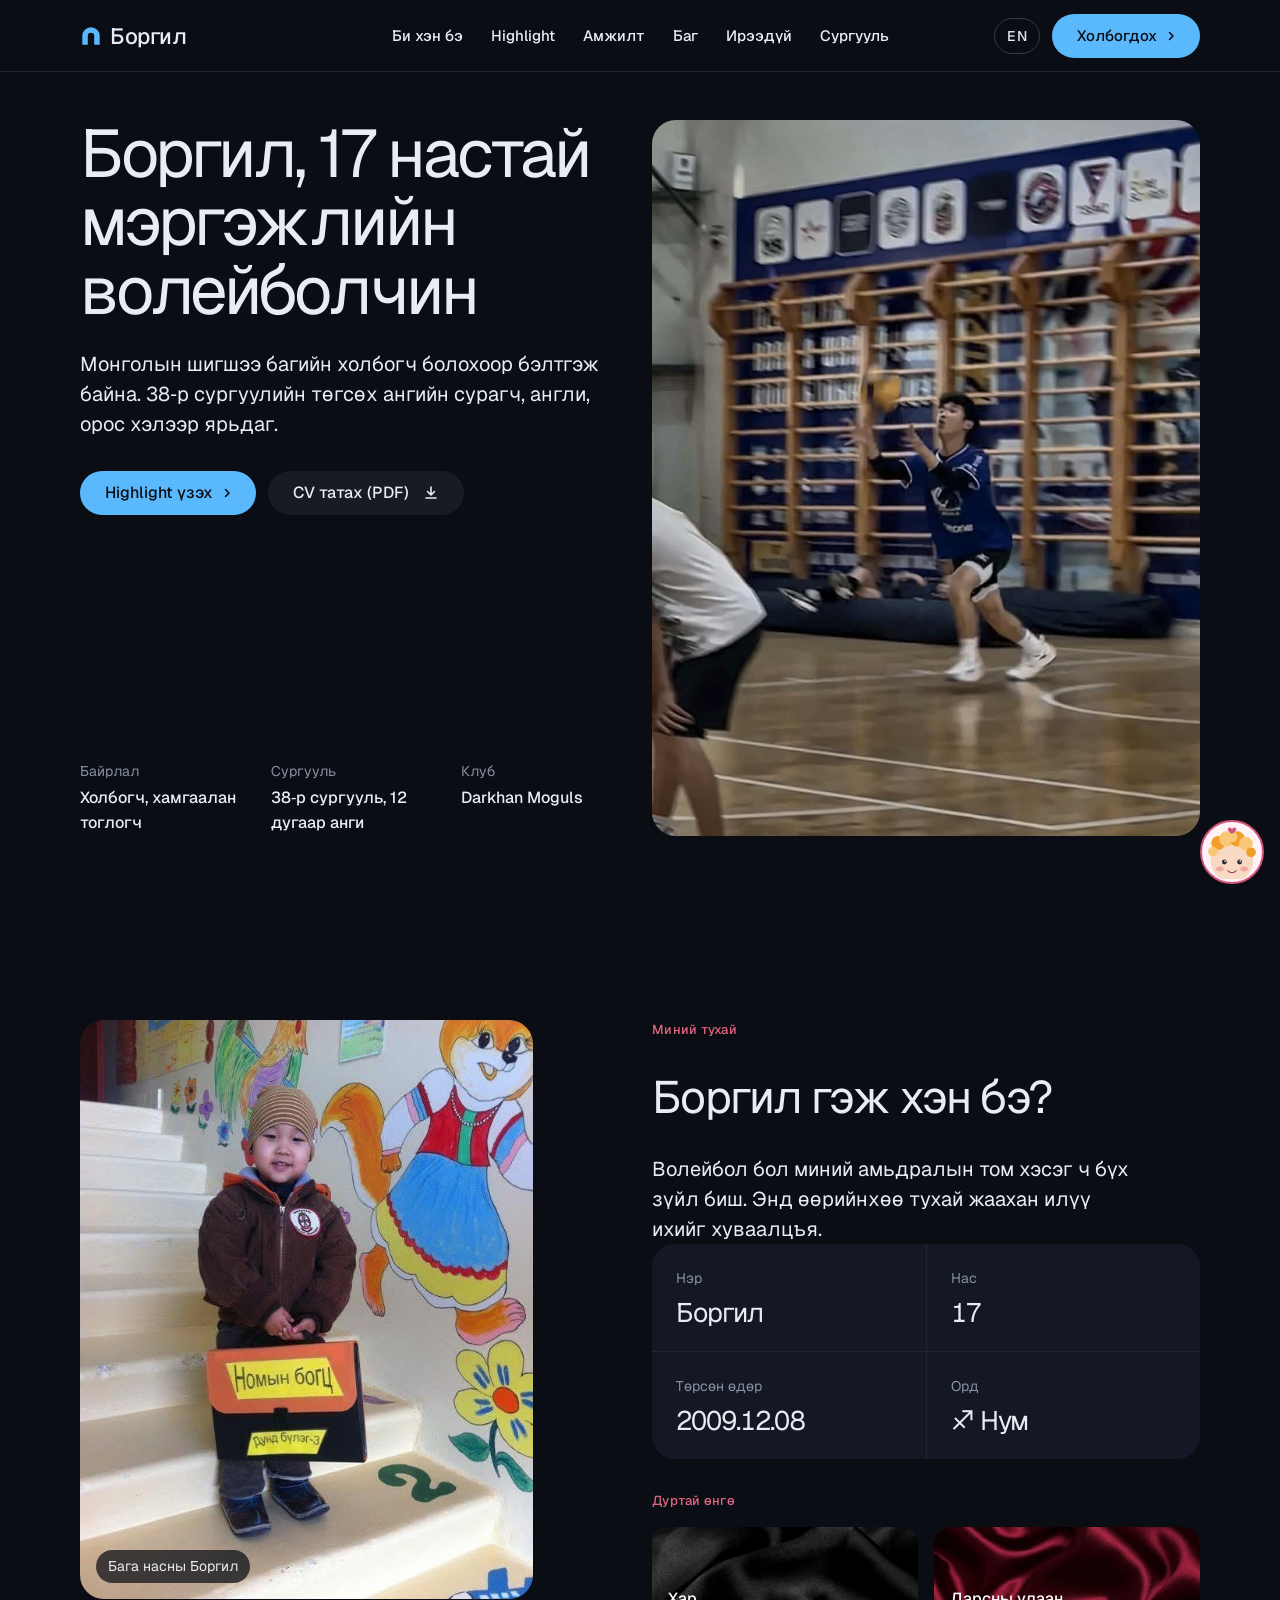
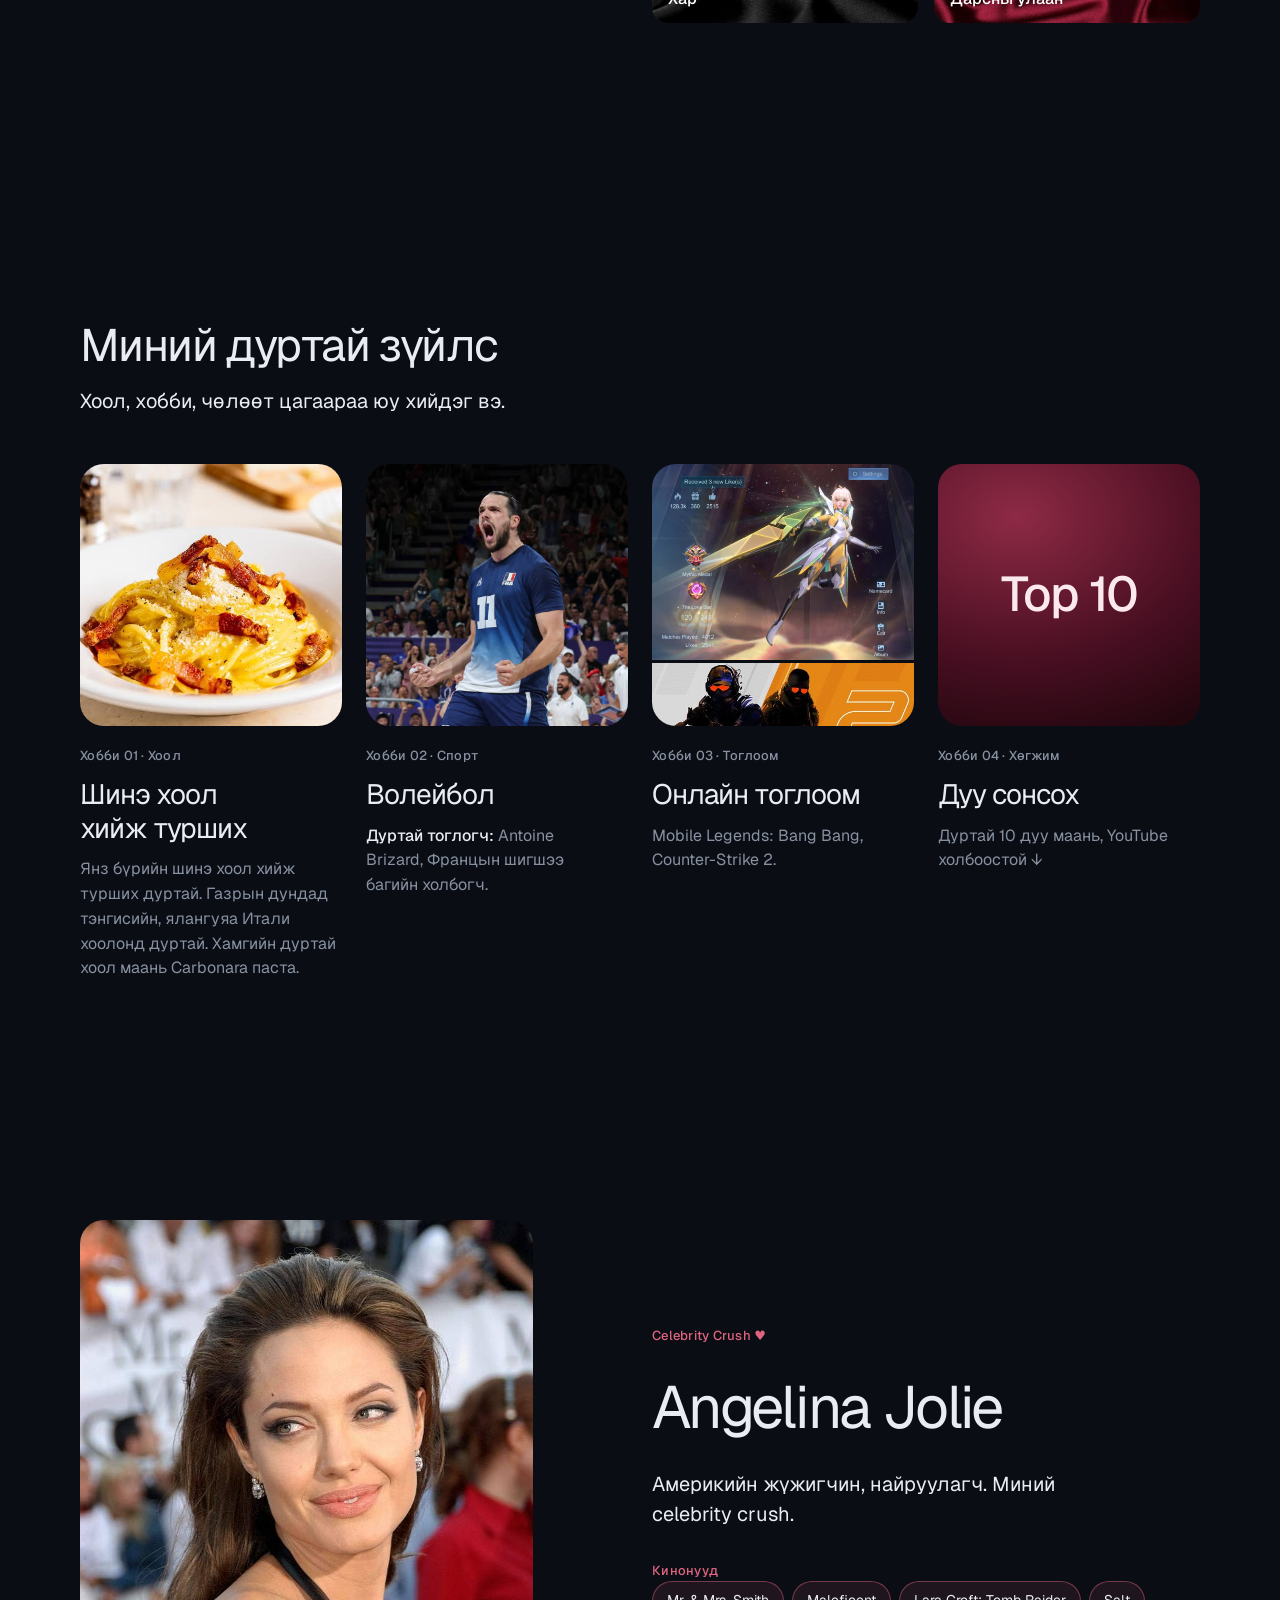
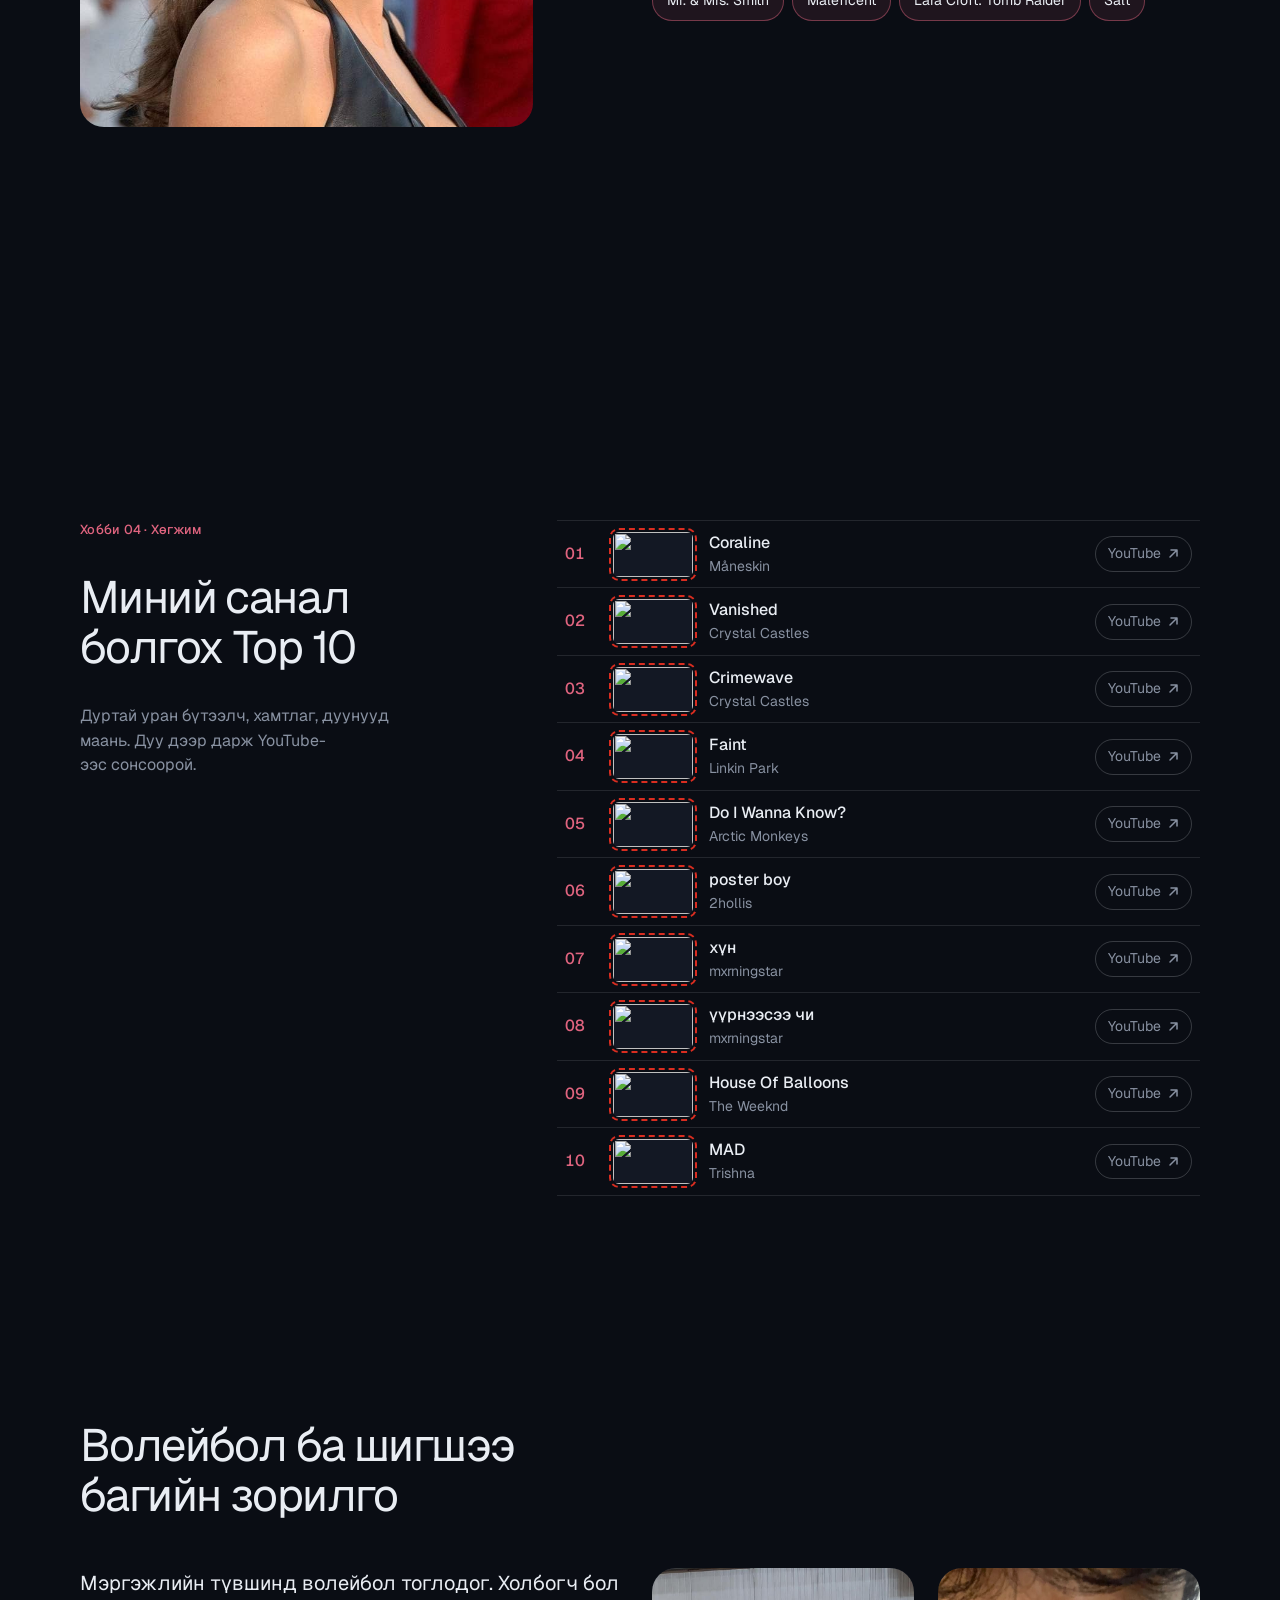
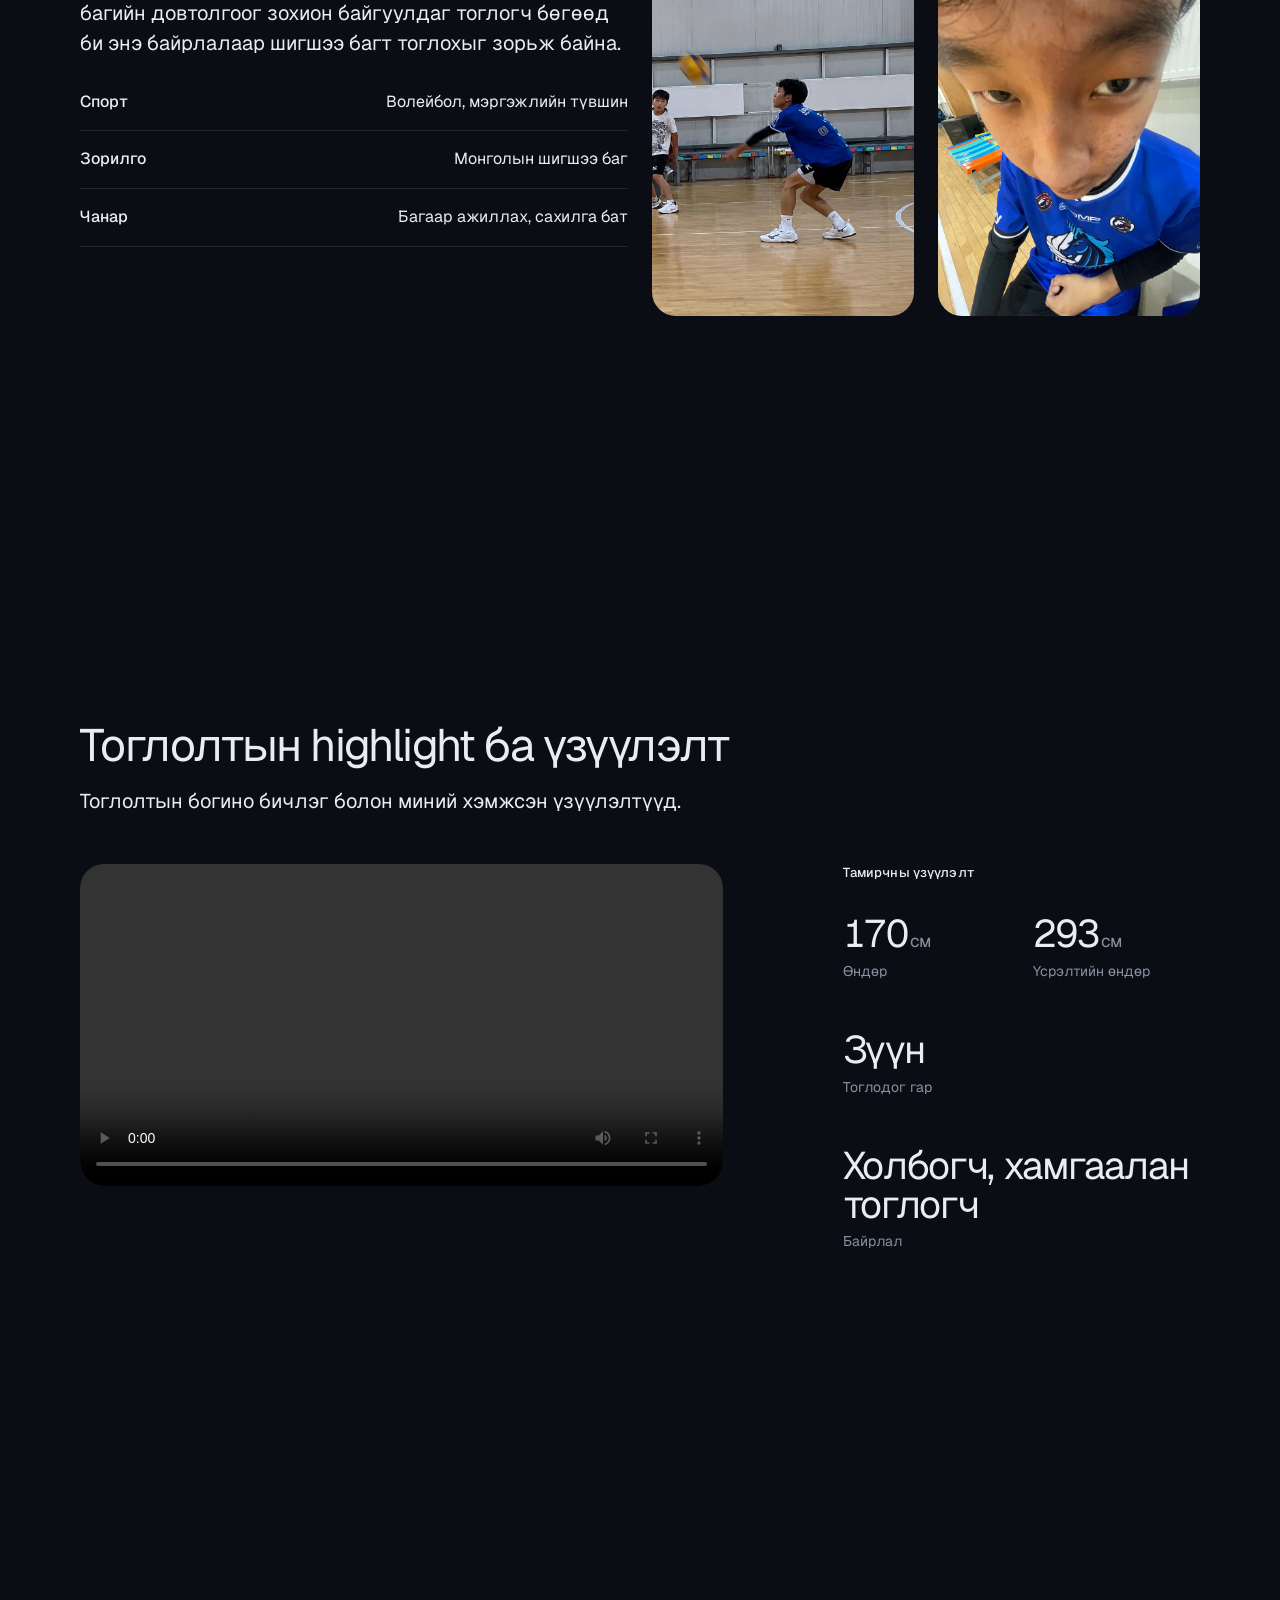
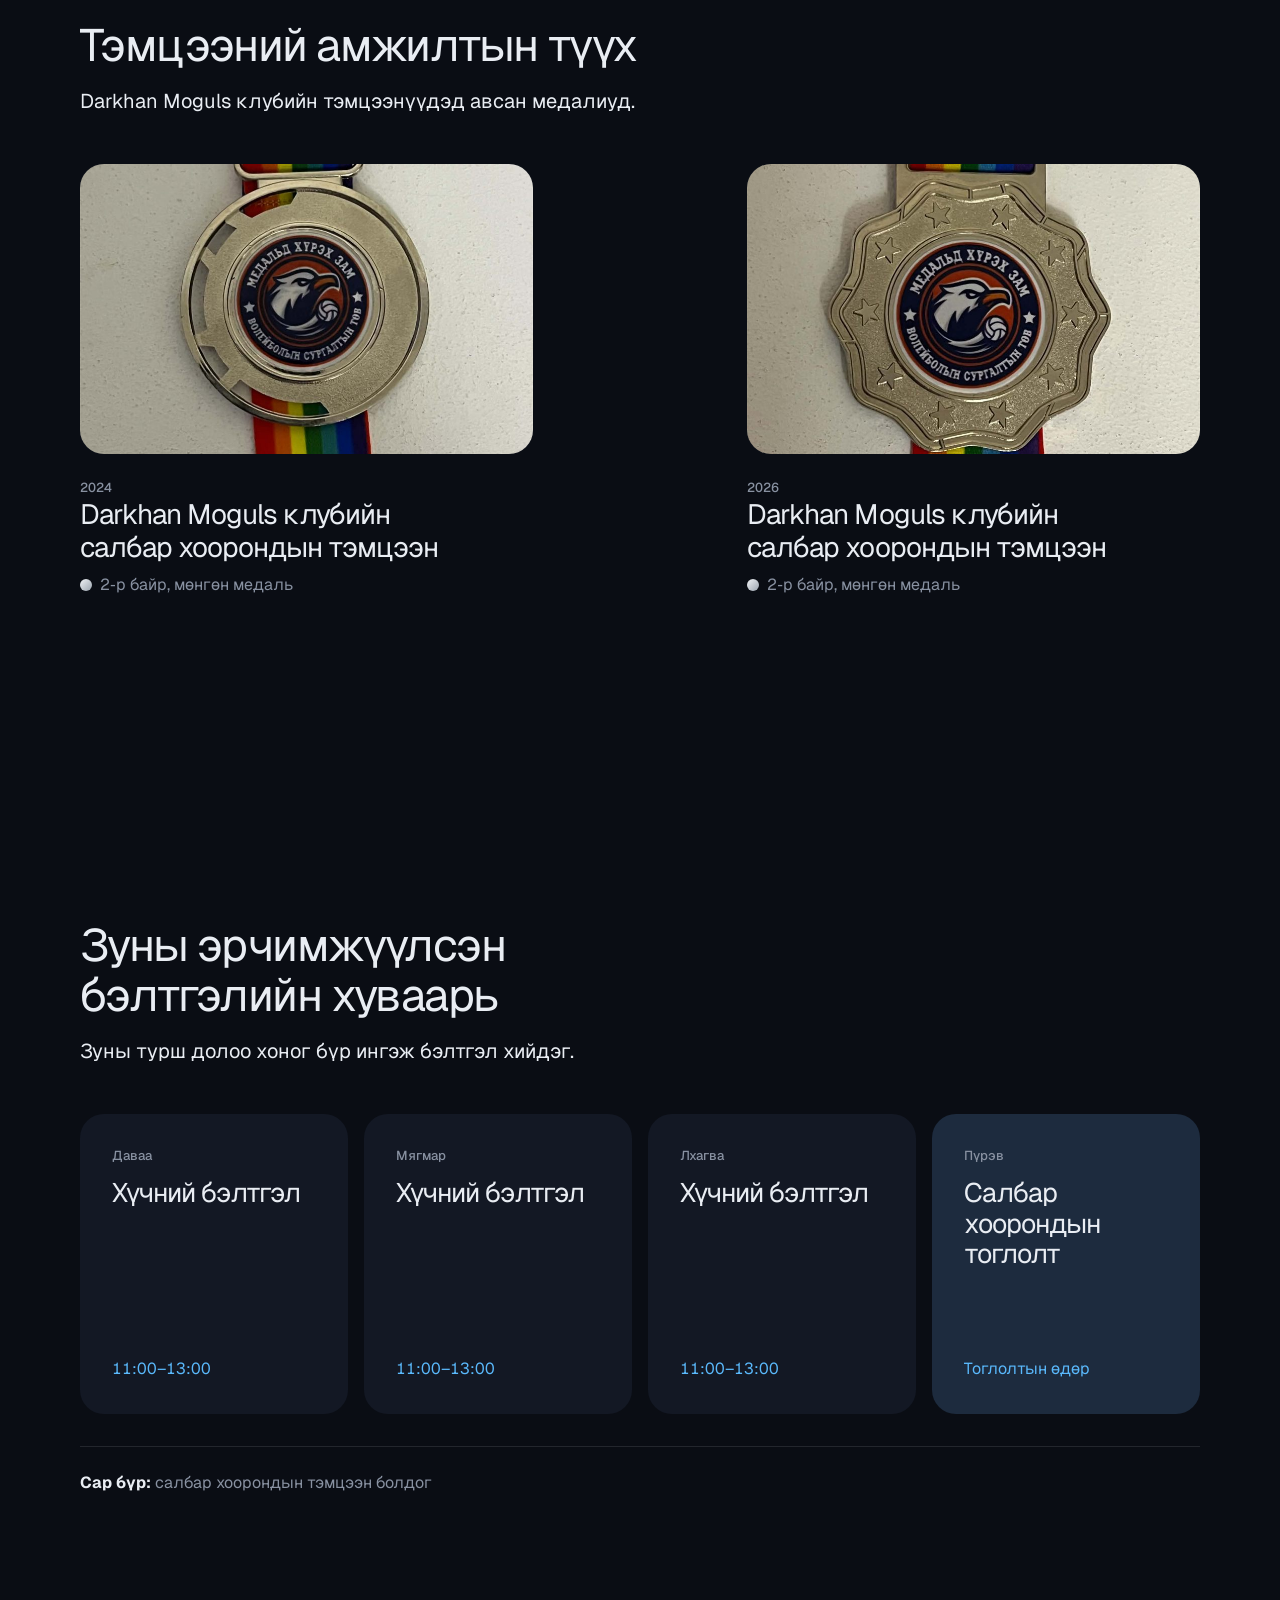
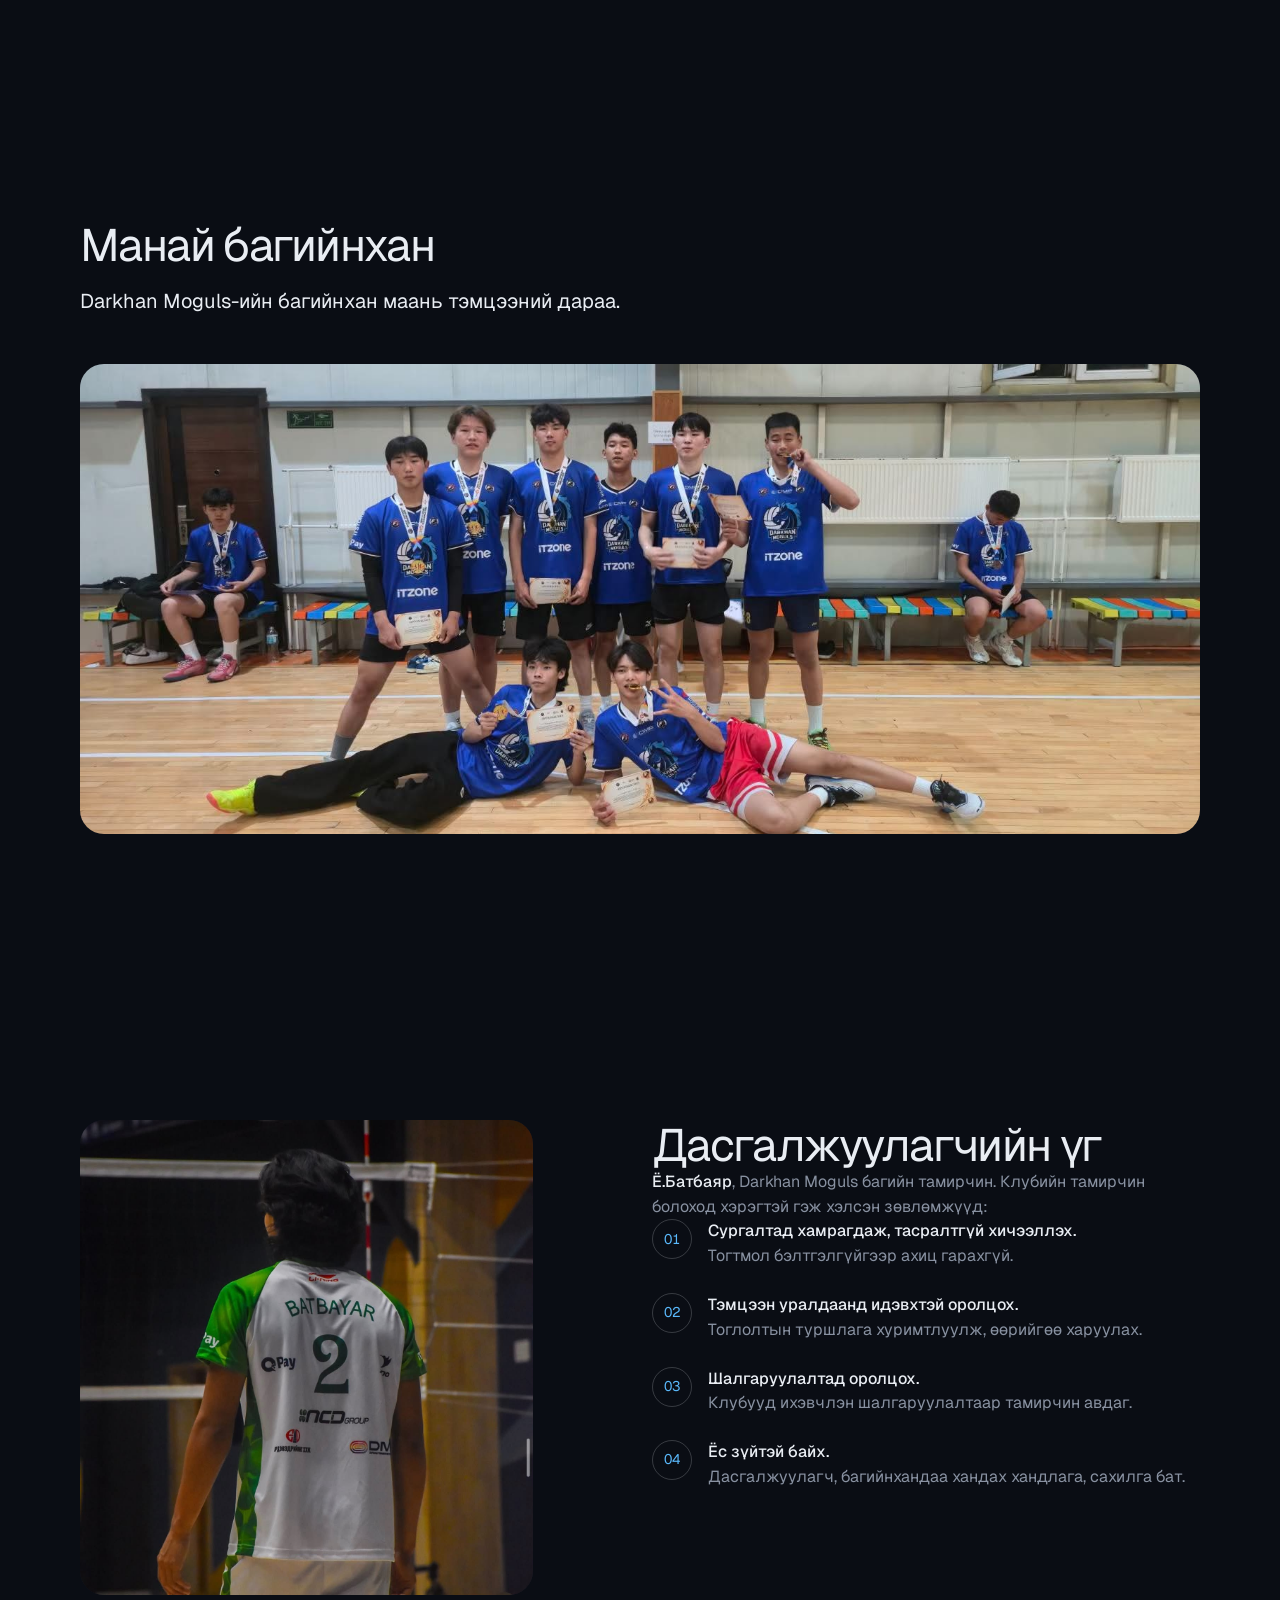
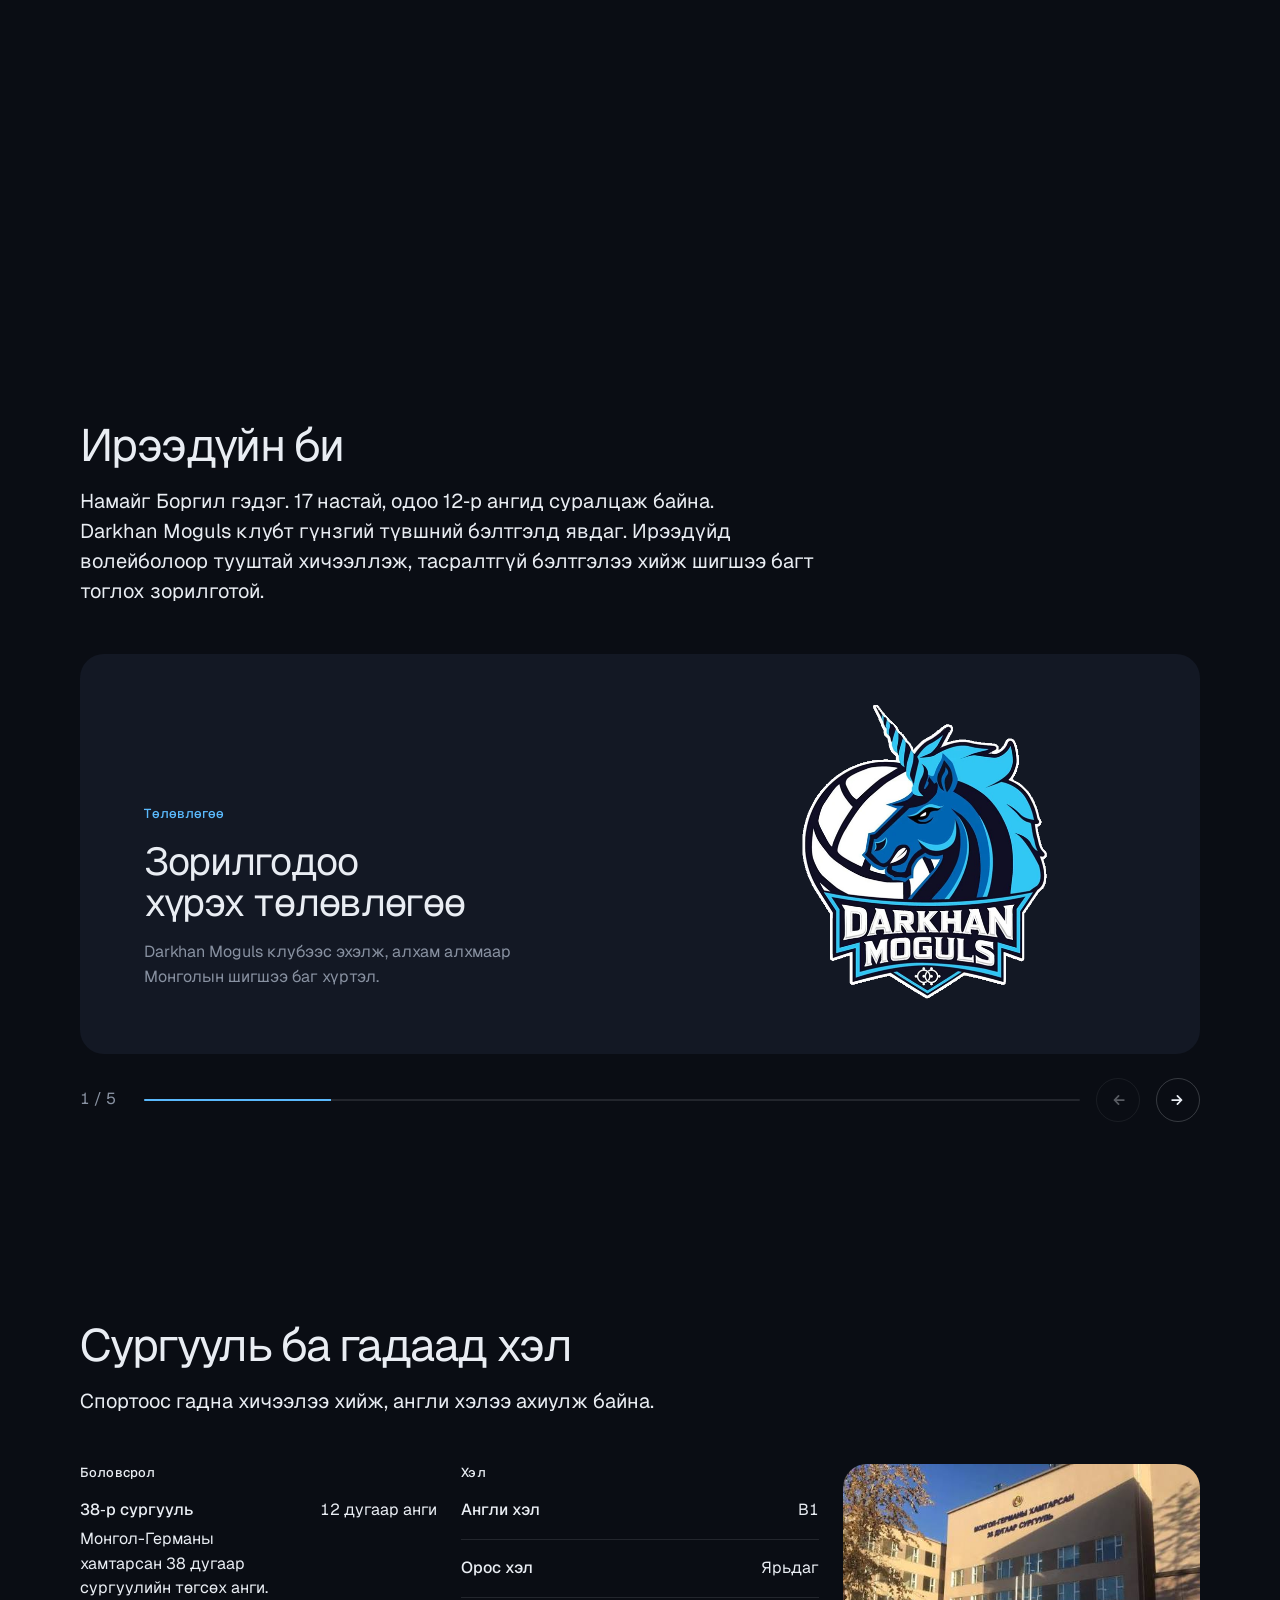
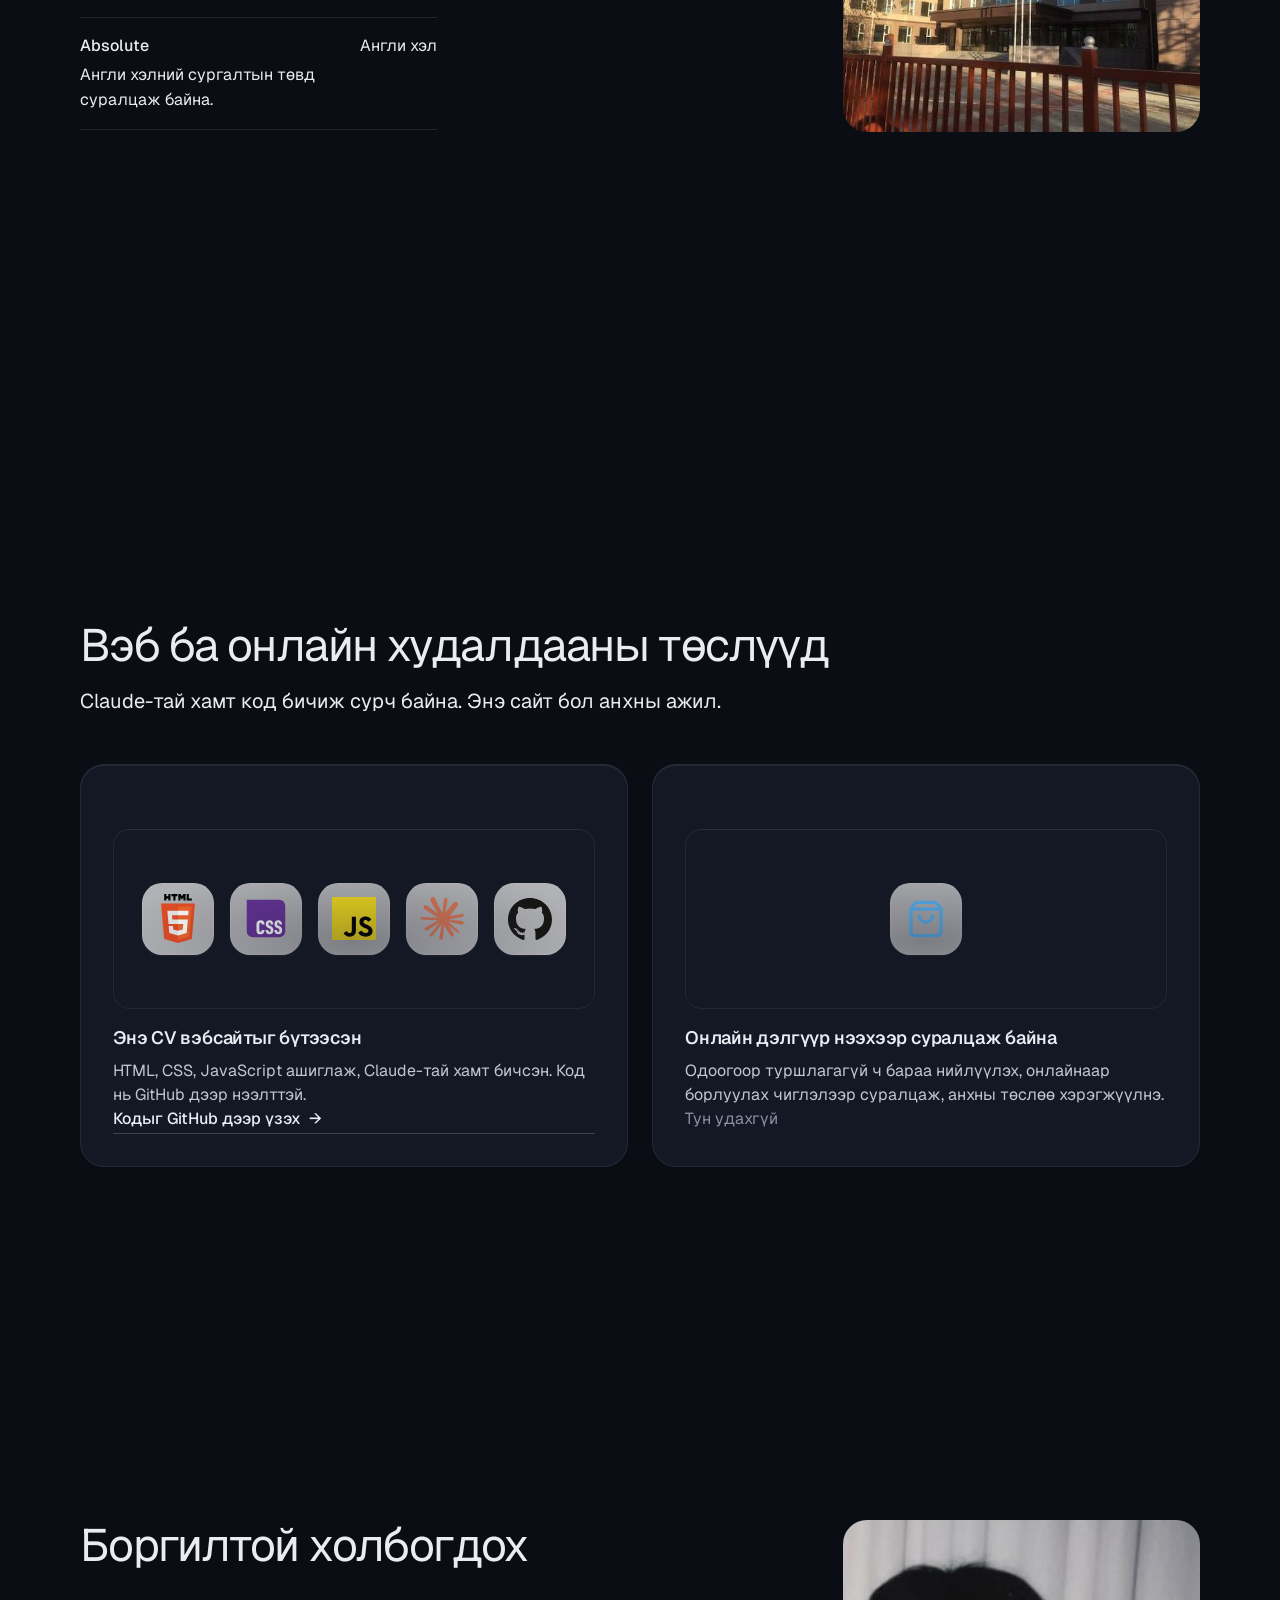
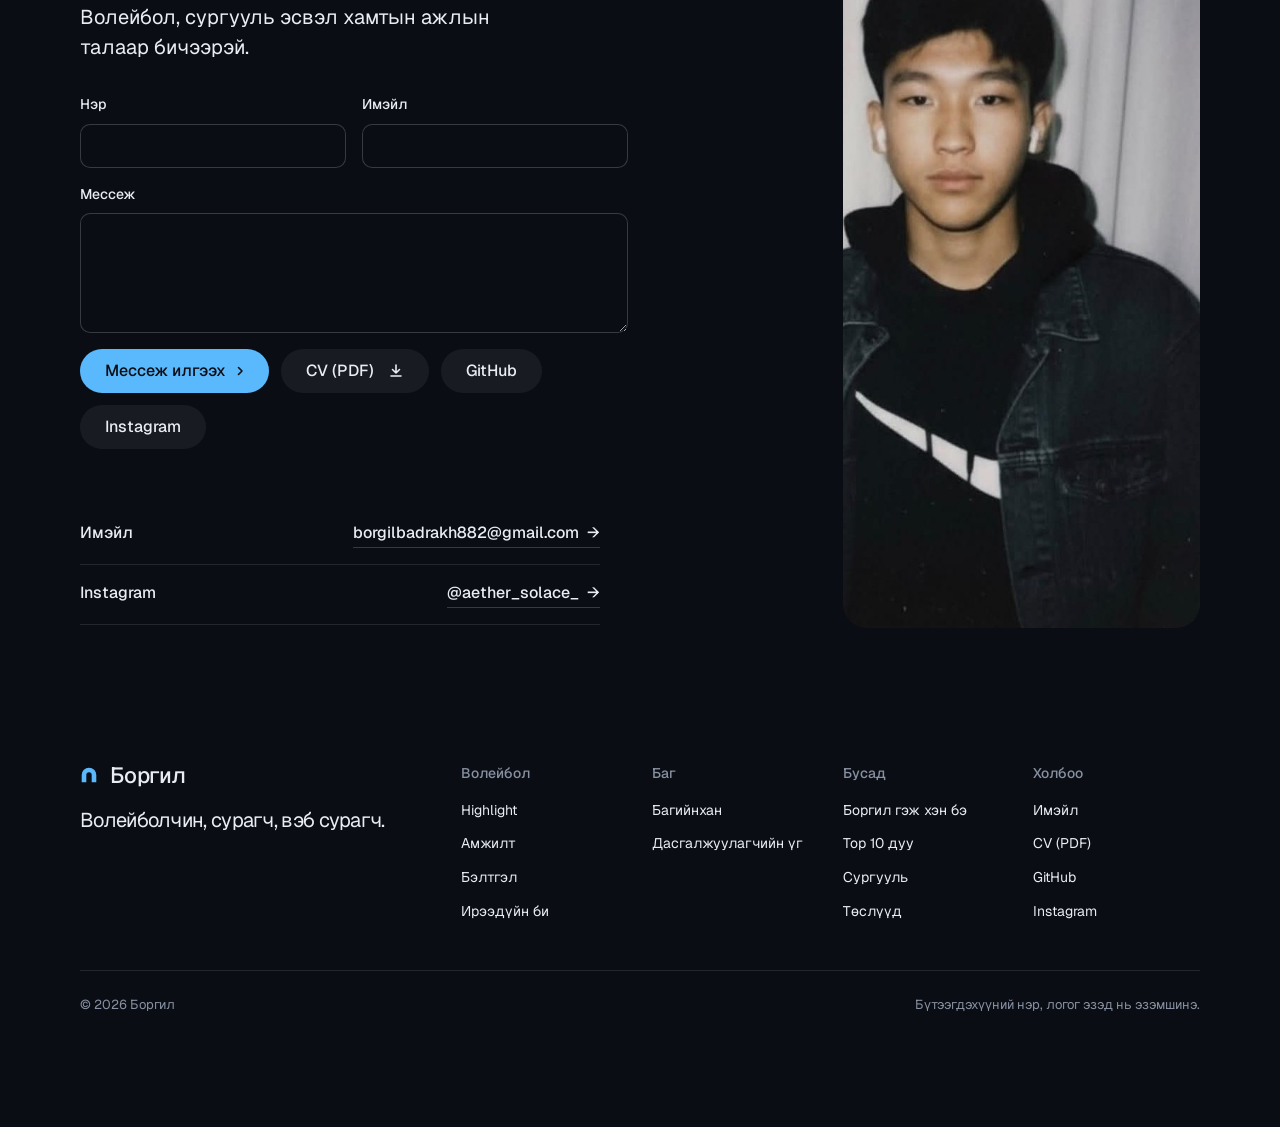
==== index.html @ 3c3c3109 "Add Amore, a free AI assistant that answers questions about Borgil Co-Authored-By: Claude Opus 5.5 <" ====
<!doctype html>
<html lang="mn" data-type="service" data-radius="round" data-buttons="pill" data-motion>
<head>
<meta charset="utf-8">
<meta name="viewport" content="width=device-width, initial-scale=1, viewport-fit=cover">
<title data-en="Borgil — volleyball setter aiming for the national team">Боргил — волейболчин, шигшээ багийн холбогч болох зорилготой</title>
<meta name="description" content="Боргил — 17 настай мэргэжлийн волейболчин. 38&#8209;р сургуулийн 12-р ангийн сурагч, шигшээ багийн холбогч болохоор бэлтгэж байна.">
<meta name="site-kind" content="other">
<meta name="page-type" content="service">
<meta name="theme-color" content="#0a0d14">
<!-- link preview (Messenger, Instagram, Facebook, Telegram, X) -->
<meta property="og:type" content="profile">
<meta property="og:site_name" content="Боргил">
<meta property="og:locale" content="mn_MN">
<meta property="og:locale:alternate" content="en_US">
<meta property="og:url" content="https://borgil-cv.vercel.app/">
<meta property="og:title" content="Боргил — 17 настай волейболчин, холбогч">
<meta property="og:description" content="Darkhan Moguls клубийн холбогч. Highlight бичлэг, тэмцээний амжилт, шигшээ багт хүрэх төлөвлөгөө.">
<meta property="og:image" content="https://borgil-cv.vercel.app/assets/img/og.jpg">
<meta property="og:image:width" content="1200">
<meta property="og:image:height" content="630">
<meta property="og:image:alt" content="Боргил — волейбол, холбогч, Darkhan Moguls клуб">
<meta name="twitter:card" content="summary_large_image">
<meta name="twitter:title" content="Боргил — 17 настай волейболчин, холбогч">
<meta name="twitter:description" content="Darkhan Moguls клубийн холбогч. Highlight бичлэг, тэмцээний амжилт, шигшээ багт хүрэх төлөвлөгөө.">
<meta name="twitter:image" content="https://borgil-cv.vercel.app/assets/img/og.jpg">
<link rel="canonical" href="https://borgil-cv.vercel.app/">
<link rel="icon" href="data:image/svg+xml,<svg xmlns='http://www.w3.org/2000/svg' viewBox='0 0 100 100'><rect width='100' height='100' rx='50' fill='%230a0d14'/><text x='50' y='67' font-size='54' text-anchor='middle' fill='white' font-family='sans-serif'>Б</text></svg>">
<link rel="preconnect" href="https://fonts.googleapis.com">
<link rel="preconnect" href="https://fonts.gstatic.com" crossorigin>
<link href="https://fonts.googleapis.com/css2?family=Geist:wght@400..600&display=swap" rel="stylesheet">
<link rel="stylesheet" href="assets/system.css">
<link rel="stylesheet" href="assets/ui/cards.css">
<link rel="stylesheet" href="assets/motion/motion.css">
<link rel="stylesheet" href="assets/layout/layout.css">
<link rel="stylesheet" href="assets/icons/icon.css">
<style>
:root {
  --p-bg: #0a0d14; --p-surface: #131824; --p-ink: #e9edf3; --p-muted: #8891a1;
  --p-accent: #5ab9fc; --p-accent-ink: #0a0d14; --p-action: #5ab9fc; --p-action-ink: #0a0d14;
  --p-inv-bg: #e9edf3; --p-inv-surface: #d7dbe1; --p-inv-ink: #0a0d14; --p-inv-muted: #54575f;
  --p-inv-accent: #0a0d14; --p-inv-accent-ink: #e9edf3; --p-inv-action: #0a0d14; --p-inv-action-ink: #e9edf3;
  --font-display: "Geist", system-ui, sans-serif;
  --font-text: "Geist", system-ui, sans-serif;
  --display-weight: 400;
  --display-tracking: -0.035em;
  --display-tracking-xl: -0.045em;
}
</style>
<!-- page CSS: photo crops, the icon panel inside the web cards -->
<style>
  html { color-scheme: dark; }
  .hero-visual .frame__img { object-position: 50% 42%; }
  #volleyball .frame { --ratio: 133%; }
  #volleyball .frame__img { object-position: 58% 50%; }
  .photo-pair { display: grid; grid-template-columns: 1fr 1fr; gap: var(--s-5); }
  @media (max-width: 639px) { .photo-pair { gap: var(--s-3); } }
  #volleyball .frame:last-child .frame__img { object-position: 50% 45%; }
  #study .frame { --ratio: 75%; }
  #study .frame__img { object-position: 50% 50%; }
  /* the whole portrait, no box around it: the photograph alone with the page radius */
  .portrait-full { margin: 0; display: flex; justify-content: flex-end; }
  .portrait-full img { display: block; width: 100%; height: auto; aspect-ratio: 570 / 1000; object-fit: cover; border-radius: var(--r-lg); transition: transform .5s cubic-bezier(.2,.7,.2,1); }
  .portrait-full:hover img { transform: scale(1.02); }
  @media (max-width: 1023px) { .portrait-full { justify-content: flex-start; } .portrait-full img { width: auto; max-width: 100%; height: min(62svh, 640px); } }
  @media (min-width: 1024px) { .portrait-full img { width: auto; max-width: 100%; height: min(calc(100svh - var(--padt) - var(--padb)), 708px); } }
  .contact__rows { max-width: 520px; }
  .btn-row { flex-wrap: wrap; }
  footer.footer--links { height: auto; min-height: 0; padding-top: var(--s-8); padding-bottom: var(--s-7); }
  .footer--links > .wrap { display: block; }
  .card .tools.panel { display: flex; flex-wrap: wrap; align-items: center; justify-content: center; gap: var(--s-4); flex: none; height: var(--p-h, 200px); min-height: 0; margin-bottom: var(--s-4); background: var(--surface); border-radius: var(--r-md); }
  .tools.panel .ic-tile { --tile: 72px; }
  .tools.panel .ic-svg { --ic-s: 40px; color: var(--accent); }
  #web .panel { --p-h: 180px; }
  @media (max-width: 639px) { #web .panel { --p-h: 150px; } #study .frame { --ratio: 60%; } }
  /* a short window (a laptop, the browser with a toolbar): sections grow with their content instead of running into the next one */
  main > section.section:not(.hero), footer.closing:not(.footer--links) { height: auto; min-height: calc(var(--h, 1) * 100svh); }
  @media (max-width: 1023px) and (max-height: 760px) { main > section.hero { height: auto; min-height: 100svh; } main > section.hero .hero-visual { flex: none; height: 56vw; min-height: 240px; } }
  @media (max-height: 800px) and (min-width: 1024px) { #web .panel { --p-h: 112px; } #volleyball .frame { --ratio: 110%; } }

  /* language switch in the nav: shows the language it switches to */
  .lang-btn { height: 36px; min-width: 44px; padding: 0 var(--s-3); border-radius: 999px; border: 1px solid var(--line-strong, var(--line)); background: transparent; color: var(--ink); font: 500 var(--t-small)/1 var(--font-text); letter-spacing: .02em; cursor: pointer; transition: background .15s, transform .15s; }
  .lang-btn:hover { background: var(--surface); }
  .lang-btn:active { transform: scale(.96); }
  .nav__actions { display: flex; align-items: center; gap: var(--s-3); }
  @media (max-width: 1023px) { .nav:not(.is-open) .nav__actions > .lang-btn { display: inline-flex; align-items: center; justify-content: center; height: 44px; } .nav.is-open .nav__actions .lang-btn { width: 100%; height: 48px; } }
  @media (max-width: 379px) { .nav:not(.is-open) .nav__actions { gap: var(--s-2); } .nav:not(.is-open) .nav__actions > .lang-btn { min-width: 40px; height: 40px; padding: 0 var(--s-2); } .nav:not(.is-open) .nav__actions .btn { height: 40px; padding-inline: var(--s-3); } }
  @media (max-width: 359px) { .nav:not(.is-open) .nav__actions > .btn--primary { display: none; } }

  /* highlight: the match clip beside the measured numbers */
  .clip { margin: 0; border-radius: var(--r-lg); overflow: hidden; background: #000; }
  .clip video { display: block; width: 100%; height: auto; max-height: min(72svh, 680px); object-fit: contain; background: #000; }
  .athlete .stats { grid-template-columns: 1fr 1fr; gap: var(--s-7) var(--s-5); }
  .athlete .stats dt { color: var(--muted); font-size: var(--t-small); }
  .athlete .stats .t-stat { font-size: clamp(30px, 1.6vw + 18px, 44px); }
  .athlete .stats .stats__wide { grid-column: 1 / -1; }
  @media (max-width: 639px) { .athlete .stats { gap: var(--s-5) var(--s-4); } .athlete .stack-6 { gap: var(--s-4); } }
  .athlete .stats .unit { font-size: .45em; color: var(--muted); margin-left: .15em; letter-spacing: 0; }

  /* competition record: one card per medal, newest last as a history */
  .medal .frame { --ratio: 64%; margin-bottom: var(--s-5); }
  @media (max-height: 800px) and (min-width: 1024px) { .medal .frame { --ratio: 52%; } }
  @media (max-width: 639px) { .medal .frame { --ratio: 56%; } .medal + .medal { margin-top: var(--s-6); } }
  .medal .frame__img { object-position: 50% 52%; }
  .medal__year { margin: 0 0 var(--s-2); color: var(--accent); font-size: var(--t-label); font-weight: 500; font-variant-numeric: tabular-nums; }
  .medal h3 { margin: 0 0 var(--s-2); }
  .medal p { margin: 0; color: var(--muted); }
  .medal__place { display: inline-flex; align-items: center; gap: var(--s-2); margin-top: var(--s-4); color: var(--ink); }
  .medal__place::before { content: ""; width: 12px; height: 12px; border-radius: 50%; background: linear-gradient(135deg, #f1f3f6, #9aa3ae); }

  /* summer schedule: the training days as a week strip */
  .week { display: grid; grid-template-columns: repeat(4, minmax(0, 1fr)); gap: var(--s-4); margin: 0; padding: 0; list-style: none; }
  .day { display: flex; flex-direction: column; gap: var(--s-3); min-height: 300px; padding: var(--s-6); border-radius: var(--r-lg); background: var(--surface); }
  .day__name { margin: 0; font-size: var(--t-label); font-weight: 500; color: var(--muted); }
  .day__what { margin: 0; font: var(--display-weight) clamp(22px, 1vw + 14px, 28px)/1.15 var(--font-display); letter-spacing: var(--display-tracking); }
  .day__time { margin-top: auto; font-variant-numeric: tabular-nums; color: var(--accent); }
  .day--match { background: color-mix(in oklab, var(--accent) 14%, var(--surface)); }
  .monthly { display: flex; flex-wrap: wrap; align-items: baseline; gap: var(--s-2) var(--s-5); margin-top: var(--s-6); padding-top: var(--s-5); border-top: 1px solid var(--line); }
  .monthly p { margin: 0; }
  @media (max-width: 1023px) { .week { grid-template-columns: 1fr 1fr; } .day { min-height: 200px; } }
  @media (max-height: 800px) and (min-width: 1024px) { .day { min-height: 220px; } }
  @media (max-width: 479px) { .day { padding: var(--s-5); } }
  @media (max-width: 399px) { .week { gap: var(--s-3); } .day { padding: var(--s-4); min-height: 170px; } .day__what { font-size: 20px; } }

  /* the team photograph, wide */
  #team .frame { --ratio: 52%; }
  @media (min-width: 1200px) { #team .frame { --ratio: 42%; } }
  @media (max-width: 1023px) { #team .frame { --ratio: 72%; } }
  @media (max-height: 800px) and (min-width: 1024px) { #team .frame { --ratio: 46%; } }
  #team .frame__img { object-position: 50% 62%; }
  @media (max-width: 639px) { #team .frame { --ratio: 100%; } }

  /* advice from the coach */
  #coach .frame { --ratio: 105%; }
  #coach .frame__img { object-position: 50% 30%; }
  .advice { display: grid; gap: var(--s-5); margin: 0; padding: 0; list-style: none; counter-reset: a; }
  .advice li { display: grid; grid-template-columns: 40px 1fr; gap: var(--s-4); counter-increment: a; }
  .advice li::before { content: counter(a, decimal-leading-zero); display: grid; place-items: center; width: 40px; height: 40px; border-radius: 50%; border: 1px solid var(--line-strong, var(--line)); font-size: var(--t-small); font-variant-numeric: tabular-nums; color: var(--accent); }
  .advice b { display: block; font-weight: 500; color: var(--ink); }
  .advice span { color: var(--muted); }
  .coach__by { margin: 0; color: var(--muted); }
  .coach__by b { color: var(--ink); font-weight: 500; }

  /* contact form (messages go to Supabase) */
  .form { max-width: 560px; }
  .form .field :is(input, textarea) { width: 100%; }
  .form__hp { position: absolute; left: -9999px; width: 1px; height: 1px; overflow: hidden; }
  .form__status { margin: 0; min-height: 1.5em; color: var(--muted); }
  .form__status[data-state="ok"] { color: var(--accent); }
  .form__status[data-state="err"] { color: #ff8a8a; }

  /* the plan deck (#future): one slide at a time, moved by the buttons, the arrow keys or a swipe */
  .deck { --deck-h: 400px; outline: none; }
  .deck:focus-visible { box-shadow: 0 0 0 2px var(--accent); border-radius: var(--r-lg); }
  .deck__viewport { overflow: hidden; border-radius: var(--r-lg); background: var(--surface); touch-action: pan-y; }
  .deck__track { display: flex; margin: 0; padding: 0; list-style: none; transition: transform .55s cubic-bezier(.2,.7,.2,1); }
  .deck__slide { flex: 0 0 100%; height: var(--deck-h); display: grid; grid-template-columns: 1fr 1fr; }
  .deck__text { padding: var(--s-8); display: flex; flex-direction: column; justify-content: flex-end; gap: var(--s-4); }
  .deck__num { margin: 0; font-size: var(--t-label); font-weight: 500; color: var(--accent); }
  .deck__title { margin: 0; font: var(--display-weight) clamp(28px, 2.4vw + 8px, 44px)/1.08 var(--font-display); letter-spacing: var(--display-tracking); }
  .deck__body { margin: 0; color: var(--muted); max-width: 40ch; }
  .deck__media { position: relative; overflow: hidden; }
  .deck__media img { position: absolute; inset: 0; width: 100%; height: 100%; object-fit: cover; }
  .deck__slide--cover .deck__media img { object-fit: contain; padding: var(--s-7); }
  .deck__slide--goal .deck__media img { object-position: 45% 14%; }
  .deck__bar { display: flex; align-items: center; gap: var(--s-4); margin-top: var(--s-5); }
  .deck__btn { width: 44px; height: 44px; flex: none; display: grid; place-items: center; border-radius: 50%; border: 1px solid var(--line-strong, var(--line)); background: transparent; color: var(--ink); cursor: pointer; transition: transform .15s, background .15s; }
  .deck__btn:hover { background: var(--surface); transform: translateY(-1px); }
  .deck__btn:active { transform: scale(.96); }
  .deck__btn:disabled { opacity: .35; cursor: default; transform: none; }
  .deck__count { margin: 0; min-width: 48px; font-variant-numeric: tabular-nums; color: var(--muted); }
  .deck__progress { flex: 1; height: 2px; background: var(--line); border-radius: 2px; overflow: hidden; }
  .deck__progress > span { display: block; height: 100%; width: 20%; background: var(--accent); transition: width .55s cubic-bezier(.2,.7,.2,1); }
  @media (max-width: 1023px) { .deck { --deck-h: 520px; } .deck__slide { grid-template-columns: 1fr; grid-template-rows: 1fr auto; } .deck__media { order: -1; } .deck__text { padding: var(--s-6); justify-content: flex-start; } }
  @media (max-width: 639px) { .deck { --deck-h: 460px; } .deck__text { padding: var(--s-5); } }
  @media (max-height: 800px) and (min-width: 1024px) { .deck { --deck-h: clamp(210px, 100svh - 510px, 400px); } .deck__text { padding: var(--s-6); } }
  @media (prefers-reduced-motion: reduce) { .deck__track, .deck__progress > span { transition: none; } }

  /* ABOUT ME (#about, #likes, #music): the same page, with his favourite wine red as the accent */
  .me { --wine: #e0647f; }
  .me__kicker { margin: 0; font-size: var(--t-label); font-weight: 500; letter-spacing: .02em; color: var(--wine); }
  .me__photo { position: relative; --ratio: 128%; }
  .me__photo .frame__img { object-position: 50% 35%; }
  .frame.me__photo > .me__tag { position: absolute; z-index: 2; margin: 0; left: var(--s-4); bottom: var(--s-4); padding: 6px 12px; border-radius: 999px; background: rgb(10 13 20 / .72); backdrop-filter: blur(6px); font-size: var(--t-small); color: var(--ink); }
  .idcard { display: grid; grid-template-columns: 1fr 1fr; gap: 1px; margin: 0; border-radius: var(--r-lg); overflow: hidden; background: var(--line); }
  .idcard > div { display: flex; flex-direction: column; gap: var(--s-2); padding: var(--s-5); background: var(--surface); }
  .idcard dt { font-size: var(--t-small); color: var(--muted); }
  .idcard dd { margin: 0; font: var(--display-weight) clamp(22px, 1vw + 14px, 30px)/1.1 var(--font-display); letter-spacing: var(--display-tracking); font-variant-numeric: tabular-nums; }
  .swatches { display: grid; grid-template-columns: 1fr 1fr; gap: var(--s-4); }
  .swatch { position: relative; height: 96px; border-radius: var(--r-md); overflow: hidden; box-shadow: inset 0 0 0 1px var(--line); }
  .swatch img { position: absolute; inset: 0; width: 100%; height: 100%; object-fit: cover; }
  .swatch span { position: absolute; left: var(--s-4); bottom: var(--s-3); font-weight: 500; color: #fff; text-shadow: 0 1px 8px rgb(0 0 0 / .6); }
  .likes { display: grid; grid-template-columns: repeat(4, minmax(0, 1fr)); gap: var(--s-5); }
  .like { display: flex; flex-direction: column; gap: var(--s-3); color: inherit; text-decoration: none; }
  .like h3 { margin: 0; }
  .like p { margin: 0; color: var(--muted); }
  .like p b { color: var(--ink); font-weight: 500; }
  .like__media { position: relative; aspect-ratio: 1 / 1; margin-bottom: var(--s-2); border-radius: var(--r-lg); overflow: hidden; background: var(--surface); }
  .like__media img { position: absolute; inset: 0; width: 100%; height: 100%; object-fit: cover; transition: transform .6s cubic-bezier(.2,.7,.2,1); }
  .like:hover .like__media img { transform: scale(1.04); }
  .like__media--pair { display: grid; grid-template-rows: 1fr 1fr; gap: 3px; background: var(--bg); }
  .like__media--pair img { position: relative; inset: auto; }
  .like__media--wine { display: grid; place-items: center; background: radial-gradient(120% 90% at 30% 20%, #8e2a45, #4a0f22 60%, #22070f); }
  .like__big { font: 500 clamp(40px, 2.4vw + 18px, 64px)/1 var(--font-display); letter-spacing: -.04em; color: #fbe9ee; transition: transform .5s cubic-bezier(.2,.7,.2,1); }
  .like--music:hover .like__big { transform: scale(1.06); }
  .like--music:focus-visible { outline: 2px solid var(--wine); outline-offset: 4px; border-radius: var(--r-lg); }
  @media (max-width: 1023px) { .likes { grid-template-columns: 1fr 1fr; } .like__media { aspect-ratio: 4 / 3; } }
  @media (max-width: 639px) { .likes { grid-template-columns: 1fr; gap: var(--s-5); } .like { display: grid; grid-template-columns: 112px minmax(0, 1fr); grid-template-rows: auto auto 1fr; column-gap: var(--s-4); row-gap: var(--s-1); align-items: start; } .like__media { grid-row: 1 / 4; aspect-ratio: 1 / 1; margin: 0; border-radius: var(--r-md); } .like__big { font-size: 28px; } .like p:not(.me__kicker) { font-size: var(--t-small); } .idcard > div { padding: var(--s-4); } .swatch { height: 72px; } }
  @media (max-height: 800px) and (min-width: 1024px) { .like__media { aspect-ratio: 4 / 3; } .me__photo { --ratio: 100%; } .idcard > div { padding: var(--s-4); } .swatch { height: 64px; } #about .stack-6 { gap: var(--s-5); } }
  .songs { margin: 0; padding: 0; list-style: none; border-top: 1px solid var(--line); }
  .songs li { border-bottom: 1px solid var(--line); }
  .song { display: grid; grid-template-columns: 32px 80px minmax(0, 1fr) auto; align-items: center; gap: var(--s-4); padding: 10px var(--s-2); color: inherit; text-decoration: none; border-radius: var(--r-md); transition: background .15s; }
  .song:hover { background: var(--surface); }
  .song:focus-visible { outline: 2px solid var(--wine); outline-offset: -2px; }
  .song__n { font-variant-numeric: tabular-nums; color: var(--wine); font-weight: 500; }
  .song__thumb { width: 80px; height: 45px; object-fit: cover; border-radius: 6px; background: var(--surface); }
  .song__t { display: flex; flex-direction: column; min-width: 0; }
  .song__t b { font-weight: 500; white-space: nowrap; overflow: hidden; text-overflow: ellipsis; }
  .song__t span { font-size: var(--t-small); color: var(--muted); white-space: nowrap; overflow: hidden; text-overflow: ellipsis; }
  .song__go { display: inline-flex; align-items: center; gap: 6px; padding: 6px 12px; border-radius: 999px; border: 1px solid var(--line-strong, var(--line)); font-size: var(--t-small); color: var(--muted); transition: color .15s, border-color .15s; }
  .song:hover .song__go { color: var(--ink); border-color: var(--wine); }
  @media (max-width: 639px) { .song { grid-template-columns: 24px 64px minmax(0, 1fr) 20px; gap: var(--s-3); } .song__thumb { width: 64px; height: 36px; } .song__go { padding: 0; border: 0; font-size: 0; gap: 0; } .song__go svg { width: 14px; height: 14px; } }
  @media (max-height: 800px) and (min-width: 1024px) { .song { padding-block: 3px; } .music__head { gap: var(--s-4); } .song__thumb { width: 64px; height: 36px; } .song { grid-template-columns: 32px 64px minmax(0, 1fr) auto; } }

  .crush__photo { --ratio: 112%; }
  .crush__photo .frame__img { object-position: 50% 18%; }
  .crush__text { align-self: center; }
  .crush__name { font-size: clamp(44px, 3.4vw + 16px, 88px); line-height: .98; letter-spacing: var(--display-tracking-xl); }
  .chips { display: flex; flex-wrap: wrap; gap: var(--s-2); margin: 0; padding: 0; list-style: none; }
  .chips li { padding: 8px 14px; border-radius: 999px; border: 1px solid color-mix(in oklab, var(--wine) 45%, transparent); background: color-mix(in oklab, var(--wine) 10%, transparent); font-size: var(--t-small); }
  @media (max-width: 1023px) { .crush__photo { --ratio: 80%; } }
  @media (max-height: 800px) and (min-width: 1024px) { .crush__photo { --ratio: 92%; } }

  /* Amore: the AI assistant, a floating cupid button and its chat panel (answers come from /api/chat) */
  .amore { --amore: #d4537e; --amore-soft: color-mix(in oklab, #d4537e 18%, var(--p-surface)); position: fixed; right: max(16px, env(safe-area-inset-right)); bottom: max(16px, env(safe-area-inset-bottom)); z-index: 60; font-family: var(--font-text); }
  .amore__fab { width: 64px; height: 64px; padding: 0; border-radius: 50%; border: 2px solid var(--amore); background: #fff3f7; cursor: pointer; display: grid; place-items: center; overflow: hidden; animation: amore-float 3.2s ease-in-out infinite; transition: transform .15s; }
  .amore__fab img { width: 54px; height: 54px; }
  .amore__fab:hover { transform: scale(1.06); }
  .amore__fab:focus-visible { outline: 2px solid var(--p-accent); outline-offset: 3px; }
  .amore.is-open .amore__fab { display: none; }
  @keyframes amore-float { 0%, 100% { translate: 0 0; } 50% { translate: 0 -6px; } }
  @media (prefers-reduced-motion: reduce) { .amore__fab { animation: none; } }
  .amore__panel { display: none; flex-direction: column; width: min(380px, calc(100vw - 32px)); height: min(560px, calc(100svh - 32px)); border-radius: 20px; border: 1px solid color-mix(in oklab, var(--p-ink) 14%, transparent); background: var(--p-surface); color: var(--p-ink); overflow: hidden; box-shadow: 0 24px 60px -20px rgb(0 0 0 / .7); }
  .amore.is-open .amore__panel { display: flex; }
  .amore__head { display: flex; align-items: center; gap: 12px; padding: 14px 14px 14px 16px; background: var(--amore-soft); }
  .amore__head img { width: 52px; height: 60px; flex: none; }
  .amore__name { margin: 0; font-weight: 500; font-size: 17px; }
  .amore__sub { margin: 0; font-size: 13px; color: var(--p-muted); }
  .amore__close { margin-left: auto; width: 40px; height: 40px; border-radius: 50%; border: 0; background: transparent; color: var(--p-ink); font-size: 22px; line-height: 1; cursor: pointer; }
  .amore__close:hover { background: color-mix(in oklab, var(--p-ink) 10%, transparent); }
  .amore__log { flex: 1; overflow-y: auto; display: flex; flex-direction: column; gap: 10px; padding: 16px; overscroll-behavior: contain; }
  .amore__msg { max-width: 85%; margin: 0; padding: 10px 14px; border-radius: 16px; font-size: 15px; line-height: 1.45; white-space: pre-wrap; overflow-wrap: anywhere; }
  .amore__msg--bot { align-self: flex-start; background: var(--amore-soft); border-bottom-left-radius: 4px; }
  .amore__msg--me { align-self: flex-end; background: var(--amore); color: #fff; border-bottom-right-radius: 4px; }
  .amore__msg--wait { color: var(--p-muted); }
  .amore__note { margin: 0; padding: 0 16px 8px; font-size: 12px; color: var(--p-muted); }
  .amore__form { display: flex; gap: 8px; padding: 12px; border-top: 1px solid color-mix(in oklab, var(--p-ink) 10%, transparent); }
  .amore__input { flex: 1; min-width: 0; height: 44px; padding: 0 16px; border-radius: 999px; border: 1px solid color-mix(in oklab, var(--p-ink) 16%, transparent); background: var(--p-bg); color: var(--p-ink); font: 15px var(--font-text); }
  .amore__input:focus { outline: none; border-color: var(--amore); }
  .amore__send { width: 44px; height: 44px; flex: none; border-radius: 50%; border: 0; background: var(--amore); color: #fff; font-size: 20px; cursor: pointer; }
  .amore__send:disabled { opacity: .5; cursor: default; }
  @media (max-width: 479px) { .amore.is-open { inset: 0; } .amore.is-open .amore__panel { width: 100%; height: 100%; border-radius: 0; border: 0; } }
</style>
</head>
<body>
<!-- type: service (хувийн танилцуулга: тамирчин, сурагч)
     deal: hero split (film dealt; re-dealt: no film or wide photograph), nav nav-centre, close close-photo,
     footer footer-columns, rhythm space, buttons pill, mark arc,
     palette blue-black-cornflower (the client asked for a black page with white type), pairing geist (Cyrillic), grounds none, moments none
     language: Mongolian by default; the nav button swaps every [data-en] text to English (the client asked for MN / EN) -->

<header class="nav nav--centre">
  <div class="wrap nav__bar">
    <a class="nav__logo" href="#top"><span class="mark" data-mark="arc" aria-hidden="true"></span><span data-en="Borgil">Боргил</span></a>
    <nav class="nav__links" aria-label="Үндсэн цэс" data-en-label="Main menu">
      <div class="nav__item"><a class="nav__link" href="#about" data-en="About me">Би хэн бэ</a></div>
      <div class="nav__item"><a class="nav__link" href="#highlight" data-en="Highlights">Highlight</a></div>
      <div class="nav__item"><a class="nav__link" href="#record" data-en="Record">Амжилт</a></div>
      <div class="nav__item"><a class="nav__link" href="#team" data-en="Team">Баг</a></div>
      <div class="nav__item"><a class="nav__link" href="#future" data-en="Future">Ирээдүй</a></div>
      <div class="nav__item"><a class="nav__link" href="#study" data-en="School">Сургууль</a></div>
    </nav>
    <div class="nav__actions">
      <button class="lang-btn" type="button" data-lang-toggle aria-label="Switch to English">EN</button>
      <a class="btn btn--primary" href="#contact" data-en="Contact">Холбогдох</a>
    </div>
    <button class="nav__toggle" type="button" aria-expanded="false" aria-label="Цэс" data-en-label="Menu">
      <svg width="18" height="18" viewBox="0 0 18 18" aria-hidden="true"><path d="M2 5h14M2 13h14" stroke="currentColor" stroke-width="1.6" stroke-linecap="round"/></svg>
    </button>
  </div>
</header>

<main id="top">
  <section class="hero hero--split" aria-labelledby="hero-h">
    <div class="wrap">
      <div class="hero-text grid hero-split">
        <div class="hero-copy span-6">
          <h1 id="hero-h" data-en="Borgil, a 17-year-old competitive volleyball player">Боргил, 17 настай мэргэжлийн волейболчин</h1>
          <p class="t-lead" data-en="Training to become the setter for Mongolia's national team. A senior at School No. 38 who speaks English and Russian.">Монголын шигшээ багийн холбогч болохоор бэлтгэж байна. 38&#8209;р сургуулийн төгсөх ангийн сурагч, англи, орос хэлээр ярьдаг.</p>
          <div class="btn-row">
            <a class="btn btn--primary" href="#highlight"><span data-en="Watch the highlights">Highlight үзэх</span><svg class="m-arrow" viewBox="0 0 12 12" aria-hidden="true"><path class="m-arrow__stem" d="M1 6h8"/><path class="m-arrow__head" d="M4.5 2.5 8 6l-3.5 3.5"/></svg></a>
            <a class="btn btn--secondary" href="cv/borgil-cv-mn.pdf" download data-cv><span data-en="Download CV (PDF)">CV татах (PDF)</span><svg viewBox="0 0 16 16" width="16" height="16" aria-hidden="true" style="margin-left:6px"><path d="M8 2v8m-3.5-3.5L8 10l3.5-3.5M3 13h10" fill="none" stroke="currentColor" stroke-width="1.6" stroke-linecap="round" stroke-linejoin="round"/></svg></a>
          </div>
          <dl class="hero-facts">
            <div><dt data-en="Position">Байрлал</dt><dd data-en="Setter, libero">Холбогч, хамгаалан тоглогч</dd></div>
            <div><dt data-en="School">Сургууль</dt><dd data-en="School No. 38, 12th grade">38&#8209;р сургууль, 12 дугаар анги</dd></div>
            <div><dt data-en="Club">Клуб</dt><dd>Darkhan Moguls</dd></div>
          </dl>
        </div>
        <div class="hero-visual frame frame--photo span-6 start-7">
          <img class="frame__img" src="assets/img/match-set.jpg" alt="Боргил тоглолтын үеэр бөмбөг холбож байна" data-en-alt="Borgil setting the ball during a match" fetchpriority="high" width="946" height="2046" data-source="client" data-subject="Боргил талбай дээр бөмбөг холбож байна">
        </div>
      </div>
    </div>
  </section>

  <!-- ABOUT: who Borgil is beyond volleyball (the client asked for a clean, fresh tab); the accent here is his favourite wine red -->
  <section class="section me" id="about" aria-labelledby="about-h">
    <div class="wrap">
      <div class="grid grid--top">
        <div class="me__photo frame frame--photo span-5">
          <img class="frame__img" src="assets/img/borgil-kid.jpg" alt="Бага насны Боргил цүнхээ барин зогсож байна" data-en-alt="Borgil as a little kid, holding his school bag" loading="lazy" width="581" height="778" data-source="client" data-subject="Бага насны Боргил">
          <span class="me__tag" data-en="Little Borgil">Бага насны Боргил</span>
        </div>
        <div class="span-6 start-7 stack-6">
          <p class="me__kicker" data-en="About me">Миний тухай</p>
          <h2 id="about-h" data-en="Who is Borgil?">Боргил гэж хэн бэ?</h2>
          <p class="t-lead measure" data-en="Volleyball is a big part of my life, but not all of it. Here is a little more about me.">Волейбол бол миний амьдралын том хэсэг ч бүх зүйл биш. Энд өөрийнхөө тухай жаахан илүү ихийг хуваалцъя.</p>
          <dl class="idcard">
            <div><dt data-en="Name">Нэр</dt><dd data-en="Borgil">Боргил</dd></div>
            <div><dt data-en="Age">Нас</dt><dd>17</dd></div>
            <div><dt data-en="Birthday">Төрсөн өдөр</dt><dd>2009.12.08</dd></div>
            <div><dt data-en="Star sign">Орд</dt><dd><span aria-hidden="true">&#9808;&#xFE0E;</span> <span data-en="Sagittarius">Нум</span></dd></div>
          </dl>
          <div class="stack-4">
            <p class="me__kicker" data-en="Favourite colours">Дуртай өнгө</p>
            <div class="swatches">
              <div class="swatch"><img src="assets/img/color-black.jpg" alt="" loading="lazy" width="720" height="720"><span data-en="Black">Хар</span></div>
              <div class="swatch"><img src="assets/img/color-wine.jpg" alt="" loading="lazy" width="570" height="570"><span data-en="Wine red">Дарсны улаан</span></div>
            </div>
          </div>
        </div>
      </div>
    </div>
  </section>

  <!-- LIKES: food and the four hobbies, one card each -->
  <section class="section me" id="likes" aria-labelledby="likes-h">
    <div class="wrap">
      <div class="section-head">
        <h2 id="likes-h" data-en="What I love">Миний дуртай зүйлс</h2>
        <p data-en="Food, hobbies and what I do in my free time.">Хоол, хобби, чөлөөт цагаараа юу хийдэг вэ.</p>
      </div>
      <div class="likes">
        <article class="like">
          <div class="like__media"><img src="assets/img/food-carbonara.jpg" alt="Carbonara паста" data-en-alt="Pasta carbonara" loading="lazy" width="640" height="480"></div>
          <p class="me__kicker" data-en="Hobby 01 · Food">Хобби 01 · Хоол</p>
          <h3 data-en="Cooking new dishes">Шинэ хоол хийж турших</h3>
          <p data-en="I love trying new recipes. My favourite is Mediterranean food, especially Italian, and my favourite dish is pasta carbonara.">Янз бүрийн шинэ хоол хийж турших дуртай. Газрын дундад тэнгисийн, ялангуяа Итали хоолонд дуртай. Хамгийн дуртай хоол маань Carbonara паста.</p>
        </article>
        <article class="like">
          <div class="like__media"><img src="assets/img/brizard.jpg" alt="Antoine Brizard Францын шигшээ багийн өмсгөлтэй" data-en-alt="Antoine Brizard in the French national team jersey" loading="lazy" width="612" height="408" style="object-position: 62% 30%"></div>
          <p class="me__kicker" data-en="Hobby 02 · Sport">Хобби 02 · Спорт</p>
          <h3 data-en="Volleyball">Волейбол</h3>
          <p data-en="&lt;b&gt;Favourite player:&lt;/b&gt; Antoine Brizard, setter for the French national team."><b>Дуртай тоглогч:</b> Antoine Brizard, Францын шигшээ багийн холбогч.</p>
        </article>
        <article class="like">
          <div class="like__media like__media--pair"><img src="assets/img/game-mlbb.jpg" alt="Mobile Legends: Bang Bang" loading="lazy" width="1000" height="750"><img src="assets/img/game-cs2.jpg" alt="Counter-Strike 2" loading="lazy" width="460" height="215"></div>
          <p class="me__kicker" data-en="Hobby 03 · Games">Хобби 03 · Тоглоом</p>
          <h3 data-en="Online games">Онлайн тоглоом</h3>
          <p>Mobile Legends: Bang Bang, Counter-Strike 2.</p>
        </article>
        <a class="like like--music" href="#music">
          <div class="like__media like__media--wine"><span class="like__big">Top 10</span></div>
          <p class="me__kicker" data-en="Hobby 04 · Music">Хобби 04 · Хөгжим</p>
          <h3 data-en="Listening to music">Дуу сонсох</h3>
          <p><span data-en="My ten favourite songs, each with a YouTube link">Дуртай 10 дуу маань, YouTube холбоостой</span> <span aria-hidden="true">&darr;</span></p>
        </a>
      </div>
    </div>
  </section>

  <!-- CRUSH: the client asked for a celebrity crush block on the About tab -->
  <section class="section me" id="crush" aria-labelledby="crush-h">
    <div class="wrap">
      <div class="grid grid--top">
        <div class="frame frame--photo crush__photo span-5">
          <img class="frame__img" src="assets/img/celeb-angelina.jpg" alt="Angelina Jolie киноны нээлтийн ёслол дээр" data-en-alt="Angelina Jolie at a film premiere" loading="lazy" width="745" height="1000" data-source="client" data-subject="Angelina Jolie">
        </div>
        <div class="span-6 start-7 stack-6 crush__text">
          <p class="me__kicker">Celebrity Crush <span aria-hidden="true">&#9829;&#xFE0E;</span></p>
          <h2 id="crush-h" class="crush__name">Angelina Jolie</h2>
          <p class="t-lead measure" data-en="American actress and filmmaker, and my celebrity crush.">Америкийн жүжигчин, найруулагч. Миний celebrity crush.</p>
          <div class="stack-4">
            <p class="me__kicker" data-en="Films">Кинонууд</p>
            <ul class="chips">
              <li>Mr. &amp; Mrs. Smith</li>
              <li>Maleficent</li>
              <li>Lara Croft: Tomb Raider</li>
              <li>Salt</li>
            </ul>
          </div>
        </div>
      </div>
    </div>
  </section>

  <!-- MUSIC: the client's top 10, in his order, each row opens the song on YouTube -->
  <section class="section me" id="music" aria-labelledby="music-h">
    <div class="wrap">
      <div class="grid grid--top">
        <div class="span-4 stack-6 music__head">
          <p class="me__kicker" data-en="Hobby 04 · Music">Хобби 04 · Хөгжим</p>
          <h2 id="music-h" data-en="My top 10">Миний санал болгох Top 10</h2>
          <p class="muted" data-en="My favourite artists, bands and songs. Tap a song to listen on YouTube.">Дуртай уран бүтээлч, хамтлаг, дуунууд маань. Дуу дээр дарж YouTube-ээс сонсоорой.</p>
        </div>
        <ol class="songs span-7 start-6">
            <li><a class="song" href="https://www.youtube.com/watch?v=dyk1ScMc6Gc" target="_blank" rel="noopener" aria-label="01. Måneskin — Coraline. YouTube-ээр сонсох" data-en-label="01. Måneskin — Coraline. Listen on YouTube"><span class="song__n">01</span><img class="song__thumb" src="https://i.ytimg.com/vi/dyk1ScMc6Gc/mqdefault.jpg" alt="" loading="lazy" width="320" height="180"><span class="song__t"><b>Coraline</b><span>Måneskin</span></span><span class="song__go">YouTube<svg viewBox="0 0 12 12" width="12" height="12" aria-hidden="true"><path d="M4 2h6v6M10 2 3 9" fill="none" stroke="currentColor" stroke-width="1.5" stroke-linecap="round" stroke-linejoin="round"/></svg></span></a></li>
            <li><a class="song" href="https://www.youtube.com/watch?v=6e6Hj7MwWaI" target="_blank" rel="noopener" aria-label="02. Crystal Castles — Vanished. YouTube-ээр сонсох" data-en-label="02. Crystal Castles — Vanished. Listen on YouTube"><span class="song__n">02</span><img class="song__thumb" src="https://i.ytimg.com/vi/6e6Hj7MwWaI/mqdefault.jpg" alt="" loading="lazy" width="320" height="180"><span class="song__t"><b>Vanished</b><span>Crystal Castles</span></span><span class="song__go">YouTube<svg viewBox="0 0 12 12" width="12" height="12" aria-hidden="true"><path d="M4 2h6v6M10 2 3 9" fill="none" stroke="currentColor" stroke-width="1.5" stroke-linecap="round" stroke-linejoin="round"/></svg></span></a></li>
            <li><a class="song" href="https://www.youtube.com/watch?v=ayc4Nv1fnZY" target="_blank" rel="noopener" aria-label="03. Crystal Castles — Crimewave. YouTube-ээр сонсох" data-en-label="03. Crystal Castles — Crimewave. Listen on YouTube"><span class="song__n">03</span><img class="song__thumb" src="https://i.ytimg.com/vi/ayc4Nv1fnZY/mqdefault.jpg" alt="" loading="lazy" width="320" height="180"><span class="song__t"><b>Crimewave</b><span>Crystal Castles</span></span><span class="song__go">YouTube<svg viewBox="0 0 12 12" width="12" height="12" aria-hidden="true"><path d="M4 2h6v6M10 2 3 9" fill="none" stroke="currentColor" stroke-width="1.5" stroke-linecap="round" stroke-linejoin="round"/></svg></span></a></li>
            <li><a class="song" href="https://www.youtube.com/watch?v=LYU-8IFcDPw" target="_blank" rel="noopener" aria-label="04. Linkin Park — Faint. YouTube-ээр сонсох" data-en-label="04. Linkin Park — Faint. Listen on YouTube"><span class="song__n">04</span><img class="song__thumb" src="https://i.ytimg.com/vi/LYU-8IFcDPw/mqdefault.jpg" alt="" loading="lazy" width="320" height="180"><span class="song__t"><b>Faint</b><span>Linkin Park</span></span><span class="song__go">YouTube<svg viewBox="0 0 12 12" width="12" height="12" aria-hidden="true"><path d="M4 2h6v6M10 2 3 9" fill="none" stroke="currentColor" stroke-width="1.5" stroke-linecap="round" stroke-linejoin="round"/></svg></span></a></li>
            <li><a class="song" href="https://www.youtube.com/watch?v=bpOSxM0rNPM" target="_blank" rel="noopener" aria-label="05. Arctic Monkeys — Do I Wanna Know?. YouTube-ээр сонсох" data-en-label="05. Arctic Monkeys — Do I Wanna Know?. Listen on YouTube"><span class="song__n">05</span><img class="song__thumb" src="https://i.ytimg.com/vi/bpOSxM0rNPM/mqdefault.jpg" alt="" loading="lazy" width="320" height="180"><span class="song__t"><b>Do I Wanna Know?</b><span>Arctic Monkeys</span></span><span class="song__go">YouTube<svg viewBox="0 0 12 12" width="12" height="12" aria-hidden="true"><path d="M4 2h6v6M10 2 3 9" fill="none" stroke="currentColor" stroke-width="1.5" stroke-linecap="round" stroke-linejoin="round"/></svg></span></a></li>
            <li><a class="song" href="https://www.youtube.com/watch?v=H2vTrHc-OGk" target="_blank" rel="noopener" aria-label="06. 2hollis — poster boy. YouTube-ээр сонсох" data-en-label="06. 2hollis — poster boy. Listen on YouTube"><span class="song__n">06</span><img class="song__thumb" src="https://i.ytimg.com/vi/H2vTrHc-OGk/mqdefault.jpg" alt="" loading="lazy" width="320" height="180"><span class="song__t"><b>poster boy</b><span>2hollis</span></span><span class="song__go">YouTube<svg viewBox="0 0 12 12" width="12" height="12" aria-hidden="true"><path d="M4 2h6v6M10 2 3 9" fill="none" stroke="currentColor" stroke-width="1.5" stroke-linecap="round" stroke-linejoin="round"/></svg></span></a></li>
            <li><a class="song" href="https://www.youtube.com/watch?v=Uol-WiWKSmI" target="_blank" rel="noopener" aria-label="07. mxrningstar — хүн. YouTube-ээр сонсох" data-en-label="07. mxrningstar — хүн. Listen on YouTube"><span class="song__n">07</span><img class="song__thumb" src="https://i.ytimg.com/vi/Uol-WiWKSmI/mqdefault.jpg" alt="" loading="lazy" width="320" height="180"><span class="song__t"><b>хүн</b><span>mxrningstar</span></span><span class="song__go">YouTube<svg viewBox="0 0 12 12" width="12" height="12" aria-hidden="true"><path d="M4 2h6v6M10 2 3 9" fill="none" stroke="currentColor" stroke-width="1.5" stroke-linecap="round" stroke-linejoin="round"/></svg></span></a></li>
            <li><a class="song" href="https://www.youtube.com/watch?v=SgHldVP0aak" target="_blank" rel="noopener" aria-label="08. mxrningstar — үүрнээсээ чи. YouTube-ээр сонсох" data-en-label="08. mxrningstar — үүрнээсээ чи. Listen on YouTube"><span class="song__n">08</span><img class="song__thumb" src="https://i.ytimg.com/vi/SgHldVP0aak/mqdefault.jpg" alt="" loading="lazy" width="320" height="180"><span class="song__t"><b>үүрнээсээ чи</b><span>mxrningstar</span></span><span class="song__go">YouTube<svg viewBox="0 0 12 12" width="12" height="12" aria-hidden="true"><path d="M4 2h6v6M10 2 3 9" fill="none" stroke="currentColor" stroke-width="1.5" stroke-linecap="round" stroke-linejoin="round"/></svg></span></a></li>
            <li><a class="song" href="https://www.youtube.com/watch?v=8ex38L8xtNI" target="_blank" rel="noopener" aria-label="09. The Weeknd — House Of Balloons. YouTube-ээр сонсох" data-en-label="09. The Weeknd — House Of Balloons. Listen on YouTube"><span class="song__n">09</span><img class="song__thumb" src="https://i.ytimg.com/vi/8ex38L8xtNI/mqdefault.jpg" alt="" loading="lazy" width="320" height="180"><span class="song__t"><b>House Of Balloons</b><span>The Weeknd</span></span><span class="song__go">YouTube<svg viewBox="0 0 12 12" width="12" height="12" aria-hidden="true"><path d="M4 2h6v6M10 2 3 9" fill="none" stroke="currentColor" stroke-width="1.5" stroke-linecap="round" stroke-linejoin="round"/></svg></span></a></li>
            <li><a class="song" href="https://www.youtube.com/watch?v=iALdD38XzEM" target="_blank" rel="noopener" aria-label="10. Trishna — MAD. YouTube-ээр сонсох" data-en-label="10. Trishna — MAD. Listen on YouTube"><span class="song__n">10</span><img class="song__thumb" src="https://i.ytimg.com/vi/iALdD38XzEM/mqdefault.jpg" alt="" loading="lazy" width="320" height="180"><span class="song__t"><b>MAD</b><span>Trishna</span></span><span class="song__go">YouTube<svg viewBox="0 0 12 12" width="12" height="12" aria-hidden="true"><path d="M4 2h6v6M10 2 3 9" fill="none" stroke="currentColor" stroke-width="1.5" stroke-linecap="round" stroke-linejoin="round"/></svg></span></a></li>
        </ol>
      </div>
    </div>
  </section>

  <section class="section" id="volleyball" aria-labelledby="volleyball-h">
    <div class="wrap">
      <div class="section-head"><h2 id="volleyball-h" data-en="Volleyball and the national team goal">Волейбол ба шигшээ багийн зорилго</h2></div>
      <div class="grid grid--top">
        <div class="span-6 stack-6">
          <p class="t-lead measure" data-en="I play volleyball at a competitive level. The setter runs the team's attack, and this is the position I aim to play for the national team.">Мэргэжлийн түвшинд волейбол тоглодог. Холбогч бол багийн довтолгоог зохион байгуулдаг тоглогч бөгөөд би энэ байрлалаар шигшээ багт тоглохыг зорьж байна.</p>
          <ul class="rows">
            <li><span class="rows__name" data-en="Sport">Спорт</span><span class="rows__value" data-en="Volleyball, competitive level">Волейбол, мэргэжлийн түвшин</span></li>
            <li><span class="rows__name" data-en="Goal">Зорилго</span><span class="rows__value" data-en="Mongolia national team">Монголын шигшээ баг</span></li>
            <li><span class="rows__name" data-en="Strengths">Чанар</span><span class="rows__value" data-en="Teamwork, discipline">Багаар ажиллах, сахилга бат</span></li>
          </ul>
        </div>
        <div class="photo-pair span-6 start-7">
        <div class="frame frame--photo">
          <img class="frame__img" src="assets/img/match-receive.jpg" alt="Боргил бэлтгэлийн үеэр бөмбөг хүлээн авч байна" data-en-alt="Borgil receiving the ball in training" loading="lazy" width="1320" height="1192" data-source="client" data-subject="Боргил бэлтгэл дээр бөмбөг хүлээн авч байна">
        </div>
        <div class="frame frame--photo">
          <img class="frame__img" src="assets/img/selfie-jersey.jpg" alt="Боргил багийнхаа өмсгөлтэй" data-en-alt="Borgil in his team jersey" loading="lazy" width="1536" height="2048" data-source="client" data-subject="Боргил багийн өмсгөлтэй">
        </div>
        </div>
      </div>
    </div>
  </section>

  <!-- HIGHLIGHT: the client's match clip (plays only when pressed) beside his measured numbers -->
  <section class="section athlete" id="highlight" aria-labelledby="highlight-h">
    <div class="wrap">
      <div class="section-head">
        <h2 id="highlight-h" data-en="Match highlights and stats">Тоглолтын highlight ба үзүүлэлт</h2>
        <p data-en="A short clip from a match, and my measured numbers.">Тоглолтын богино бичлэг болон миний хэмжсэн үзүүлэлтүүд.</p>
      </div>
      <div class="grid grid--top">
        <figure class="clip span-7">
          <video controls playsinline preload="metadata" width="654" height="368" aria-label="Боргилын тоглолтын highlight бичлэг" data-en-label="Borgil's match highlight video">
            <source src="assets/img/highlight.mp4#t=0.5" type="video/mp4">
          </video>
        </figure>
        <div class="span-4 start-9 stack-6">
          <p class="t-label" data-en="Athlete profile">Тамирчны үзүүлэлт</p>
          <dl class="stats">
            <div><dt data-en="Height">Өндөр</dt><dd class="t-stat">170<span class="unit" data-en="cm">см</span></dd></div>
            <div><dt data-en="Jump reach">Үсрэлтийн өндөр</dt><dd class="t-stat">293<span class="unit" data-en="cm">см</span></dd></div>
            <div><dt data-en="Dominant hand">Тоглодог гар</dt><dd class="t-stat" data-en="Left">Зүүн</dd></div>
            <div class="stats__wide"><dt data-en="Position">Байрлал</dt><dd class="t-stat" data-en="Setter, libero">Холбогч, хамгаалан тоглогч</dd></div>
          </dl>
        </div>
      </div>
    </div>
  </section>

  <!-- RECORD: the client's medals, oldest first, as a history -->
  <section class="section" id="record" aria-labelledby="record-h">
    <div class="wrap">
      <div class="section-head">
        <h2 id="record-h" data-en="Competition record">Тэмцээний амжилтын түүх</h2>
        <p data-en="Medals from the Darkhan Moguls club tournaments.">Darkhan Moguls клубийн тэмцээнүүдэд авсан медалиуд.</p>
      </div>
      <div class="grid grid--top">
        <article class="medal span-5">
          <div class="frame frame--photo"><img class="frame__img" src="assets/img/medal-2024.jpg" alt="2024 оны мөнгөн медаль" data-en-alt="Silver medal, 2024" loading="lazy" width="900" height="1200" data-source="client" data-subject="2024 оны мөнгөн медаль"></div>
          <p class="medal__year">2024</p>
          <h3 data-en="Darkhan Moguls inter-branch tournament">Darkhan Moguls клубийн салбар хоорондын тэмцээн</h3>
          <p class="medal__place" data-en="2nd place, silver medal">2&#8209;р байр, мөнгөн медаль</p>
        </article>
        <article class="medal span-5 start-8">
          <div class="frame frame--photo"><img class="frame__img" src="assets/img/medal-2026.jpg" alt="2026 оны мөнгөн медаль" data-en-alt="Silver medal, 2026" loading="lazy" width="900" height="1200" data-source="client" data-subject="2026 оны мөнгөн медаль"></div>
          <p class="medal__year">2026</p>
          <h3 data-en="Darkhan Moguls inter-branch tournament">Darkhan Moguls клубийн салбар хоорондын тэмцээн</h3>
          <p class="medal__place" data-en="2nd place, silver medal">2&#8209;р байр, мөнгөн медаль</p>
        </article>
      </div>
    </div>
  </section>

  <!-- TRAINING: the summer intensive week as the client gave it -->
  <section class="section" id="training" aria-labelledby="training-h">
    <div class="wrap">
      <div class="section-head">
        <h2 id="training-h" data-en="Summer intensive training">Зуны эрчимжүүлсэн бэлтгэлийн хуваарь</h2>
        <p data-en="My weekly plan through the summer.">Зуны турш долоо хоног бүр ингэж бэлтгэл хийдэг.</p>
      </div>
      <ul class="week">
        <li class="day"><p class="day__name" data-en="Monday">Даваа</p><p class="day__what" data-en="Strength training">Хүчний бэлтгэл</p><span class="day__time">11:00–13:00</span></li>
        <li class="day"><p class="day__name" data-en="Tuesday">Мягмар</p><p class="day__what" data-en="Strength training">Хүчний бэлтгэл</p><span class="day__time">11:00–13:00</span></li>
        <li class="day"><p class="day__name" data-en="Wednesday">Лхагва</p><p class="day__what" data-en="Strength training">Хүчний бэлтгэл</p><span class="day__time">11:00–13:00</span></li>
        <li class="day day--match"><p class="day__name" data-en="Thursday">Пүрэв</p><p class="day__what" data-en="Inter-branch match">Салбар хоорондын тоглолт</p><span class="day__time" data-en="Match day">Тоглолтын өдөр</span></li>
      </ul>
      <div class="monthly">
        <p data-en="&lt;b&gt;Every month:&lt;/b&gt; &lt;span class=&quot;muted&quot;&gt;an inter-branch tournament&lt;/span&gt;"><b>Сар бүр:</b> <span class="muted">салбар хоорондын тэмцээн болдог</span></p>
      </div>
    </div>
  </section>

  <!-- TEAM: the client's team photograph, wide -->
  <section class="section" id="team" aria-labelledby="team-h">
    <div class="wrap">
      <div class="section-head">
        <h2 id="team-h" data-en="My team">Манай багийнхан</h2>
        <p data-en="Teammates from Darkhan Moguls, after a tournament.">Darkhan Moguls-ийн багийнхан маань тэмцээний дараа.</p>
      </div>
      <div class="frame frame--photo">
        <img class="frame__img" src="assets/img/team.jpg" alt="Darkhan Moguls-ийн багийнхан медаль, өргөмжлөлтэй" data-en-alt="The Darkhan Moguls team with medals and certificates" loading="lazy" width="1600" height="1200" data-source="client" data-subject="Darkhan Moguls-ийн баг тэмцээний дараа">
      </div>
    </div>
  </section>

  <!-- COACH: the advice, word for word from the client, beside the photograph he gave -->
  <section class="section" id="coach" aria-labelledby="coach-h">
    <div class="wrap">
      <div class="grid grid--top">
        <div class="frame frame--photo span-5">
          <img class="frame__img" src="assets/img/coach.jpg" alt="Ё.Батбаяр, Darkhan Moguls-ийн 2 дугаартай өмсгөлтэй" data-en-alt="Yo. Batbayar in the Darkhan Moguls number 2 jersey" loading="lazy" width="1284" height="1348" data-source="client" data-subject="Ё.Батбаяр талбай дээр">
        </div>
        <div class="span-6 start-7 stack-6">
          <h2 id="coach-h" data-en="Advice from the coach">Дасгалжуулагчийн үг</h2>
          <p class="coach__by" data-en="&lt;b&gt;Yo. Batbayar&lt;/b&gt;, Darkhan Moguls player, on what it takes to become a club athlete:"><b>Ё.Батбаяр</b>, Darkhan Moguls багийн тамирчин. Клубийн тамирчин болоход хэрэгтэй гэж хэлсэн зөвлөмжүүд:</p>
          <ol class="advice">
            <li><p data-en="&lt;b&gt;Train in a program and never stop.&lt;/b&gt; &lt;span&gt;Without steady training there is no progress.&lt;/span&gt;"><b>Сургалтад хамрагдаж, тасралтгүй хичээллэх.</b> <span>Тогтмол бэлтгэлгүйгээр ахиц гарахгүй.</span></p></li>
            <li><p data-en="&lt;b&gt;Compete actively.&lt;/b&gt; &lt;span&gt;Build match experience and show what you can do.&lt;/span&gt;"><b>Тэмцээн уралдаанд идэвхтэй оролцох.</b> <span>Тоглолтын туршлага хуримтлуулж, өөрийгөө харуулах.</span></p></li>
            <li><p data-en="&lt;b&gt;Go to tryouts.&lt;/b&gt; &lt;span&gt;Clubs usually pick their players through tryouts.&lt;/span&gt;"><b>Шалгаруулалтад оролцох.</b> <span>Клубууд ихэвчлэн шалгаруулалтаар тамирчин авдаг.</span></p></li>
            <li><p data-en="&lt;b&gt;Have good manners.&lt;/b&gt; &lt;span&gt;How you treat your coach and teammates, and your discipline.&lt;/span&gt;"><b>Ёс зүйтэй байх.</b> <span>Дасгалжуулагч, багийнхандаа хандах хандлага, сахилга бат.</span></p></li>
          </ol>
        </div>
      </div>
    </div>
  </section>

  <!-- FUTURE: who Borgil is and his plan, the plan as a click-through slide deck (the client asked for a SlideShare-style deck; no autoplay) -->
  <section class="section" id="future" aria-labelledby="future-h">
    <div class="wrap">
      <div class="section-head">
        <h2 id="future-h" data-en="Future me">Ирээдүйн би</h2>
        <p class="measure" data-en="My name is Borgil. I am 17 and in 12th grade. I train in the advanced group at Darkhan Moguls club. I plan to keep training hard, without breaks, and to play for the national team.">Намайг Боргил гэдэг. 17 настай, одоо 12&#8209;р ангид суралцаж байна. Darkhan Moguls клубт гүнзгий түвшний бэлтгэлд явдаг. Ирээдүйд волейболоор тууштай хичээллэж, тасралтгүй бэлтгэлээ хийж шигшээ багт тоглох зорилготой.</p>
      </div>
      <div class="deck" data-deck tabindex="0" aria-roledescription="carousel" aria-label="Зорилгодоо хүрэх төлөвлөгөө" data-en-label="My plan to reach the goal">
        <div class="deck__viewport">
          <ol class="deck__track">
            <li class="deck__slide deck__slide--cover" aria-roledescription="slide" aria-label="1 / 5">
              <div class="deck__text">
                <p class="deck__num" data-en="The plan">Төлөвлөгөө</p>
                <h3 class="deck__title" data-en="My plan to reach the goal">Зорилгодоо хүрэх төлөвлөгөө</h3>
                <p class="deck__body" data-en="Starting at Darkhan Moguls club, step by step, all the way to Mongolia's national team.">Darkhan Moguls клубээс эхэлж, алхам алхмаар Монголын шигшээ баг хүртэл.</p>
              </div>
              <div class="deck__media"><img src="assets/img/club-logo.png" alt="Darkhan Moguls клубийн лого" data-en-alt="Darkhan Moguls club logo" loading="lazy" data-source="client" data-subject="Darkhan Moguls клубийн лого"></div>
            </li>
            <li class="deck__slide" aria-roledescription="slide" aria-label="2 / 5">
              <div class="deck__text">
                <p class="deck__num" data-en="Step 01">Алхам 01</p>
                <h3 class="deck__title" data-en="Become the club's setter">Клубийн холбогч болох</h3>
                <p class="deck__body" data-en="Focus my training on the setter position, the player who runs the team's attack.">Багийн довтолгоог зохион байгуулдаг холбогчийн байрлалд бэлтгэлээ төвлөрүүлнэ.</p>
              </div>
              <div class="deck__media"><img src="assets/img/match-set.jpg" alt="Боргил бөмбөг холбож байна" data-en-alt="Borgil setting the ball" loading="lazy" data-source="client" data-subject="Боргил бөмбөг холбож байна"></div>
            </li>
            <li class="deck__slide" aria-roledescription="slide" aria-label="3 / 5">
              <div class="deck__text">
                <p class="deck__num" data-en="Step 02">Алхам 02</p>
                <h3 class="deck__title" data-en="Make the club team and play well">Клубийн багтаа орж амжилттай тоглох</h3>
                <p class="deck__body" data-en="Earn a place on my club's team and play well in every match.">Клубийнхээ багт орж, тоглолт бүрт амжилттай тоглоно.</p>
              </div>
              <div class="deck__media"><img src="assets/img/match-receive.jpg" alt="Боргил бөмбөг хүлээн авч байна" data-en-alt="Borgil receiving the ball" loading="lazy" data-source="client" data-subject="Боргил бөмбөг хүлээн авч байна"></div>
            </li>
            <li class="deck__slide" aria-roledescription="slide" aria-label="4 / 5">
              <div class="deck__text">
                <p class="deck__num" data-en="Step 03">Алхам 03</p>
                <h3 class="deck__title" data-en="Join the Darkhan Moguls Premier League team">Darkhan Moguls-ийн Дээд лигийн багт орох</h3>
                <p class="deck__body" data-en="Play for the Premier League team and succeed in the league.">Дээд лигийн багтаа тоглож, лигтээ амжилт үзүүлнэ.</p>
              </div>
              <div class="deck__media"><img src="assets/img/selfie-jersey.jpg" alt="Боргил Darkhan Moguls-ийн өмсгөлтэй" data-en-alt="Borgil in the Darkhan Moguls jersey" loading="lazy" data-source="client" data-subject="Боргил Darkhan Moguls-ийн өмсгөлтэй"></div>
            </li>
            <li class="deck__slide deck__slide--goal" aria-roledescription="slide" aria-label="5 / 5">
              <div class="deck__text">
                <p class="deck__num" data-en="The goal">Зорилго</p>
                <h3 class="deck__title" data-en="Get called up to Mongolia's national team">Монголын шигшээ багт дуудагдах</h3>
                <p class="deck__body" data-en="Earn a national team call-up through my league results, and play for Mongolia.">Лигт үзүүлсэн амжилтаараа шигшээ багт дуудагдаж, Монголын төлөө тоглоно.</p>
              </div>
              <div class="deck__media"><img src="assets/img/play.jpg" alt="Боргил талбай дээр тоглож байна" data-en-alt="Borgil playing on court" loading="lazy" data-source="client" data-subject="Боргил талбай дээр тоглож байна"></div>
            </li>
          </ol>
        </div>
        <div class="deck__bar">
          <p class="deck__count" aria-live="polite"><span data-deck-now>1</span> / 5</p>
          <div class="deck__progress" aria-hidden="true"><span data-deck-fill></span></div>
          <button class="deck__btn" type="button" data-deck-prev aria-label="Өмнөх слайд" data-en-label="Previous slide"><svg viewBox="0 0 12 12" aria-hidden="true" width="14" height="14"><path d="M11 6H3M6.5 2.5 3 6l3.5 3.5" fill="none" stroke="currentColor" stroke-width="1.5" stroke-linecap="round" stroke-linejoin="round"/></svg></button>
          <button class="deck__btn" type="button" data-deck-next aria-label="Дараагийн слайд" data-en-label="Next slide"><svg viewBox="0 0 12 12" aria-hidden="true" width="14" height="14"><path d="M1 6h8M5.5 2.5 9 6l-3.5 3.5" fill="none" stroke="currentColor" stroke-width="1.5" stroke-linecap="round" stroke-linejoin="round"/></svg></button>
        </div>
      </div>
    </div>
  </section>

  <section class="section" id="study" aria-labelledby="study-h">
    <div class="wrap">
      <div class="section-head">
        <h2 id="study-h" data-en="School and languages">Сургууль ба гадаад хэл</h2>
        <p data-en="Alongside sport I keep up with school and improve my English.">Спортоос гадна хичээлээ хийж, англи хэлээ ахиулж байна.</p>
      </div>
      <div class="grid grid--top">
        <div class="span-4 stack-4">
          <p class="t-label" data-en="Education">Боловсрол</p>
          <ul class="rows">
            <li><span class="rows__name" data-en="School No. 38">38&#8209;р сургууль</span><span class="rows__value" data-en="12th grade">12 дугаар анги</span><p class="muted" data-en="Final year at the Mongolian-German joint School No. 38.">Монгол-Германы хамтарсан 38 дугаар сургуулийн төгсөх анги.</p></li>
            <li><span class="rows__name">Absolute</span><span class="rows__value" data-en="English">Англи хэл</span><p class="muted" data-en="Studying at an English language centre.">Англи хэлний сургалтын төвд суралцаж байна.</p></li>
          </ul>
        </div>
        <div class="span-4 stack-4">
          <p class="t-label" data-en="Languages">Хэл</p>
          <ul class="rows">
            <li><span class="rows__name" data-en="English">Англи хэл</span><span class="rows__value">B1</span></li>
            <li><span class="rows__name" data-en="Russian">Орос хэл</span><span class="rows__value" data-en="Conversational">Ярьдаг</span></li>
          </ul>
        </div>
        <div class="frame frame--photo span-4">
          <img class="frame__img" src="assets/img/school-38.jpg" alt="Монгол-Германы хамтарсан 38 дугаар сургуулийн байр" data-en-alt="The Mongolian-German joint School No. 38 building" loading="lazy" width="516" height="387" data-source="client" data-subject="38 дугаар сургуулийн байр">
        </div>
      </div>
    </div>
  </section>

  <section class="section" id="web" aria-labelledby="web-h" style="--hm: 2">
    <div class="wrap">
      <div class="section-head">
        <h2 id="web-h" data-en="Web and online store projects">Вэб ба онлайн худалдааны төслүүд</h2>
        <p data-en="I am learning to code with Claude. This site is my first project.">Claude-тай хамт код бичиж сурч байна. Энэ сайт бол анхны ажил.</p>
      </div>
      <div class="grid">
        <article class="card span-6">
          <div class="tools panel">
            <span class="ic-tile"><img class="ic ic-40 ic-tall" src="assets/icons/html-5.svg" alt="HTML" width="28" height="40"></span>
            <span class="ic-tile"><img class="ic ic-40" src="assets/icons/file-css.svg" alt="CSS" width="40" height="40"></span>
            <span class="ic-tile"><img class="ic ic-40" src="assets/icons/javascript.svg" alt="JavaScript" width="40" height="40"></span>
            <span class="ic-tile"><img class="ic ic-40" src="assets/icons/claude.svg" alt="Claude" width="40" height="40"></span>
            <span class="ic-tile"><img class="ic ic-40 ic-ink" src="assets/icons/github.svg" alt="GitHub" width="40" height="40"></span>
          </div>
          <h3 data-en="Built this CV website">Энэ CV вэбсайтыг бүтээсэн</h3>
          <p data-en="Written with HTML, CSS and JavaScript together with Claude. The code is open on GitHub.">HTML, CSS, JavaScript ашиглаж, Claude-тай хамт бичсэн. Код нь GitHub дээр нээлттэй.</p>
          <a class="link" href="https://github.com/Aether656/borgil-cv" target="_blank" rel="noopener" data-en="See the code on GitHub">Кодыг GitHub дээр үзэх</a>
        </article>
        <article class="card span-6">
          <div class="tools panel">
            <span class="ic-tile"><svg class="ic ic-svg ic-24" aria-hidden="true" viewBox="0 0 24 24" fill="none" stroke="currentColor" stroke-width="2" stroke-linecap="round" stroke-linejoin="round"><path d="M16 10a4 4 0 0 1-8 0M3.103 6.034h17.794"/><path d="M3.4 5.467a2 2 0 0 0-.4 1.2V20a2 2 0 0 0 2 2h14a2 2 0 0 0 2-2V6.667a2 2 0 0 0-.4-1.2l-2-2.667A2 2 0 0 0 17 2H7a2 2 0 0 0-1.6.8z"/></svg></span>
          </div>
          <h3 data-en="Learning to open an online store">Онлайн дэлгүүр нээхээр суралцаж байна</h3>
          <p data-en="No experience yet, but I am learning about sourcing goods and selling online, and will launch my first project.">Одоогоор туршлагагүй ч бараа нийлүүлэх, онлайнаар борлуулах чиглэлээр суралцаж, анхны төслөө хэрэгжүүлнэ.</p>
          <span class="muted" data-en="Coming soon">Тун удахгүй</span>
        </article>
      </div>
    </div>
  </section>
<!-- CONTACT: its own screen, a message form (saved to Supabase) and the links, the whole portrait beside them -->
<section class="section contact" id="contact" aria-labelledby="close-h">
  <div class="wrap">
    <div class="grid grid--top contact__grid">
      <div class="span-6 stack-6">
        <h2 id="close-h" data-en="Contact Borgil">Боргилтой холбогдох</h2>
        <p class="t-lead measure" data-en="Write to me about volleyball, school or working together.">Волейбол, сургууль эсвэл хамтын ажлын талаар бичээрэй.</p>
        <form class="form" data-contact novalidate>
          <label class="field"><span data-en="Name">Нэр</span><input name="name" type="text" autocomplete="name" required maxlength="120"></label>
          <label class="field"><span data-en="Email">Имэйл</span><input name="email" type="email" autocomplete="email" required maxlength="200"></label>
          <label class="field field--full"><span data-en="Message">Мессеж</span><textarea name="message" required maxlength="4000" rows="4"></textarea></label>
          <label class="form__hp" aria-hidden="true">Website<input name="website" type="text" tabindex="-1" autocomplete="off"></label>
          <div class="btn-row">
            <button class="btn btn--primary" type="submit"><span data-en="Send message">Мессеж илгээх</span><svg class="m-arrow" viewBox="0 0 12 12" aria-hidden="true"><path class="m-arrow__stem" d="M1 6h8"/><path class="m-arrow__head" d="M4.5 2.5 8 6l-3.5 3.5"/></svg></button>
            <a class="btn btn--secondary" href="cv/borgil-cv-mn.pdf" download data-cv><span data-en="CV (PDF)">CV (PDF)</span><svg viewBox="0 0 16 16" width="16" height="16" aria-hidden="true" style="margin-left:6px"><path d="M8 2v8m-3.5-3.5L8 10l3.5-3.5M3 13h10" fill="none" stroke="currentColor" stroke-width="1.6" stroke-linecap="round" stroke-linejoin="round"/></svg></a>
            <a class="btn btn--secondary" href="https://github.com/Aether656" target="_blank" rel="noopener">GitHub</a>
            <a class="btn btn--secondary" href="https://www.instagram.com/aether_solace_/" target="_blank" rel="noopener">Instagram</a>
          </div>
          <p class="form__status" role="status" aria-live="polite"></p>
        </form>
        <ul class="rows contact__rows">
          <li><span class="rows__name" data-en="Email">Имэйл</span><a class="rows__value link" href="mailto:borgilbadrakh882@gmail.com">borgilbadrakh882@gmail.com</a></li>
          <li><span class="rows__name">Instagram</span><a class="rows__value link" href="https://www.instagram.com/aether_solace_/" target="_blank" rel="noopener">@aether_solace_</a></li>
        </ul>
      </div>
      <figure class="portrait-full span-4 start-9"><img src="assets/img/portrait.jpg" alt="Боргилын хөрөг зураг" data-en-alt="Portrait of Borgil" loading="lazy" width="570" height="1000" data-source="client" data-subject="Боргилын хөрөг"></figure>
    </div>
  </div>
</section>
</main>

<footer class="footer closing footer--links" aria-label="Сайтын холбоосууд" data-en-label="Site links">
  <div class="wrap">
    <div class="closing__links">
      <div class="grid">
        <div class="span-4 stack-4">
          <a class="nav__logo" href="#top"><span class="mark" data-mark="arc" aria-hidden="true"></span><span data-en="Borgil">Боргил</span></a>
          <p class="footer__lede" data-en="Volleyball player, student, learning web.">Волейболчин, сурагч, вэб сурагч.</p>
        </div>
        <div class="span-2 footer__col"><h4 data-en="Volleyball">Волейбол</h4><ul><li><a href="#highlight" data-en="Highlights">Highlight</a></li><li><a href="#record" data-en="Record">Амжилт</a></li><li><a href="#training" data-en="Training">Бэлтгэл</a></li><li><a href="#future" data-en="Future me">Ирээдүйн би</a></li></ul></div>
        <div class="span-2 footer__col"><h4 data-en="Team">Баг</h4><ul><li><a href="#team" data-en="My team">Багийнхан</a></li><li><a href="#coach" data-en="Coach's advice">Дасгалжуулагчийн үг</a></li></ul></div>
        <div class="span-2 footer__col"><h4 data-en="More">Бусад</h4><ul><li><a href="#about" data-en="About me">Боргил гэж хэн бэ</a></li><li><a href="#music" data-en="Top 10 songs">Top 10 дуу</a></li><li><a href="#study" data-en="School">Сургууль</a></li><li><a href="#web" data-en="Projects">Төслүүд</a></li></ul></div>
        <div class="span-2 footer__col"><h4 data-en="Contact">Холбоо</h4><ul><li><a href="mailto:borgilbadrakh882@gmail.com" data-en="Email">Имэйл</a></li><li><a href="cv/borgil-cv-mn.pdf" download data-cv data-en="CV (PDF)">CV (PDF)</a></li><li><a href="https://github.com/Aether656" target="_blank" rel="noopener">GitHub</a></li><li><a href="https://www.instagram.com/aether_solace_/" target="_blank" rel="noopener">Instagram</a></li></ul></div>
      </div>
      <div class="footer__legal">
        <span>&copy; 2026 <span data-en="Borgil">Боргил</span></span>
        <div class="socials"></div>
        <span data-en="Product names and logos belong to their owners.">Бүтээгдэхүүний нэр, логог эзэд нь эзэмшинэ.</span>
      </div>
    </div>
  </div>
</footer>

<!-- AMORE: the AI assistant (a cupid), answers only about Borgil -->
<div class="amore" data-amore>
  <button class="amore__fab" type="button" data-amore-open aria-label="Amore туслахтай ярих" data-en-label="Chat with Amore" aria-expanded="false" aria-controls="amore-panel">
    <img src="assets/amore-face.svg" alt="" width="54" height="54">
  </button>
  <section class="amore__panel" id="amore-panel" role="dialog" aria-label="Amore">
    <header class="amore__head">
      <img src="assets/amore.svg" alt="" width="52" height="60">
      <div>
        <p class="amore__name">Amore</p>
        <p class="amore__sub" data-en="Borgil's AI assistant">Боргилын AI туслах</p>
      </div>
      <button class="amore__close" type="button" data-amore-close aria-label="Хаах" data-en-label="Close">×</button>
    </header>
    <div class="amore__log" data-amore-log aria-live="polite">
      <p class="amore__msg amore__msg--bot" data-en="Hi! I'm Amore ♥ Ask me anything about Borgil: volleyball, school, hobbies.">Сайн уу! Би Amore ♥ Боргилын тухай асуугаарай: волейбол, сургууль, хобби.</p>
    </div>
    <p class="amore__note" data-en="Please don't share personal information here.">Хувийн мэдээллээ энд бүү бичээрэй.</p>
    <form class="amore__form" data-amore-form>
      <input class="amore__input" name="q" maxlength="500" autocomplete="off" aria-label="Асуулт" data-en-label="Question">
      <button class="amore__send" type="submit" aria-label="Илгээх" data-en-label="Send">↑</button>
    </form>
  </section>
</div>

<script>
  /* MN / EN: every [data-en] swaps its text, [data-en-alt] its alt, [data-en-label] its aria-label; the choice is remembered */
  (() => {
    const btn = document.querySelector('[data-lang-toggle]');
    const pairs = [['data-en', null], ['data-en-alt', 'alt'], ['data-en-label', 'aria-label']];
    const keep = (el, attr) => attr ? el.getAttribute(attr) : el.innerHTML;
    document.querySelectorAll('[data-en],[data-en-alt],[data-en-label]').forEach((el) => {
      pairs.forEach(([key, attr]) => { if (el.hasAttribute(key)) el.setAttribute(key.replace('-en', '-mn'), keep(el, attr)); });
    });
    const set = (lang) => {
      const from = lang === 'en' ? 'en' : 'mn';
      pairs.forEach(([key, attr]) => {
        document.querySelectorAll('[' + key + ']').forEach((el) => {
          const v = el.getAttribute(key.replace('-en', '-' + from));
          if (v === null) return;
          if (attr) el.setAttribute(attr, v); else el.innerHTML = v;
        });
      });
      document.documentElement.lang = from;
      document.querySelectorAll('[data-cv]').forEach((a) => { a.href = 'cv/borgil-cv-' + from + '.pdf'; });
      btn.textContent = from === 'en' ? 'MN' : 'EN';
      btn.setAttribute('aria-label', from === 'en' ? 'Монгол хэл рүү шилжих' : 'Switch to English');
      const st = document.querySelector('.form__status'); if (st) { st.textContent = ''; st.dataset.state = ''; }
      try { localStorage.setItem('lang', from); } catch (e) {}
    };
    btn.addEventListener('click', () => set(document.documentElement.lang === 'en' ? 'mn' : 'en'));
    let saved = null; try { saved = localStorage.getItem('lang'); } catch (e) {}
    if (saved === 'en') set('en');
    window.__lang = () => document.documentElement.lang;
  })();

  /* contact form: saves the message to Supabase (insert only; nobody can read it from the site) */
  (() => {
    const form = document.querySelector('[data-contact]'); if (!form) return;
    const URL = 'https://szgcqzyiwtknfoplqssa.supabase.co/rest/v1/contact_messages';
    const KEY = 'sb_publishable_R07FkHT-Kp4H-NSIrYkqWw_vcWfWV_a';
    const status = form.querySelector('.form__status'), btn = form.querySelector('[type=submit]');
    const t = {
      mn: { empty: 'Нэр, имэйл, мессежээ бөглөнө үү.', mail: 'Имэйл хаягаа зөв бичнэ үү.', sending: 'Илгээж байна…', ok: 'Баярлалаа! Мессеж тань ирлээ.', err: 'Илгээж чадсангүй. borgilbadrakh882@gmail.com руу имэйлээр бичээрэй.' },
      en: { empty: 'Please fill in your name, email and message.', mail: 'Please enter a valid email address.', sending: 'Sending…', ok: 'Thank you! Your message has arrived.', err: 'Could not send. Please email borgilbadrakh882@gmail.com instead.' }
    };
    const say = (k, state) => { status.textContent = t[document.documentElement.lang === 'en' ? 'en' : 'mn'][k]; status.dataset.state = state || ''; };
    form.addEventListener('submit', async (e) => {
      e.preventDefault();
      const d = Object.fromEntries(new FormData(form));
      if (d.website) return;
      const name = (d.name || '').trim(), email = (d.email || '').trim(), message = (d.message || '').trim();
      if (!name || !email || !message) return say('empty', 'err');
      if (!/^[^\s@]+@[^\s@]+\.[^\s@]+$/.test(email)) return say('mail', 'err');
      btn.disabled = true; say('sending');
      try {
        const r = await fetch(URL, { method: 'POST', headers: { apikey: KEY, Authorization: 'Bearer ' + KEY, 'Content-Type': 'application/json', Prefer: 'return=minimal' }, body: JSON.stringify({ name, email, message }) });
        if (!r.ok) throw new Error(r.status);
        form.reset(); say('ok', 'ok');
      } catch (err) { say('err', 'err'); }
      btn.disabled = false;
    });
  })();

  /* the plan deck: buttons, arrow keys and a swipe move one slide; nothing moves by itself */
  document.querySelectorAll('[data-deck]').forEach((deck) => {
    const track = deck.querySelector('.deck__track'), slides = [...track.children], n = slides.length;
    const prev = deck.querySelector('[data-deck-prev]'), next = deck.querySelector('[data-deck-next]');
    const now = deck.querySelector('[data-deck-now]'), fill = deck.querySelector('[data-deck-fill]');
    let i = 0;
    const go = (k) => {
      i = Math.max(0, Math.min(n - 1, k));
      track.style.transform = 'translateX(' + (-100 * i) + '%)';
      slides.forEach((s, j) => { s.inert = j !== i; s.setAttribute('aria-hidden', j !== i); });
      now.textContent = i + 1; fill.style.width = ((i + 1) / n * 100) + '%';
      prev.disabled = i === 0; next.disabled = i === n - 1;
    };
    prev.addEventListener('click', () => go(i - 1));
    next.addEventListener('click', () => go(i + 1));
    deck.addEventListener('keydown', (e) => { if (e.key === 'ArrowRight') { go(i + 1); e.preventDefault(); } if (e.key === 'ArrowLeft') { go(i - 1); e.preventDefault(); } });
    let x0 = null;
    const vp = deck.querySelector('.deck__viewport');
    vp.addEventListener('pointerdown', (e) => { x0 = e.clientX; });
    vp.addEventListener('pointerup', (e) => { if (x0 === null) return; const dx = e.clientX - x0; x0 = null; if (Math.abs(dx) > 48) go(i + (dx < 0 ? 1 : -1)); });
    go(0);
  });

  /* Amore: opens the chat, sends the conversation to /api/chat and shows the answer */
  (() => {
    const box = document.querySelector('[data-amore]'); if (!box) return;
    const open = box.querySelector('[data-amore-open]'), log = box.querySelector('[data-amore-log]');
    const form = box.querySelector('[data-amore-form]'), input = form.q, send = form.querySelector('[type=submit]');
    const t = {
      mn: { ph: 'Асуултаа бичнэ үү', wait: 'Бодож байна…', err: 'Уучлаарай, одоо хариулж чадсангүй. Дахин оролдоно уу.' },
      en: { ph: 'Type your question', wait: 'Thinking…', err: "Sorry, I couldn't answer right now. Please try again." }
    };
    const lang = () => document.documentElement.lang === 'en' ? 'en' : 'mn';
    const history = [];
    const setPh = () => { input.placeholder = t[lang()].ph; };
    const add = (text, who) => {
      const p = document.createElement('p');
      p.className = 'amore__msg amore__msg--' + who; p.textContent = text;
      log.appendChild(p); log.scrollTop = log.scrollHeight; return p;
    };
    const toggle = (on) => {
      box.classList.toggle('is-open', on); open.setAttribute('aria-expanded', on);
      if (on) { setPh(); input.focus(); } else open.focus();
    };
    open.addEventListener('click', () => toggle(true));
    box.querySelector('[data-amore-close]').addEventListener('click', () => toggle(false));
    box.addEventListener('keydown', (e) => { if (e.key === 'Escape' && box.classList.contains('is-open')) toggle(false); });
    document.querySelector('[data-lang-toggle]').addEventListener('click', setPh);
    setPh();
    form.addEventListener('submit', async (e) => {
      e.preventDefault();
      const q = input.value.trim(); if (!q || send.disabled) return;
      input.value = ''; add(q, 'me'); history.push({ role: 'user', text: q });
      send.disabled = true;
      const wait = add(t[lang()].wait, 'bot'); wait.classList.add('amore__msg--wait');
      let reply = t[lang()].err;
      try {
        const r = await fetch('/api/chat', { method: 'POST', headers: { 'Content-Type': 'application/json' }, body: JSON.stringify({ lang: lang(), messages: history.slice(-6) }) });
        const d = await r.json();
        if (d && d.reply) reply = d.reply;
        if (r.ok) history.push({ role: 'assistant', text: reply }); else history.pop();
      } catch (err) { history.pop(); }
      wait.classList.remove('amore__msg--wait'); wait.textContent = reply;
      log.scrollTop = log.scrollHeight;
      send.disabled = false; input.focus();
    });
  })();

  /* visitor count: Vercel Web Analytics, only on the published site (the script exists only there) */
  if (/\.vercel\.app$/.test(location.hostname)) {
    window.va = window.va || function () { (window.vaq = window.vaq || []).push(arguments); };
    const s = document.createElement('script'); s.defer = true; s.src = '/_vercel/insights/script.js'; document.head.appendChild(s);
  }
</script>
<script type="module" src="assets/system.js"></script>
<script type="module" src="assets/motion/motion.js"></script>
<script type="module" src="assets/layout/layout.js"></script>
</body>
</html>
---- assets/system.css ----
/*
  taste-skill system.css - the one system for the page. Link it first, then assets/ui/cards.css (the
  feature card, its panel and the fragment placements), then set the palette (--p-*), the fonts and
  the radius set on :root in the page (node scripts/start.mjs prints that block).
  Do not add a second grid, spacing scale, type scale, radius scale, button or card style.
*/

/* ---------------------------------------------------------------- tokens */
:root {
  /* palette (hex only; fx.js reads --bg --surface --ink --muted --accent --accent-ink) */
  --p-bg: #ffffff;
  --p-surface: #f4f4f4;
  --p-ink: #111111;
  --p-muted: #6b6b6b;
  --p-accent: #1a4be0;
  --p-accent-ink: #ffffff;
  --p-action: #1a4be0;      /* buttons, links, focus: the accent, or the ink when the accent is too pale */
  --p-action-ink: #ffffff;
  --p-inv-bg: #111111;
  --p-inv-surface: #1c1c1c;
  --p-inv-ink: #f4f4f4;
  --p-inv-muted: #a3a3a3;
  --p-inv-accent: #ffffff;
  --p-inv-accent-ink: #111111;
  --p-inv-action: #ffffff;
  --p-inv-action-ink: #111111;
  /* the lit ground behind UI and in the closing band (references/cards.md), one per page, tech pages only
     (none on kind other, which is flat): <html data-ground="sand|sky|sage|painting">. system.js gives it to every ground
     that holds UI, on light and dark pages alike; --hue on one panel changes only its accent */
  --ground-bg: #d9ccb7; --ground-surface: #e9e0d2; --ground-ink: #2a2622; --ground-muted: #5a534a; --ground-accent: #a8794a;

  /* fonts */
  --font-display: system-ui, -apple-system, "Segoe UI", sans-serif;
  --font-text: system-ui, -apple-system, "Segoe UI", sans-serif;
  --font-mono: ui-monospace, "SFMono-Regular", Menlo, Consolas, monospace;
  --display-weight: 400;    /* headlines 400; 500 on a tech page (software, gaming, hardware) */
  --display-tracking: -0.025em;

  /* the page rhythm (references/layout-v4.md): one section per screen. The header is fixed and
     --nav tall; every section is padded --padt above and --padb (plus the phone action bar, --bar)
     below, and is exactly one or two screens tall (--h: 1 or 2; --hm on a phone). The hero's words
     start --hgap under the header and its content ends --hpadb above the fold. */
  --nav: 72px;
  --padt: 120px;
  --padb: 72px;
  --hgap: 48px;
  --hpadb: 64px;
  --bar: 0px;
  /* grid: one .wrap (alias .container) for the header, every section and the footer, the same
     --gut on both sides: 1280 wide at x 80-1360 at 1440, 342 at x 24-366 at 390 */
  --container: 1280px;
  --gut: 80px;
  --pad: var(--gut);
  --gutter: 24px;

  /* spacing: 4/8 scale */
  --s-1: 4px;  --s-2: 8px;  --s-3: 12px; --s-4: 16px; --s-5: 24px;
  --s-6: 32px; --s-7: 48px; --s-8: 64px; --s-9: 96px; --s-10: 128px;
  --section: 40px;      /* only a .section outside main (the kit's demo pages); every main > section and
                           footer.closing take --padt and --padb */
  --section-band: 56px; /* the same for an older footer outside footer.closing */
  --head-gap: 48px;     /* the one heading-to-content gap, 32 on a phone (layout.css reads it as --ly-head-gap) */
  --card-pad: 16px;     /* card padding (cards.css sets its own for cards with a panel) */
  --card-gap: 16px;     /* gap between cards */

  /* type scale (the only sizes on the page) */
  --t-label: 13px;
  --t-small: 14px;
  --t-body: 16px;
  --t-lead: 18px;
  --t-card: 18px;
  --t-h3: 24px;
  /* straight lines from the phone size at 390 to the desktop size at 1440 (system.md's table) */
  --t-h2: clamp(30px, 1.72vw + 23.3px, 48px);
  --t-h1: clamp(38px, 3.24vw + 25.4px, 72px);
  /* a big number stays a step under the h2 (VI-11): 38 at 1440, 28 at 390, so it never reads as a
     section heading; a stats row and a price set their own, smaller still */
  --t-stat: clamp(28px, .952vw + 24.29px, 38px);

  /* radius: one scale (soft by default; data-radius on <html> switches it) */
  --r-sm: 8px;  --r-md: 12px; --r-lg: 20px; --r-btn: 8px;

  /* controls (fixed here; a page never adds its own) */
  --btn-h: 44px;
  --btn-h-sm: 36px;
  --nav-h: var(--nav);  /* the older name, kept for the kit's files */
  --icon: 16px;         /* small icons: socials, menu chevrons, mono brand marks */

  /* motion */
  --ease: cubic-bezier(.2, .7, .2, 1);
  --dur: 180ms;
}
html[data-radius="sharp"] { --r-sm: 4px; --r-md: 6px;  --r-lg: 8px;  --r-btn: 4px; }
html[data-radius="soft"]  { --r-sm: 8px; --r-md: 12px; --r-lg: 20px; --r-btn: 8px; }
html[data-radius="round"] { --r-sm: 10px; --r-md: 16px; --r-lg: 24px; --r-btn: 999px; }
/* the four lit grounds (references/cards.md); sand is the default above. painting goes with
   painterly-landscape (x.ai's daylight sky over olive hills) */
html[data-ground="sky"]      { --ground-bg: #c6d3df; --ground-surface: #d6e0e9; --ground-ink: #25303a; --ground-muted: #4d5964; --ground-accent: #3f6a92; }
html[data-ground="sage"]     { --ground-bg: #cdd6c6; --ground-surface: #dce3d6; --ground-ink: #262d24; --ground-muted: #535b51; --ground-accent: #6c8e63; }
html[data-ground="painting"] { --ground-bg: #79a8d6; --ground-surface: #a6c4e2; --ground-ink: #16212c; --ground-muted: #273949; --ground-accent: #9c9b3c; }
/* cards.css takes its card and panel radii from this scale */
html[data-radius] .card { --c-r: var(--r-lg); }
html[data-radius] .panel { --p-r: var(--r-md); }

/* a phone: the header 56, the sections padded 96 / 48, the hero's words 40 under the header and its
   content ending 24 above the fold, 24 at both sides, 12 between columns */
@media (max-width: 639px) {
  :root { --nav: 56px; --padt: 96px; --padb: 48px; --hgap: 40px; --hpadb: 24px; --gut: 24px; --gutter: 12px; --card-gap: 12px; --head-gap: 32px; }
}
@media (min-width: 640px) {
  :root { --gut: 48px; --section: 48px; --section-band: 72px; --card-pad: 24px; }
}
@media (min-width: 1024px) {
  :root { --gut: 80px; --section: 56px; --section-band: 96px; --card-gap: 24px;
          --t-lead: 20px; --t-card: 20px; --t-h3: 28px; }
  /* a place (and a local service): the 1200 column at x 120-1320 */
  html[data-type="place"] { --gut: 120px; --container: 1200px; }
}
/* a place (VI-06, ST-96, PH-23): its own smaller type (h1 48/53 and 32/37, h2 32/40 and 24/30, titles
   and the sub-line 20 and 18), the Recipe 3 hero's gap under its photograph (40, 24 on a phone),
   square photographs and cards and 2px buttons, whatever data-radius and data-buttons say */
:root[data-type="place"] {
  --hgap: 40px;
  --t-h1: clamp(32px, 1.524vw + 26.06px, 48px);
  --t-h2: clamp(24px, .762vw + 21px, 32px);
  --t-h3: clamp(20px, .381vw + 18.51px, 24px);
  --r-sm: 2px; --r-md: 0px; --r-lg: 0px; --r-btn: 2px;
}
:root[data-type="place"] :is(h1, .t-h1) { line-height: 1.104; }
:root[data-type="place"] :is(h2, .t-h2) { line-height: 1.25; }
@media (max-width: 639px) {
  :root[data-type="place"] { --hgap: 24px; }
  :root[data-type="place"] :is(h1, .t-h1) { line-height: 1.156; }
}

/* ---------------------------------------------------------------- grounds (at most three) */
:root, .ground-base {
  --bg: var(--p-bg); --surface: var(--p-surface); --ink: var(--p-ink); --muted: var(--p-muted);
  --accent: var(--p-accent); --accent-ink: var(--p-accent-ink); --card: var(--p-surface);
  --action: var(--p-action); --action-ink: var(--p-action-ink);
}
.ground-surface {
  --bg: var(--p-surface); --surface: var(--p-bg); --ink: var(--p-ink); --muted: var(--p-muted);
  --accent: var(--p-accent); --accent-ink: var(--p-accent-ink); --card: var(--p-bg);
  --action: var(--p-action); --action-ink: var(--p-action-ink);
}
.ground-inverse {
  --bg: var(--p-inv-bg); --surface: var(--p-inv-surface); --ink: var(--p-inv-ink); --muted: var(--p-inv-muted);
  --accent: var(--p-inv-accent); --accent-ink: var(--p-inv-accent-ink); --card: var(--p-inv-surface);
  --action: var(--p-inv-action); --action-ink: var(--p-inv-action-ink);
}
:root, .ground-base, .ground-surface, .ground-inverse {
  --line: color-mix(in oklab, var(--ink) 11%, transparent);
  --line-strong: color-mix(in oklab, var(--ink) 20%, transparent);
  /* effects (fx.js) and UI fragments (assets/ui) take the colours of the ground they sit on */
  --fx-bg: var(--bg); --fx-surface: var(--surface); --fx-ink: var(--ink); --fx-muted: var(--muted);
  --fx-accent: var(--accent); --fx-accent-ink: var(--accent-ink);
  --ui-font: var(--font-text); --ui-mono: var(--font-mono); --ui-radius: var(--r-md);
}
.ground-base, .ground-surface, .ground-inverse { background: var(--bg); color: var(--ink); }

/* ---------------------------------------------------------------- base */
*, *::before, *::after { box-sizing: border-box; }
/* an anchor lands on the section's top (the judge's frame): the fixed header covers --nav of its --padt */
html { -webkit-text-size-adjust: 100%; scroll-padding-top: 0; scroll-behavior: auto; margin: 0; }
body {
  margin: 0; background: var(--bg); color: var(--ink);
  font: 400 var(--t-body)/1.55 var(--font-text);
  -webkit-font-smoothing: antialiased; text-rendering: optimizeLegibility; overflow-x: clip;
}
img, svg, video, canvas { display: block; max-width: 100%; }
/* hidden means hidden, also on an img the line above makes a block (a menu tab's photograph, a peek photograph) */
[hidden] { display: none !important; }
img, video { height: auto; }
a { color: inherit; text-decoration: none; }
button { font: inherit; color: inherit; }
h1, h2, h3, h4, p, ul, ol, figure, blockquote { margin: 0; }
ul, ol { padding: 0; list-style: none; }
h1, h2, h3, h4 {
  font-family: var(--font-display); font-weight: var(--display-weight);
  letter-spacing: var(--display-tracking); text-wrap: balance; overflow-wrap: break-word;
}
h1, .t-h1 { font-size: var(--t-h1); line-height: 1.04; }
h2, .t-h2 { font-size: var(--t-h2); line-height: 1.1; }
h3, .t-h3 { font-size: var(--t-h3); line-height: 1.2; }
h4, .t-card { font-family: var(--font-text); font-weight: 500; font-size: var(--t-card); line-height: 1.3; letter-spacing: -0.01em; }
p { text-wrap: pretty; }
.t-lead  { font-size: var(--t-lead); line-height: 1.5; }
.t-body  { font-size: var(--t-body); line-height: 1.55; }
.t-small { font-size: var(--t-small); line-height: 1.5; }
.t-label { font-size: var(--t-label); font-weight: 500; line-height: 1.4; letter-spacing: 0.01em; }
.t-stat  { font-family: var(--font-display); font-weight: var(--display-weight); font-size: var(--t-stat);
           line-height: 1; letter-spacing: var(--display-tracking); font-variant-numeric: tabular-nums; }
.muted { color: var(--muted); }
.mono  { font-family: var(--font-mono); }
.measure { max-width: 62ch; }
:focus-visible { outline: 2px solid var(--action); outline-offset: 2px; border-radius: 2px; }
::selection { background: color-mix(in oklab, var(--accent) 30%, transparent); }

/* ---------------------------------------------------------------- grid */
.wrap, .container { width: min(100% - 2 * var(--gut), var(--container)); margin-inline: auto; padding-inline: 0; }
.grid { display: grid; grid-template-columns: repeat(12, minmax(0, 1fr)); column-gap: var(--gutter); row-gap: var(--card-gap); }
.grid > * { min-width: 0; grid-column: 1 / -1; }
.section { padding-block: var(--section); }

/* ---------------------------------------------------------------- one section per screen
   The page is a stack of screens. Framed at scrollY = k x the screen height, a shot shows exactly one
   section: the hero alone on the first screen, every other section (and footer.closing, the close and
   the footer in one) exactly one or two screens tall, its h2 first, --padt under its top. Heights
   and padding do it: no pinning, snapping or script.
     <section class="section" id=".." style="--h: 2">     (2 screens; --hm sets a phone's count alone)
       <div class="wrap"> the h2 first, then the content </div>     (the one in-flow child)
     </section>
   A layer (a full-bleed photograph or ground behind the words) is an <img class="layer" aria-hidden="true">
   beside the .wrap. Content must fit: one screen holds 708px of content at 1440x900 (900 - 120 - 72),
   two hold 1,608 (the second screen's part starts --padt under its top with .g2). From 640 to 1279 a
   section keeps at least its screens and grows past them rather than overlap the next. */
main > :is(section, .section), footer.closing {
  position: relative; box-sizing: border-box;
  height: calc(var(--h, 1) * 100vh); height: calc(var(--h, 1) * 100svh);
  padding: var(--padt) 0 calc(var(--padb) + var(--bar));
}
main > :is(section, .section) > :is(.wrap, .container), footer.closing > .wrap { position: relative; z-index: 1; height: 100%; }
main > :is(section, .section) > :is(.wrap, .container):not(.grid) { display: flex; flex-direction: column; }
/* a .wrap that is the section's grid too (class="wrap grid"): its rows start at the top */
main > :is(section, .section) > :is(.wrap, .container).grid { align-content: start; }
/* .fill: the block that takes what the screen leaves under the heading (a photograph, a frame) */
main > :is(section, .section) > .wrap > .fill { flex: 1 1 0; min-height: 0; }
/* two screens as two groups: row 1 the h2 and the first group, row 2 the rest (no second h2), starting
   --padt under the second screen's top, so the second shot looks like any other section */
main > :is(section, .section).g2, footer.closing.g2 { --h: 2; }
main > :is(section, .section).g2 > :is(.wrap, .container), footer.closing.g2 > .wrap { display: grid; grid-template-rows: minmax(0, 1fr) minmax(0, 1fr); row-gap: calc(var(--padt) + var(--padb) + var(--bar)); }
main > :is(section, .section).g2 > :is(.wrap, .container) > *, footer.closing.g2 > .wrap > * { min-height: 0; align-self: start; }
main > :is(section, .section).g2 > :is(.wrap, .container) > :is(.group, .fill) { align-self: stretch; }
/* a group: one screen's part of a .g2 section (its h2 and first rows, or the rest) */
.group { display: flex; flex-direction: column; min-height: 0; }
/* each screen's card row runs down to that screen's foot (the cards stretch, their panels grow), so
   the second screen of a .g2 is never a short row over an empty ground; both rows end on the same line */
@media (min-width: 1024px) {
  main > :is(section, .section).g2 > .wrap > .grid:last-child,
  main > :is(section, .section).g2 > .wrap > .group > .grid:last-child { align-self: stretch; flex: 1 1 auto; min-height: 0; }
}
.group > .fill { flex: 1 1 0; min-height: 0; }
@media (min-width: 640px) and (max-width: 1279px) {
  main > :is(section, .section):not(.hero, .section--hero), footer.closing {
    height: auto; min-height: calc(var(--h, 1) * 100vh); min-height: calc(var(--h, 1) * 100svh);
  }
  /* the section is a column and its .wrap takes all of it, so a .fill (a photograph, a frame) still
     grows to the section's foot (a min-height percentage would not resolve, leaving it at its least) */
  main > :is(section, .section):not(.hero, .section--hero), footer.closing { display: flex; flex-direction: column; }
  main > :is(section, .section):not(.hero, .section--hero) > :is(.wrap, .container), footer.closing > .wrap { flex: 1 0 auto; height: auto; min-height: 0; }
}
/* a phone: lvh (the screen with its bars hidden) for every section but the hero; --hm when stacking
   makes the content taller than the desktop count */
@media (max-width: 639px) {
  main > :is(section, .section):not(.hero, .section--hero), footer.closing {
    height: calc(var(--hm, var(--h, 1)) * 100vh); height: calc(var(--hm, var(--h, 1)) * 100lvh);
  }
  main > :is(section, .section).g2m, footer.closing.g2m { --hm: 2; }
  main > :is(section, .section).g2m > :is(.wrap, .container), footer.closing.g2m > .wrap { display: grid; grid-template-rows: minmax(0, 1fr) minmax(0, 1fr); row-gap: calc(var(--padt) + var(--padb) + var(--bar)); }
  main > :is(section, .section).g2:not(.g2m) > :is(.wrap, .container) { display: flex; row-gap: 0; }
  main > :is(section, .section).g2:not(.g2m) > :is(.wrap, .container) > * { align-self: stretch; }
}
/* a layer: the photograph or ground of a whole section, under its words, edge to edge */
main > :is(section, .section) > :is(img, video, canvas, picture).layer,
footer.closing > :is(img, video, canvas, picture).layer {
  position: absolute; inset: 0; z-index: 0; width: 100%; height: 100%; max-width: none; object-fit: cover; object-position: var(--pos, 50% 50%);
}
main > :is(section, .section) > picture.layer > img { width: 100%; height: 100%; object-fit: cover; }

/* the hero: exactly the first screen, the fixed header over its top. Its words start --hgap under the
   header (--photo adds a full-bleed photograph's height above them on a place); its content ends
   --hpadb above the fold, and nothing of the next section shows, at 1440, 1024, 820 and 390.
     <section class="hero hero--<type>"><div class="wrap"><div class="hero-text"> .. </div>[one strip]</div></section>
   .hero-text holds the whole composition (the words, and the picture or window beside or under them);
   one docked strip (logos, three facts) may follow it, at most 96px, desktop only. */
main > :is(.hero, .section--hero) {
  height: 100vh; height: 100svh; min-height: 0;
  padding: calc(var(--nav) + var(--photo, 0px) + var(--hgap)) 0 calc(var(--hpadb) + var(--bar));
}
:is(.hero, .section--hero) > .wrap { height: 100%; display: grid; grid-template-rows: minmax(0, 1fr) auto; row-gap: var(--s-7); }
:is(.hero, .section--hero) > .wrap > .hero-text { min-height: 0; }
:is(.hero, .section--hero) > .wrap > .hero-strip { grid-row: 2; max-height: 96px; }
@media (max-width: 639px) { :is(.hero, .section--hero) > .wrap > .hero-strip { display: none; } }
.section--hero .section-head { max-width: 860px; }
/* the starter's own hero (hero-split): the words on span-5 top-aligned, the picture on span-6 start-7
   as tall as the hero's content box (at most 716 at 1440x900); a phone stacks words, then the picture
   in what is left */
.hero-text.hero-split { height: 100%; align-items: stretch; }
.hero-split > .hero-copy { align-self: start; }
.hero-split > .hero-visual { position: relative; min-height: 0; height: 100%; }
@media (max-width: 1023px) {
  .hero-text.hero-split { display: flex; flex-direction: column; gap: var(--s-6); }
  .hero-split > .hero-visual { flex: 1 1 0; min-height: 200px; height: auto; }
}
.hero-copy > * + * { margin-top: var(--s-5); }
/* the h1 first in the words' column: its capitals start on the picture's top line, not the line box's
   (the leading above the capitals would put the words about 12px under the photograph's top) */
.hero-copy > h1:first-child { text-box: trim-start cap alphabetic; }
.hero-copy > .btn-row { margin-top: var(--s-6); }
/* three short facts at the foot of the words' column, on the picture's bottom line (no dead space
   under the buttons): <dl class="hero-facts"><div><dt>..</dt><dd>..</dd></div> x3</dl> */
@media (min-width: 1024px) {
  .hero-split > .hero-copy { height: 100%; display: flex; flex-direction: column; }
  .hero-split > .hero-copy > .hero-facts { margin-top: auto; }
}
.hero-facts { display: grid; grid-template-columns: repeat(3, minmax(0, 1fr)); gap: var(--s-5) var(--gutter); margin: 0; }
.hero-facts > div { display: grid; gap: var(--s-1); align-content: start; }
.hero-facts dt { font-size: var(--t-small); color: var(--muted); }
.hero-facts dd { margin: 0; font-weight: 500; }
@media (max-width: 1023px) { .hero-facts { display: none; } }
/* a notice line above the h1 (changed hours, a delivery cut-off): one line with a number, static,
   starting on the left line like the h1 under it */
.hero-notice { font-size: var(--t-small); font-weight: 500; color: var(--ink); }
.hero-notice b, .hero-notice strong { font-weight: 500; color: var(--accent); }
.hero-copy > .hero-notice + h1 { margin-top: var(--s-5); }

/* a phone: open tiles from a row of three or four (rooms, goods, beans) go two-up, an odd last one
   across the row, so a row of three fits one 844px screen (stacked one under another they need two) */
@media (max-width: 639px) {
  .grid > .tile:is(.span-3, .span-4) { grid-column: auto / span 6; }
  .grid > .tile:is(.span-3, .span-4):nth-child(odd of .tile):nth-last-child(1 of .tile) { grid-column: 1 / -1; }
  .grid > .tile:is(.span-3, .span-4) .tile__head { flex-wrap: wrap; gap: 0 var(--s-2); }
}
/* a phone: open cards (words on the ground, the panel under them) stacked one under another keep 32px
   between a panel's foot and the next card's title, so a title never reads as the panel's caption */
@media (max-width: 639px) { .grid:has(> .card--open) { row-gap: var(--s-6); } }
/* spans: desktop >= 1024. Tablet 640-1023: text cards on span-3 and span-6 go two-up; cards with a
   panel (a visual needs the width; the one exception is a span-6 pair, below)
   and everything else (split text and visuals, span-4 cards, span-5/7/8 blocks) take the full row, so a split stacks and no row is left half empty. Phone < 640: one column. */
@media (min-width: 640px) and (max-width: 1023px) {
  .grid > .card.span-3:not(:has(> .panel)), .grid > .card.span-6:not(:has(> .panel)) { grid-column: auto / span 6; }
  /* the one exception with a panel: a 2x2 (or a pair) of span-6 cards stays two-up from 720px (a panel
     of about 310px and more, wide enough for a kit fragment), so four cards take one or two screens
     at 768-820 instead of a card per row (four stacked panels run past two screens). Split cards and
     every other span keep the full row. Under 720 a card per row. */
  @media (min-width: 720px) {
    .grid > .card.span-6:has(> .panel):not(.card--split) { grid-column: auto / span 6; }
    .grid > .card.span-6:has(> .panel):not(.card--split):nth-child(odd of .card.span-6):nth-last-child(1 of .card.span-6) { grid-column: 1 / -1; }
  }
  /* open tiles (rooms, models, people, a photo pair) go two-up; an odd last one takes the row */
  .grid > .tile:is(.span-3, .span-4, .span-6) { grid-column: auto / span 6; }
  .grid > .tile:is(.span-3, .span-4, .span-6):nth-child(odd of .tile):nth-last-child(1 of .tile) { grid-column: 1 / -1; }
}
@media (min-width: 1024px) {
  .span-2  { grid-column: auto / span 2; }
  .span-3  { grid-column: auto / span 3; }
  .span-4  { grid-column: auto / span 4; }
  .span-5  { grid-column: auto / span 5; }
  .span-6  { grid-column: auto / span 6; }
  .span-7  { grid-column: auto / span 7; }
  .span-8  { grid-column: auto / span 8; }
  .span-9  { grid-column: auto / span 9; }
  .span-10 { grid-column: auto / span 10; }
  .span-12 { grid-column: auto / span 12; }
  .start-1 { grid-column-start: 1; } .start-2 { grid-column-start: 2; } .start-3 { grid-column-start: 3; }
  .start-5 { grid-column-start: 5; } .start-6 { grid-column-start: 6; } .start-7 { grid-column-start: 7; }
  .start-4 { grid-column-start: 4; } .start-8 { grid-column-start: 8; } .start-9 { grid-column-start: 9; }
  .start-10 { grid-column-start: 10; }
  /* a split is top-aligned: the words' first line and the picture's top on one line (never centred
     against each other, never mirrored: text left, the visual right, on every split of the page) */
  .grid--middle, .grid--top { align-items: start; }
}
/* card rows: every card in a row the same height (a plain .grid stretches them) */
.grid:is(.grid--middle, .grid--top) > .card { align-self: stretch; }
/* 1024-1279: a span-4 card's panel would be about 220px wide, too narrow for real UI. Cards with a
   panel on span-4 go two-up, a span-8 one takes the row, and an odd last one takes the row too
   (steps, proof row: two, then one wide; bento: the wide card, then the four small ones two by two) */
@media (min-width: 1024px) and (max-width: 1279px) {
  .grid > .card.span-4:has(> .panel) { grid-column: auto / span 6; }
  .grid > .card.span-8:has(> .panel),
  .grid > .card.span-4:has(> .panel):nth-child(odd of .card.span-4):nth-last-child(1 of .card.span-4) { grid-column: 1 / -1; }
}

/* ---------------------------------------------------------------- section heading */
.section-head { max-width: 760px; margin-bottom: var(--head-gap); display: grid; gap: var(--s-4); }
/* every heading starts on the left line (a centred head among left ones reads as a mistake): the
   old centred head is left-aligned too */
.section-head--center { text-align: left; justify-items: start; }
/* a head row: the h2 (and its line) left, one link or the section's button at the right line */
.section-head--split { max-width: none; display: flex; align-items: end; justify-content: space-between; gap: var(--s-5); flex-wrap: wrap; }
.section-head--split > div { display: grid; gap: var(--s-4); max-width: 760px; }
.section-head p { color: var(--ink); font-size: var(--t-lead); line-height: 1.5; max-width: 60ch; }
.section-head--row { max-width: none; display: flex; align-items: end; justify-content: space-between; gap: var(--s-5); flex-wrap: wrap; }
.section-head--row > div { display: grid; gap: var(--s-4); max-width: 760px; }
/* the hero row (hero-product, hero-cycle): the h1 and its line left, the buttons right, across 1280 */
.section--hero .section-head--row { max-width: none; }

/* ---------------------------------------------------------------- buttons (one pair, a dealt look)
   One pair a page, .btn--primary and .btn--secondary, in the look dealt with the page (sections.md)
   and set once on <html data-buttons>; the markup never changes:
     solid  filled primary, outlined secondary, the radius scale (Figma; the default)
     pill   pills, a chevron after the primary's label, a tinted secondary (x.ai)
     tonal  the radius scale, a tinted secondary with no outline (Linear, Vercel)
     arrow  an arrow after the primary's label; the secondary is a text link with an arrow (Stripe)
     block  near-square corners, 48px tall; the secondary is an underlined text link (shops, hotels) */
.btn {
  display: inline-flex; align-items: center; justify-content: center; gap: var(--s-2);
  height: var(--btn-h); padding: 0 var(--s-5); border-radius: var(--r-btn); border: 1px solid transparent;
  font: 500 var(--t-body)/1 var(--font-text); letter-spacing: 0; white-space: nowrap; cursor: pointer;
  transition: background-color var(--dur) var(--ease), color var(--dur) var(--ease), border-color var(--dur) var(--ease), text-decoration-color var(--dur) var(--ease);
}
.btn--primary { background: var(--action); color: var(--action-ink); }
.btn--primary:hover { background: color-mix(in oklab, var(--action) 86%, var(--ink)); }
/* an inverted primary (the action is the ground's ink: a brand band, a lit ground): its hover steps toward the ground, as the filled one steps toward the ink */
.ground-brand .btn--primary:hover { background: color-mix(in oklab, var(--action) 88%, var(--bg)); }
/* the ground's own colour with a clear border: never grey on grey, readable on an effect too */
.btn--secondary { background: var(--bg); color: var(--ink); border-color: var(--line-strong); }
.btn--secondary:hover { background: color-mix(in oklab, var(--bg) 94%, var(--ink)); border-color: color-mix(in oklab, var(--ink) 35%, transparent); }
.btn--sm { height: var(--btn-h-sm); padding: 0 var(--s-4); font-size: var(--t-small); }
html[data-buttons="pill"] { --r-btn: 999px; }
html[data-buttons="block"] { --r-btn: 2px; --btn-h: 48px; }
html:is([data-buttons="pill"], [data-buttons="tonal"]) .btn--secondary { background: color-mix(in oklab, var(--ink) 8%, var(--bg)); border-color: transparent; }
html:is([data-buttons="pill"], [data-buttons="tonal"]) .btn--secondary:hover { background: color-mix(in oklab, var(--ink) 14%, var(--bg)); border-color: transparent; }
/* arrow and block: the secondary is a text link at the button's height (no box: one button look) */
html:is([data-buttons="arrow"], [data-buttons="block"]) .btn--secondary {
  background: none; border-color: transparent; padding-inline: var(--s-2);
  text-decoration: underline; text-underline-offset: 4px; text-decoration-color: var(--line-strong);   /* the .link look */
}
html:is([data-buttons="arrow"], [data-buttons="block"]) .btn--secondary:hover { background: none; border-color: transparent; text-decoration-color: currentColor; }
/* the glyph after a label: a chevron (pill) or an arrow (arrow), drawn so every font shows the same */
html[data-buttons="pill"] .btn--primary::after,
html[data-buttons="arrow"] :is(.btn--primary, .btn--secondary)::after {
  content: ""; flex: none; width: 12px; height: 12px; margin-right: -2px; background: currentColor;
  -webkit-mask: var(--btn-glyph) center / contain no-repeat; mask: var(--btn-glyph) center / contain no-repeat;
  transition: transform var(--dur) var(--ease);
}
html[data-buttons="pill"] { --btn-glyph: url("data:image/svg+xml,%3Csvg xmlns='http://www.w3.org/2000/svg' viewBox='0 0 12 12'%3E%3Cpath d='M4.5 2.5 8 6l-3.5 3.5' fill='none' stroke='black' stroke-width='1.6' stroke-linecap='round' stroke-linejoin='round'/%3E%3C/svg%3E"); }
html[data-buttons="arrow"] { --btn-glyph: url("data:image/svg+xml,%3Csvg xmlns='http://www.w3.org/2000/svg' viewBox='0 0 12 12'%3E%3Cpath d='M1.5 6h8.5M6.5 2.5 10 6l-3.5 3.5' fill='none' stroke='black' stroke-width='1.5' stroke-linecap='round' stroke-linejoin='round'/%3E%3C/svg%3E"); }
html:is([data-buttons="pill"], [data-buttons="arrow"]) .btn:hover::after { transform: translateX(3px); }
.btn:active { transform: translateY(1px) scale(.985); }
.btn--arrow::after { content: "\2192"; transition: transform var(--dur) var(--ease); }
.btn--arrow:hover::after { transform: translateX(3px); }
/* the drawn arrow (assets/motion: its stem grows and its head moves 3px on hover), the last child of
   a primary button, a pill or a link: <svg class="m-arrow" viewBox="0 0 12 12" aria-hidden="true">
   <path class="m-arrow__stem" d="M1 6h8"/><path class="m-arrow__head" d="M4.5 2.5 8 6l-3.5 3.5"/></svg>.
   It replaces the dealt glyph, so a button never shows two */
.m-arrow { flex: none; width: 12px; height: 12px; margin-right: -2px; overflow: visible;
           fill: none; stroke: currentColor; stroke-width: 1.6; stroke-linecap: round; stroke-linejoin: round; }
.btn--xl .m-arrow { width: 0.62em; height: 0.62em; stroke-width: 1.4; }
:is(.btn, .link, .pill):has(> .m-arrow)::after { content: none; display: none; }
.btn-row { display: flex; flex-wrap: wrap; gap: var(--s-3); align-items: center; }
.section-head--center .btn-row { justify-content: center; }
/* on the phone every button row stacks full width */
@media (max-width: 639px) {
  .btn-row { flex-direction: column; align-items: stretch; width: 100%; justify-self: stretch; }
  /* full width, the second action is a text link at the button's height under the filled one (an
     outline across the whole screen reads as a rule, a pale fill as a switched-off button) */
  .btn-row > .btn--secondary { background: none; border-color: transparent; text-decoration: underline; text-underline-offset: 4px; text-decoration-color: var(--line-strong); }
  .section-head--split > .btn { width: 100%; }
}
.link { display: inline-flex; align-items: center; gap: var(--s-2); font-weight: 500; color: var(--ink);
        text-decoration: underline; text-decoration-color: var(--line-strong); text-underline-offset: 4px;
        transition: text-decoration-color var(--dur) var(--ease); }
.link:hover { text-decoration-color: currentColor; }
.link::after { content: "\2192"; display: inline-block; text-decoration: none; transition: transform var(--dur) var(--ease); }
.link:hover::after { transform: translateX(3px); }
.pill { display: inline-flex; align-items: center; gap: var(--s-2); height: 32px; padding: 0 var(--s-3);
        border-radius: 999px; border: 1px solid var(--line); background: var(--card);
        font-size: var(--t-label); color: var(--ink); }
.pill .muted { color: var(--muted); }

/* ---------------------------------------------------------------- card (one style) */
.card {
  display: flex; flex-direction: column; gap: var(--s-2); min-width: 0;
  background: var(--card); border: 1px solid var(--line); border-radius: var(--r-lg); padding: var(--card-pad);
}
/* small titles in the text face: a display face at 20px (a condensed or hairline serif) reads smaller than the body */
.card > h3, .card > h4, .card--plan h3 { font-family: var(--font-text); font-weight: 500; font-size: var(--t-card); line-height: 1.3; letter-spacing: -0.01em; }
/* the type floor (system.md): text people read is 16px or more in ink; cards.css sets it for its
   card text, this for a plain card's lines */
.card > p { color: var(--ink); font-size: var(--t-body); max-width: 52ch; }
/* at most two boxes one inside the other (sections.md): a card whose panel holds UI drops its own
   box, so its title and lines sit on the page ground over the panel (Figma's tiles), or runs the
   panel flush to its sides and bottom (cards.css .panel--flush) */
.card.card--open { --c-pad: 0px; background: none; border: 0; box-shadow: none; padding: 0; overflow: visible; }
.card.card--open > .panel { margin: var(--s-5) 0 0; border-radius: var(--r-lg); }
.card.card--open > .panel--top { margin: 0 0 var(--s-5); }
.card--plan.is-featured { border-color: var(--action); box-shadow: inset 0 0 0 1px var(--action); }
/* cards.css (linked after this file) sets .card { gap: 0 } for feature cards; a plan keeps its 16px rows */
.card.card--plan { gap: var(--s-4); }

/* ---------------------------------------------------------------- visuals: panels and frames
   A card's .panel (the inset visual), .stage and the placements (.at-corner, .at-rise, .at-over,
   .at-right, .at-center, .stage--fade-*) come from assets/ui/cards.css (references/cards.md).
   This file adds the frames (hero, split, square, closing band) and lets a .stage work inside them.
   The grounds' colours: system.js lights every ground that holds UI (see there). */
:not(.card) > .panel { border-radius: var(--p-r, var(--r-md)); }   /* a panel on its own: four round corners */
.menu-card .panel { --p-h: 160px; }
.frame {
  position: relative; isolation: isolate; overflow: clip; display: flex; align-items: center; justify-content: center;
  background: var(--surface); border-radius: var(--r-lg); border: 1px solid var(--line);
  padding: clamp(var(--s-4), 4vw, var(--s-7));
}
/* a zero-width spacer keeps --ratio (height / width) as the frame's minimum height */
.frame::before { content: ""; flex: none; width: 0; padding-top: var(--ratio, 0px); }
/* an object or scene (assets/objects) and a photograph (.frame__img) fill the frame themselves */
.frame > :not(canvas, .stage, .loop-pause, .frame__fx, .frame__img, [data-print], [data-scene], .print3d) { position: relative; max-width: 100%; min-width: 0; }
/* a photograph is a plain rectangle in its frame: no border, no print, no filter */
.frame--photo { padding: 0; border: 0; }
/* .frame--fill: as tall as its row (a split's picture beside the words, down to the section's foot);
   stacked on a tablet or a phone it takes what the screen leaves, at least 200px */
.frame--fill { height: 100%; }
@media (max-width: 1023px) {
  .grid.fill:has(> .frame--fill) { display: flex; flex-direction: column; gap: var(--s-6); }
  .grid.fill > .frame--fill { flex: 1 1 0; height: auto; min-height: 200px; }
}
/* a split's words as a column: the last block (stats, a link) on the picture's bottom line */
.split-col { display: flex; flex-direction: column; gap: var(--s-5); }
@media (min-width: 1024px) { .split-col { height: 100%; } .split-col > .split-col__end { margin-top: auto; } }
:is(.frame, .panel) > .frame__img { position: absolute; inset: 0; z-index: 0; width: 100%; height: 100%; max-width: none; object-fit: cover; }
.frame--portrait { --ratio: 125%; }
/* the product stage (hero-product): wide, the product whole on it; a phone gets a tall stage */
.frame--stage { --ratio: 50%; }
@media (max-width: 639px) { .frame--stage, .frame--portrait { --ratio: 120%; } }
.frame--hero { padding: clamp(24px, 5vw, 64px); }
.frame--split { --ratio: 80%; }
.frame--square { --ratio: 100%; }
/* the closing band: the hero's echo, lit with the page's ground (sand, sky, sage or painting) on light
   and dark pages alike, so its text and buttons take that ground's ink. Its effect sits on a layer of
   its own, <div class="frame__fx" data-fx="..">, held still and calm where the text sits (system.js) */
.frame--cta { min-height: 420px; }
/* .frame--lit: the same for an object's frame that holds a few words in its clear half (the
   product statement's facts in a .frame__text, lower left; the object stands right of centre) */
.frame--cta, .frame--lit {
  border-color: transparent; background: var(--ground-bg); color: var(--ground-ink);
  --bg: var(--ground-surface); --surface: var(--ground-surface); --ink: var(--ground-ink); --muted: var(--ground-muted);
  --action: var(--ground-ink); --action-ink: var(--ground-surface);
  --line: color-mix(in oklab, var(--ground-ink) 12%, transparent); --line-strong: color-mix(in oklab, var(--ground-ink) 24%, transparent);
}
.frame > .frame__fx { position: absolute; inset: 0; z-index: 0; }
/* on a light page the buttons on a lit ground keep the page's own action colour: one action, one look
   (a dark page keeps the lit ground's ink, which reads on the bright ground) */
html:not([data-tone="dark"]) :is(.frame--cta, .frame--lit, .footer--statement) { --action: var(--p-action); --action-ink: var(--p-action-ink); }
/* a card on a photograph (a booking form over the room): the card holds the page's colours */
.frame--photo:has(> .card) { padding: clamp(var(--s-5), 5vw, var(--s-8)) clamp(var(--s-4), 4vw, var(--s-7)); }
.frame--photo > .card { position: relative; z-index: 1; width: min(100%, 480px); }   /* flat: no shadow at rest (ST-97) */
.frame--cta > .frame__fx { opacity: .85; }
.frame--lit > .frame__text { z-index: 2; align-self: flex-end; margin-right: auto; width: min(100%, 360px); display: grid; gap: var(--s-5); }
/* 2:1 on a desktop; a phone gets 2:3, the words at the top and the object smaller and low under
   them (its hero preset), so the facts never touch the object */
.frame--lit { --ratio: 50%; }
@media (max-width: 639px) { .frame--lit { --ratio: 150%; } .frame--lit > .frame__text { align-self: flex-start; } }
@media (max-width: 639px) { .frame--split { --ratio: 100%; } }
/* A hero, wide or split frame (x.ai's hero window): --w on the rising fragment's slot (its true width)
   centres it while it fits; anchored 24px in and cut by the right edge once the frame is narrower.
   --pair on the .stage (the main fragment's width plus the part of the second that sticks out)
   centres the pair; below 1024 the main one alone. In a card's panel cards.css places it (.at-corner,
   .at-rise, .at-right; a centred .at-rise.fit narrows with the panel), as its recipe says. */
.frame > .stage > .at-rise { --ax: max(24px, calc(50% - var(--w, 64%) / 2)); }
.frame--hero > .stage > .at-rise { --ax: max(24px, calc(50% - var(--pair, var(--w, 64%)) / 2)); }
.frame--hero > .stage > .at-over { --bx: max(24px, calc(50% - var(--pair, 800px) / 2)); }
@media (max-width: 1023px) { .frame--hero > .stage > .at-rise { --ax: max(24px, calc(50% - var(--w, 64%) / 2)); } }
/* a frame holding a cards.css .stage: the stage fills it and places the fragments (references/cards.md);
   the hero and wide frames are 16:7 and square on a phone; below 1024 only the main fragment shows */
.frame:has(> .stage) { padding: 0; }
.frame--hero:has(> .stage) { aspect-ratio: 16 / 7; }
@media (max-width: 1023px) {
  .frame--hero:has(> .stage) { aspect-ratio: 3 / 2; }   /* a tablet: room for the main fragment's rows */
}
/* a tablet held upright (820x1180): a taller frame, so the hero fills the screen without a gap */
@media (min-width: 640px) and (max-width: 1023px) and (orientation: portrait) {
  .frame--hero:has(> .stage) { aspect-ratio: 4 / 3; }
}
@media (max-width: 1023px) {
  .frame--hero > .stage > :is(.at-over, .at-over-l) { display: none; }
}
/* a split frame is about 440-560px wide from 1024 to 1279: the main piece alone there */
@media (min-width: 1024px) and (max-width: 1279px) {
  .frame--split > .stage > :is(.at-over, .at-over-l) { display: none; }
}
@media (max-width: 639px) {
  .frame--hero:has(> .stage) { aspect-ratio: 1; }
  .frame > .stage > :is(.at-over, .at-over-l) { display: none; }
  /* phone: cards.css sets a fragment 16px in on both sides, and system.js holds every loop on its
     finished picture, so no pause button lands on the UI */
}
/* a small object on a focal tile (.at-center): its true width (--w, 288px for the slider), narrowed
   on a small panel so 24px of ground always shows on both sides (a span-4 panel is 304px at 1280) */
.stage > .at-center { width: calc(100% - 48px); max-width: var(--w, 288px); }
.stage > .at-center > :is([data-ui], .ui) { width: 100%; max-width: none; }
/* .to-edge stretches a fragment's surface past the bottom (cards.css); doc's surface is its page */
.stage > .to-edge > .ui-doc > .ui-doc__page { min-height: 100%; }
/* .hero-stage: whole fragments side by side in a frame, never overlapping or cut (a row of app
   screens); the first is the main one, and the ones that no longer fit drop out from the end */
.hero-stage { container: hero-stage / inline-size; width: 100%; }
.hero-stage__row { display: flex; align-items: center; justify-content: center; gap: var(--s-5); }
.hero-stage__row > * { flex: none; max-width: 100%; }
@container hero-stage (max-width: 1060px) { .hero-stage__row > :nth-child(n + 3) { display: none; } }
@container hero-stage (max-width: 740px)  { .hero-stage__row > :nth-child(n + 2) { display: none; } }
/* the pause button on every visual that moves by itself for more than 5 s (WCAG 2.2.2): ui.js adds it
   to a loop when it starts to move, system.js to the hero's ground. Write a button.loop-pause into
   the frame only for a loop of your own (hero-cycle). The same solid 32px disc in the page colours as
   assets/ui/base.css's, 12px in from the bottom-right corner, with a 44px hit area. */
.loop-pause {
  position: absolute; right: 12px; bottom: 12px; z-index: 6; display: grid; place-items: center;
  width: 32px; height: 32px; margin: 0; padding: 0; border-radius: 50%; cursor: pointer;
  border: 1px solid color-mix(in oklab, var(--ink) 16%, transparent); background: var(--bg); color: var(--ink);
  box-shadow: 0 1px 2px rgb(0 0 0 / .12), 0 4px 12px -4px rgb(0 0 0 / .28);
}
.loop-pause::before { content: ""; position: absolute; inset: -6px; border-radius: 50%; }
.loop-pause svg { width: 14px; height: 14px; fill: currentColor; }
@media (prefers-reduced-motion: reduce) { .loop-pause { display: none; } }

/* ---------------------------------------------------------------- navigation */
/* The header: fixed, opaque, one hairline under it, the same at every depth (no blur, no shadow, no
   floating pill, never hidden on scroll). Its .wrap is the page's, so the logo starts on the left line
   and the main button ends on the right one. Plain words, 15px, sentence case; one filled button. */
.nav {
  position: fixed; inset: 0 0 auto 0; z-index: 50; height: var(--nav);
  background: var(--bg); color: var(--ink); border-bottom: 1px solid var(--line);
}
.nav__bar { height: 100%; display: flex; align-items: center; gap: var(--s-8); }
/* a text logo: the display face at 500, 22px (the client's SVG logo replaces it when there is one) */
.nav__logo { display: inline-flex; align-items: center; gap: var(--s-2); font: 500 22px/1 var(--font-display); letter-spacing: -0.02em; flex: none; }
@media (max-width: 639px) { .nav__logo { font-size: 20px; } }
.nav__logo svg, .nav__logo img { height: 24px; width: auto; }
/* the brand's mark beside its name, in the accent (the client's logo replaces both). Dealt shapes:
   <span class="mark" data-mark="dots|arc|ring|petal|leaf|stack" aria-hidden="true"></span> */
.mark { display: inline-block; flex: none; width: 22px; height: 22px; background: var(--accent);
        -webkit-mask: var(--mark) center / contain no-repeat; mask: var(--mark) center / contain no-repeat; }
.mark[data-mark="dots"]  { --mark: url("data:image/svg+xml,%3Csvg xmlns='http://www.w3.org/2000/svg' viewBox='0 0 24 24'%3E%3Ccircle cx='6.5' cy='6.5' r='4.5'/%3E%3Ccircle cx='17.5' cy='6.5' r='4.5'/%3E%3Ccircle cx='6.5' cy='17.5' r='4.5'/%3E%3Crect x='13' y='13' width='9' height='9' rx='1.5'/%3E%3C/svg%3E"); }
.mark[data-mark="arc"]   { --mark: url("data:image/svg+xml,%3Csvg xmlns='http://www.w3.org/2000/svg' viewBox='0 0 24 24'%3E%3Cpath d='M2.5 21.5V12a9.5 9.5 0 0 1 19 0v9.5h-6V12a3.5 3.5 0 0 0-7 0v9.5z'/%3E%3C/svg%3E"); }
.mark[data-mark="ring"]  { --mark: url("data:image/svg+xml,%3Csvg xmlns='http://www.w3.org/2000/svg' viewBox='0 0 24 24'%3E%3Cpath fill-rule='evenodd' d='M12 2a10 10 0 1 1 0 20 10 10 0 0 1 0-20zm0 5.5a4.5 4.5 0 1 0 0 9 4.5 4.5 0 0 0 0-9z'/%3E%3C/svg%3E"); }
.mark[data-mark="petal"] { --mark: url("data:image/svg+xml,%3Csvg xmlns='http://www.w3.org/2000/svg' viewBox='0 0 24 24'%3E%3Ccircle cx='12' cy='6.6' r='5'/%3E%3Ccircle cx='17.4' cy='12' r='5'/%3E%3Ccircle cx='12' cy='17.4' r='5'/%3E%3Ccircle cx='6.6' cy='12' r='5'/%3E%3Ccircle cx='12' cy='12' r='4'/%3E%3C/svg%3E"); }
.mark[data-mark="leaf"]  { --mark: url("data:image/svg+xml,%3Csvg xmlns='http://www.w3.org/2000/svg' viewBox='0 0 24 24'%3E%3Cpath d='M3 21C3 10 10 3 21 3c0 11-7 18-18 18z'/%3E%3C/svg%3E"); }
.mark[data-mark="stack"] { --mark: url("data:image/svg+xml,%3Csvg xmlns='http://www.w3.org/2000/svg' viewBox='0 0 24 24'%3E%3Crect x='2' y='2.5' width='20' height='5.5' rx='2.75'/%3E%3Crect x='2' y='9.25' width='14' height='5.5' rx='2.75'/%3E%3Crect x='2' y='16' width='8' height='5.5' rx='2.75'/%3E%3C/svg%3E"); }
/* initial: the name's first letter on a small accent tile (<span class="mark mark--initial" aria-hidden="true">K</span>);
   wordmark: no mark, the name alone */
.mark.mark--initial { -webkit-mask: none; mask: none; display: inline-grid; place-items: center; border-radius: calc(var(--r-sm) * 0.75);
  color: var(--accent-ink); font: var(--display-weight, 400) 13px/1 var(--font-display); letter-spacing: 0; }
.footer__mark .mark, .footer .nav__logo .mark { width: 0.8em; height: 0.8em; margin-right: 0.18em; vertical-align: -0.04em; }
.footer__mark .mark--initial, .footer .nav__logo .mark--initial { width: 1em; height: 1em; font-size: 0.6em; }
.nav--split .nav__logo .mark--initial { width: 26px; height: 26px; font-size: 15px; }
.nav__links { display: flex; align-self: stretch; gap: var(--s-1); flex: 1; min-width: 0; }
.nav__item { display: flex; align-items: center; height: 100%; }
.nav__link {
  position: relative; display: inline-flex; align-items: center; gap: var(--s-1); height: 36px; padding: 0 var(--s-3); border-radius: var(--r-sm);
  font-size: 15px; font-weight: 500; color: var(--ink); white-space: nowrap; transition: background-color var(--dur) var(--ease), color var(--dur) var(--ease);
}
/* a small laptop (1024-1279): the words sit closer, so a bar of four words never wraps or reaches the logo */
@media (min-width: 1024px) and (max-width: 1279px) {
  .nav__bar { gap: var(--s-6); }
  .nav__link { padding: 0 var(--s-2); }
  .nav__link::before, .nav__link[aria-current="page"]::after { left: var(--s-2); right: var(--s-2); }
  .nav__links { gap: 0; }
}
/* the words take no pill or fill (ST-08, ST-11): a 2px line draws under the word from the left on hover and focus and leaves to the right */
.nav__link::before { content: ""; position: absolute; left: var(--s-3); right: var(--s-3); bottom: -2px; height: 2px; border-radius: 2px; background: currentColor;
  transform: scaleX(0); transform-origin: right; transition: transform var(--dur) var(--ease); pointer-events: none; }
.nav__link:hover::before, .nav__link:focus-visible::before, .nav__item:hover > .nav__link::before, .nav__item:focus-within > .nav__link::before { transform: scaleX(1); transform-origin: left; }
.nav__actions > .nav__link::before { left: var(--s-2); right: var(--s-2); }
.nav__link .chev { width: 12px; height: 12px; opacity: .6; transition: transform var(--dur) var(--ease); }
/* the page you are on: a 2px bar under its word (still, the same inset as the hover line) */
.nav__link[aria-current="page"]::after { content: ""; position: absolute; left: var(--s-3); right: var(--s-3); bottom: -2px; height: 2px; border-radius: 2px; background: currentColor; }
.nav__expand { display: none; }
.nav__actions { display: flex; align-items: center; gap: var(--s-4); flex: none; }
/* the bar's button: the page's primary at the one button height (44, 48 with data-buttons="block"; ST-09) */
.nav__actions .btn { height: var(--btn-h); padding-inline: var(--s-5); font-size: 15px; }
.nav__actions > .nav__link { padding-inline: var(--s-2); }
.nav__toggle { display: none; }

.nav__menu {
  position: absolute; left: 0; right: 0; top: 100%; background: var(--bg); color: var(--ink);
  border-top: 1px solid var(--line); border-bottom: 1px solid var(--line);
  padding: var(--s-7) 0 var(--s-8); opacity: 0; visibility: hidden; transform: translateY(-6px);
  transition: opacity 120ms var(--ease), transform 120ms var(--ease), visibility 0s linear 120ms;
}
@media (min-width: 1024px) {
  /* hover opens the full-width panel after 150ms of intent; a click on the word goes to its page */
  .nav__item:hover > .nav__menu, .nav__item:focus-within > .nav__menu {
    opacity: 1; visibility: visible; transform: none; transition-duration: 200ms, 200ms, 0s; transition-delay: 150ms, 150ms, 150ms;
  }
  .nav__item:hover > .nav__link .chev, .nav__item:focus-within > .nav__link .chev { transform: rotate(180deg); }
}
.menu-col { display: grid; gap: var(--s-2); align-content: start; }
.menu-col > .t-label { color: var(--muted); margin-bottom: var(--s-2); }
.menu-col a { display: grid; gap: var(--s-1); padding: var(--s-2) 0; font-weight: 500; }
.menu-col a span { font-weight: 400; color: var(--muted); font-size: var(--t-small); }
.menu-col a:hover { color: var(--action); }
.menu-card { display: grid; gap: var(--s-3); }
.menu-card .panel { --ratio: 56.25%; }

@media (max-width: 1023px) {
  .nav__links, .nav__actions { display: none; }
  /* the menu button takes the secondary button's look on a 44px tap area */
  .nav__toggle {
    display: inline-grid; place-items: center; margin-left: auto; width: 44px; height: 44px; border-radius: var(--r-btn);
    border: 1px solid var(--line-strong); background: transparent; color: var(--ink); cursor: pointer; flex: none;
  }
  .nav.is-open .nav__links {
    display: flex; flex-direction: column; position: fixed; top: var(--nav); left: 0; right: 0; bottom: 0;
    padding: var(--s-4) var(--gut) calc(var(--btn-h) * 2 + 56px); background: var(--bg); overflow-y: auto; gap: 0;
  }
  .nav.is-open .nav__item { display: grid; grid-template-columns: 1fr auto; height: auto; border-bottom: 1px solid var(--line); }
  .nav.is-open .nav__link { height: 56px; padding: 0; font-size: 20px; background: none; }
  .nav.is-open .nav__link[aria-current="page"]::after { left: 0; right: auto; width: 24px; bottom: 10px; }
  .nav.is-open .nav__link::before { display: none; }
  .nav.is-open .nav__link .chev { display: none; }
  .nav.is-open .nav__expand {
    display: inline-grid; place-items: center; width: 44px; height: 56px; border: 0; background: none; color: var(--ink); cursor: pointer;
  }
  .nav__expand svg { width: 16px; height: 16px; transition: transform var(--dur) var(--ease); }
  .nav__item.is-expanded .nav__expand svg { transform: rotate(180deg); }
  .nav.is-open .nav__menu {
    position: static; grid-column: 1 / -1; display: none; opacity: 1; visibility: visible; transform: none;
    box-shadow: none; border: 0; padding: 0 0 var(--s-4);
  }
  .nav.is-open .nav__item.is-expanded .nav__menu { display: block; }
  .nav.is-open .nav__menu :is(.container, .wrap) { width: 100%; }
  .nav.is-open .nav__menu .grid { row-gap: var(--s-4); }
  /* menu cards become plain rows in the sheet (their title and line), the picture panel hidden */
  .nav.is-open .menu-card { display: grid; gap: var(--s-1); padding: var(--s-2) 0; }
  .nav.is-open .menu-card .panel { display: none; }
  .nav.is-open .nav__actions {
    display: grid; gap: var(--s-2); position: fixed; left: 0; right: 0; bottom: 0; z-index: 51;
    padding: var(--s-4) var(--gut) calc(var(--s-4) + env(safe-area-inset-bottom)); background: var(--bg); border-top: 1px solid var(--line);
  }
  .nav.is-open .nav__actions .btn { width: 100%; height: 48px; font-size: var(--t-body); }
  /* a text action (Sign in, a phone line) under the buttons, centred at their height */
  .nav.is-open .nav__actions .nav__link { display: inline-flex; order: 2; justify-content: center; height: var(--btn-h); font-size: var(--t-body); }
  body.nav-locked { overflow: hidden; }
}
/* a tablet and a phone (1023 and below, ST-15): the main button stays in the bar, at the right line
   with the menu button 12px after it; the plain words go to the sheet */
@media (max-width: 1023px) {
  .nav__bar { gap: var(--s-3); }
  .nav:not(.is-open) .nav__actions { display: flex; margin-left: auto; }
  .nav:not(.is-open) .nav__actions > :not(.btn--primary) { display: none; }
  .nav:not(.is-open) .nav__actions + .nav__toggle { margin-left: 0; }
}
@media (max-width: 639px) {
  /* a long name (15 characters, "Verdigris Works"), the main button and the menu button fit 342px (390 wide) on
     one line each, with no page CSS: the name steps down with the screen (18px at 390), the button is the small
     size, and the three sit 8px apart. A name of 17 characters or more is the client's to shorten to its mark. */
  .nav__bar { gap: var(--s-2); }
  .nav__logo { font-size: clamp(16px, 4.6vw, 20px); gap: 6px; white-space: nowrap; }
  .nav__logo .mark:not(.mark--initial) { width: 20px; height: 20px; }
  .nav:not(.is-open) .nav__actions .btn { height: 44px; padding-inline: var(--s-3); font-size: var(--t-small); }
}
/* no script: the sheet cannot open, so the words stay in the bar (it scrolls sideways) and the dead menu button goes */
@media (scripting: none) and (max-width: 1023px) {
  .nav__links { display: flex; overflow-x: auto; scrollbar-width: none; margin-right: var(--s-3); padding-right: var(--s-2); border-right: 1px solid var(--line); }   /* stops short of the button, and a hairline marks where the row is cut (it scrolls) */
  .nav__toggle { display: none; }
}

/* nav types (dealt, sections.md). Every one is the same fixed bar on the page's .wrap; the full-width
   hover panel on a desktop and the full-screen sheet on a phone are shared, so only the bar's order
   and its panel's contents differ.
   (default) nav-mega: the logo, the words 64px right of it, the actions at the right line; the panel
              holds two or three link columns and one picture card (Figma)
   nav-cards: the same bar; its panel holds three or four picture cards (a.menu-card, span-4 or span-3)
   .nav--centre: the words in the middle of the bar (Linear, Vercel)
   .nav--split: the words left, the name in the middle, the actions right (shops, hotels, restaurants)
   .nav--tone: the bar on the page's inverse ground, a band of colour over a light page (x.ai's black
              bar); the panel under it stays on the page ground */
@media (min-width: 1024px) {
  .nav--split .nav__bar, .nav--centre .nav__bar { display: grid; grid-template-columns: minmax(0, 1fr) auto minmax(0, 1fr); }
  .nav--split .nav__logo { grid-column: 2; grid-row: 1; font-size: 26px; }
  .nav--split .nav__links { grid-column: 1; grid-row: 1; }
  /* the first word starts on the left line (its box, its letters and its underline) */
  .nav--split .nav__links > .nav__item:nth-child(1 of .nav__item) > .nav__link { padding-left: 0; }
  .nav--split .nav__links > .nav__item:nth-child(1 of .nav__item) > .nav__link::before,
  .nav--split .nav__links > .nav__item:nth-child(1 of .nav__item) > .nav__link[aria-current="page"]::after { left: 0; }
  .nav--split .nav__actions, .nav--centre .nav__actions { grid-column: 3; grid-row: 1; justify-self: end; }
  .nav--centre .nav__logo { grid-column: 1; grid-row: 1; justify-self: start; }
  .nav--centre .nav__links { grid-column: 2; grid-row: 1; justify-content: center; flex: none; }
}
.nav--tone { --bg: var(--p-inv-bg); --ink: var(--p-inv-ink); --muted: var(--p-inv-muted); --accent: var(--p-inv-accent); --accent-ink: var(--p-inv-accent-ink);
             --action: var(--p-inv-action); --action-ink: var(--p-inv-action-ink); --card: var(--p-inv-surface);
             --line: color-mix(in oklab, var(--p-inv-ink) 14%, transparent); --line-strong: color-mix(in oklab, var(--p-inv-ink) 26%, transparent); }
.nav--tone .nav__menu { --bg: var(--p-bg); --ink: var(--p-ink); --muted: var(--p-muted); --action: var(--p-action); --line: color-mix(in oklab, var(--p-ink) 11%, transparent); }
/* the older float type is the plain bar now (a floating, frosted pill is not a header) */

/* ---------------------------------------------------------------- logo row */
.logos { display: flex; flex-wrap: wrap; justify-content: space-between; align-items: center; gap: var(--s-5) var(--s-6); }
.logos > * { height: 28px; width: auto; max-width: 100%; color: var(--ink); }
.logos .wordmark { height: auto; font: 500 var(--t-card)/1 var(--font-display); letter-spacing: -0.02em; white-space: nowrap; }
/* --mono marks in a logo row: 28px tall, each in the same box (the mask keeps its shape) */
.logos .icon-mono { width: 120px; height: 28px; }
/* tablet and phone: a grid, so a wrapped row never leaves one logo on its own */
@media (max-width: 1023px) { .logos { display: grid; grid-template-columns: repeat(3, minmax(0, 1fr)); justify-items: center; } }
@media (max-width: 639px)  { .logos { grid-template-columns: repeat(2, minmax(0, 1fr)); } }

/* ---------------------------------------------------------------- lists, quote, steps */
.checks { display: grid; gap: var(--s-3); }
.checks li { display: grid; grid-template-columns: 20px 1fr; gap: var(--s-3); align-items: start; }
.checks li::before {
  content: ""; width: 20px; height: 20px; margin-top: 2px; background: var(--action);
  -webkit-mask: url("data:image/svg+xml,%3Csvg xmlns='http://www.w3.org/2000/svg' viewBox='0 0 20 20'%3E%3Cmask id='m'%3E%3Crect width='20' height='20' fill='white'/%3E%3Cpath d='M6 10.2l2.6 2.6L14 7.4' fill='none' stroke='black' stroke-width='1.8' stroke-linecap='round' stroke-linejoin='round'/%3E%3C/mask%3E%3Ccircle cx='10' cy='10' r='10' mask='url(%23m)'/%3E%3C/svg%3E") center / 20px no-repeat;
          mask: url("data:image/svg+xml,%3Csvg xmlns='http://www.w3.org/2000/svg' viewBox='0 0 20 20'%3E%3Cmask id='m'%3E%3Crect width='20' height='20' fill='white'/%3E%3Cpath d='M6 10.2l2.6 2.6L14 7.4' fill='none' stroke='black' stroke-width='1.8' stroke-linecap='round' stroke-linejoin='round'/%3E%3C/mask%3E%3Ccircle cx='10' cy='10' r='10' mask='url(%23m)'/%3E%3C/svg%3E") center / 20px no-repeat;
}
.quote blockquote { font-family: var(--font-display); font-weight: var(--display-weight); font-size: var(--t-h3);
                    line-height: 1.3; letter-spacing: var(--display-tracking); text-wrap: pretty; }
/* cards.css styles .quote as quote text; who said it stays in the text face */
.quote figcaption, .quote .person { font: 400 var(--t-small)/1.45 var(--font-text); letter-spacing: 0; color: var(--ink); }
.person { display: flex; align-items: center; gap: var(--s-3); }
.person img, .person .avatar { width: 40px; height: 40px; border-radius: 999px; object-fit: cover; background: var(--surface); flex: none; }
.person .avatar { display: grid; place-items: center; font: 500 var(--t-small)/1 var(--font-text); color: var(--muted); }
/* the number beside a quote (quote-stat): below 1024 it sits under the quote, by space alone (ST-43) */
@media (max-width: 1023px) { .stat-aside { margin-top: var(--s-7); } }
/* a stats row: two to four short facts, the number above its label (data-m-count on a count) */
.stats { display: grid; grid-template-columns: repeat(auto-fit, minmax(140px, 1fr)); gap: var(--s-5) var(--gutter); margin: 0; }
.stats > div { display: flex; flex-direction: column-reverse; justify-content: flex-end; gap: var(--s-2); }
.stats dd { margin: 0; }
.stats .t-stat { font-size: clamp(26px, 1vw + 22px, 36px); }
@media (max-width: 639px) { .stats .t-stat { font-size: 26px; } }
.step-num { display: inline-grid; place-items: center; width: 32px; height: 32px; border-radius: 999px;
            border: 1px solid var(--line-strong); font: 500 var(--t-small)/1 var(--font-text); font-variant-numeric: tabular-nums; }

/* ---------------------------------------------------------------- tabs */
.tabs { display: flex; flex-wrap: wrap; gap: var(--s-2); }
.tab {
  height: var(--btn-h-sm); padding: 0 var(--s-4); border-radius: var(--r-btn); border: 1px solid var(--line);
  background: transparent; color: var(--muted); font-size: var(--t-small); font-weight: 500; cursor: pointer;
  transition: background-color var(--dur) var(--ease), color var(--dur) var(--ease), border-color var(--dur) var(--ease);
}
.tab:hover { color: var(--ink); border-color: var(--line-strong); }
.tab[aria-selected="true"] { background: var(--ink); color: var(--bg); border-color: var(--ink); }
/* the panel shown at load is there on the first frame (MO-62); system.js fades a chosen one in */
[role="tabpanel"][hidden] { display: none; }

/* ---------------------------------------------------------------- pricing */
.price { display: flex; align-items: baseline; gap: var(--s-2); }
.price .t-stat { font-size: var(--t-stat); }
.card--plan { gap: var(--s-4); }
.card--plan .btn { width: 100%; }
.card--plan .checks { margin-top: var(--s-2); }
.badge { display: inline-flex; align-items: center; height: 24px; padding: 0 var(--s-3); border-radius: 999px; vertical-align: middle;
         background: var(--action); color: var(--action-ink); font: 500 var(--t-label)/1 var(--font-text); letter-spacing: 0; }
.card--plan h3 .badge { margin-left: var(--s-2); }

/* ---------------------------------------------------------------- FAQ
   Every answer is open, always (ST-47, MO-70): no accordion, no +/- marker, nothing changes height.
     <div class="faq"><div class="faq__item"><h3>[Question]</h3><p>[Answer]</p></div> ...</div>
   Older <details> markup shows its answer open too (system.js also sets [open]). */
.faq > :is(.faq__item, details) { display: grid; gap: var(--s-2); padding: var(--s-5) 0; border-bottom: 1px solid var(--line); }   /* each row closes with its rule (ST-43) */
.faq > :is(.faq__item, details):first-child { padding-top: 0; }
.faq :is(.faq__item > h3, summary) { display: block; font: 500 var(--t-lead)/1.4 var(--font-text); letter-spacing: 0; list-style: none; cursor: text; }
.faq summary { pointer-events: none; }
.faq summary::-webkit-details-marker { display: none; }
.faq details::details-content { content-visibility: visible; }
.faq :is(.faq__item, details) p { color: var(--ink); max-width: 64ch; }
@media (max-width: 639px) { .faq > :is(.faq__item, details) { padding: var(--s-4) 0; } }

/* ---------------------------------------------------------------- footer */
.footer { padding-block: var(--section) var(--s-6); border-top: 1px solid var(--line); }   /* an older footer after the last section; footer.closing (below) replaces it */
.footer .grid { row-gap: var(--s-7); }
.footer h4 { font: 500 var(--t-small)/1.4 var(--font-text); letter-spacing: 0; color: var(--muted); margin-bottom: var(--s-4); }
.footer ul { display: grid; gap: var(--s-3); font-size: var(--t-small); }
.footer ul a:hover { color: var(--action); }
.footer__legal { display: flex; flex-wrap: wrap; gap: var(--s-4) var(--s-6); justify-content: space-between;
                 margin-top: var(--s-8); padding-top: var(--s-5); border-top: 1px solid var(--line);
                 font-size: var(--t-label); color: var(--muted); }
.socials { display: flex; gap: var(--s-2); }
.socials a { display: inline-grid; place-items: center; width: 36px; height: 36px; border-radius: 999px; border: 1px solid var(--line); color: var(--ink); }
.socials a:hover { border-color: var(--line-strong); }
.socials svg, .socials img, .socials .icon-mono { width: var(--icon); height: var(--icon); }
/* a brand mark in the text colour (icons.mjs --mono prints these): the SVG is a mask, so it
   follows currentColor on every ground. The mask image is set in the tag's style attribute. */
.icon-mono { display: inline-block; flex: none; width: var(--icon); height: var(--icon); background: currentColor;
             -webkit-mask: center / contain no-repeat; mask: center / contain no-repeat; }
@media (max-width: 1023px) { .footer .footer__col { grid-column: auto / span 6; } .footer .grid > .span-4 { grid-column: 1 / -1; } }
@media (min-width: 640px) and (max-width: 1023px) { .footer .footer__col { grid-column: auto / span 3; } }

/* the company block's one line, set in the display face (footer-columns) */
.footer__lede { font: var(--display-weight) var(--t-h3)/1.25 var(--font-display); letter-spacing: var(--display-tracking); max-width: 22ch; }
/* the legal row's end: the socials sit right of the copyright line */
.footer__legal .socials a { width: 32px; height: 32px; }

/* footer types (dealt, sections.md).
   .footer--dark (Figma, x.ai): a dark ground (with .ground-inverse), the name set large top left, the
   link columns on the right. On a dark page it stays dark: a step darker than the page, a hairline
   on top (system.js sets <html data-tone="dark">), never a light slab under a dark page. */
.footer--dark { border-top: 0; padding-block: var(--section-band) var(--s-6); }   /* a change of ground: the gap a band gets */
html[data-tone="dark"] .footer--dark {
  --bg: color-mix(in oklab, var(--p-bg) 72%, #000); --surface: var(--p-surface); --ink: var(--p-ink); --muted: var(--p-muted);
  --accent: var(--p-accent); --accent-ink: var(--p-accent-ink); --action: var(--p-action); --action-ink: var(--p-action-ink);
  border-top: 1px solid var(--line);
}
.footer__mark { display: inline-flex; align-items: center; font: var(--display-weight) var(--t-h2)/1 var(--font-display); letter-spacing: var(--display-tracking); }
/* .footer--visit (a place): the address set large with the way there, the hours beside it, then
   one row of the nav's words; no third ask for the main action */
.footer__address { font: var(--display-weight) var(--t-h2)/1.1 var(--font-display); letter-spacing: var(--display-tracking); font-style: normal; }
.footer__nav { display: flex; flex-wrap: wrap; align-items: center; gap: var(--s-3) var(--s-6); margin-top: var(--s-8); padding-top: var(--s-5); border-top: 1px solid var(--line); font-weight: 500; }
.footer__nav a:hover { color: var(--action); }
.footer__nav .socials { margin-left: auto; }
.footer--visit .footer__legal { margin-top: var(--s-5); border-top: 0; padding-top: 0; }
/* .footer--statement: the close and the footer in one inset slab on the page's lit ground (sand,
   sky, sage or painting): one big line, one full-width button, then the columns */
.footer--statement {
  margin: 0; border: 0; border-radius: 0; padding-block: var(--s-10) var(--s-6);
  background: var(--ground-bg); color: var(--ground-ink);
  --bg: var(--ground-bg); --surface: var(--ground-surface); --ink: var(--ground-ink); --muted: var(--ground-muted);
  --action: var(--ground-ink); --action-ink: var(--ground-surface); --accent: var(--ground-accent);
  --line: color-mix(in oklab, var(--ground-ink) 14%, transparent); --line-strong: color-mix(in oklab, var(--ground-ink) 28%, transparent);
}
.footer--statement .cta-type { padding-bottom: var(--s-9); margin-bottom: var(--s-8); border-bottom: 1px solid var(--line); }
@media (max-width: 639px) { .footer--statement:not(.closing) { padding-top: var(--s-9); } }
/* opening hours: <dl class="hours" data-tz="Europe/Berlin">, one dt (its days: "Mon to Fri", "Sat and
   Sun", or data-days="mon-fri") and one dd a row. system.js marks today's row .is-today in the venue's
   time zone (never the visitor's clock); the labels are read, so they stay in ink */
.hours { display: grid; grid-template-columns: auto 1fr; gap: var(--s-2) var(--s-5); font-variant-numeric: tabular-nums; }
.hours dt { color: var(--ink); } .hours dd { margin: 0; }
.hours .is-today { font-weight: 500; }
.hours dt.is-today::after { content: ""; display: inline-block; width: 6px; height: 6px; margin-left: var(--s-2); border-radius: 999px; background: var(--accent); vertical-align: 0.2em; }
/* the visit block (a place, sections.md), on the container's lines. Open by default: the words on the page ground,
   no box (a box as wide as the section on a ground of its own reads as a band to the rhythm check, and a phone's
   padding moves its words off the left line). .visit--card is the panel on --g-alt for the full page, where it
   stands in a split column beside the client's photograph: from 1024px up only, at most half the container,
   48px inside; under 1024 it is open type again. .visit--cols is the short page's: address, hours and access as
   three columns, then the menu as .rows under it in the same section.
   Its head is the label "Visit" left and the open-now line right; under it the address column and the hours column 24
   apart; under both at most two 44px rows (access, a guesthouse's check-in, "By appointment").
   <section class="section" data-place="visit" aria-label="Visit"><div class="wrap"><div class="visit">
     <div class="visit__head"><p class="t-label muted">Visit</p><p class="t-small" data-open-now></p></div>
     <div class="visit__cols">
       <div class="visit__col stack-4"><address class="visit__address">Street<br>District</address>
         <a class="link" href="https://www.openstreetmap.org/search?query=..">Get directions</a></div>
       <div class="visit__col"><dl class="hours" data-tz="Europe/Berlin"><dt>Mon to Fri</dt><dd>8 to 18</dd></dl></div>
     </div>
     <ul class="visit__rows"><li><span>Access</span><span>Step-free at the front door</span></li></ul>
   </div></div></section> */
.visit { display: grid; gap: var(--s-5); color: var(--ink); }
.visit__head { display: flex; align-items: baseline; justify-content: space-between; gap: var(--s-4); flex-wrap: wrap; }
.visit__head > * { margin: 0; }
.visit__cols { display: grid; grid-template-columns: repeat(2, minmax(0, 1fr)); column-gap: var(--s-5); row-gap: var(--s-5); }   /* the columns stretch to one height (row-lines) */
.visit--cols .visit__cols { grid-template-columns: repeat(3, minmax(0, 1fr)); }
.visit__col { min-width: 0; }
.visit__col > .t-label { margin-bottom: var(--s-3); color: var(--muted); }
.visit__address { font: 400 20px/30px var(--font-text); font-style: normal; }
.visit__rows { display: grid; margin: 0; padding: 0; list-style: none; }
.visit__rows > li { display: flex; align-items: center; justify-content: space-between; gap: var(--s-5); min-height: 44px; border-top: 1px solid var(--line); }
.visit__rows > li > :first-child { color: var(--muted); }
.visit__rows > li > :last-child { text-align: right; }
@media (min-width: 1024px) {
  .visit--card { --bg: var(--p-surface); --surface: var(--p-bg); --card: var(--p-bg); background: var(--bg); border-radius: var(--r-lg); padding: var(--s-7); }
}
@media (max-width: 1023px) { .visit--cols .visit__cols { grid-template-columns: repeat(2, minmax(0, 1fr)); } }
@media (max-width: 639px) {
  .visit__cols, .visit--cols .visit__cols { grid-template-columns: minmax(0, 1fr); }
  .visit__address { font-size: 18px; line-height: 28px; }
  .visit__rows > li { align-items: flex-start; flex-direction: column; justify-content: center; gap: 0; padding-block: var(--s-2); }
  .visit__rows > li > :last-child { text-align: left; }
}
/* photo credits: one short line that opens the full list (copy.md), at the end of the legal row:
   <details class="credits"><summary>Photographs via Unsplash and Wikimedia Commons</summary>
   <p>one line a photograph, as photos.mjs credits prints them</p></details> */
.credits { flex-basis: 100%; font-size: var(--t-label); color: var(--muted); }
.credits > summary { display: inline; cursor: pointer; list-style: none; }
.credits > summary::-webkit-details-marker { display: none; }
.credits > summary::after { content: "Credits"; margin-left: var(--s-2); color: var(--ink); text-decoration: underline; text-decoration-color: var(--line-strong); text-underline-offset: 3px; }
.credits[open] > summary::after { content: "Hide"; }
.credits > :not(summary) { margin-top: var(--s-2); max-width: 110ch; }
.credits a { text-decoration: underline; text-decoration-color: var(--line-strong); text-underline-offset: 3px; }

/* ---------------------------------------------------------------- footer.closing: the close and the footer, one screen
   The page ends on one more section: <footer class="footer closing [footer--dark | footer--statement |
   footer--visit]"> whose .wrap holds exactly two children, the close (.closing__cta, row 1, the
   rest of the screen) and the links (.closing__links, row 2: the columns, then the legal row). The
   close sits on the footer's own ground, so it is never a slab flush on a footer under it. Its three
   looks (dealt, sections.md):
     .close--photo  the h2 and the button on one head row, then the client's photograph across the
                    .wrap down to the links (never the hero's photograph)
     .close--type   the h2 and a line, then the big button across the .wrap (Figma's close)
     .close--word   the name set across the .wrap in the display face under the h2 and the button
   A phone stacks it in one screen; add .g2m when the links need a screen of their own. */
footer.closing { border-top: 0; }
footer.closing > .wrap { display: grid; grid-template-rows: minmax(0, 1fr) auto; row-gap: var(--s-8); }
footer.closing.g2 > .wrap { grid-template-rows: minmax(0, 1fr) minmax(0, 1fr); }
.closing__cta { min-height: 0; display: flex; flex-direction: column; gap: var(--s-6); }
.closing__cta > .section-head--split, .closing__cta > .section-head { margin-bottom: 0; }
.closing__cta h2 { max-width: 20ch; }
.closing__cta > .close__media { flex: 1 1 0; min-height: clamp(120px, 18svh, 160px); position: relative; overflow: clip; border-radius: var(--r-lg); background: var(--surface); }
.close__media > img { position: absolute; inset: 0; width: 100%; height: 100%; max-width: none; object-fit: cover; object-position: var(--pos, 50% 50%); }
.closing__cta.close--type > .btn--xl { align-self: stretch; }
/* the name across the .wrap: sized in layout.js-free CSS from the container (8 letters fill 1280) */
.close__word { margin-top: auto; font: var(--display-weight) clamp(64px, 14.5vw, 216px)/.86 var(--font-display); letter-spacing: -0.045em;
               white-space: nowrap; overflow: clip; color: var(--ink); }
.closing__links { display: grid; gap: var(--s-7); }
.closing__links > .footer__legal { margin-top: 0; }
.closing__links .footer__lede { font-size: var(--t-lead); max-width: 30ch; }
/* a phone: a close with a photograph takes a screen of its own (the photograph fills what the words
   leave) and the links the next; a close in type stays one screen with its links */
@media (max-width: 639px) {
  footer.closing:has(> .wrap > .closing__cta > .close__media) { --hm: 2; }
  footer.closing:has(> .wrap > .closing__cta > .close__media) > .wrap { grid-template-rows: minmax(0, 1fr) minmax(0, 1fr); row-gap: calc(var(--padt) + var(--padb) + var(--bar)); }
  footer.closing:has(> .wrap > .closing__cta > .close__media) .closing__links { align-self: start; }
}
@media (max-width: 639px) {
  footer.closing > .wrap { row-gap: var(--s-7); }
  .closing__links { gap: var(--s-5); }
  .closing__links > .grid { row-gap: var(--s-5); }
  .closing__links .footer__col { grid-column: auto / span 6; }
  .closing__cta > .close__media { min-height: 140px; }
  .close__word { font-size: clamp(56px, 19vw, 96px); }
}

/* ---------------------------------------------------------------- the big close (closing-type) */
/* the close starts on the left line like every other heading; the big button runs across the .wrap */
.cta-type { display: grid; justify-items: start; gap: var(--s-6); text-align: left; }
.cta-type h2 { max-width: 22ch; }
/* the primary button at its one large size, once a page: 640px wide and centred; .btn--wide runs it
   across the container (Figma's close), on a software page only (system.md) */
.btn--xl { width: min(100%, 640px); height: clamp(64px, 1.4vw + 48px, 72px); font: var(--display-weight) clamp(20px, 0.6vw + 16px, 26px)/1 var(--font-display); letter-spacing: var(--display-tracking); }
.btn--xl.btn--wide { width: 100%; height: clamp(64px, 3vw + 40px, 88px); font-size: clamp(22px, 0.95vw + 18px, 32px); justify-content: space-between; padding-inline: var(--s-7); }
html[data-buttons] .btn--xl::after { width: 0.6em; height: 0.6em; }
/* on a phone it is the page's own button at full width, one step taller, so the pair stays one look */
@media (max-width: 639px) { .btn--xl, .btn--xl.btn--wide { width: 100%; height: 48px; font: 500 18px/1 var(--font-text); letter-spacing: 0; } }

/* ---------------------------------------------------------------- photographs
   .photo-band: one photograph (or film) and a few words. Three uses: the older photo hero
   (.photo-band--hero.photo-band--bleed), one media band mid-page (rhythm media-band) and the close
   (closing-photo). Nothing is laid over the photograph to make words readable: no scrim, gradient,
   veil or blurred panel (PH-31, VI-49). From 640 the words stand in a solid box in the section's own
   colours, lower left on the photograph (.photo-band--left: centred on the left side; --light is the
   same box, kept for old markup). On a phone, and on a place at every width (a place photograph
   carries no words), the photograph stands alone and the words go under it on the ground. */
.photo-band { position: relative; isolation: isolate; overflow: clip; display: grid; align-items: end;
              min-height: clamp(440px, 46vw, 720px); border-radius: var(--r-lg); background: var(--surface); }
.photo-band--bleed { border-radius: 0; }
.photo-band--hero { min-height: calc(100svh - var(--nav-h)); }
/* the older photo hero first in main (layout/hero-photo.html replaces it): the first screen, under the fixed header */
main > .photo-band--hero:first-child { height: 100svh; min-height: 0; }
main > .photo-band--hero:first-child > .photo-band__text { padding-top: calc(var(--nav) + var(--hgap)); }
.photo-band > :is(img, video, picture) { position: absolute; inset: 0; z-index: -2; width: 100%; height: 100%; max-width: none; object-fit: cover; }
.photo-band > picture > img { width: 100%; height: 100%; object-fit: cover; }
.photo-band__text { position: relative; display: grid; gap: var(--s-4); justify-items: start; color: var(--ink); }
.photo-band__text > :is(h1, h2, p) { max-width: 18ch; }
.photo-band__text > p { max-width: 44ch; font-size: var(--t-lead); }
/* from 640: a solid box in the section's colours, 32px in from the photograph's lower-left corner;
   on a full-bleed band it starts on the page's left line */
@media (min-width: 640px) {
  :root:not([data-type="place"]) .photo-band__text {
    width: fit-content; max-width: min(560px, calc(100% - 2 * var(--s-6))); margin: var(--s-6);
    padding: var(--s-6); background: var(--bg); border-radius: var(--r-md);
  }
  :root:not([data-type="place"]) .photo-band--bleed > .photo-band__text { margin: var(--s-8) max(var(--gut), (100% - var(--container)) / 2); }
  :root:not([data-type="place"]) main > .photo-band--hero:first-child > .photo-band__text { margin-top: calc(var(--nav) + var(--hgap)); padding-top: var(--s-6); }
  .photo-band--left { align-items: center; }
}
@media (max-width: 639px) {
  .photo-band { display: block; min-height: 0; overflow: visible; background: none; border-radius: 0; }
  .photo-band > :is(img, video, picture) { position: relative; inset: auto; height: auto; aspect-ratio: 4 / 5; border-radius: var(--r-lg); }
  .photo-band--bleed > :is(img, video, picture) { border-radius: 0; }
  .photo-band__text { padding: var(--s-5) 0 0; }
  .photo-band--bleed > .photo-band__text { padding: var(--s-5) var(--pad) 0; }
  .photo-band--hero > .photo-band__text { padding-bottom: var(--section); }
  /* the hero's photograph grows to fill the first screen above its words */
  .photo-band--hero { display: flex; flex-direction: column; min-height: calc(100svh - var(--nav-h)); }
  .photo-band--hero > :is(img, video, picture) { flex: 1 0 0; min-height: 100vw; aspect-ratio: auto; object-fit: cover; }
}
:root[data-type="place"] .photo-band { display: flex; flex-direction: column; min-height: 0; overflow: visible; background: none; border-radius: 0; }
:root[data-type="place"] .photo-band > :is(img, video, picture) { position: relative; inset: auto; flex: 1 1 auto; min-height: 0; height: auto; aspect-ratio: 4 / 3; }
:root[data-type="place"] .photo-band__text { padding: var(--s-6) 0 0; }
:root[data-type="place"] .photo-band--bleed > .photo-band__text { padding-inline: max(var(--gut), (100% - var(--container)) / 2); }

/* .pl-photo: every single in-flow photograph on a place (visit, menu, story, booking, close; PH-80).
   It keeps its ratio (--pl-r as a number: 1.3333 for 4:3, .8 for 4:5, 1 for 1:1) and its column, and
   when the screen is short it gets shorter, narrowing from its column's outer edge (.pl-photo--end
   for a photograph in the right-hand column). Square corners, nothing on it.
     <figure class="pl-photo" style="--pl-r: .8"><img src=".." alt=".." loading="lazy"></figure> */
:root { --pl-room: calc(100svh - var(--padt) - var(--padb) - var(--bar)); }
.pl-photo { container-type: inline-size; margin: 0; min-width: 0; }
.pl-photo > img, .pl-photo > picture > img {
  display: block; aspect-ratio: var(--pl-r, 1.3333); width: auto; max-width: 100%;
  height: min(calc(100cqw / var(--pl-r, 1.3333)), var(--pl-cap, calc(var(--pl-room) - var(--pl-head, 0px))));
  object-fit: cover; object-position: var(--pos, 50% 50%); border-radius: var(--r-lg);
}
.pl-photo--end > img, .pl-photo--end > picture > img { margin-left: auto; }
@media (max-width: 1023px) { .pl-photo > img, .pl-photo > picture > img { width: 100%; height: auto; } }

/* .tile: an open tile, the picture on top and its words on the page ground under it, no box
   (a room, a model, a person, a case). One --tile-ratio per row so the pictures line up. */
.tile { display: grid; gap: var(--s-4); align-content: start; color: inherit; }
.tile__media { position: relative; overflow: clip; aspect-ratio: var(--tile-ratio, 4 / 3); border-radius: var(--r-lg); background: var(--surface); }
.tile__media > img { width: 100%; height: 100%; object-fit: cover; transition: transform 600ms var(--ease); }
a.tile:hover .tile__media > img { transform: scale(1.03); }   /* inside its mask; the tile never grows (motion.css has the same) */
.tile--portrait { --tile-ratio: 4 / 5; }
.tile--wide { --tile-ratio: 16 / 9; }
.tile__head { display: flex; align-items: baseline; justify-content: space-between; gap: var(--s-4); }
.tile__head > :is(h3, h4) { font: 500 var(--t-card)/1.3 var(--font-text); letter-spacing: -0.01em; }
.tile__price { flex: none; font-variant-numeric: tabular-nums; white-space: nowrap; }
.tile__facts { color: var(--muted); font-size: var(--t-small); margin-top: calc(-1 * var(--s-3)); }
.tile > p { color: var(--ink); max-width: 52ch; }
/* an object render or a drawing in a tile (line-up): on the lit ground, the object filling the tile */
.tile__media:has(> [data-print], > .drawing) { display: grid; place-items: center; background: var(--ground-bg); }
.tile__media > [data-print] { position: absolute; inset: 0; }
.tile__media > .drawing { width: min(84%, calc(84% * var(--ar, 1.5))); }

/* .drawing: a product with no photograph and no object of its kind, drawn (sections.md, the weak
   case): one inline SVG in true proportions, its lines a fixed 1.5px at every size, one part in the
   accent, dimension lines with their figures as HTML labels placed in percent of the figure.
   <figure class="drawing" style="--ar: 1.6" role="img" aria-label="..">
     <svg viewBox="0 0 1600 1000" aria-hidden="true">
       <g class="part"><path class="fill" d=".."/><path class="ln" d=".."/></g>
       <g class="dim"><path d="M100 960H1500"/><path d="M100 945v30M1500 945v30"/></g>
     </svg>
     <span class="drawing__dim" style="left: 50%; top: 96%">1,400 mm</span>
   </figure>
   In a frame it fits the frame whole (--ar: the viewBox's width over its height); a crop for a
   feature section is the same SVG with the viewBox set round the part. */
.drawing { position: relative; margin: 0; flex: none; aspect-ratio: var(--ar, 1.5); color: var(--ink); }
.frame > .drawing { width: min(100%, calc(var(--ratio, 50%) * var(--ar, 1.5) * 0.86)); }
/* a crop (a feature section's close-up of one part): it fills the frame and runs out of its edges,
   <svg preserveAspectRatio="xMidYMid slice">, no figures on it */
.frame > .drawing.drawing--crop { position: absolute; inset: 0; width: 100%; height: 100%; aspect-ratio: auto; }
.drawing > svg { display: block; width: 100%; height: 100%; overflow: visible; }
.drawing :is(.ln, .fill, .acc, .dim) { vector-effect: non-scaling-stroke; stroke-linecap: round; stroke-linejoin: round; }
.drawing .ln { fill: none; stroke: currentColor; stroke-width: 1.5; }
.drawing .fill { fill: color-mix(in oklab, var(--ink) 6%, var(--bg)); stroke: currentColor; stroke-width: 1.5; }
.drawing .acc { fill: var(--accent); stroke: currentColor; stroke-width: 1.5; }
/* a dark part (a black steel frame, a rubber foot) solid in ink, its seams .ink-ln */
.drawing .ink { fill: var(--ink); stroke: var(--ink); stroke-width: 1.5; }
.drawing .ink-ln { fill: none; stroke: color-mix(in oklab, var(--bg) 45%, var(--ink)); stroke-width: 1; vector-effect: non-scaling-stroke; }
.drawing .dim, .drawing .dim * { fill: none; stroke: var(--muted); stroke-width: 1; }
.drawing .part { pointer-events: bounding-box; }
.drawing .part :is(.ln, .fill, .ink, .acc) { transition: stroke var(--dur) var(--ease), fill var(--dur) var(--ease); }
@media (hover: hover) {
  .drawing .part:hover :is(.ln, .fill) { stroke: var(--accent); }
  .drawing .part:hover .fill { fill: color-mix(in oklab, var(--accent) 14%, var(--bg)); }
  .drawing .part:hover .ink { fill: var(--accent); stroke: var(--accent); }
}
.drawing__dim { position: absolute; transform: translate(-50%, -50%); padding: 2px var(--s-2); border-radius: 999px;
  background: var(--bg); color: var(--ink); font: 500 var(--t-label)/1.3 var(--font-text); font-variant-numeric: tabular-nums; white-space: nowrap; }
@media (max-width: 639px) {
  .drawing__dim { font-size: var(--t-label); padding: 1px 6px; }
  /* room for a figure at the drawing's edge, which keeps its 13px while the drawing shrinks */
  .frame > .drawing:not(.drawing--crop) { width: min(84%, calc(var(--ratio, 50%) * var(--ar, 1.5) * 0.8)); }
  /* a whole drawing (wider than tall) in a phone frame: the frame shortens to it, so a desk or a bike is
     not a small line across a tall empty box (a hero stage still grows to the first screen) */
  .frame:not(:has(> .frame__text)):has(> .drawing:not(.drawing--crop)) { --ratio: 80%; }
}

/* .peek: a list beside one photograph that changes to the row under the pointer (a place's or a
   service's one moment: rooms, spaces, classes, services, the menu's kinds). system.js runs it:
   <div class="grid grid--middle" data-peek>
     <div class="frame frame--photo frame--portrait span-5">
       <img class="frame__img" data-peek-for="garden" src=".." alt="..">
       <img class="frame__img" data-peek-for="kitchen" src=".." alt=".." hidden> ...</div>
     <ul class="rows span-6 start-7"><li data-peek-to="garden">..</li><li data-peek-to="kitchen">..</li></ul>
   </div> */
/* every row's words stay on the left line; the row on show darkens its rule to ink and marks its name
   with a dot after it. The photograph swaps at once (MO-07). The list runs as tall as the photograph
   (the row's two boxes match), its rows from the top. */
[data-peek] > .rows { align-self: stretch; }
[data-peek-to] { cursor: default; transition: border-color var(--dur) var(--ease); }
[data-peek-to].is-on { border-bottom-color: var(--ink); }
[data-peek-to] .rows__name::after { content: ""; display: inline-block; width: 8px; height: 8px; margin-left: var(--s-2); vertical-align: .1em;
  border-radius: 999px; background: var(--accent); opacity: 0; }
[data-peek-to].is-on .rows__name::after { opacity: 1; }
@media (max-width: 1023px) { [data-peek-to] .rows__name::after { display: none; } }
/* a tablet shows the photograph under the list, full width: 5:4, not a portrait taller than the screen */
@media (min-width: 640px) and (max-width: 1023px) { [data-peek] .frame--portrait { --ratio: 80%; } }

/* .rows: a list read across, a name (and a line) left, a value right, hairlines between: a menu, a
   price list, services with prices, specs, hours. Never cards for these. */
.rows { border-top: 0; }   /* each row closes with its own rule; no rule above the first (ST-43) */
.rows > li { display: grid; grid-template-columns: minmax(0, 1fr) auto; gap: var(--s-1) var(--s-5); padding-block: var(--s-4); border-bottom: 1px solid var(--line); }
/* no rule above the first row, so no padding either: its words start on the line beside it (a photograph's top) */
.rows > li:first-child { padding-top: 0; }
.rows__name { font-weight: 500; }
.rows__value { grid-column: 2; grid-row: 1; text-align: right; font-variant-numeric: tabular-nums; white-space: nowrap; }
.rows > li > p { grid-column: 1; color: var(--ink); max-width: 56ch; }
.rows--spec .rows__name { font-weight: 400; color: var(--muted); }

/* forms (booking-form): fields on the system's control height, one radius, labels above */
.form { display: grid; grid-template-columns: repeat(2, minmax(0, 1fr)); gap: var(--s-4); }
.form > :is(.field--full, .btn-row, p) { grid-column: 1 / -1; }
.field { display: grid; gap: var(--s-2); font-size: var(--t-small); font-weight: 500; }
.field :is(input, select, textarea) {
  width: 100%; height: var(--btn-h); padding: 0 var(--s-3); border: 1px solid var(--line-strong); border-radius: var(--r-sm);
  background: var(--bg); color: var(--ink); font: 400 var(--t-body)/1.4 var(--font-text);
}
.field textarea { height: auto; min-height: 120px; padding-block: var(--s-3); resize: vertical; }
@media (max-width: 639px) { .form { grid-template-columns: minmax(0, 1fr); } }

/* sections part by a change of ground or by space only: no rule between them (.section--rule is plain) */

/* the phone action bar (a place's directions and booking; other types may use it): fixed at the foot
   under 640px, one 342x48 button or two of 165, and every section's foot pads for it (--bar) */
.actionbar { display: none; }
@media (max-width: 639px) {
  :root:has(> body > nav.actionbar) { --bar: calc(64px + env(safe-area-inset-bottom)); }
  .actionbar {
    position: fixed; left: 0; right: 0; bottom: 0; z-index: 40; display: grid; grid-auto-flow: column; grid-auto-columns: minmax(0, 1fr);
    gap: var(--s-3); align-items: center; height: calc(64px + env(safe-area-inset-bottom));
    padding: var(--s-2) var(--gut) env(safe-area-inset-bottom); background: var(--bg); border-top: 1px solid var(--line);
  }
  .actionbar .btn { width: 100%; height: 48px; }
}

/* a brand-colour band (product and place may add one, in the page's second half): the accent as the
   section's ground, its words in the accent's ink */
.ground-brand { --bg: var(--p-accent); --surface: color-mix(in oklab, var(--p-accent) 88%, var(--p-accent-ink)); --ink: var(--p-accent-ink);
  --muted: color-mix(in oklab, var(--p-accent-ink) 82%, var(--p-accent)); --card: var(--surface);
  --action: var(--p-accent-ink); --action-ink: var(--p-accent); background: var(--bg); color: var(--ink); }
.ground-brand { --line: color-mix(in oklab, var(--ink) 16%, transparent); --line-strong: color-mix(in oklab, var(--ink) 30%, transparent); }

/* a [bracketed placeholder] or a "(sample)" tag left in visible text: system.js marks it so it shows
   in every screenshot; nothing like it ships (copy.md) */
[data-placeholder] { outline: 2px dashed #d92d20; outline-offset: 2px; }

/* ---------------------------------------------------------------- highlight + entrance + motion */
/* data-hl (older markup) is plain ink from the first frame: nothing on the page changes colour on load
   (MO-62); a heading's second half in .muted is the one highlight */
/* the hero's words are set on the first frame: no entrance (.enter stays a no-op for old markup) */
.enter { animation: none; }
@keyframes fade { from { opacity: 0; } }
@media (prefers-reduced-motion: reduce) {
  /* a card loop of motion.css ([data-m-loop]) holds its own finished frame */
  :not([data-m-loop], [data-m-loop] *), ::before, ::after { animation-duration: .001ms !important; animation-iteration-count: 1 !important;
                           transition-duration: .001ms !important; scroll-behavior: auto !important; }
}

/* ---------------------------------------------------------------- helpers */
.sr-only { position: absolute; width: 1px; height: 1px; padding: 0; margin: -1px; overflow: hidden; clip: rect(0 0 0 0); white-space: nowrap; border: 0; }
.stack-2 > * + * { margin-top: var(--s-2); }
.stack-4 > * + * { margin-top: var(--s-4); }
.stack-5 > * + * { margin-top: var(--s-5); }
.stack-6 > * + * { margin-top: var(--s-6); }
---- assets/ui/cards.css ----
/*
  taste-skill feature cards - the card, its inset panel and where a fragment sits on it.
  The rules and their reasons are in references/cards.md. Link after system.css (it refines .card
  and .panel there) or on its own with these tokens on a ground:
    --bg (page), --card (one step off the page), --ink, --muted, --accent, --accent-ink,
    --font-text, --font-mono
  Fragments in a panel take --fx-* from .stage (set below from the same tokens).
*/

/* ---------------------------------------------------------------- the card */
.card {
  --c-r: 20px;                      /* card radius */
  --c-pad: 28px;                    /* text padding = the panel's side inset */
  --c-gap: 8px;                     /* an inset panel's margin; its radius is --c-r minus this */
  --c-border: color-mix(in oklab, var(--ink) 8%, transparent);
  --c-text: color-mix(in oklab, var(--ink) 84%, var(--card));   /* card text: the ink, a touch softer than titles */
  --c-hi: oklch(from var(--card) 1 0 0 / clamp(0, calc(0.09 - l * 0.09), 0.07));
  --c-sh: oklch(from var(--card) 0 0 0 / calc(0.07 - l * 0.04));
  position: relative; display: flex; flex-direction: column; min-width: 0;
  padding: var(--c-pad); border-radius: var(--c-r);
  background: var(--card); color: var(--ink);
  border: 1px solid var(--c-border);
  box-shadow: inset 0 1px 0 var(--c-hi), 0 1px 2px var(--c-sh);
  overflow: clip;
  gap: 0;
}
@media (min-width: 1024px) { .card { --c-pad: 32px; } }
@media (max-width: 639px) { .card { --c-r: 18px; --c-pad: 20px; } }

.card > h3, .card__title {
  margin: 0; font-family: var(--font-text); font-size: 18px; line-height: 26px; font-weight: 560;
  letter-spacing: -0.012em; color: var(--ink); text-wrap: balance;
}
/* the two lines under a title: 16px in the ink (a touch softer than the title), never small grey text */
.card > p, .card__text {
  margin: 8px 0 0; font-size: 16px; line-height: 24px; color: var(--c-text);
  max-width: 46ch; text-wrap: pretty;
}
/* two muted lines keep one height in a row so the panels line up; only where cards sit side by side
   (below 1024px a row is one column, and the held line would be an empty gap) */
@media (min-width: 1024px) { .card--row > p { min-height: 2lh; } }
.card__link {
  display: inline-flex; align-items: center; gap: 6px; margin-top: 16px; width: max-content;
  font-size: 15px; font-weight: 500; line-height: 22px; color: var(--ink); text-decoration: none;
}
.card__link svg { width: 14px; height: 14px; transition: transform 200ms cubic-bezier(.2,.7,.2,1); }
.card__link:hover svg { transform: translateX(2px); }

/* ---------------------------------------------------------------- the inset panel */
/* Default (x.ai): aligned with the text column and running off the card's bottom edge.
   The effect canvas mounts on the panel (data-fx) and sits under everything in it. */
.panel {
  --p-r: 12px;
  display: block; padding: 0;
  --p-h: clamp(264px, 22vw + 8px, 340px);
  position: relative; isolation: isolate; overflow: clip;
  min-height: var(--p-h); flex: 1 0 auto;
  border-radius: var(--p-r) var(--p-r) 0 0;
  background: color-mix(in oklab, var(--ink) 4%, var(--card));
}
/* a panel with no effect mounted stands on the page's lit ground (system.css --ground-*: sand, sky,
   sage, painting), never a grey a shade off the white UI on it: flat on kind other (cafes, shops,
   studios); on a tech page (site-kind tech, software or gaming) a soft mesh of the ground's own tones,
   the Figma tile, with no grain (grain or texture would be the page's one effect). A [data-fx] panel
   draws its effect instead. */
.panel:not([data-fx], .panel--device) { background: var(--ground-bg, #d9ccb7); }
:root:has(meta[name="site-kind"]:is([content="tech"], [content="software"], [content="gaming"])) .panel:not([data-fx], .panel--device) {
  background-color: var(--ground-bg, #d9ccb7);
  background-image:
    radial-gradient(70% 90% at 12% 0%, color-mix(in oklab, var(--ground-surface, #e9e0d2) 92%, white), transparent 70%),
    radial-gradient(60% 80% at 100% 100%, color-mix(in oklab, var(--ground-accent, #a8794a) 34%, var(--ground-bg, #d9ccb7)), transparent 72%),
    radial-gradient(50% 60% at 85% 10%, color-mix(in oklab, var(--ground-surface, #e9e0d2) 60%, transparent), transparent 70%);
}
.card > .panel { margin-top: 32px; margin-bottom: calc(-1 * var(--c-pad) - 1px); }
.card > .panel--device { margin-top: 24px; }
/* system.css spaces the text above a panel itself; here the panel carries the 32px */
.card > :has(+ .panel) { margin-bottom: 0; }
/* a crisp 1px edge over the ground and over any fragment it crops */
.panel::after {
  content: ""; position: absolute; inset: 0; z-index: 4; pointer-events: none; border-radius: inherit;
  box-shadow: inset 0 0 0 1px color-mix(in oklab, var(--ink) 7%, transparent), inset 0 1px 0 color-mix(in oklab, var(--ink) 4%, transparent);
}
/* the vignette that calms the ground where the fragment sits (--vx, --vy: its centre) */
.panel::before {
  content: ""; position: absolute; inset: 0; z-index: 0; pointer-events: none; width: auto; padding: 0;
  background: radial-gradient(ellipse 70% 62% at var(--vx, 50%) var(--vy, 62%),
    color-mix(in oklab, var(--calm, var(--card)) var(--calm-k, 34%), transparent), transparent 72%);
}
/* inset on all sides by --c-gap; nested radius */
.card > .panel--inset {
  margin: 32px calc(var(--c-gap) - var(--c-pad)) calc(var(--c-gap) - var(--c-pad));
  border-radius: calc(var(--c-r) - var(--c-gap));
}
/* runs to the card's side and bottom edges (Figma's image band); the card's corners clip it */
.card > .panel--flush {
  margin: 32px calc(-1 * var(--c-pad) - 1px) calc(-1 * var(--c-pad) - 1px);
  border-radius: 0;
}
.panel--flush::after { box-shadow: inset 0 1px 0 color-mix(in oklab, var(--ink) 7%, transparent); }
/* the panel on top, the caption under it (tall cards) */
.card > .panel--top {
  order: -1; margin: calc(var(--c-gap) - var(--c-pad)) calc(var(--c-gap) - var(--c-pad)) 24px;
  border-radius: calc(var(--c-r) - var(--c-gap)); flex: none; min-height: 0; aspect-ratio: 1 / 1;
}
.panel--top.panel--wide { aspect-ratio: 4 / 3; }

/* a device (x.ai's "Computer" card): a status row, then the ground as its screen. The row sits on the
   card itself, not in a frame of its own, so the card stays two levels deep (card > picture > UI) */
.panel--device { display: flex; padding: 0; flex-direction: column; background: none; overflow: visible; isolation: auto; border-radius: 0; }
.panel--device::before, .panel--device::after { display: none; }
.panel__bar {
  display: flex; align-items: center; gap: 8px; height: 32px; margin-bottom: 12px; padding: 0; flex: none;
  font: 500 13px/20px var(--font-text); color: var(--ink);
}
.panel__bar .muted { color: var(--muted); font-weight: 400; }
.panel__bar .sp { flex: 1; }
/* the bar's status is quiet ink: the accent belongs to the one status inside the screen */
.panel__status {
  display: inline-flex; align-items: center; gap: 6px; height: 22px; padding: 0 8px; border-radius: 6px;
  font: 500 var(--t-label)/1 var(--font-text); color: var(--ink);
  background: color-mix(in oklab, var(--ink) 6%, transparent); box-shadow: inset 0 0 0 1px color-mix(in oklab, var(--ink) 8%, transparent);
}
.panel__bar .ui-agent { width: 20px; height: 20px; --u-ink: var(--ink); --u-bg: var(--card); }
/* a still dot: the bar's status never spins on its own (the moving part is the screen's one loop) */
.panel__status i { width: 6px; height: 6px; border-radius: 50%; background: currentColor; opacity: 0.7; }
.panel__screen {
  position: relative; isolation: isolate; overflow: clip; flex: 1;
  margin: 0; border-radius: var(--p-r) var(--p-r) 0 0;
  background: color-mix(in oklab, var(--ink) 4%, var(--card));
}
.panel__screen::after {
  content: ""; position: absolute; inset: 0; z-index: 4; pointer-events: none; border-radius: inherit;
  box-shadow: inset 0 0 0 1px color-mix(in oklab, var(--ink) 7%, transparent);
}
.panel__screen::before {
  content: ""; position: absolute; inset: 0; z-index: 0; pointer-events: none;
  background: radial-gradient(ellipse 70% 62% at var(--vx, 50%) var(--vy, 70%),
    color-mix(in oklab, var(--calm, #000) var(--calm-k, 30%), transparent), transparent 72%);
}

/* ---------------------------------------------------------------- where a fragment sits */
/* .stage holds the fragment(s) and gives them their palette: the fragment surface is one step
   lighter than the card on dark grounds and white on light ones */
.stage, .panel > .stage, .panel__screen > .stage {
  position: absolute; inset: 0; z-index: 1; max-width: none;
  --ui-font: var(--font-text); --ui-mono: var(--font-mono); --ui-radius: 12px;
  /* the fragment surface: white on a light card, one step lighter than a dark card (--frag overrides) */
  --fx-bg: var(--frag, oklch(from var(--card) clamp(calc(l + 0.05), calc((l - 0.5) * 1000), 1) calc(c * 0.5) h));
  --fx-surface: var(--card); --fx-ink: var(--ink); --fx-muted: var(--muted);
  --fx-accent: var(--accent); --fx-accent-ink: var(--accent-ink);
}
.stage > * { position: absolute; max-width: none; }
/* from 640px a fragment keeps its true width and is cropped by the panel, never squeezed to fit
   (on a phone it takes the panel's width instead: see the end of this block) */
@media (min-width: 640px) { .stage > :not(.at-center) > [data-ui] { max-width: none; } }
/* a fragment cut by the panel's edge dissolves into the ground over its last --fade-h (64px; 40px for a
   short panel) instead of being sliced through a line of text (edge-fade-dissolve, 14 of 41 sites).
   The fade only ever covers context: the fragment's point (the row that changes, the number, the
   button) sits above it. */
.stage { --fade-h: 64px; }
.stage--fade-b { -webkit-mask: linear-gradient(to bottom, #000 calc(100% - var(--fade-h)), transparent calc(100% - 4px)); mask: linear-gradient(to bottom, #000 calc(100% - var(--fade-h)), transparent calc(100% - 4px)); }
.stage--fade-r { -webkit-mask: linear-gradient(to right, #000 calc(100% - 72px), transparent calc(100% - 4px)); mask: linear-gradient(to right, #000 calc(100% - 72px), transparent calc(100% - 4px)); }
.stage--fade-br {
  -webkit-mask: linear-gradient(to bottom, #000 calc(100% - var(--fade-h)), transparent calc(100% - 4px)), linear-gradient(to right, #000 calc(100% - 72px), transparent calc(100% - 4px));
  -webkit-mask-composite: source-in;
  mask: linear-gradient(to bottom, #000 calc(100% - var(--fade-h)), transparent calc(100% - 4px)), linear-gradient(to right, #000 calc(100% - 72px), transparent calc(100% - 4px));
  mask-composite: intersect;
}
/* anchored at the top-left inset, cut by the right and bottom edges (19 of 41 sites) */
.at-corner { left: var(--ax, 32px); top: var(--ay, 32px); }
/* anchored at the top-right inset, cut by the bottom only: on a narrow panel it narrows to the panel
   minus both insets rather than run out of the left edge through its text */
.at-right { right: var(--ax, 32px); top: var(--ay, 32px); max-width: calc(100% - 2 * var(--ax, 32px)); }
.stage > .at-right > :is([data-ui], .ui) { max-width: 100%; }
/* rising out of the bottom edge (x.ai) */
.at-rise { left: var(--ax, 18%); top: var(--ay, 48px); }
/* .to-edge: the wrapper reaches --cut (72px) past the panel's bottom edge whatever the panel's height,
   so a fragment that fills its wrapper (stat with opts.fill, a long list) is always cut on purpose and
   never by a few accidental px */
.stage > .to-edge { bottom: calc(-1 * var(--cut, 72px)); }
.stage > .to-edge > :is([data-ui], .ui) { height: 100%; }
/* .fit: the fragment takes the panel's width minus --ax on both sides instead of its own, for a narrow
   panel where a few px of overhang would cut its text (contain it, or cut it by 48px or more).
   --fit-max (its true width, e.g. 400px for chat) keeps it at that width on a wide panel, centred
   between the insets (x.ai's window rising out of the bottom edge), so it only narrows where the
   panel is too small: never a 1-23px sliver, a cut at 1024, or uneven ground at the sides */
.stage > .fit { right: var(--ax, 32px); }
.stage > .fit > :is([data-ui], .ui) { width: 100%; max-width: var(--fit-max, 100%); margin-inline: auto; }
/* .wide: a fluid fragment (files, calendar) set wider than the panel (--w), so it is cut by the right
   edge like a window, not centred with even ground round it; pair with .stage--fade-br. Whatever the
   panel's width it runs at least 64px past the right edge */
.stage > .wide { width: max(var(--w, 680px), 100% - var(--ax, 32px) + 64px); }
.stage > .wide > :is([data-ui], .ui) { width: 100%; max-width: none; }
/* a small control in the calm middle of a focal ground (Figma's Texture tile): never a window or a
   dialog. It never runs past the panel: at most the panel less 24px a side */
.at-center { left: 50%; top: 50%; translate: -50% -50%; max-width: calc(100% - 48px); }
.stage > .at-center > :is([data-ui], .ui) { max-width: 100%; }
/* a second fragment laid over the first one's edge */
.at-over { right: var(--bx, 24px); bottom: var(--by, 24px); z-index: 2; }
.at-over-l { left: var(--bx, 24px); bottom: var(--by, 24px); z-index: 2; }
/* phone: a fragment takes the panel's width minus the inset on both sides (its own width stays the upper
   bound), so it is only ever cut at the bottom, never through a line of text at the side. The desktop
   --ax and --ay are ignored here; --ay-sm sets the top. */
@media (max-width: 639px) {
  .stage > :is(.at-corner, .at-right, .at-rise) { left: var(--ax-sm, 16px); right: var(--ax-sm, 16px); top: var(--ay-sm, 24px); max-width: none; }
  .stage > :is(.at-corner, .at-right, .at-rise) > :is([data-ui], .ui) { max-width: 100%; }
  .stage > .wide { width: auto; }
  .stage > .at-center { max-width: calc(100% - 2 * var(--ax-sm, 16px)); }
  /* a dialog over a window takes the panel's width less 12px a side, never running past it */
  .stage > :is(.at-over, .at-over-l) { left: 12px; right: 12px; bottom: 16px; }
  .stage > :is(.at-over, .at-over-l) > :is([data-ui], .ui) { width: auto; max-width: 100%; }
}

/* ---------------------------------------------------------------- variants */
/* text beside the panel */
.card--split { display: grid; grid-template-columns: minmax(0, 5fr) minmax(0, 7fr); gap: 40px; align-items: stretch; }
.card--split > .card__body { display: flex; flex-direction: column; justify-content: center; padding: 16px 0; }
.card--split > .panel { margin: calc(var(--c-gap) - var(--c-pad)) calc(var(--c-gap) - var(--c-pad)) calc(var(--c-gap) - var(--c-pad)) 0; border-radius: calc(var(--c-r) - var(--c-gap)); min-height: 420px; }
@media (max-width: 899px) {
  .card--split { grid-template-columns: minmax(0, 1fr); gap: 0; }
  .card--split > .card__body { padding: 0; }
  .card--split > .panel { margin: 28px calc(var(--c-gap) - var(--c-pad)) calc(var(--c-gap) - var(--c-pad)); min-height: 360px; }
}
.card__points { display: grid; gap: 0; margin: 24px 0 0; padding: 0; list-style: none; }
.card__points li { display: flex; gap: 12px; padding: 12px 0; border-top: 1px solid var(--c-border); font-size: 16px; line-height: 24px; color: var(--c-text); }
.card__points li b { color: var(--ink); font-weight: 500; }
.card__points svg { width: 18px; height: 18px; margin-top: 3px; flex: none; color: var(--ink); }

/* the big number: filled with an effect through a blend knock-out (see cards.md) */
.knock { position: relative; isolation: isolate; display: inline-block; line-height: 0.92; }
.knock__text {
  position: relative; z-index: 1; display: block;
  font: 600 var(--knock-size, 128px)/0.92 var(--font-display, var(--font-text)); letter-spacing: -0.05em;
  background: var(--card); color: #fff; mix-blend-mode: darken; padding: 0.04em 0.06em 0.08em 0;
}
.knock--light .knock__text { color: #000; mix-blend-mode: lighten; }
/* a plain big number beside a knocked-out one: the same size and the same box, so the rows under both
   start level */
.stat__num {
  display: block; font: 600 var(--knock-size, 128px)/0.92 var(--font-display, var(--font-text)); letter-spacing: -0.05em;
  padding: 0.04em 0.06em 0.08em 0; color: var(--ink); white-space: nowrap;
}
.stat__unit { font-size: 0.32em; letter-spacing: -0.01em; color: var(--muted); font-weight: 500; margin-left: 0.2em; }
.stat__label { font-size: 16px; line-height: 24px; color: var(--c-text); }
.stat__label b { color: var(--ink); font-weight: 500; }

/* testimonial: the quote and who said it, beside one result told as a number and two bars */
.quote { margin: 0; font-family: var(--font-display, var(--font-text)); font-size: clamp(22px, 1.1vw + 12px, 28px); line-height: 1.32; letter-spacing: -0.02em; font-weight: 450; color: var(--ink); text-wrap: pretty; }
.person { display: flex; align-items: center; gap: 12px; margin-top: 28px; }
.person__logo { display: grid; place-items: center; flex: none; width: 40px; height: 40px; border-radius: 10px; color: var(--ink); background: color-mix(in oklab, var(--ink) 5%, var(--card)); box-shadow: inset 0 0 0 1px var(--c-border); }
.person__logo svg { width: 22px; height: 22px; }
.person__name { display: block; font-size: 16px; line-height: 24px; font-weight: 500; color: var(--ink); }
.person__role { display: block; font-size: 16px; line-height: 24px; color: var(--c-text); }
.result { display: flex; flex-direction: column; justify-content: space-between; gap: 32px; padding-left: 40px; border-left: 1px solid var(--c-border); }
.result__fig { font: 600 clamp(64px, 3.4vw + 24px, 88px)/0.95 var(--font-display, var(--font-text)); letter-spacing: -0.05em; color: var(--ink); }
.result__cap { margin: 12px 0 0; max-width: 28ch; font-size: 16px; line-height: 24px; color: var(--c-text); }
.result__bars { display: grid; gap: 14px; margin: 0; padding: 0; list-style: none; }
.result__bars li { display: grid; grid-template-columns: 124px minmax(0, 1fr) auto; align-items: center; gap: 12px; font-size: 16px; line-height: 24px; color: var(--c-text); }
.result__bars i { display: block; height: 8px; width: var(--w); border-radius: 4px; background: color-mix(in oklab, var(--ink) 16%, var(--card)); }
.result__bars li:last-child i { background: var(--accent); }
.result__bars b { font-weight: 500; color: var(--ink); font-variant-numeric: tabular-nums; }
@media (max-width: 1023px) { .result { padding: 28px 0 0; border-left: 0; border-top: 1px solid var(--c-border); } }

/* pricing */
.plan { gap: 0; }
/* every plan's name row is the badge's height, so prices, buttons and lists sit level across the row */
.plan__name { height: 24px; font-size: 16px; line-height: 24px; font-weight: 500; color: var(--ink); display: flex; align-items: center; gap: 8px; }
.plan__price { display: flex; align-items: baseline; gap: 6px; margin-top: 20px; font: 600 44px/1 var(--font-display, var(--font-text)); letter-spacing: -0.04em; }
.plan__price small { font: 400 14px/20px var(--font-text); letter-spacing: 0; color: var(--muted); }
.plan__for { margin-top: 12px; font-size: 16px; line-height: 24px; color: var(--c-text); min-height: 2lh; }
.plan__btn {
  display: inline-flex; align-items: center; justify-content: center; height: 40px; margin-top: 24px; border-radius: 10px;
  font: 500 14px/1 var(--font-text); text-decoration: none; color: var(--ink);
  box-shadow: inset 0 0 0 1px color-mix(in oklab, var(--ink) 16%, transparent);
}
.plan__btn--primary { background: var(--ink); color: var(--card); box-shadow: inset 0 1px 0 color-mix(in oklab, var(--card) 18%, transparent); }
.plan__list { display: grid; gap: 10px; margin: 24px 0 0; padding: 20px 0 0; list-style: none; border-top: 1px solid var(--c-border); font-size: 16px; line-height: 24px; color: var(--c-text); }
.plan__list li { display: flex; gap: 10px; }
.plan__list li::before {
  content: ""; flex: none; width: 16px; height: 16px; margin-top: 4px; background: var(--ink); opacity: 0.85;
  -webkit-mask: url("data:image/svg+xml,%3Csvg xmlns='http://www.w3.org/2000/svg' viewBox='0 0 16 16'%3E%3Cpath d='m3.5 8.4 2.8 2.8 6.2-6.4' fill='none' stroke='black' stroke-width='1.6' stroke-linecap='round' stroke-linejoin='round'/%3E%3C/svg%3E") center / 16px no-repeat;
          mask: url("data:image/svg+xml,%3Csvg xmlns='http://www.w3.org/2000/svg' viewBox='0 0 16 16'%3E%3Cpath d='m3.5 8.4 2.8 2.8 6.2-6.4' fill='none' stroke='black' stroke-width='1.6' stroke-linecap='round' stroke-linejoin='round'/%3E%3C/svg%3E") center / 16px no-repeat;
}
/* the featured plan: the same --card fill as its neighbours and a quiet accent hairline, its one accent
   touch (so the badge is quiet ink). On hover or focus a light runs once round the edge: an edge-glow
   canvas (fill 1, wash 0) mounted for that lap only, which paints the same fill under a lit border and
   then fades. Never a light that runs because the plan scrolled into view, never a comet left on one edge */
.plan.is-featured { border-color: color-mix(in oklab, var(--accent) 48%, transparent); background: var(--card); }
.plan.is-featured.is-fading > .fx-canvas { opacity: 0 !important; transition: opacity 600ms ease !important; }
.plan.is-featured .plan__badge { display: inline-flex; align-items: center; height: 22px; padding: 0 8px; border-radius: 6px; font: 500 var(--t-label)/1 var(--font-text); color: var(--ink); background: color-mix(in oklab, var(--ink) 7%, transparent); box-shadow: inset 0 0 0 1px color-mix(in oklab, var(--ink) 10%, transparent); }

/* on a phone a fragment fits the panel's width (see the placements), so it is only cut at the bottom:
   the side fades go, the bottom fade stays */
@media (max-width: 639px) {
  .stage--fade-r { -webkit-mask: none; mask: none; }
  .stage--fade-b, .stage--fade-br {
    -webkit-mask: linear-gradient(to bottom, #000 calc(100% - min(56px, var(--fade-h))), transparent calc(100% - 4px));
    mask: linear-gradient(to bottom, #000 calc(100% - min(56px, var(--fade-h))), transparent calc(100% - 4px));
  }
}

@keyframes ui-spin { to { transform: rotate(360deg); } }
---- assets/motion/motion.css ----
/*
  taste-skill motion.css - the micro-interactions a company site has (figma.com, x.ai): one small
  opt-in layer over system.css and ui/cards.css. Link it after them (data-motion on <html> is optional);
  load motion.js once (it adds the tab indicator, the number tick and the card loops).
  The layer is ON as soon as this file is linked: no attribute is needed (a hover shot of a linked card or photo
  shows the 2px lift and the 1.03 zoom). <html data-motion="off"> switches the whole layer off; data-motion="live"
  is the number tick in a headless shot (motion.js).
  references/motion.md says what moves and how fast. Everything here answers the pointer, the
  keyboard or a number coming into view once; nothing moves because the page scrolled.

  Hover rules sit under (hover: hover) and (pointer: fine): a phone never keeps a stuck hover.
  Under prefers-reduced-motion colours still change; nothing moves or scales.
*/

:root {
  --m-in: 140ms;                              /* hover in: buttons, links, nav, tabs */
  --m-out: 200ms;                             /* hover out, panel close */
  --m-press: 90ms;                            /* a press */
  --m-panel: 200ms;                           /* a menu or sheet opening */
  --m-slide: 240ms;                           /* an indicator travelling between two tabs or links */
  --m-image: 600ms;                           /* a photograph scaling inside its mask */
  --m-ease: cubic-bezier(.2, .8, .2, 1);      /* ease-out: fast start, soft landing */
  --m-ease-io: cubic-bezier(.65, 0, .35, 1);  /* the indicator: leaves and lands softly */
  --m-cycle: 3.2s;                            /* one cycle of a card's loop (2.5-4 s) */
  --m-lift: -2px;
}

/* ---------------------------------------------------------------- buttons */
html:not([data-motion="off"]) .btn {
  position: relative;
  transition: background-color var(--m-out) var(--m-ease), color var(--m-out) var(--m-ease),
              border-color var(--m-out) var(--m-ease), box-shadow var(--m-out) var(--m-ease),
              transform var(--m-press) var(--m-ease);
}
/* the tone moves toward the ground: a black button greys a little on white, a white one on black */
html:not([data-motion="off"]) .btn--primary:hover { background: color-mix(in oklab, var(--action) 84%, var(--bg)); }
html:not([data-motion="off"]) .btn--secondary:hover {
  background: color-mix(in oklab, var(--bg) 92%, var(--ink));
  border-color: color-mix(in oklab, var(--ink) 32%, transparent);
}
html:not([data-motion="off"]) .btn:hover { transition-duration: var(--m-in), var(--m-in), var(--m-in), var(--m-in), var(--m-press); }
html:not([data-motion="off"]) .btn:active { transform: translateY(1px) scale(.985); }
/* the step: a button rises 1px on hover (2px on the large size) and presses 1px down with a 1.5% shrink on
   click; pointer only. The text-link secondary (arrow and block looks) keeps its underline and does not step.
   Reduced motion keeps the colour change only (see the end of this file). */
@media (hover: hover) and (pointer: fine) {
  html:not([data-motion="off"]) .btn:hover { transform: translateY(-1px); }
  html:not([data-motion="off"]) .btn--xl:hover { transform: translateY(-2px); }
  html:not([data-motion="off"]):is([data-buttons="arrow"], [data-buttons="block"]) .btn--secondary:hover { transform: none; }
  html:not([data-motion="off"]) .btn:active { transform: translateY(1px) scale(.985); }
  html:not([data-motion="off"]):is([data-buttons="arrow"], [data-buttons="block"]) .btn--secondary:active { transform: scale(.985); }
}

/* the arrow: the text arrow (.btn--arrow, .link) nudges 3px; the drawn arrow (.m-arrow) grows its
   stem and moves its head 3px, the way a good product site's "Learn more" does */
html:not([data-motion="off"]) :is(.btn--arrow, .link)::after { transition: transform var(--m-out) var(--m-ease); }
html:not([data-motion="off"]) :is(.btn--arrow, .link):hover::after { transform: translateX(3px); transition-duration: var(--m-in); }
.m-arrow { width: 12px; height: 12px; flex: none; overflow: visible; fill: none; stroke: currentColor; stroke-width: 1.6;
           stroke-linecap: round; stroke-linejoin: round; }
.m-arrow__stem { opacity: 0; transform: scaleX(.2); transform-origin: 1px 50%; transform-box: fill-box;
                 transition: opacity var(--m-out) var(--m-ease), transform var(--m-out) var(--m-ease); }
.m-arrow__head { transition: transform var(--m-out) var(--m-ease); }
:is(a, button):hover > .m-arrow .m-arrow__stem,
:is(a, button):focus-visible > .m-arrow .m-arrow__stem { opacity: 1; transform: none; transition-duration: var(--m-in); }
:is(a, button):hover > .m-arrow .m-arrow__head,
:is(a, button):focus-visible > .m-arrow .m-arrow__head { transform: translateX(3px); transition-duration: var(--m-in); }

/* a pill that is a link (the line above a hero headline) */
html:not([data-motion="off"]) a.pill { transition: background-color var(--m-out) var(--m-ease), border-color var(--m-out) var(--m-ease); }
html:not([data-motion="off"]) a.pill:hover { background: color-mix(in oklab, var(--card) 90%, var(--ink)); border-color: var(--line-strong); transition-duration: var(--m-in); }

/* ---------------------------------------------------------------- links: an underline that draws */
/* .link and links in running text: a rest line, and the ink line draws left to right on hover and
   leaves to the right. A link in a sentence rests on its own colour at 45% (about 3.3:1 on its
   ground), so it reads as a link even when it is the same colour as the text (WCAG 1.4.1); .link
   and .m-link carry an arrow or sit alone and rest on the faint hairline */
html:not([data-motion="off"]) :is(.link, .m-link, p a:not([class]), .footer ul a, .footer .link) {
  text-decoration: none;
  background-image: linear-gradient(currentColor, currentColor), linear-gradient(var(--m-rest, var(--line-strong)), var(--m-rest, var(--line-strong)));
  background-repeat: no-repeat; background-size: 0% 1px, 100% 1px;
  background-position: right 0 bottom 0, 0 100%;
  transition: background-size var(--m-out) var(--m-ease), color var(--m-out) var(--m-ease);
  padding-bottom: 2px;
}
/* set on its own rule: the shared rule above is (0,3,1) through :is(.footer .link) and would win */
html:not([data-motion="off"]) p a:not([class]) { --m-rest: color-mix(in oklab, currentColor 45%, transparent); }
html:not([data-motion="off"]) :is(.footer ul a, .m-link--bare):not(:hover, :focus-visible) { background-size: 0% 1px, 0% 1px; }
html:not([data-motion="off"]) :is(.link, .m-link, p a:not([class]), .footer ul a, .footer .link):is(:hover, :focus-visible) {
  background-size: 100% 1px, 100% 1px; background-position: left 0 bottom 0, 0 100%; transition-duration: var(--m-in);
}
/* the link's arrow is not underlined: the line runs under the words only */
html:not([data-motion="off"]) .link { background-size: 0% 1px, calc(100% - 1em - var(--s-2)) 1px; }
html:not([data-motion="off"]) .link:is(:hover, :focus-visible) { background-size: calc(100% - 1em - var(--s-2)) 1px, calc(100% - 1em - var(--s-2)) 1px; }
html:not([data-motion="off"]) .link, html:not([data-motion="off"]) .link:is(:hover, :focus-visible) { background-position: 0 100%, 0 100%; }
html:not([data-motion="off"]) .footer ul a:hover { color: var(--ink); }

/* ---------------------------------------------------------------- navigation */
/* the nav words take no pill (ST-08, ST-11): system.css draws the underline under a word from the left on hover and focus, and
   takes it away to the right; the page you are on keeps its still bar (system.css draws it, at the same inset) */
@media (min-width: 1024px) {
  /* the full-width panel: fades and settles 6px in 200ms, its columns follow 30ms apart; it closes
     in 120ms. While one menu is open, the next word swaps the panel at once (motion.js .m-menu-open) */
  html:not([data-motion="off"]) .nav__menu {
    transform: translateY(-6px);
    transition: opacity 120ms var(--m-ease), transform 120ms var(--m-ease), visibility 0s linear 120ms;
  }
  html:not([data-motion="off"]) .nav__item:is(:hover, :focus-within) > .nav__menu {
    transition: opacity var(--m-panel) var(--m-ease) 150ms, transform var(--m-panel) var(--m-ease) 150ms, visibility 0s linear 150ms;
  }
  /* .m-menu-open comes on when the first panel starts to show (150ms): from then the next word swaps
     the panel at once. Duration and delay go to 0, the properties stay listed, so the panel that is
     still fading in finishes its own 200ms instead of snapping */
  html:not([data-motion="off"]) .nav.m-menu-open .nav__menu,
  html:not([data-motion="off"]) .nav.m-menu-open .nav__item:is(:hover, :focus-within) > .nav__menu { transition-duration: 0s; transition-delay: 0s; }
  html:not([data-motion="off"]) .nav__menu .grid > * { opacity: 0; transform: translateY(4px); transition: opacity 100ms var(--m-ease), transform 100ms var(--m-ease); }
  html:not([data-motion="off"]) .nav__item:is(:hover, :focus-within) > .nav__menu .grid > * {
    opacity: 1; transform: none; transition: opacity 260ms var(--m-ease), transform 260ms var(--m-ease);
    transition-delay: calc(170ms + var(--m-i, 0) * 30ms);
  }
  html:not([data-motion="off"]) .nav.m-menu-open .nav__item:is(:hover, :focus-within) > .nav__menu .grid > * { transition-delay: calc(var(--m-i, 0) * 30ms); }
  html:not([data-motion="off"]) .nav__menu .grid > :nth-child(2) { --m-i: 1; }
  html:not([data-motion="off"]) .nav__menu .grid > :nth-child(3) { --m-i: 2; }
  html:not([data-motion="off"]) .nav__menu .grid > :nth-child(4) { --m-i: 3; }
  html:not([data-motion="off"]) .nav__menu .grid > :nth-child(n + 5) { --m-i: 4; }
  html:not([data-motion="off"]) .menu-col a { transition: color var(--m-out) var(--m-ease); }
  html:not([data-motion="off"]) .menu-col a:hover { transition-duration: var(--m-in); }
  html:not([data-motion="off"]) .menu-card .panel { transition: border-color var(--m-out) var(--m-ease); }
}
/* the phone sheet slides in 8px and fades (system.js opens it) */
@media (max-width: 1023px) {
  html:not([data-motion="off"]) .nav.is-open .nav__links { transition: opacity var(--m-panel) var(--m-ease), transform var(--m-panel) var(--m-ease); }
  @starting-style { html:not([data-motion="off"]) .nav.is-open .nav__links { opacity: 0; transform: translateY(-8px); } }
}

/* ---------------------------------------------------------------- tabs: the indicator slides */
html:not([data-motion="off"]) .tabs.m-has-ind { position: relative; isolation: isolate; }
html:not([data-motion="off"]) .tabs.m-has-ind .tab { position: relative; z-index: 1; }
html:not([data-motion="off"]) .tabs.m-has-ind .tab[aria-selected="true"] { background: transparent; border-color: transparent; }
.m-tab-ind {
  position: absolute; left: 0; top: 0; z-index: 0; width: var(--w, 0px); height: var(--h, 0px);
  border-radius: var(--r-btn); background: var(--ink); pointer-events: none;
  transform: translate(var(--x, 0px), var(--y, 0px));
  transition: transform var(--m-slide) var(--m-ease-io), width var(--m-slide) var(--m-ease-io), height var(--m-slide) var(--m-ease-io);
}
.m-tab-ind.is-jump { transition: none; }
html:not([data-motion="off"]) .tab { transition: color var(--m-slide) var(--m-ease), border-color var(--m-out) var(--m-ease), background-color var(--m-out) var(--m-ease); }

/* ---------------------------------------------------------------- focus: the ring settles in */
/* only on the plain controls, never on a part of a loop, and not on an element that runs its own
   animation (mark it .m-anim): an animation set here would replace that element's own */
html:not([data-motion="off"]) :is(a, button, input, select, textarea, summary, [tabindex]):focus-visible:not([data-m-loop] *, .m-anim, .loop-pause) {
  animation: m-focus var(--m-out) var(--m-ease);
}
@keyframes m-focus { from { outline-offset: 6px; outline-color: transparent; } }

/* ---------------------------------------------------------------- cards: a 2px lift */
/* the card rises 2px, its border and shadow deepen; a card without its own box (.card--open) lifts
   its panel. Never tilts, flips or follows the pointer */
html:not([data-motion="off"]) .card:not(.card--open, .card--plan) {
  transition: transform var(--m-out) var(--m-ease), border-color var(--m-out) var(--m-ease), box-shadow var(--m-out) var(--m-ease);
}
html:not([data-motion="off"]) .card--open > .panel { transition: transform var(--m-out) var(--m-ease), box-shadow var(--m-out) var(--m-ease); }
@media (hover: hover) and (pointer: fine) {
  html:not([data-motion="off"]) .card:not(.card--open, .card--plan, .m-nolift):hover {
    transform: translateY(var(--m-lift));
    border-color: color-mix(in oklab, var(--ink) 16%, transparent);
    /* the shadow is deeper on a dark card (its lightness l): about .2 on white, .64 on near-black */
    box-shadow: inset 0 1px 0 var(--c-hi, transparent), 0 1px 2px rgb(0 0 0 / .06),
                0 14px 32px -18px oklch(from var(--card, #fff) 0 0 0 / calc(0.75 - l * 0.55));
    transition-duration: 180ms;
  }
  html:not([data-motion="off"]) .card--open:not(.m-nolift):hover > .panel {
    transform: translateY(var(--m-lift)); box-shadow: 0 14px 32px -18px oklch(from var(--bg, #fff) 0 0 0 / calc(0.75 - l * 0.55)); transition-duration: 180ms;
  }
}

/* ---------------------------------------------------------------- photographs: 1.03 inside the mask */
/* a photograph in a link or a linked card grows 3% inside its own mask (the frame, the tile, a .m-zoom wrapper);
   the mask clips it, so the box never moves. .m-zoom is the hook for any other photograph: wrap it. */
.m-zoom { overflow: clip; }
html:not([data-motion="off"]) :is(.frame__img, .tile__media > img, .m-zoom img, .m-zoom > video) {
  transition: transform var(--m-image) var(--m-ease);
}
@media (hover: hover) and (pointer: fine) {
  html:not([data-motion="off"]) :is(a, .card:has(a), .m-zoom):hover :is(.frame__img, .tile__media > img),
  html:not([data-motion="off"]) .m-zoom:hover :is(img, video) { transform: scale(1.03); }
}

/* ---------------------------------------------------------------- inputs, switches, checks */
html:not([data-motion="off"]) .field :is(input, select, textarea), .m-input {
  transition: border-color var(--m-out) var(--m-ease), box-shadow var(--m-out) var(--m-ease), background-color var(--m-out) var(--m-ease);
}
html:not([data-motion="off"]) .field :is(input, select, textarea):hover, .m-input:hover { border-color: color-mix(in oklab, var(--ink) 48%, transparent); }
html:not([data-motion="off"]) .field :is(input, select, textarea):focus, .m-input:focus {
  outline: none; border-color: var(--action);
  box-shadow: 0 0 0 3px color-mix(in oklab, var(--action) 20%, transparent); transition-duration: var(--m-in);
}
/* a switch: <button class="m-switch" role="switch" aria-checked="false" aria-label="..."></button>
   (motion.js flips aria-checked on click unless the page handles it). The knob slides in 180ms and
   stretches 4px while pressed. The off track is ink at 48% (3.3:1 or more against the knob and the
   ground, the 3:1 a control needs) */
.m-switch {
  position: relative; flex: none; width: 40px; height: 24px; padding: 0; border: 0; border-radius: 999px; cursor: pointer;
  background: color-mix(in oklab, var(--ink) 48%, var(--bg));
  transition: background-color 180ms var(--m-ease);
}
.m-switch::before {
  content: ""; position: absolute; left: 3px; top: 3px; width: 18px; height: 18px; border-radius: 999px;
  background: var(--bg); box-shadow: 0 1px 3px rgb(0 0 0 / .25);
  transition: transform 180ms var(--m-ease), width var(--m-press) var(--m-ease);
}
.m-switch[aria-checked="true"] { background: var(--action); }
.m-switch[aria-checked="true"]::before { transform: translateX(16px); background: var(--action-ink); }
.m-switch:active::before { width: 22px; }
.m-switch[aria-checked="true"]:active::before { transform: translateX(12px); }
.m-switch:hover:not([aria-checked="true"]) { background: color-mix(in oklab, var(--ink) 58%, var(--bg)); }
/* a check box: <input type="checkbox" class="m-check">, the tick draws in 160ms */
.m-check {
  appearance: none; -webkit-appearance: none; flex: none; margin: 0; width: 20px; height: 20px; border-radius: 6px; cursor: pointer;
  border: 1px solid color-mix(in oklab, var(--ink) 48%, var(--bg)); background: var(--bg) no-repeat center / 14px 14px;
  display: inline-grid; place-items: center;
  transition: background-color var(--m-in) var(--m-ease), border-color var(--m-in) var(--m-ease);
}
.m-check::before {
  content: ""; width: 10px; height: 6px; margin-top: -2px; border: solid var(--action-ink); border-width: 0 0 2px 2px;
  transform: rotate(-45deg) scale(0); transform-origin: 50% 50%; transition: transform 160ms var(--m-ease);
}
.m-check:hover:not(:checked) { border-color: color-mix(in oklab, var(--ink) 64%, var(--bg)); }
.m-check:checked { background-color: var(--action); border-color: var(--action); }
.m-check:checked::before { transform: rotate(-45deg) scale(1); }

/* ---------------------------------------------------------------- FAQ
   Every answer stays open (ST-47, system.css): nothing here opens, closes or animates its height. */

/* ---------------------------------------------------------------- numbers that tick once */
[data-m-count] { font-variant-numeric: tabular-nums; }

/* ---------------------------------------------------------------- loops inside a card's panel */
/* a CSS loop the page writes inside [data-m-loop] runs one cycle in --m-cycle (2.5-4 s) and repeats
   while on screen; motion.js pauses it off screen and restarts it on hover (motion.md) */
[data-m-loop] { --m-cycle: 3.2s; --m-still: 0.6; --m-safe: 48px; }
/* the pause button (a 32px disc 12px in from the bottom-right corner) gets a clear band: content in
   the flow ends --m-safe (48px) above the bottom edge, and a fading stage dissolves above that band,
   never under the button. Size the panel so the loop's subject sits above the fade */
[data-m-loop]:not(:has(> .stage)) { padding-bottom: var(--m-safe); }
[data-m-loop] > .stage:is(.stage--fade-b, .stage--fade-br) { bottom: var(--m-safe); }
/* on a phone (as ui.js does) and under reduced motion a loop holds its finished picture: the frame at
   --m-still (0-1) of the cycle, set on the loop where the picture is complete */
@media (max-width: 639px) {
  [data-m-loop] * { animation-duration: var(--m-cycle) !important; animation-delay: calc(-1 * var(--m-still) * var(--m-cycle)) !important;
                    animation-play-state: paused !important; }
}
[data-m-loop].is-m-off *, [data-m-loop].is-m-paused * { animation-play-state: paused !important; }

/* ---------------------------------------------------------------- reduced motion */
@media (prefers-reduced-motion: reduce) {
  html:not([data-motion="off"]) .card:hover, html:not([data-motion="off"]) .card--open:hover > .panel,
  html:not([data-motion="off"]) :is(a, .card:has(a), .m-zoom):hover :is(.frame__img, .tile__media > img, img, video),
  html:not([data-motion="off"]) .btn:is(:hover, :active), html:not([data-motion="off"]) :is(.btn--arrow, .link):hover::after,
  :is(a, button):hover > .m-arrow :is(.m-arrow__head, .m-arrow__stem) { transform: none !important; }
  .m-arrow__stem { opacity: 1; transform: none; }
  html:not([data-motion="off"]) .nav__menu, html:not([data-motion="off"]) .nav__menu .grid > * { transform: none !important; }
  html:not([data-motion="off"]) :is(a, button, input, select, textarea, summary, [tabindex]):focus-visible { animation: none; }
  [data-m-loop] * { animation-duration: var(--m-cycle) !important; animation-iteration-count: infinite !important;
                    animation-delay: calc(-1 * var(--m-still) * var(--m-cycle)) !important; animation-play-state: paused !important; }
}
---- assets/layout/layout.css ----
/*
  taste-skill layout.css - layout v4 (references/layout-v4.md): one section per screen, equal left and
  right edges, the ten hero types (heroes.json) and the display tokens a font pairing sets (fonts.json).
  Link it after system.css, ui/cards.css and backgrounds/backgrounds.css; load layout.js after system.js.

  Section   system.css sets the rhythm: every main > section exactly one or two screens (--h), its h2
            first, --padt under its top; this file adds the heroes and the display tokens.
  Hero      <section class="hero hero--<type>"><div class="wrap"><div class="hero-text ..">..</div></div>
            first in main: exactly the first screen, the fixed header over its top.
  Edges     one container; no one-sided bleed (a block stands on the lines or runs edge to edge).
  Type      start.mjs deals the pairing (VI-02) and prints --font-*, --display-weight (400; 400 to 500
            on tech) and --display-tracking; a page may add --display-stretch, --display-axes and
            --ly-scale (the face's optical size against the default grotesk, 1 when unsure).
  Place     a place's hero is never dealt: always hero--place (Recipe 3: the photograph under the
            header, the words under it on the ground). Nothing is laid over a photograph to make
            words readable, on any type: no scrim, gradient or veil (PH-31, VI-49).

  Every number here is in references/layout-v4.md with what it was measured on; change it there first.
*/

/* ---------------------------------------------------------------- tokens */
:root {
  --ly-nav: var(--nav, 72px);
  --ly-screen: calc(100svh - var(--ly-nav));      /* one screen under the fixed header: 828 at 1440x900, 788 at 390x844 */
  --ly-pad: var(--padt, 120px);
  --ly-hero-pad: var(--hgap, 48px);
  --ly-head-gap: var(--head-gap, 48px);            /* a section's heading block to its visual (system.css) */
  /* the content box of one screen (708 at 1440x900) and of the hero (716 = 900 - 72 - 48 - 64) */
  --ly-fit: calc(100svh - var(--padt, 120px) - var(--padb, 72px) - var(--bar, 0px));
  --ly-hero-h: calc(100svh - var(--nav, 72px) - var(--hgap, 48px) - var(--hpadb, 64px) - var(--bar, 0px));
  --ly-scale: 1;
  /* hero sizes: straight lines from 390 to 1440, times the pairing's --ly-scale (layout-v4.md, section 3) */
  --ly-h1:       calc(var(--ly-scale) * clamp(40px, 3.048vw + 28.11px, 72px));    /* 72 / 40: split, product, film, centred */
  --ly-h1-xl:    calc(var(--ly-scale) * clamp(44px, 3.429vw + 30.63px, 80px));    /* 80 / 44: photo */
  --ly-h1-col:   calc(var(--ly-scale) * clamp(40px, 2.286vw + 31.09px, 64px));    /* 64 / 40: collage */
  --ly-h1-mega:  calc(var(--ly-scale) * clamp(56px, 9.524vw + 18.86px, 156px));   /* 156 / 56: editorial */
  --ly-h1-word:  calc(var(--ly-scale) * clamp(54px, 8.571vw + 20.57px, 144px));   /* 144 / 54: word */
  --ly-h1-quiet: calc(var(--ly-scale) * clamp(34px, 2.095vw + 25.83px, 56px));    /* 56 / 34: statement */
  --ly-h1-side:  calc(var(--ly-scale) * clamp(40px, 1.143vw + 35.54px, 52px));    /* 52 / 40: triptych */
  --ly-lead: clamp(17px, .286vw + 15.89px, 20px);                                  /* 20 / 17 */
}

/* the pairing's display axes (fonts.json): width through font-stretch, the rest as settings */
h1, h2, h3, .ly-display { font-stretch: var(--display-stretch, 100%); font-variation-settings: var(--display-axes, normal); }
.card h3, .card h4, .tile h3 { font-stretch: 100%; font-variation-settings: normal; }

/* ---------------------------------------------------------------- one section per screen
   system.css makes every main > section exactly one or two screens (--h) with its h2 first; nothing
   here centres a section's content (a short block centred in a tall screen hides that it is short) */
main > .section .section-head { margin-bottom: var(--ly-head-gap); }
/* a visual sized to what one screen leaves after its heading (--ly-head, about 160px for a two-line
   h2 and a sub-line): or put .fill on it inside the section's .wrap */
.fit-screen { height: clamp(280px, calc(var(--ly-fit) - var(--ly-head, 160px) - var(--ly-head-gap)), 720px); }
@media (max-width: 1023px) { .fit-screen { height: auto; } }

/* ---------------------------------------------------------------- edges */
/* no one-sided bleed: a block either stands on the container's lines or runs edge to edge (a
   full-bleed photograph or ground). layout-check.js flags a block that touches one viewport edge. */

/* ---------------------------------------------------------------- the hero (every type) */
/* the box (exactly the first screen, padded under the fixed header) is system.css's; .hero-text fills
   what is left, and a type that grows a picture down to the fold lets it take the rest */
.hero { position: relative; isolation: isolate; }
.hero > .wrap > .hero-text { height: 100%; }
.hero__in { display: flex; flex-direction: column; }
.hero h1 { font-size: var(--ly-h1); line-height: 1.02; letter-spacing: var(--display-tracking-xl, var(--display-tracking)); text-wrap: balance; }
.hero .hero__lead { font-size: var(--ly-lead); line-height: 1.5; max-width: 42ch; text-wrap: pretty; color: var(--ink); }
.hero .hero__lead .muted, .hero__lead.muted { color: var(--muted); }
.hero__kicker { display: flex; align-items: center; gap: var(--s-2); font-size: var(--t-small); color: var(--muted); }
.hero__kicker .dot { width: 8px; height: 8px; border-radius: 50%; background: var(--accent); flex: none; }
.hero__text > * + * { margin-top: var(--s-5); }
.hero__text > .btn-row { margin-top: var(--s-6); }
.hero__text > .hero__kicker + h1 { margin-top: var(--s-4); }
.hero__grid { align-items: center; align-content: center; }
/* a hero grid with a picture as tall as the hero (split, collage, triptych): one row, the whole height */
.hero-text.hero__grid { grid-template-rows: minmax(0, 1fr); align-content: stretch; }
.hero__head { display: grid; grid-template-columns: repeat(12, minmax(0, 1fr)); column-gap: var(--gutter); row-gap: var(--s-5); align-items: end; }
.hero__head > :first-child { grid-column: 1 / span 7; }
.hero__head > :first-child > * + * { margin-top: var(--s-4); }
.hero__head > .btn-row { grid-column: 9 / -1; justify-content: flex-end; }
.hero__foot { margin-top: var(--s-6); align-items: end; }
.hero__foot > .btn-row { justify-content: flex-end; }
.hero__fill { flex: 1 1 auto; position: relative; min-height: 0; }
.hero__media { position: relative; overflow: hidden; border-radius: var(--r-lg); background: var(--surface); }
.hero__media > img, .hero__media > video, .hero__media > picture > img {
  position: absolute; inset: 0; width: 100%; height: 100%; max-width: none; object-fit: cover; object-position: var(--ly-pos, 50% 50%);
}
@media (max-width: 1023px) {
  .hero__head > :first-child, .hero__head > .btn-row { grid-column: 1 / -1; justify-content: flex-start; }
  .hero__foot > .btn-row { justify-content: flex-start; }
  .hero__media > img { object-position: var(--ly-pos-phone, var(--ly-pos, 50% 50%)); }
}
/* facts docked to the hero's foot: a hairline and four short facts on the column lines */
.hero__facts { display: grid; grid-template-columns: repeat(12, minmax(0, 1fr)); column-gap: var(--gutter); row-gap: var(--s-5);
               border-top: 1px solid var(--line); padding-top: var(--s-5); margin: 0; }
.hero__facts > div { grid-column: auto / span 3; display: grid; gap: var(--s-1); }
.hero__facts dt { font-size: var(--t-small); color: var(--muted); }
.hero__facts dd { margin: 0; font-size: var(--t-body); font-weight: 500; }
@media (max-width: 639px) { .hero__facts > div { grid-column: auto / span 6; } }
/* a proof strip (logos, a rating) docked to the hero's foot instead of a section of its own */
.hero__dock { margin-top: auto; padding-top: var(--s-7); }

/* a small card laid on a hero picture, 24px in from a corner (the opening hours, today's bake,
   an order's state): one, opaque, in the page's colours */
.ly-float {
  position: absolute; z-index: 2; left: var(--s-5); bottom: var(--s-5); width: min(300px, calc(100% - 2 * var(--s-5)));
  display: grid; gap: var(--s-1); padding: var(--s-4); border-radius: var(--r-md);
  background: var(--bg); color: var(--ink); border: 1px solid var(--line);   /* flat: no shadow at rest (ST-97) */
}
.ly-float--tr { left: auto; bottom: auto; right: var(--s-5); top: var(--s-5); }
.ly-float__row { display: flex; align-items: center; justify-content: space-between; gap: var(--s-3); font-size: var(--t-small); color: var(--muted); }
.ly-float__title { font-weight: 500; font-size: var(--t-body); }
.ly-live { display: inline-flex; align-items: center; gap: 6px; font-size: var(--t-label); color: var(--ink); }
.ly-live::before { content: ""; width: 7px; height: 7px; border-radius: 50%; background: var(--accent); box-shadow: 0 0 0 0 color-mix(in oklab, var(--accent) 50%, transparent); animation: ly-pulse 2.4s ease-out infinite; }
@keyframes ly-pulse { 70% { box-shadow: 0 0 0 7px transparent; } 100% { box-shadow: 0 0 0 0 transparent; } }
/* kind other (a cafe, a shop, a studio) and a place: nothing moves by itself (MO-07) */
:root:is([data-type="place"], :has(meta[name="site-kind"][content="other"])) .ly-live::before { animation: none; }

/* 1. hero--split: text on span-5, the picture on span-6 start-7, ending on the right line (never out
      to the viewport edge: the page's two edges stay equal), as tall as the screen less the hero's
      padding: 628 x 740 at 1440x900. A phone stacks text then picture, and the picture takes what the
      first screen leaves (at least 240px), so the hero is still one screen */
.hero--split .hero__media { height: 100%; min-height: 0; }
.hero--split .hero__grid { align-items: stretch; }
.hero--split .hero__text { align-self: start; }
.hero--collage .hero__text { align-self: start; }
/* the words' first line on the picture's top line: an h1 first in its column starts at its capitals */
:is(.hero--split, .hero--collage) .hero__text > h1:first-child { text-box: trim-start cap alphabetic; }
@media (max-width: 1023px) {
  .hero--split .hero__grid, .hero--collage .hero__grid { display: flex; flex-direction: column; align-items: stretch; }
  .hero--split .hero__media { height: auto; flex: 1 1 0; min-height: 240px; margin-top: var(--s-6); }
}

/* 2. hero--photo (product, service, software): the photograph over the whole first screen and the
      words on its calm side, in a solid box in the page's own colours (the default), or with
      data-box="none" straight on a calm part of the photograph that is dark (data-tone="dark") or
      light (data-tone="light") and empty at the desktop crop. Nothing is laid over the photograph:
      no scrim, gradient or veil (PH-31, VI-49). From 1023 down the photograph is a layer under the
      header (--photo) and the words sit under it on the ground. On a place see hero--place. */
.hero--photo { color: var(--ink); background: #1b1b1b; }
.hero--photo > .hero__bg { position: absolute; inset: 0; z-index: 0; width: 100%; height: 100%; max-width: none; object-fit: cover; object-position: var(--ly-pos, 50% 50%); }
.hero--photo[data-box="none"][data-tone="dark"] { --ink: #ffffff; --muted: #ffffff; --line: rgb(255 255 255 / .4); --line-strong: rgb(255 255 255 / .7); color: #fff; }
.hero--photo[data-box="none"][data-tone="light"] { --ink: #111111; --muted: #111111; --line: rgb(17 17 17 / .24); --line-strong: rgb(17 17 17 / .5); color: #111; }
.hero--photo:not([data-box="none"]) .hero__text {
  padding: var(--s-7); background: var(--p-bg); color: var(--p-ink); border-radius: var(--r-lg);
  --ink: var(--p-ink); --muted: var(--p-muted); --line: color-mix(in oklab, var(--p-ink) 11%, transparent); --line-strong: color-mix(in oklab, var(--p-ink) 20%, transparent);
}
/* the facts are small words: on the photograph only on a calm part (data-box="none"), never beside a box */
.hero--photo:not([data-box="none"]) .hero__facts { display: none; }
.hero--photo > .wrap > .hero-text { display: flex; flex-direction: column; justify-content: flex-end; }
.hero--photo[data-calm="left"] > .wrap > .hero-text, .hero--photo[data-calm="right"] > .wrap > .hero-text { justify-content: center; }
.hero--photo[data-calm="top"] > .wrap > .hero-text { justify-content: flex-start; }
.hero--photo .hero__text { width: calc(50% - var(--gutter) / 2); }   /* six of the twelve columns: 628 at 1440 */
@media (max-width: 1023px) { .hero--photo .hero__text { width: 100%; } }
.hero--photo[data-calm="right"] .hero__text { margin-left: auto; }
.hero--photo h1 { font-size: var(--ly-h1-xl); max-width: 14ch; }
.hero--photo .hero__facts { margin-top: var(--s-8); }
.hero--photo[data-calm="left"] > .wrap > .hero-text, .hero--photo[data-calm="right"] > .wrap > .hero-text { position: relative; }
.hero--photo[data-calm="left"] .hero__facts, .hero--photo[data-calm="right"] .hero__facts { position: absolute; left: 0; right: 0; bottom: 0; margin: 0; }
/* the page's own button pair (never a third style) */
.hero--photo .btn-row { --ink: var(--p-ink); --bg: var(--p-bg); --action: var(--p-action); --action-ink: var(--p-action-ink); --line-strong: color-mix(in oklab, var(--p-ink) 20%, transparent); }
html:is([data-buttons="arrow"], [data-buttons="block"]) .hero--photo[data-box="none"][data-tone="dark"] .btn--secondary { color: #fff; text-decoration-color: rgb(255 255 255 / .6); }
/* a tablet and a phone: no calm part survives every crop, so the photograph is a layer under the
   header (--photo) and the words sit --hgap under it on the page ground, in the page's own colours */
@media (max-width: 1023px) {
  .hero--photo, .hero--photo[data-tone] { background: var(--bg); color: var(--p-ink); --ink: var(--p-ink); --muted: var(--p-muted);
    --line: color-mix(in oklab, var(--p-ink) 11%, transparent); --line-strong: color-mix(in oklab, var(--p-ink) 20%, transparent); }
  .hero--photo { --photo: min(46svh, 56vw); }
  .hero--photo > .hero__bg { top: var(--nav); bottom: auto; height: var(--photo); object-position: var(--ly-pos-phone, var(--ly-pos, 50% 50%)); }
  .hero--photo .hero__facts { display: none; }
  .hero--photo > .wrap > .hero-text, .hero--photo[data-calm] > .wrap > .hero-text { justify-content: flex-start; }
  .hero--photo .hero__text, .hero--photo:not([data-box="none"]) .hero__text { padding: 0; background: none; border-radius: 0; }
  .hero--photo[data-calm="right"] .hero__text { margin-left: 0; }
  html:is([data-buttons="arrow"], [data-buttons="block"]) .hero--photo[data-tone="dark"] .btn--secondary { color: var(--p-ink); text-decoration-color: var(--line-strong); }
}
@media (max-width: 639px) { .hero--photo { --photo: 42svh; } }

/* 0. hero--place: the only place hero, never dealt (local-business Recipe 3; ST-53, PH-47, PH-81).
      The client's photograph full-bleed under the header (--photo: 480 at 1440x900, y 72-552, at most
      53% of the screen; a phone's 4:3 crop, 390x292), nothing on it. On the ground below, --hgap
      (40, 24 on a phone) under it: the h1 on columns 1-6 (48/53, 32/37 on a phone), and from the
      split line the sub-line (the kind of place, where, today's hours) and one filled 48px button.
      html[data-type="place"] .hero--photo is drawn the same way (the older markup).
      <section class="hero hero--place"><img class="hero__bg" src=".." alt=".." fetchpriority="high">
        <div class="wrap"><div class="hero-text"><div class="hero__text">
          <h1>..</h1><p class="hero__lead">..</p><div class="btn-row"><a class="btn btn--primary">..</a></div>
        </div></div></div></section> */
.hero--place, :root[data-type="place"] .hero--photo { --photo: min(480px, 53svh); background: var(--bg); color: var(--ink); }
.hero--place > .hero__bg, :root[data-type="place"] .hero--photo > .hero__bg {
  position: absolute; left: 0; right: 0; top: var(--nav); bottom: auto; z-index: 0; width: 100%; height: var(--photo); max-width: none;
  object-fit: cover; object-position: var(--ly-pos, 50% 50%); border-radius: 0;
}
/* the hero as photos.mjs fetch prints it: <picture class="hero__bg"><source media="(max-width: 639px)" ..><img ..></picture>.
   The picture is the layer (placed as img.hero__bg above, out of the flow beside the .wrap); its img fills it */
:is(.hero--photo, .hero--place) > picture.hero__bg { display: block; overflow: hidden; }
:is(.hero--photo, .hero--place) > picture.hero__bg > img {
  display: block; width: 100%; height: 100%; max-width: none; border-radius: 0;
  object-fit: cover; object-position: var(--ly-pos, 50% 50%);
}
@media (max-width: 1023px) {
  :is(.hero--photo, .hero--place) > picture.hero__bg > img { object-position: var(--ly-pos-phone, var(--ly-pos, 50% 50%)); }
}
:root[data-type="place"] .hero--photo, :root[data-type="place"] .hero--photo[data-tone] { --ink: var(--p-ink); --muted: var(--p-muted); color: var(--p-ink); }
:is(.hero--place, :root[data-type="place"] .hero--photo) > .wrap > .hero-text { display: block; }
:is(.hero--place, :root[data-type="place"] .hero--photo) .hero__text {
  display: grid; grid-template-columns: repeat(12, minmax(0, 1fr)); column-gap: var(--gutter); align-content: start; align-items: start;
  width: 100%; margin: 0; padding: 0; background: none; border-radius: 0;
}
:is(.hero--place, :root[data-type="place"] .hero--photo) .hero__text > * { grid-column: 7 / -1; margin: 0; }
:is(.hero--place, :root[data-type="place"] .hero--photo) .hero__text > h1 {
  grid-column: 1 / span 6; grid-row: 1 / span 3; max-width: none; font-size: var(--t-h1); line-height: 1.104; text-box: trim-start cap alphabetic;
}
:is(.hero--place, :root[data-type="place"] .hero--photo) .hero__lead { font-size: var(--t-lead); line-height: 1.5; max-width: 40ch; color: var(--ink); }
:is(.hero--place, :root[data-type="place"] .hero--photo) .hero__text > .btn-row { margin-top: var(--s-5); }
:is(.hero--place, :root[data-type="place"] .hero--photo) .btn { height: 48px; }
:is(.hero--place, :root[data-type="place"] .hero--photo) .hero__facts { display: none; }
@media (max-width: 1023px) {
  .hero--place, :root[data-type="place"] .hero--photo { --photo: min(56vw, 46svh); }
  :is(.hero--place, :root[data-type="place"] .hero--photo) .hero__text { display: flex; flex-direction: column; gap: var(--s-5); }
  :is(.hero--place, :root[data-type="place"] .hero--photo) .hero__text > .btn-row { margin-top: 0; }
}
/* a tablet held upright (820x1180): a 56vw photograph would leave a third of the screen empty under
   the button, so the photograph grows to a little over half the screen (656 at 820x1180) */
@media (min-width: 640px) and (max-width: 1023px) and (orientation: portrait) {
  .hero--place, :root[data-type="place"] .hero--photo { --photo: min(80vw, 56svh); }
}
@media (max-width: 639px) {
  .hero--place, :root[data-type="place"] .hero--photo { --photo: 75vw; }
  :is(.hero--place, :root[data-type="place"] .hero--photo) .hero__text > h1 { line-height: 1.156; }
  :is(.hero--place, :root[data-type="place"] .hero--photo) .hero__lead { font-size: 18px; line-height: 1.556; }
  :is(.hero--place, :root[data-type="place"] .hero--photo) .hero__text > .btn-row { margin-top: 0; }
}

/* 3. hero--product: the head row (h1 and line left, the buttons right on the line's baseline), then
      one object on a stage that fills the rest of the screen. The lit, rounded stage below is for a print
      or a scene (tech, games); the product itself (a render, a cut-out, a photograph) takes 3b: no box */
.hero--product .hero__stage { margin-top: var(--s-7); }
.hero__stage {
  position: relative; overflow: hidden; border-radius: var(--r-lg); min-height: clamp(260px, 40svh, 400px); flex: 1 1 auto;
  background:
    radial-gradient(60% 70% at 50% 42%, color-mix(in oklab, var(--ground-surface, #e9e0d2) 90%, white), transparent 72%),
    linear-gradient(to bottom, var(--ground-bg, #d9ccb7) 0 72%, color-mix(in oklab, var(--ground-bg, #d9ccb7) 86%, black) 100%);
}
.hero__stage > img { position: absolute; inset: 0; width: 100%; height: 100%; max-width: none; object-fit: cover; object-position: var(--ly-pos, 50% 50%); }
.hero__stage > img.is-cutout { object-fit: contain; padding: 5% 0 4%; }
.hero__stage > [data-print], .hero__stage > [data-scene] { position: absolute; inset: 0; }
/* 3b. the product itself on the stage, never boxed (in testing: a render at 44% of a rounded lit box
      read as "small and boxed"). The lit box above stays for a print or a world scene (tech, games).
      - a render (a [data-product] frame) or a cut-out (img.is-cutout): no box, no gradient, no radius;
        the page's own ground. The stage runs across the wrap and down to --s-5 above the fold, the
        head row's gap is --s-6, and a render's frame reaches 7% past the stage's top and bottom, so
        the product's long side fills the stage's height (the place's 0.86-0.88 margin taken back):
        a wide product's widest view (a bike's side) spans 80% or more of the wrap at 1440.
      - a product photograph (any other img): edge to edge across the screen, square corners, no ground;
        crop it (--ly-pos) so the product spans 80% or more of the wrap.
      <div class="hero__stage"><div class="frame" data-product="…/specs/<id>.json" data-product-place="stage"
        data-product-view="side"></div> one to three .ly-spot </div> */
.hero--product .hero__stage:is(:has(> [data-product]), :has(> img.is-cutout)) {
  margin-top: var(--s-6); margin-bottom: calc(var(--s-5) - var(--hpadb, 64px));
  border-radius: 0; background: none; overflow: visible;
}
.hero--product .hero__stage > [data-product] {
  position: absolute; inset: -7% 0; width: auto; height: auto; min-height: 0;
  padding: 0; border: 0; border-radius: 0; background: none; overflow: visible;
}
.hero--product .hero__stage > [data-product]::before { content: none; }
/* the head row gives the product its height: the h1 on cols 1-7 (two lines), the lead and the buttons
   stacked on cols 9-12, their foot on the h1's foot (the head ends at y 278 at 1440x900, against y 373
   with the lead under the h1); the stage takes the rest: 1280x566 at y 310 */
@media (min-width: 1024px) {
  .hero--product:has(.hero__stage > :is([data-product], img, picture)) .hero__head { grid-template-rows: auto auto; row-gap: var(--s-5); }
  .hero--product:has(.hero__stage > :is([data-product], img, picture)) .hero__head > :first-child { display: contents; }
  .hero--product:has(.hero__stage > :is([data-product], img, picture)) .hero__head h1 { grid-column: 1 / span 7; grid-row: 1 / span 2; align-self: end; margin: 0; }
  .hero--product:has(.hero__stage > :is([data-product], img, picture)) .hero__head .hero__lead { grid-column: 9 / -1; grid-row: 1; align-self: end; margin: 0; max-width: none; }
  .hero--product:has(.hero__stage > :is([data-product], img, picture)) .hero__head > .btn-row { grid-column: 9 / -1; grid-row: 2; justify-content: flex-start; }
}
/* a small laptop (1024-1279): h1 on cols 1-6, the lead and the buttons on cols 7-12, so the two
   buttons stay on one line and the lead on three */
@media (min-width: 1024px) and (max-width: 1279px) {
  .hero--product:has(.hero__stage > :is([data-product], img, picture)) .hero__head h1 { grid-column: 1 / span 6; }
  .hero--product:has(.hero__stage > :is([data-product], img, picture)) .hero__head .hero__lead,
  .hero--product:has(.hero__stage > :is([data-product], img, picture)) .hero__head > .btn-row { grid-column: 7 / -1; }
}
.hero--product .hero__stage:has(> img:not(.is-cutout), > picture) {
  border-radius: 0; background: none; margin-inline: calc(50% - 50vw); margin-bottom: calc(0px - var(--hpadb, 64px));
}
@media (max-width: 639px) { .hero--product .hero__stage:has(> img:not(.is-cutout), > picture) { margin-bottom: 0; } }
/* every product render frame is the product on its section's ground: never a grey panel (sections.md
   Product, rule 1); the frame keeps its size and clips a close-up at its edges */
.frame[data-product] { background: none; border: 0; padding: 0; }
/* a hotspot on the product: a disc that opens one short spec card on hover, focus or tap */
.ly-spot { position: absolute; z-index: 2; left: var(--x); top: var(--y); transform: translate(-50%, -50%); }
.ly-spot > button {
  display: grid; place-items: center; width: 32px; height: 32px; padding: 0; border-radius: 50%; cursor: pointer;
  border: 0; background: var(--p-bg, #fff); color: var(--p-ink, #111); box-shadow: 0 0 0 6px rgb(255 255 255 / .28), 0 6px 18px -6px rgb(0 0 0 / .45);
  transition: transform var(--dur) var(--ease), box-shadow var(--dur) var(--ease);
}
.ly-spot > button svg { width: 12px; height: 12px; transition: transform var(--dur) var(--ease); }
.ly-spot > button:hover, .ly-spot.is-open > button { transform: scale(1.08); box-shadow: 0 0 0 9px rgb(255 255 255 / .32), 0 6px 18px -6px rgb(0 0 0 / .45); }
.ly-spot.is-open > button svg { transform: rotate(45deg); }
.ly-spot__card {
  position: absolute; left: calc(100% + 12px); top: 50%; width: 230px; padding: var(--s-3) var(--s-4); border-radius: var(--r-md);
  background: var(--p-bg, #fff); color: var(--p-ink, #111); font-size: var(--t-small); line-height: 1.45;
  box-shadow: 0 16px 36px -16px rgb(0 0 0 / .45); opacity: 0; visibility: hidden; transform: translate(-6px, -50%);
  transition: opacity var(--dur) var(--ease), transform var(--dur) var(--ease), visibility 0s linear var(--dur);
}
.ly-spot__card strong { display: block; font-size: var(--t-body); font-weight: 500; margin-bottom: 2px; }
.ly-spot--left .ly-spot__card { left: auto; right: calc(100% + 12px); transform: translate(6px, -50%); }
.ly-spot.is-open .ly-spot__card, .ly-spot:hover .ly-spot__card, .ly-spot:focus-within .ly-spot__card { opacity: 1; visibility: visible; transform: translate(0, -50%); transition-delay: 0s; }
/* a phone: the card opens under its disc, centred on it and nudged by layout.js (--dx) so it stays
   16px inside the stage; never beside the disc, where the stage would cut it */
@media (max-width: 639px) {
  .hero--product .hero__stage { margin-top: var(--s-6); flex: none; min-height: 0; aspect-ratio: 4 / 5; }
  /* a render or a cut-out takes what the head leaves, at least 240 tall: the product's width is the bound */
  .hero--product .hero__stage:is(:has(> [data-product]), :has(> img.is-cutout)) { flex: 1 1 auto; aspect-ratio: auto; min-height: 240px; margin-bottom: 0; }
  .ly-spot__card, .ly-spot--left .ly-spot__card { left: 50%; right: auto; top: calc(100% + 10px); width: 230px;
    transform: translate(calc(-50% + var(--dx, 0px)), -4px); }
  .ly-spot.is-open .ly-spot__card, .ly-spot:hover .ly-spot__card, .ly-spot:focus-within .ly-spot__card { transform: translate(calc(-50% + var(--dx, 0px)), 0); }
}

/* 4. hero--editorial: the headline IS the picture. Three lines of big left-aligned type (128px at
      1440, 52 at 390) across the whole container, with one or two photographs set in the line as
      pills (.ly-pic, 0.8em tall, 1.9em wide), whole on the first frame (no opening, no settle: the
      h1 never reflows after load, MO-62); the lead and the buttons dock to the foot under a
      hairline. No frame under it: the type fills the screen. */
.hero--editorial .hero__in { justify-content: space-between; }
.hero--editorial h1 { font-size: var(--ly-h1-mega); line-height: .98; letter-spacing: var(--display-tracking-xl, -0.04em); max-width: none; margin-block: auto; padding-block: var(--s-6); text-wrap: initial; }
.hero--editorial .hero__foot { margin-top: 0; padding-top: var(--s-5); border-top: 1px solid var(--line); align-items: end; }
.ly-pic {
  display: inline-block; position: relative; overflow: hidden; vertical-align: -0.04em;
  height: .8em; width: var(--w, 1.9em); margin-inline: .04em; border-radius: 999px; background: var(--surface);
}
.ly-pic > img { position: absolute; inset: 0; width: 100%; height: 100%; max-width: none; object-fit: cover; object-position: var(--ly-pos, 50% 50%); }
.ly-pic--sq { border-radius: .16em; }
@media (max-width: 639px) { .ly-pic { --w: 1.5em; } .hero--editorial h1 { padding-block: var(--s-5); } }

/* 5. hero--collage: text on span-5, a UI collage from column 7 out through the right viewport edge;
      the main window starts 56px in from its left and top and runs out through the right and bottom */
.hero--collage h1 { font-size: var(--ly-h1-col); }
.hero__art {
  position: relative; overflow: hidden; height: 100%; min-height: 0;
  border-radius: var(--r-lg); background: var(--ground-bg, #d9ccb7);
  --fx-bg: var(--ground-bg); --fx-surface: var(--ground-surface); --fx-ink: var(--ground-ink); --fx-accent: var(--ground-accent);
}
/* the frame stands on the container's right line; the window inside is cut by the frame's right and
   bottom edges, never by the viewport. It runs --ly-cut (28px) past the right edge and keeps that much
   plus 20px of its own empty margin at its right (--ly-cut-room, on its content), so the cut falls
   after the last column a visitor reads (the status chip), never through it. A window's widest
   columns (times, ids) are left out or hidden (.ly-cut-hide). */
.hero__art > .ly-piece { position: absolute; }
.hero__art { --ly-cut: 28px; --ly-cut-room: calc(var(--ly-cut) + 20px); }
.hero__art > .ly-piece--main { left: var(--s-8); top: var(--s-8); width: calc(100% - var(--s-8) + var(--ly-cut)); }
.hero__art .ly-cut-hide { display: none; }
@media (max-width: 1023px) {
  .hero__art { height: auto; flex: 1 1 0; min-height: 220px; margin-top: var(--s-6); }
  .hero__art > .ly-piece--main { left: var(--s-6); top: var(--s-6); width: calc(100% - var(--s-6) + var(--ly-cut)); }
}
/* a phone: the window alone, its side bar hidden, 16px in; the small card waits for a wider screen
   (a 300px card over a 340px frame covers the window and leaves a sliver of cut rows) */
@media (max-width: 639px) {
  .hero__art > .ly-piece--main { left: var(--s-4); top: var(--s-4); width: calc(100% - var(--s-4) + var(--ly-cut)); }
  .hero__art > .ly-piece:not(.ly-piece--main) { display: none; }
}

/* 6. hero--word: an oversized headline (144px) across the container with one live word last, then a
      foot row: the line and the buttons on span-6, the four facts as a column on span-5 start-8
      (the right half has a job: the prices and promises a visitor checks first) */
.hero--word, .hero--editorial { overflow-x: clip; }
.hero--word .hero__in { justify-content: center; }
.hero--word h1 { font-size: var(--ly-h1-word); line-height: .92; max-width: none; }
.hero--word .hero__foot { margin-top: var(--s-8); align-items: start; }
.hero--word .hero__foot .btn-row { margin-top: var(--s-6); }
.hero--word .hero__facts { margin-top: var(--s-8); }
/* facts as a column: one row each, the label left and the value right, hairlines between */
.hero__facts.hero__facts--col { display: grid; grid-template-columns: minmax(0, 1fr); row-gap: 0; padding-top: 0; border-top: 0; margin-top: 0; }
.hero__facts--col > div { grid-column: auto; display: flex; align-items: baseline; justify-content: space-between; gap: var(--s-4);
                          padding-block: var(--s-3); border-top: 1px solid var(--line); }
.hero__facts--col > div:last-child { border-bottom: 1px solid var(--line); }
.hero__facts--col dd { text-align: right; }
@media (max-width: 1023px) {
  .hero--word .hero__foot > .hero__facts--col { margin-top: var(--s-7); grid-template-columns: repeat(2, minmax(0, 1fr)); column-gap: var(--gutter); }
  .hero__facts--col > div { display: grid; gap: var(--s-1); justify-content: start; }
  .hero__facts--col > div:nth-last-child(2) { border-bottom: 1px solid var(--line); }
  .hero__facts--col dd { text-align: left; }
}
/* the live word: one slot in the headline as wide as its widest word (the grid's one cell holds them
   all), so a change never moves another word or breaks a line; each word carries its own underline in
   the accent and brings it with it */
.ly-word { position: relative; display: inline-grid; vertical-align: bottom; overflow: clip; overflow-clip-margin: .14em; margin-bottom: -.1em; }
.ly-word > span { grid-area: 1 / 1; justify-self: start; white-space: nowrap; padding-bottom: .1em;
                  background: linear-gradient(var(--accent), var(--accent)) 0 calc(100% - .05em) / 100% max(3px, .05em) no-repeat;
                  transition: transform .6s var(--ease, ease), opacity .6s var(--ease, ease); }
.ly-word > span.is-out { transform: translateY(-105%); opacity: 0; }
.ly-word > span.is-next { transform: translateY(105%); opacity: 0; }
/* letters that answer the pointer: each letter's weight (and width, on a face with a wdth axis). The
   headline's lines are locked first (layout.js puts a break where each line ends at rest and stops
   wrapping), so a heavier, wider letter never sends a word to the next line */
.ly-letters .ly-l { display: inline-block; font-weight: var(--w, inherit); font-stretch: var(--wd, inherit); transition: font-weight .32s var(--ease, ease), font-stretch .32s var(--ease, ease); }
h1.ly-locked { white-space: nowrap; text-wrap: nowrap; }

/* 7. hero--film: a cinema frame. The film's poster fills one rounded frame on the container's lines,
      the whole first screen less 16px (1280 x 804 at 1440x900); the headline, the line and the
      buttons stand in a solid box of the page's inverse ground at the frame's lower left, the play
      control and its label (a solid pill) at its right foot (x.ai's film card). Nothing is laid
      over the film to make words readable: no scrim or gradient (PH-31). */
.hero--film { padding-block: var(--s-4); }
.hero--film .hero__media { flex: 1 1 auto; min-height: 520px; background: #000; color: #fff; display: flex; flex-direction: column; justify-content: flex-end; }
.hero__over { position: relative; z-index: 2; display: grid; grid-template-columns: minmax(0, 1fr) auto; align-items: end; gap: var(--s-6); padding: var(--s-6); }
.hero__over > :first-child {
  justify-self: start; max-width: 600px; padding: var(--s-7); border-radius: var(--r-md);
  background: var(--p-inv-bg); color: var(--p-inv-ink);
  --bg: var(--p-inv-bg); --ink: var(--p-inv-ink); --muted: var(--p-inv-muted); --action: var(--p-inv-action); --action-ink: var(--p-inv-action-ink);
  --line: color-mix(in oklab, var(--p-inv-ink) 14%, transparent); --line-strong: color-mix(in oklab, var(--p-inv-ink) 30%, transparent);
}
.hero__over h1 { max-width: 15ch; }
.hero__over .hero__lead { color: var(--p-inv-ink); margin-top: var(--s-4); }
.hero__over .btn-row { margin-top: var(--s-6); }
.hero--film .ly-play { position: relative; left: auto; bottom: auto; }
.hero--film .ly-play__label { padding: var(--s-3) var(--s-4); border-radius: var(--r-md); background: var(--p-inv-bg); color: var(--p-inv-ink); }
/* the running time under the play label (before the media block below, which hides it on a phone) */
.ly-play__label small { display: block; margin-top: 2px; font-size: var(--t-small); color: var(--p-inv-muted); font-weight: 400; }
@media (max-width: 1023px) {
  .hero__over { grid-template-columns: 1fr; gap: var(--s-4); padding: var(--s-5); }
  .hero__over > :first-child { max-width: none; justify-self: stretch; padding: var(--s-6); }
  .hero--film .ly-play { order: -1; justify-self: start; gap: var(--s-3); font-size: var(--t-body); }
  .ly-play__label small { display: none; }
}
@media (max-width: 639px) {
  .hero__over { padding: var(--s-3); }
  .hero__over > :first-child { padding: var(--s-5); }
  .hero--film .hero__media { min-height: 0; }
}
.ly-play { position: absolute; z-index: 2; left: var(--s-6); bottom: var(--s-6); display: inline-flex; align-items: center; gap: var(--s-4);
           padding: 0; border: 0; background: none; color: #fff; cursor: pointer; font: 500 var(--t-lead)/1.2 var(--font-text); text-align: left; }
.ly-play__disc { display: grid; place-items: center; width: 64px; height: 64px; border-radius: 50%; background: #fff; color: #111; flex: none;
                 transition: transform var(--dur) var(--ease); }
.ly-play__disc svg { width: 18px; height: 18px; margin-left: 3px; }
.ly-play:hover .ly-play__disc, .ly-play:focus-visible .ly-play__disc { transform: scale(1.06); }
@media (max-width: 639px) { .ly-play__disc { width: 52px; height: 52px; } }

/* 8. hero--statement: a quiet statement over a ground (assets/backgrounds), facts docked at the foot */
.hero--statement .hero__in { justify-content: space-between; }   /* the h1 top-aligned at y 120 (layout-v4.md section 3), the facts docked at the foot */
.hero--statement h1 { font-size: var(--ly-h1-quiet); line-height: 1.1; max-width: 21ch; }
.hero--statement .hero__lead { margin-top: var(--s-5); }
.hero--statement .btn-row { margin-top: var(--s-6); }
.hero--statement .hero__facts { margin-top: var(--s-8); }
/* on a phone the facts of a photo or statement hero are a desktop line: the hero stays one screen and the
   ground's foot (a horizon's rim, the photograph) stays clear; the next section carries them */
@media (max-width: 639px) { .hero--statement .hero__facts { display: none; } }

/* 9. hero--triptych: the headline on span-3, a collage of three to five pieces on span-6 start-4
      that changes set every 2.8 s, one large button on span-3 at the right line (Figma's hero).
      Every set has one piece (a photograph or a piece with a quiet corner) that ends at 96% of the
      collage's width and height, so the pause disc sits on that piece's corner, never in empty ground;
      no piece covers a line of another piece's text */
.hero--triptych .hero__grid > :first-child { align-self: center; }
.hero--triptych h1 { font-size: var(--ly-h1-side); line-height: 1.04; }
.hero--triptych .hero__lead { font-size: var(--t-body); max-width: 30ch; margin-top: var(--s-4); }
.hero--triptych .hero__cta { display: flex; justify-content: flex-end; }
.hero--triptych .hero__cta .btn { height: 64px; padding-inline: var(--s-6); font-size: var(--t-lead); }
/* 1024 to 1279: three columns get too narrow, so it becomes a split: the headline and the button on
   span-4, the collage on span-7 start-6 to the right line */
@media (min-width: 1024px) and (max-width: 1279px) {
  .hero--triptych .hero__grid { grid-template-rows: 1fr auto 1fr; }
  .hero--triptych .hero__grid > :first-child { grid-column: 1 / span 4; grid-row: 1; align-self: end; }
  .hero--triptych .ly-collage { grid-column: 6 / span 7; grid-row: 1 / span 3; }
  .hero--triptych .hero__cta { grid-column: 1 / span 4; grid-row: 2; justify-content: flex-start; margin-top: var(--s-6); }
  .hero--triptych .hero__cta .btn { height: 56px; font-size: var(--t-body); }
}
.ly-collage { position: relative; height: 100%; min-height: 0; }
.ly-collage__set { position: absolute; inset: 0; transition: opacity .7s var(--ease, ease); }
.ly-collage__set:not(.is-on) { opacity: 0; pointer-events: none; }
/* a copy of the markup that lost its .is-on: the first set shows rather than an empty hole */
.ly-collage:not(:has(> .ly-collage__set.is-on)) > .ly-collage__set:first-child { opacity: 1; pointer-events: auto; }
.ly-collage .ly-piece { position: absolute; overflow: hidden; border-radius: var(--r-md); background: var(--surface);
                        box-shadow: 0 1px 2px rgb(0 0 0 / .08), 0 18px 40px -18px rgb(0 0 0 / .32); }
.ly-collage .ly-piece > img { width: 100%; height: 100%; object-fit: cover; max-width: none; }
.ly-collage > button.loop-pause.loop-pause { right: calc(4% + 12px); bottom: calc(4% + 12px); }
@media (max-width: 1023px) {
  .hero--triptych .hero__cta { justify-content: stretch; } .hero--triptych .hero__cta .btn { width: 100%; height: 56px; }
  .hero--triptych .hero__grid { display: flex; flex-direction: column; align-items: stretch; }
  .hero--triptych .hero__grid > :first-child { align-self: stretch; }
  .ly-collage { height: auto; flex: 1 1 0; min-height: 300px; margin-block: var(--s-6); }
}

/* 10. hero--centred: news pill, centred headline and two buttons, one product window rising out of
       a lit frame that takes the rest of the screen and fades at the hero's foot (x.ai's hero). The
       window's story (the question, the work, the answer, its actions) sits in its top 260px, so it
       stands whole above the fade, which starts at 82% of the frame */
.hero--centred .hero__c { display: grid; justify-items: center; text-align: center; gap: var(--s-4); max-width: 880px; margin-inline: auto; }
.hero--centred h1 { max-width: 16ch; }
.hero--centred .hero__lead { max-width: 52ch; color: var(--muted); }
.hero--centred .btn-row { justify-content: center; margin-top: var(--s-3); }
.hero--centred > .wrap > .hero-text { display: flex; flex-direction: column; }
.hero--centred .hero__window { flex: 1 1 0; min-height: clamp(220px, 32svh, 340px);
  -webkit-mask-image: linear-gradient(to bottom, #000 82%, transparent); mask-image: linear-gradient(to bottom, #000 82%, transparent);
  position: relative; overflow: hidden; margin-top: var(--s-6);
  border-radius: var(--r-lg); background: var(--ground-bg, #d9ccb7);
  --fx-bg: var(--ground-bg); --fx-surface: var(--ground-surface); --fx-ink: var(--ground-ink); --fx-accent: var(--ground-accent); }
.hero--centred .hero__window > .ly-piece { position: absolute; z-index: 1; left: 50%; top: var(--s-6); width: min(880px, calc(100% - 2 * var(--s-6))); transform: translateX(-50%); }
.ly-mark { display: inline-block; width: .8em; height: .8em; vertical-align: -.06em; margin-inline: .06em; border-radius: 50%; background: var(--ink); position: relative; }
.ly-mark::before, .ly-mark::after { content: ""; position: absolute; top: 27%; width: 13%; height: 42%; border-radius: 99px; background: var(--bg); transform: skewX(-12deg); }
.ly-mark::before { left: 31%; } .ly-mark::after { left: 56%; }
@media (max-width: 639px) {
  .hero--centred .btn-row { width: 100%; }
  .hero--centred .hero__window { margin-top: var(--s-6); min-height: 280px; }
  .hero--centred .hero__window > .ly-piece { top: var(--s-4); width: calc(100% - 2 * var(--s-4)); left: var(--s-4); transform: none; }
}

/* ---------------------------------------------------------------- micro-interactions the heroes share */
/* buttons keep the page's one hover (system.css, motion.css: the fill steps, the arrow moves 3px, the
   press sinks 1px; no shadow on a button, ST-105); a text link draws its underline from the left */
.ly-link { position: relative; font-weight: 500; text-decoration: none; background: linear-gradient(currentColor, currentColor) 0 100% / 0 1px no-repeat; transition: background-size .28s var(--ease); }
.ly-link:hover, .ly-link:focus-visible { background-size: 100% 1px; }

/* steps inside a piece of UI (layout.js [data-ly-steps]): each arrives in place, nothing travels */
[data-ly-steps] [data-step] { transition: opacity .35s var(--ease, ease), transform .35s var(--ease, ease); }
[data-ly-steps] [data-step].is-off { opacity: 0; transform: translateY(6px); }

/* ---------------------------------------------------------------- no entrance
   the hero is set on its first frame on every kind: no entrance fade, rise or opening (MO-62) */
@media (prefers-reduced-motion: reduce) {
  .ly-live::before { animation: none; }
  .ly-word > span, .ly-collage__set, .ly-letters .ly-l { transition: none; }
}
---- assets/icons/icon.css ----
/*
  taste-skill icons/icon.css - how a real icon sits on the page: bare, in a tile, in a list row, in a chip,
  in an avatar stack, in an integration grid, on a file card. Link it after system.css. It reads the
  ground tokens (--bg --surface --card --ink --muted --accent --line) and the radius set, so the same
  markup is right on a light page, on .ground-surface and on .ground-inverse. Nothing here animates.

  Markup comes from `node scripts/icons.mjs fetch ... --out assets/icons`: a colour icon is an
  <img class="ic ic-24">, a glyph (ui:) or any --mono icon is an inline <svg class="ic ic-svg ic-24"> that
  takes the text colour (works from file:// too; --mask prints a <span class="ic-mask"> instead, which needs
  http). Sizes: ic-16 ic-20 ic-24 ic-28 ic-32 ic-36 ic-40 ic-48 ic-56.
*/

/* the only colours outside the ground tokens: a white plate for logos, and the connected dot */
:root { --ic-white: #fff; --ic-ok: var(--ok, #2f9e5b); }

/* ------------------------------------------------------------ the icon itself */
.ic { --ic-s: 24px; display: inline-block; flex: none; height: var(--ic-s); width: auto; max-width: none; vertical-align: middle; object-fit: contain; }
.ic-16 { --ic-s: 16px; } .ic-20 { --ic-s: 20px; } .ic-24 { --ic-s: 24px; } .ic-28 { --ic-s: 28px; } .ic-32 { --ic-s: 32px; }
.ic-36 { --ic-s: 36px; } .ic-40 { --ic-s: 40px; } .ic-48 { --ic-s: 48px; } .ic-56 { --ic-s: 56px; }
.ic-svg { width: var(--ic-s); }
.ic-mask { width: var(--ic-s); background-color: currentColor; -webkit-mask-size: contain; mask-size: contain; -webkit-mask-repeat: no-repeat; mask-repeat: no-repeat; -webkit-mask-position: center; mask-position: center; }
.ic-muted { color: var(--muted); }
.ic-accent { color: var(--accent); }

/* a wordmark (aspect over 1.8, flagged ic-wide by the tool) is drawn smaller than a square mark of the same
   size, so a row of both has an even weight; inside a tile it is fitted by the tile rule below */
.ic-wide { height: calc(var(--ic-s) * 0.7); max-width: min(100%, calc(var(--ic-s) * 4.5)); }
.ic-svg.ic-wide { width: auto; }

/* One-tone marks. ic-ink is a black mark (GitHub, Apple, X): white on a dark ground. ic-paper is a white mark
   (Notion): it would vanish on a light ground, so it is shown black there, bare or in a light tile. A tile with
   a dark or brand fill keeps a white mark as drawn and turns a black one white (.ic-tile--ink, --brand). */
.ic-paper { filter: invert(1); }
:is(.ground-inverse, .ic-dark) .ic-ink { filter: invert(1); }
:is(.ground-inverse, .ic-dark) .ic-paper { filter: none; }
.ic-keep { filter: none !important; }

/* ------------------------------------------------------------ the tile behind a logo */
.ic-tile {
  --tile: 40px;
  --tile-bg: color-mix(in oklab, var(--ic-white) 72%, var(--bg));
  --tile-line: var(--line);
  display: inline-grid; place-items: center; flex: none;
  width: var(--tile); height: var(--tile); border-radius: calc(var(--tile) * 0.28);
  background: var(--tile-bg); color: var(--ink);
  box-shadow: inset 0 0 0 1px var(--tile-line), 0 1px 2px color-mix(in oklab, var(--ink) 7%, transparent);
}
.ic-tile > .ic { --ic-s: calc(var(--tile) * 0.6); }
/* a wordmark or an odd-shaped logo is fitted into the square box, never allowed to spill out of its tile */
.ic-tile > img.ic, .ic-file > img.ic, .ic-point > img.ic { width: var(--ic-s); object-fit: contain; }
/* a landscape mark (Salesforce, AWS, YouTube: ic-land) and a portrait one (Google Docs, Figma: ic-tall) are drawn on their long
   side a little larger than a square mark, so a row of marks has an even weight and none reads small in its tile */
.ic-tile > img.ic.ic-land, .ic-tile > .ic-svg.ic-land { width: calc(var(--tile) * 0.7); height: auto; max-height: 80%; }
.ic-tile > img.ic.ic-tall, .ic-tile > .ic-svg.ic-tall { height: calc(var(--tile) * 0.68); width: auto; max-width: 80%; }
.ic-tile--24 { --tile: 24px; } .ic-tile--32 { --tile: 32px; } .ic-tile--40 { --tile: 40px; }
.ic-tile--48 { --tile: 48px; } .ic-tile--56 { --tile: 56px; } .ic-tile--72 { --tile: 72px; }
.ic-tile--round { border-radius: 50%; }
/* a wordmark-only logo (Stripe, Visa): a wide tile, the mark enlarged to fill it (about 1.7 tiles wide, never
   taller than 58% of the tile), at its own proportions */
.ic-tile--wide { width: calc(var(--tile) * 2.4); }
.ic-tile.ic-tile--wide > .ic { width: calc(var(--tile) * 1.7); height: auto; max-width: 80%; max-height: 58%; object-fit: contain; }
.ic-tile--flat { box-shadow: inset 0 0 0 1px var(--tile-line); }
/* a glyph in a tile: the surface colour, ink strokes, or the accent */
.ic-tile--glyph { --tile-bg: color-mix(in oklab, var(--ink) 5%, var(--bg)); box-shadow: none; }
.ic-tile--accent { --tile-bg: color-mix(in oklab, var(--accent) 12%, var(--bg)); color: var(--accent); box-shadow: none; }
.ic-tile--ink { --tile-bg: var(--ink); color: var(--bg); box-shadow: none; }
/* on a dark ground --ink is light, so an ink tile is a dark plate (the ground lifted a little) instead (its black marks are
   inverted to white either way) */
:is(.ground-inverse, .ic-dark) .ic-tile--ink { --tile-bg: color-mix(in oklab, var(--ink) 10%, var(--bg)); color: var(--ink); box-shadow: inset 0 0 0 1px var(--line); }
/* a tile in a brand colour (set --tile-bg inline): white marks stay white, black marks turn white */
.ic-tile--brand { --tile-bg: var(--accent); color: var(--ic-white); box-shadow: none; }
:is(.ic-tile--ink, .ic-tile--brand) .ic-paper { filter: none; }
:is(.ic-tile--ink, .ic-tile--brand) .ic-ink { filter: invert(1); }
/* dark grounds: a light tile, so every brand colour reads and black marks need no inversion */
:is(.ground-inverse, .ic-dark) .ic-tile:not(.ic-tile--glyph, .ic-tile--accent, .ic-tile--ink) {
  --tile-bg: color-mix(in oklab, var(--ink) 94%, var(--bg)); --tile-line: transparent; color: var(--bg);
  box-shadow: 0 1px 2px color-mix(in oklab, var(--bg) 70%, transparent);
}
:is(.ground-inverse, .ic-dark) .ic-tile:not(.ic-tile--ink, .ic-tile--brand) .ic-ink { filter: none; }
:is(.ground-inverse, .ic-dark) .ic-tile:not(.ic-tile--ink, .ic-tile--brand) .ic-paper { filter: invert(1); }
:is(.ground-inverse, .ic-dark) .ic-tile--glyph { --tile-bg: color-mix(in oklab, var(--ink) 9%, var(--bg)); }
:is(.ground-inverse, .ic-dark) .ic-tile--accent { --tile-bg: color-mix(in oklab, var(--accent) 22%, var(--bg)); }
/* a tile of a dark-ground brand, glass: for one-colour marks only */
.ic-tile--ghost { --tile-bg: color-mix(in oklab, var(--ink) 6%, transparent); box-shadow: inset 0 0 0 1px var(--line); }

/* ------------------------------------------------------------ chip: icon and a name */
.ic-chip {
  display: inline-flex; align-items: center; gap: 8px; height: 32px; padding: 0 12px 0 8px;
  border-radius: 999px; background: var(--card, var(--surface)); color: var(--ink);
  box-shadow: inset 0 0 0 1px var(--line); font-size: var(--t-small, 14px); line-height: 1; white-space: nowrap;
}
.ic-chip > .ic { --ic-s: 18px; }
.ic-chip--lg { height: 40px; padding: 0 16px 0 10px; gap: 10px; font-size: var(--t-body, 16px); }
.ic-chip--lg > .ic { --ic-s: 22px; }
.ic-chip > .ic-wide { height: auto; width: calc(var(--ic-s) * 2.2); max-height: calc(var(--ic-s) * 0.9); }
/* on a dark ground a brand colour (Salesforce blue, Dropbox, Jira) or a dark file icon (InDesign) sits close to the
   ground: a bare mark in a chip or on a file card gets a small light plate, as a tile does */
:is(.ground-inverse, .ic-dark) :is(.ic-chip, .ic-file) > img.ic { box-sizing: content-box; padding: 3px; border-radius: 7px; background: color-mix(in oklab, var(--ink) 94%, var(--bg)); }
:is(.ground-inverse, .ic-dark) .ic-file > img.ic { padding: 4px; border-radius: 10px; }
:is(.ground-inverse, .ic-dark) :is(.ic-chip, .ic-file) > img.ic-ink { filter: none; }
:is(.ground-inverse, .ic-dark) :is(.ic-chip, .ic-file) > img.ic-paper { filter: invert(1); }
.ic-chip-row { display: flex; flex-wrap: wrap; gap: 8px; }
a.ic-chip:hover { box-shadow: inset 0 0 0 1px var(--line-strong); }

/* ------------------------------------------------------------ list row: tile, text, a value at the end */
.ic-list { display: grid; }
.ic-row { display: flex; align-items: center; gap: 14px; padding: 12px 0; border-top: 1px solid var(--line); min-width: 0; }
.ic-row:first-child { border-top: 0; }
.ic-row__main { display: grid; gap: 2px; min-width: 0; flex: 1; }
.ic-row__title { font-size: var(--t-body, 16px); font-weight: 500; line-height: 1.3; overflow: hidden; text-overflow: ellipsis; white-space: nowrap; }
.ic-row__meta { font-size: var(--t-small, 14px); color: var(--muted); line-height: 1.3; overflow: hidden; text-overflow: ellipsis; white-space: nowrap; }
.ic-row__end { flex: none; font-size: var(--t-small, 14px); color: var(--muted); display: inline-flex; align-items: center; gap: 8px; }
.ic-row__end .ic { --ic-s: 16px; }
/* a connected / off state as a dot with its word */
.ic-state { display: inline-flex; align-items: center; gap: 6px; }
.ic-state::before { content: ""; width: 6px; height: 6px; border-radius: 50%; background: var(--muted); }
.ic-state--on { color: var(--ink); }
.ic-state--on::before { background: var(--ic-ok); }

/* ------------------------------------------------------------ avatar stack: overlapping tiles */
.ic-stack { display: inline-flex; align-items: center; }
.ic-stack > * { margin-left: -10px; box-shadow: 0 0 0 2px var(--bg); }
.ic-stack > :first-child { margin-left: 0; }
.ic-stack > .ic-tile { box-shadow: inset 0 0 0 1px var(--tile-line), 0 0 0 2px var(--bg); }
.ic-stack__more {
  display: inline-grid; place-items: center; height: 40px; min-width: 40px; padding: 0 10px; border-radius: 999px;
  background: color-mix(in oklab, var(--ink) 8%, var(--bg)); color: var(--muted); font-size: var(--t-label, 13px); font-weight: 500;
}
.ic-stack--sm > .ic-tile { --tile: 32px; } .ic-stack--sm .ic-stack__more { height: 32px; min-width: 32px; }

/* ------------------------------------------------------------ integration grid */
.ic-grid { display: grid; gap: var(--card-gap, 16px); grid-template-columns: repeat(auto-fill, minmax(168px, 1fr)); }
.ic-cell {
  display: grid; align-content: start; gap: 14px; padding: 20px; border-radius: var(--r-md, 12px);
  background: var(--card, var(--surface)); box-shadow: inset 0 0 0 1px var(--line); min-width: 0;
}
.ic-cell__name { font-size: var(--t-body, 16px); font-weight: 500; line-height: 1.25; }
.ic-cell__meta { font-size: var(--t-small, 14px); color: var(--muted); line-height: 1.4; margin-top: 2px; }
a.ic-cell:hover { box-shadow: inset 0 0 0 1px var(--line-strong); }
/* the mosaic: one outline, cells divided by hairlines */
.ic-grid--mosaic { gap: 1px; background: var(--line); border-radius: var(--r-lg, 20px); overflow: hidden; border: 1px solid var(--line); }
.ic-grid--mosaic > .ic-cell { border-radius: 0; box-shadow: none; background: var(--bg); }
.ic-grid--mosaic > .ic-cell:hover { background: color-mix(in oklab, var(--ink) 3%, var(--bg)); }
/* a logo wall: tiles only, no names */
.ic-wall { display: grid; gap: 12px; grid-template-columns: repeat(auto-fill, minmax(64px, 1fr)); }
.ic-wall > .ic-tile { --tile: 64px; justify-self: start; }
.ic-wall > .ic-tile--wide { grid-column: span 2; }
.ic-grid--cols-2 { grid-template-columns: repeat(2, minmax(0, 1fr)); }
@media (min-width: 640px) { .ic-grid--cols-3 { grid-template-columns: repeat(3, minmax(0, 1fr)); } .ic-grid--cols-4 { grid-template-columns: repeat(4, minmax(0, 1fr)); } }
@media (max-width: 639px) { .ic-grid--cols-3, .ic-grid--cols-4 { grid-template-columns: repeat(2, minmax(0, 1fr)); } }

/* ------------------------------------------------------------ file card */
.ic-file {
  display: flex; align-items: center; gap: 14px; padding: 14px 16px; min-width: 0;
  border-radius: var(--r-md, 12px); background: var(--card, var(--surface)); box-shadow: inset 0 0 0 1px var(--line);
}
.ic-file > .ic { --ic-s: 36px; }
/* a wordmark on a file card (a YAML, a Visa) keeps its own proportions at a readable width, never a strip in a 36px square */
.ic-file > img.ic.ic-wide, .ic-file > .ic-svg.ic-wide { width: calc(var(--ic-s) * 1.9); height: auto; max-height: var(--ic-s); }
.ic-file > img.ic.ic-land, .ic-file > .ic-svg.ic-land { width: calc(var(--ic-s) * 1.15); height: auto; }
.ic-file > img.ic.ic-tall, .ic-file > .ic-svg.ic-tall { width: auto; height: var(--ic-s); }
.ic-file__main { display: grid; gap: 2px; min-width: 0; flex: 1; }
.ic-file__name { font-size: var(--t-body, 16px); font-weight: 500; line-height: 1.3; overflow-wrap: anywhere; }
.ic-file__meta { font-size: var(--t-small, 14px); color: var(--muted); line-height: 1.3; overflow-wrap: anywhere; }
.ic-file__end { flex: none; color: var(--muted); font-size: var(--t-small, 14px); }
.ic-file-list { display: grid; gap: 10px; }
/* a file as a compact tile: icon on top, name under it */
.ic-file--tile { display: grid; justify-items: start; gap: 12px; padding: 18px; }
.ic-file--tile > .ic { --ic-s: 40px; }
.ic-file--tile > img.ic.ic-wide, .ic-file--tile > .ic-svg.ic-wide { width: calc(var(--ic-s) * 2.1); }
.ic-file--tile .ic-file__main { width: 100%; }

/* ------------------------------------------------------------ feature list with glyphs */
.ic-points { display: grid; gap: 16px; }
.ic-point { display: grid; grid-template-columns: auto 1fr; gap: 14px; align-items: start; }
.ic-point > .ic-tile { --tile: 36px; }
.ic-point > .ic-tile > .ic { --ic-s: 18px; }
.ic-point__title { font-weight: 500; line-height: 1.3; }
.ic-point__text { color: var(--muted); font-size: var(--t-small, 14px); line-height: 1.5; margin-top: 2px; }

/* ------------------------------------------------------------ a phone: names wrap, file tiles stack */
@media (max-width: 479px) {
  .ic-row__title, .ic-row__meta { white-space: normal; overflow: visible; text-overflow: clip; }
  .ic-grid--cols-2:has(> .ic-file--tile) { grid-template-columns: 1fr; }
  .ic-file--tile { grid-template-columns: auto 1fr; justify-items: start; align-items: center; }
}
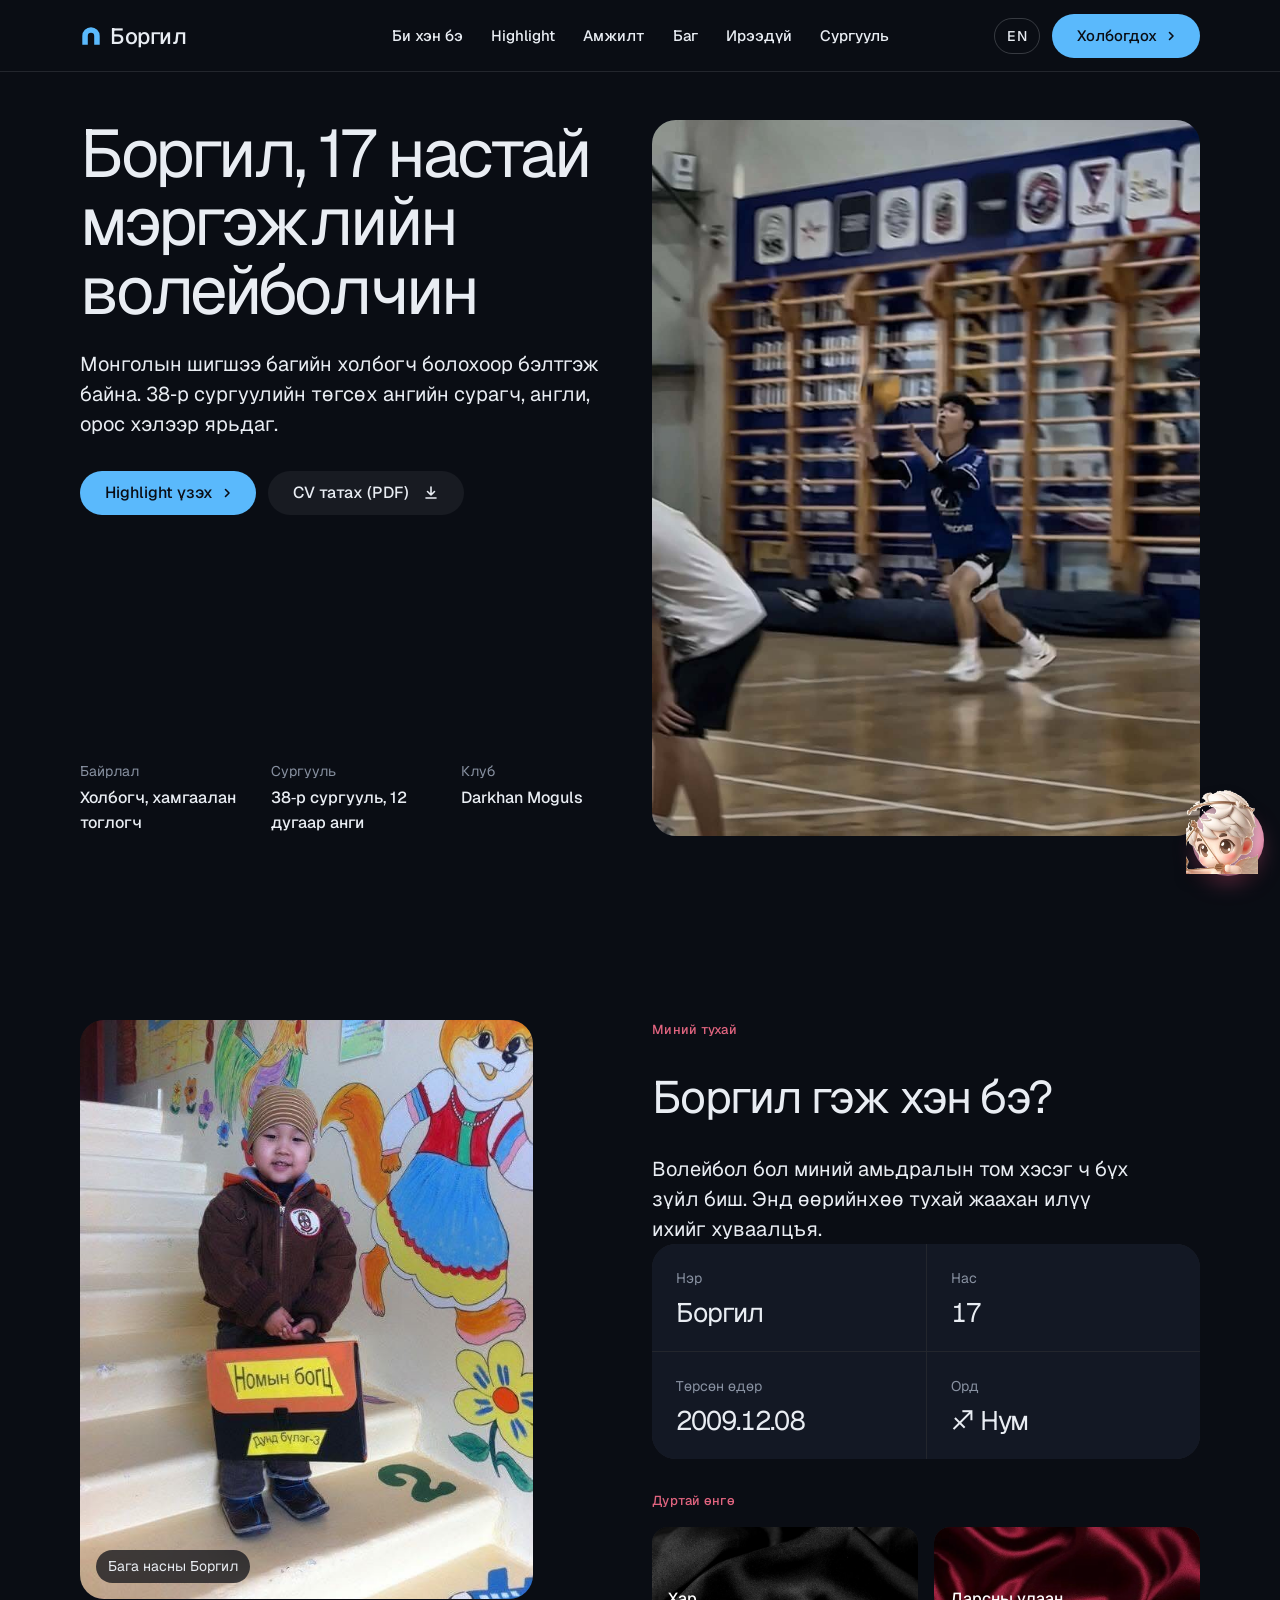
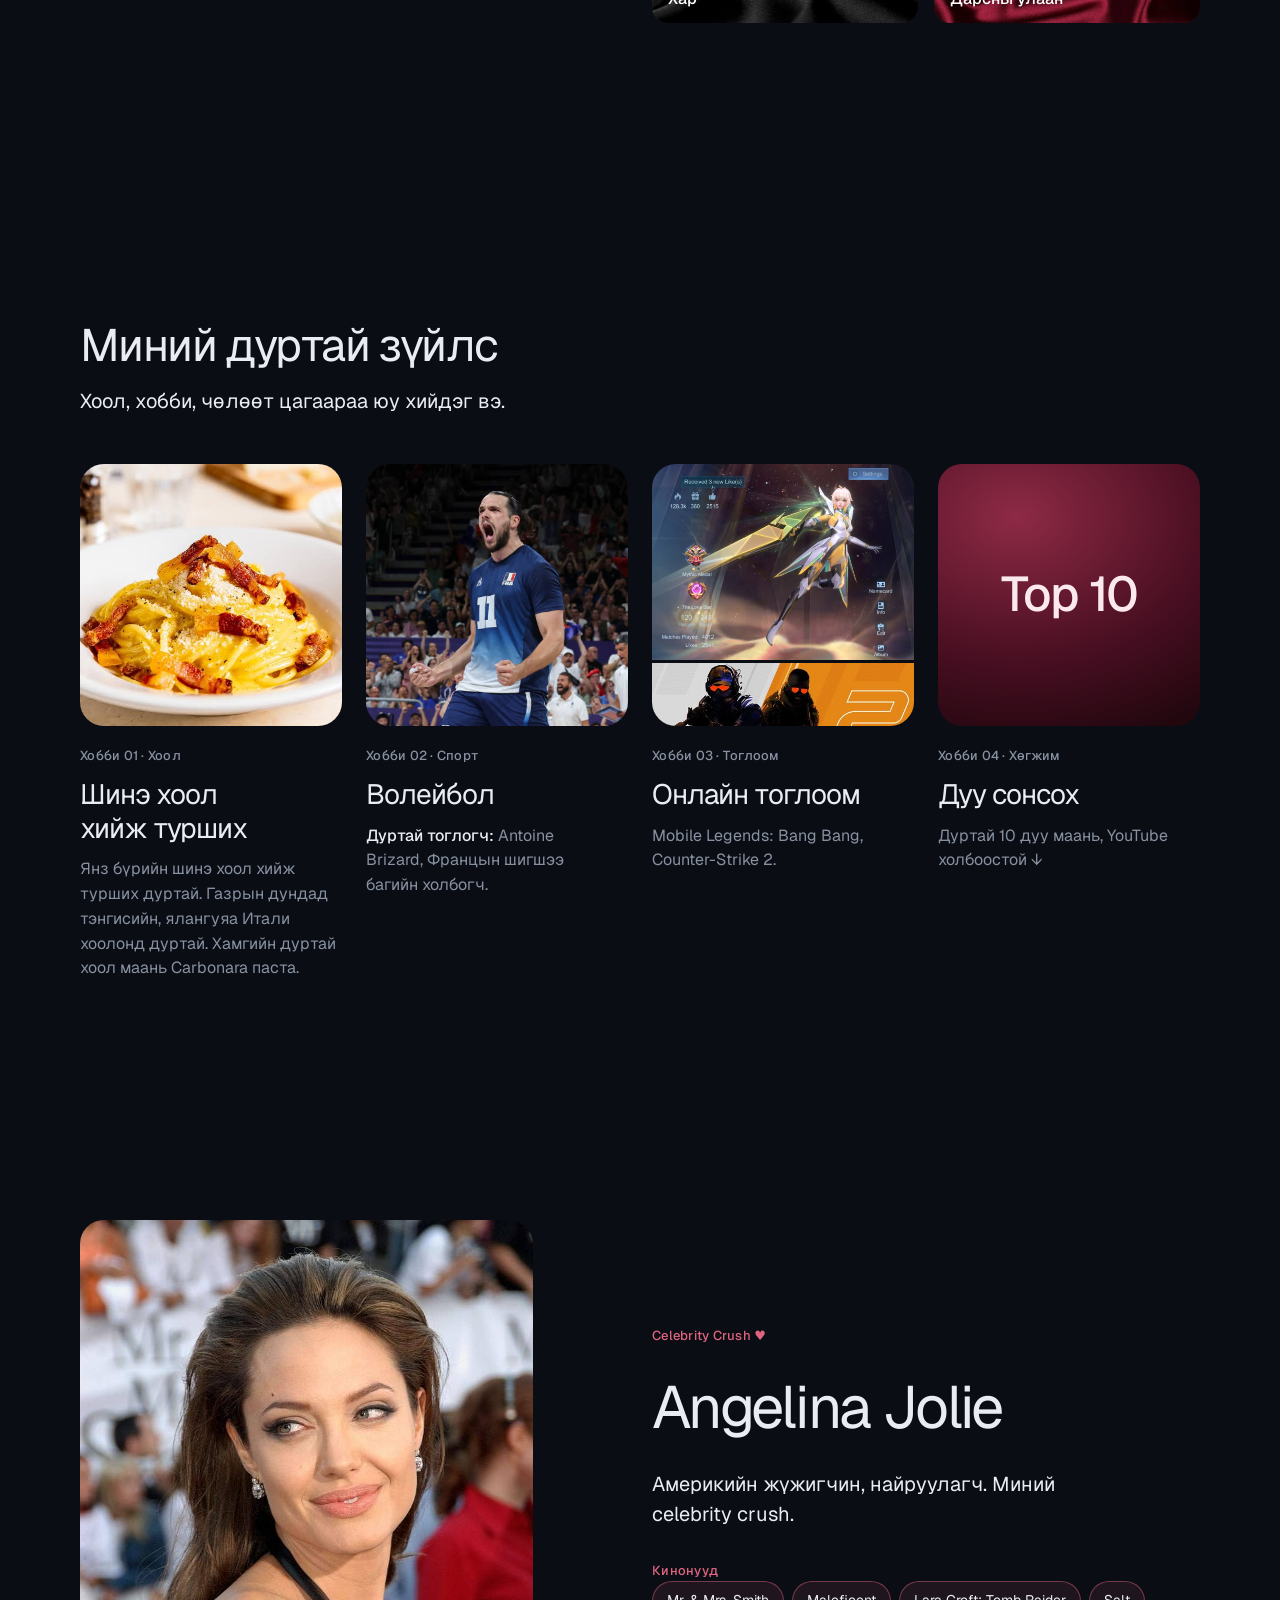
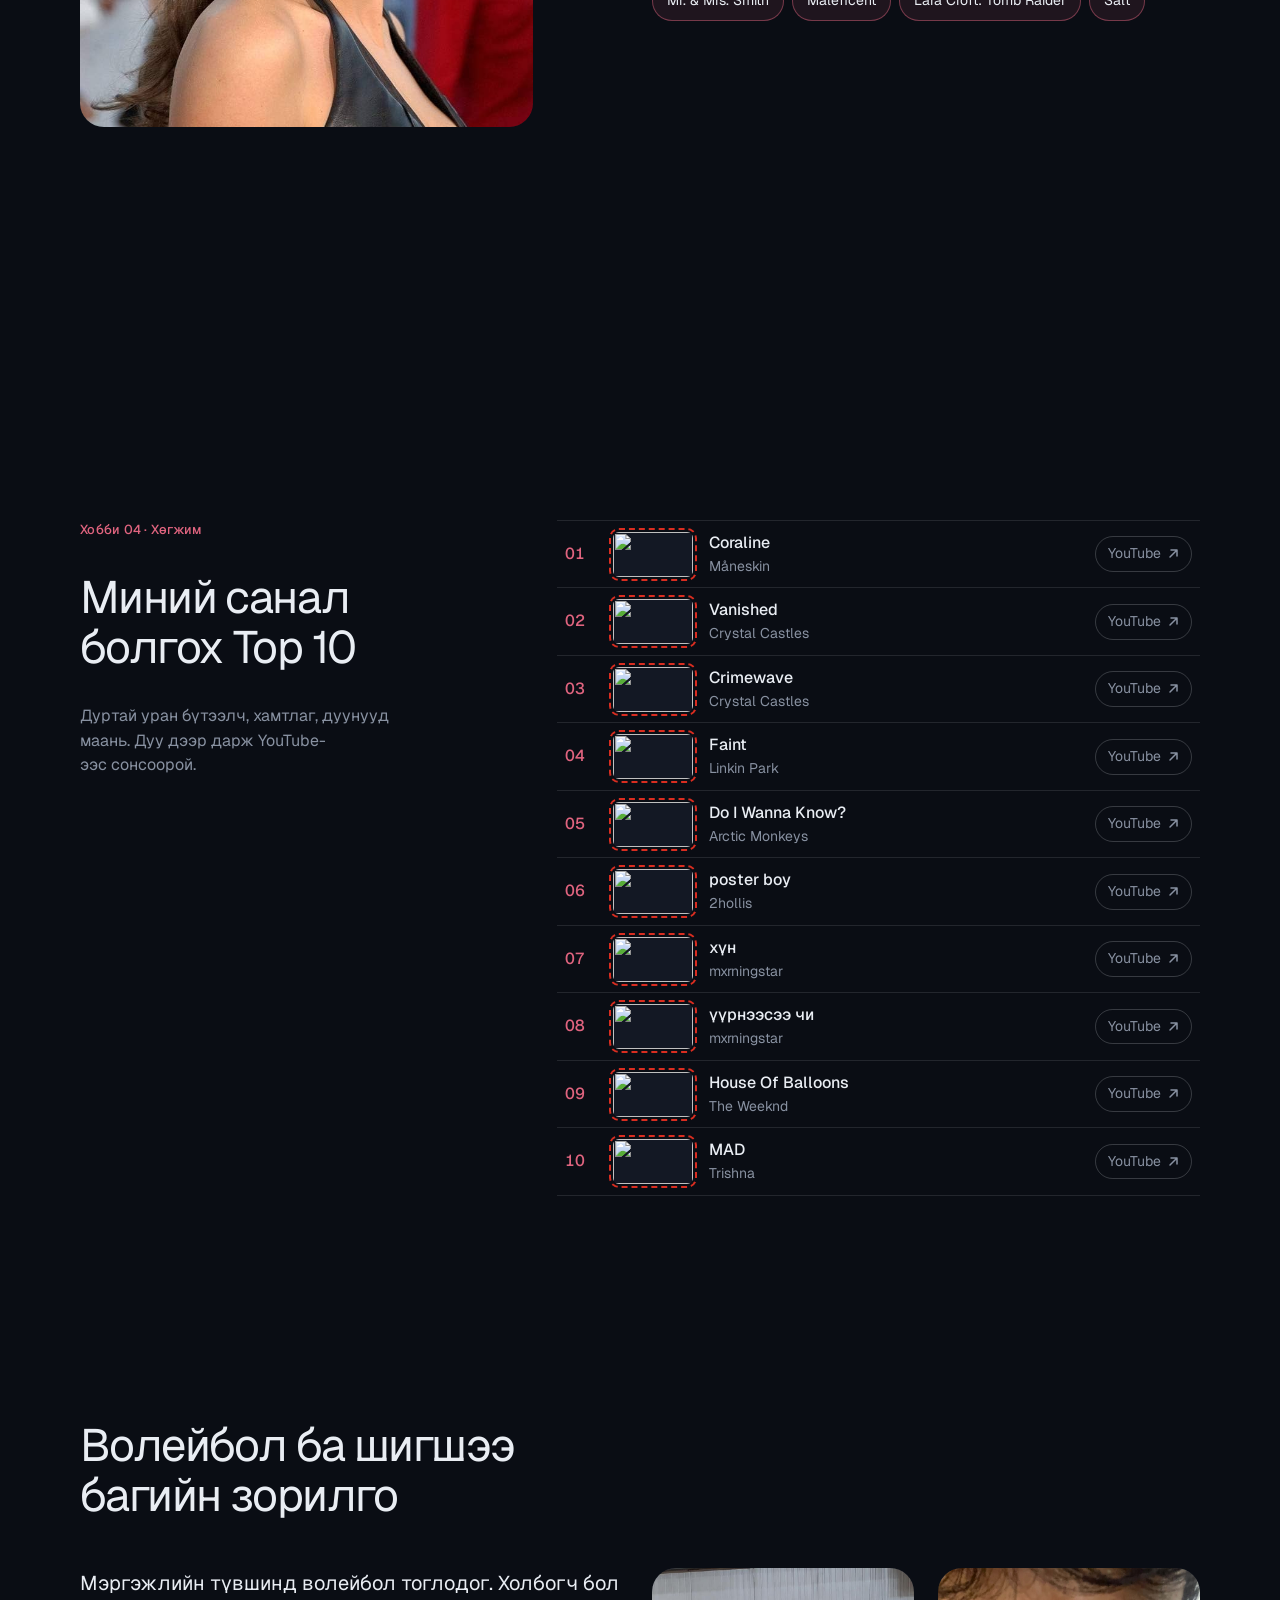
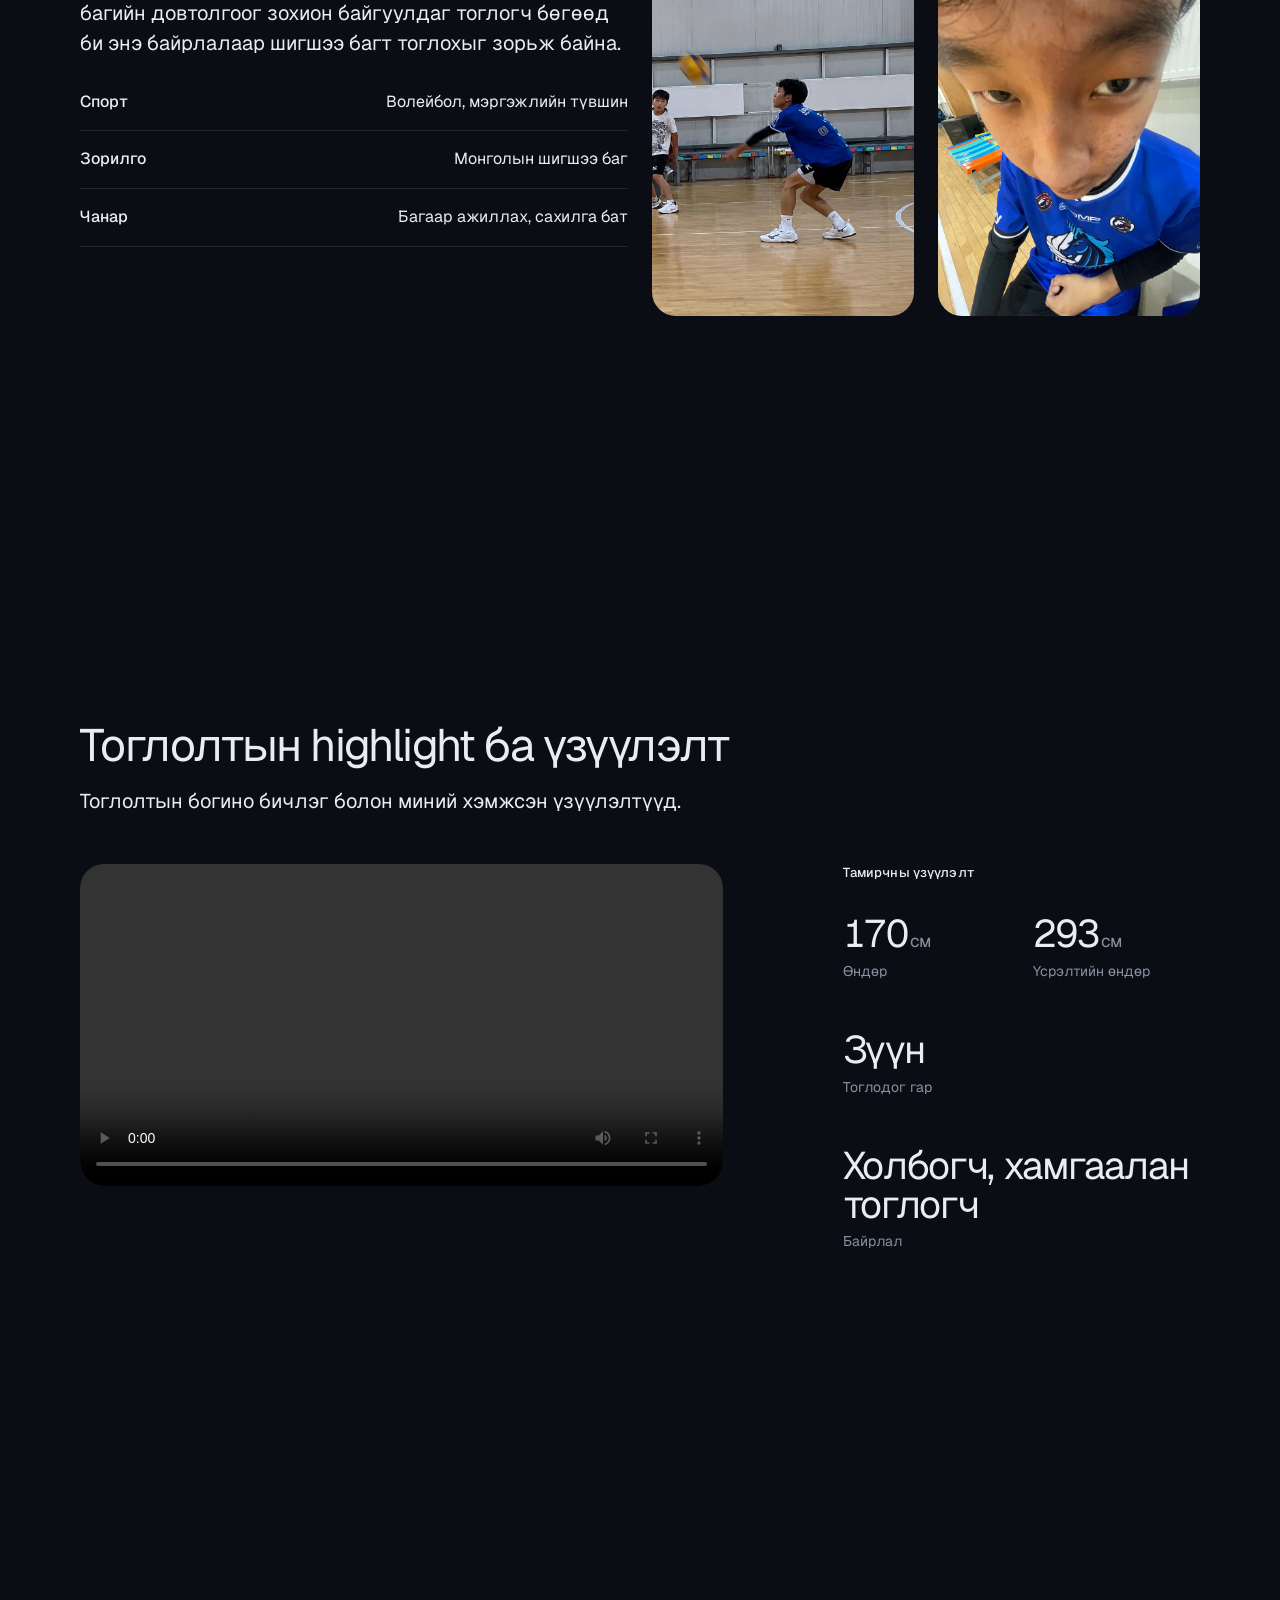
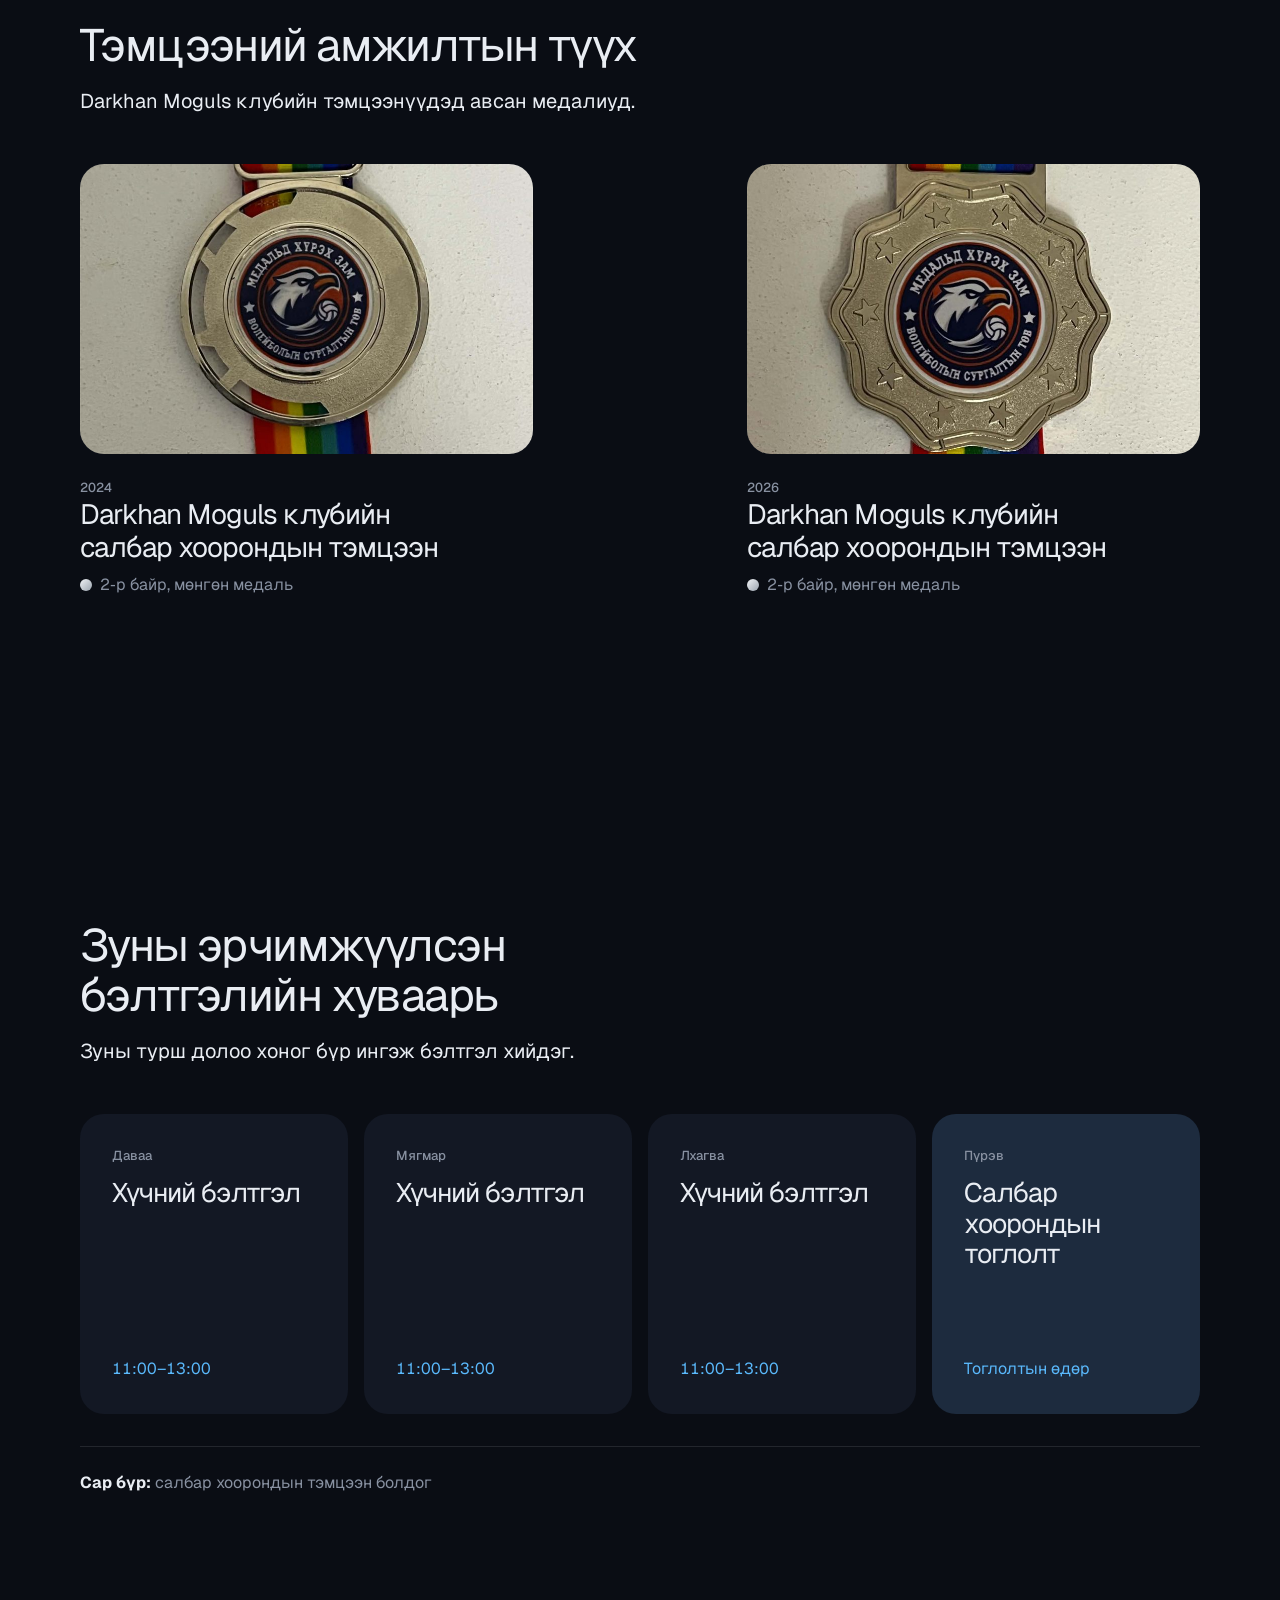
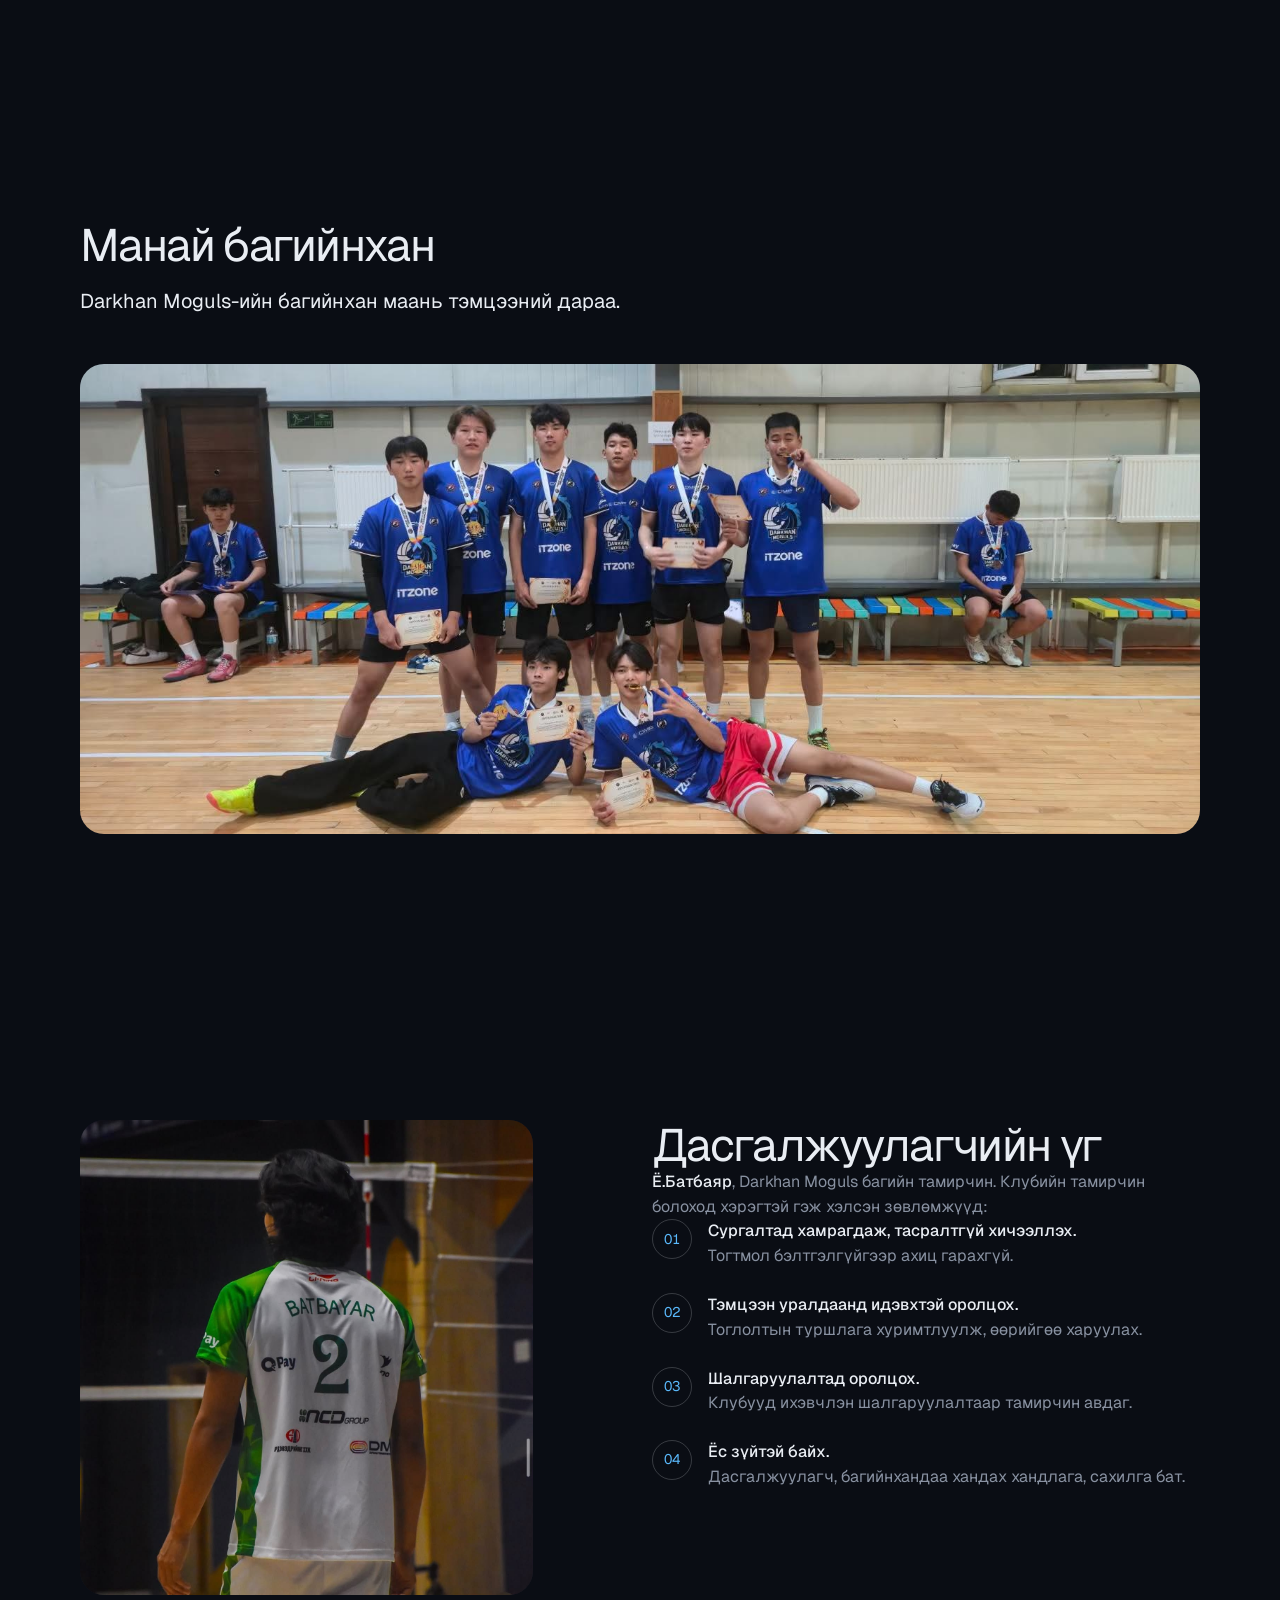
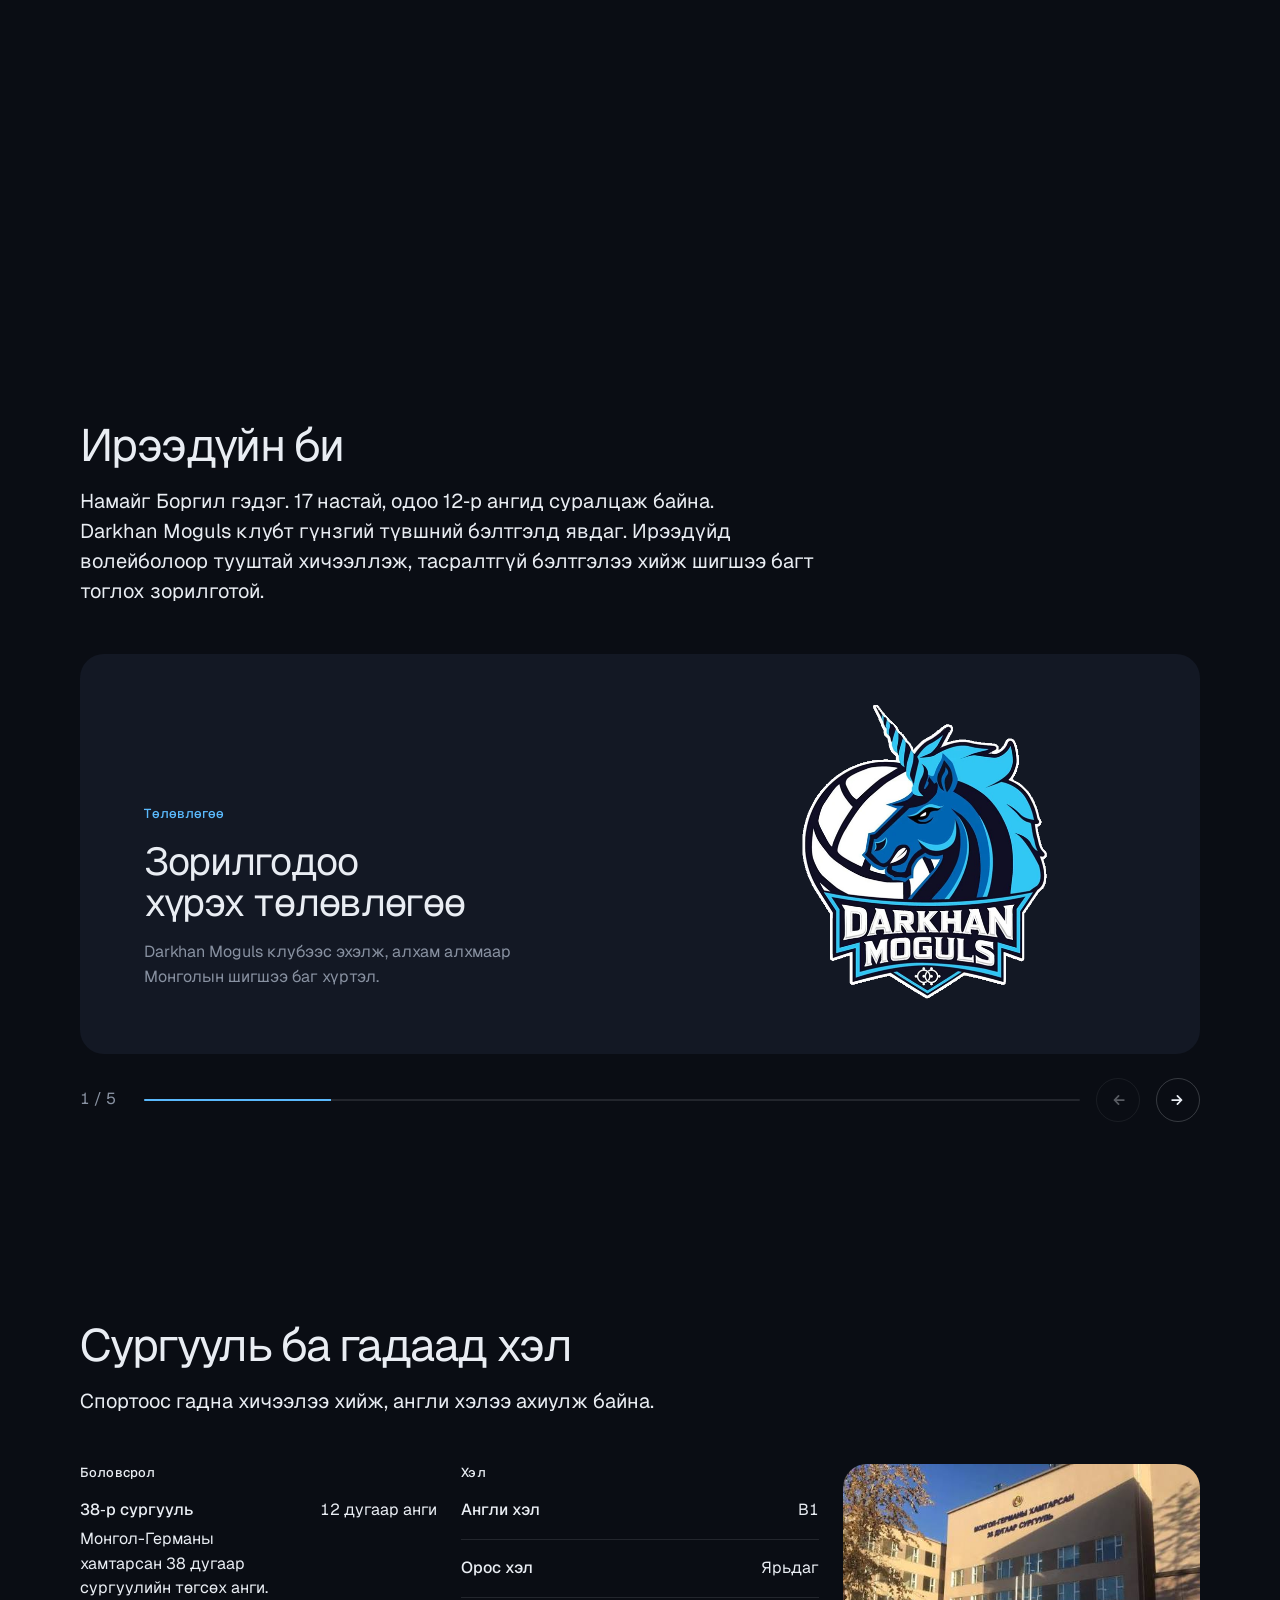
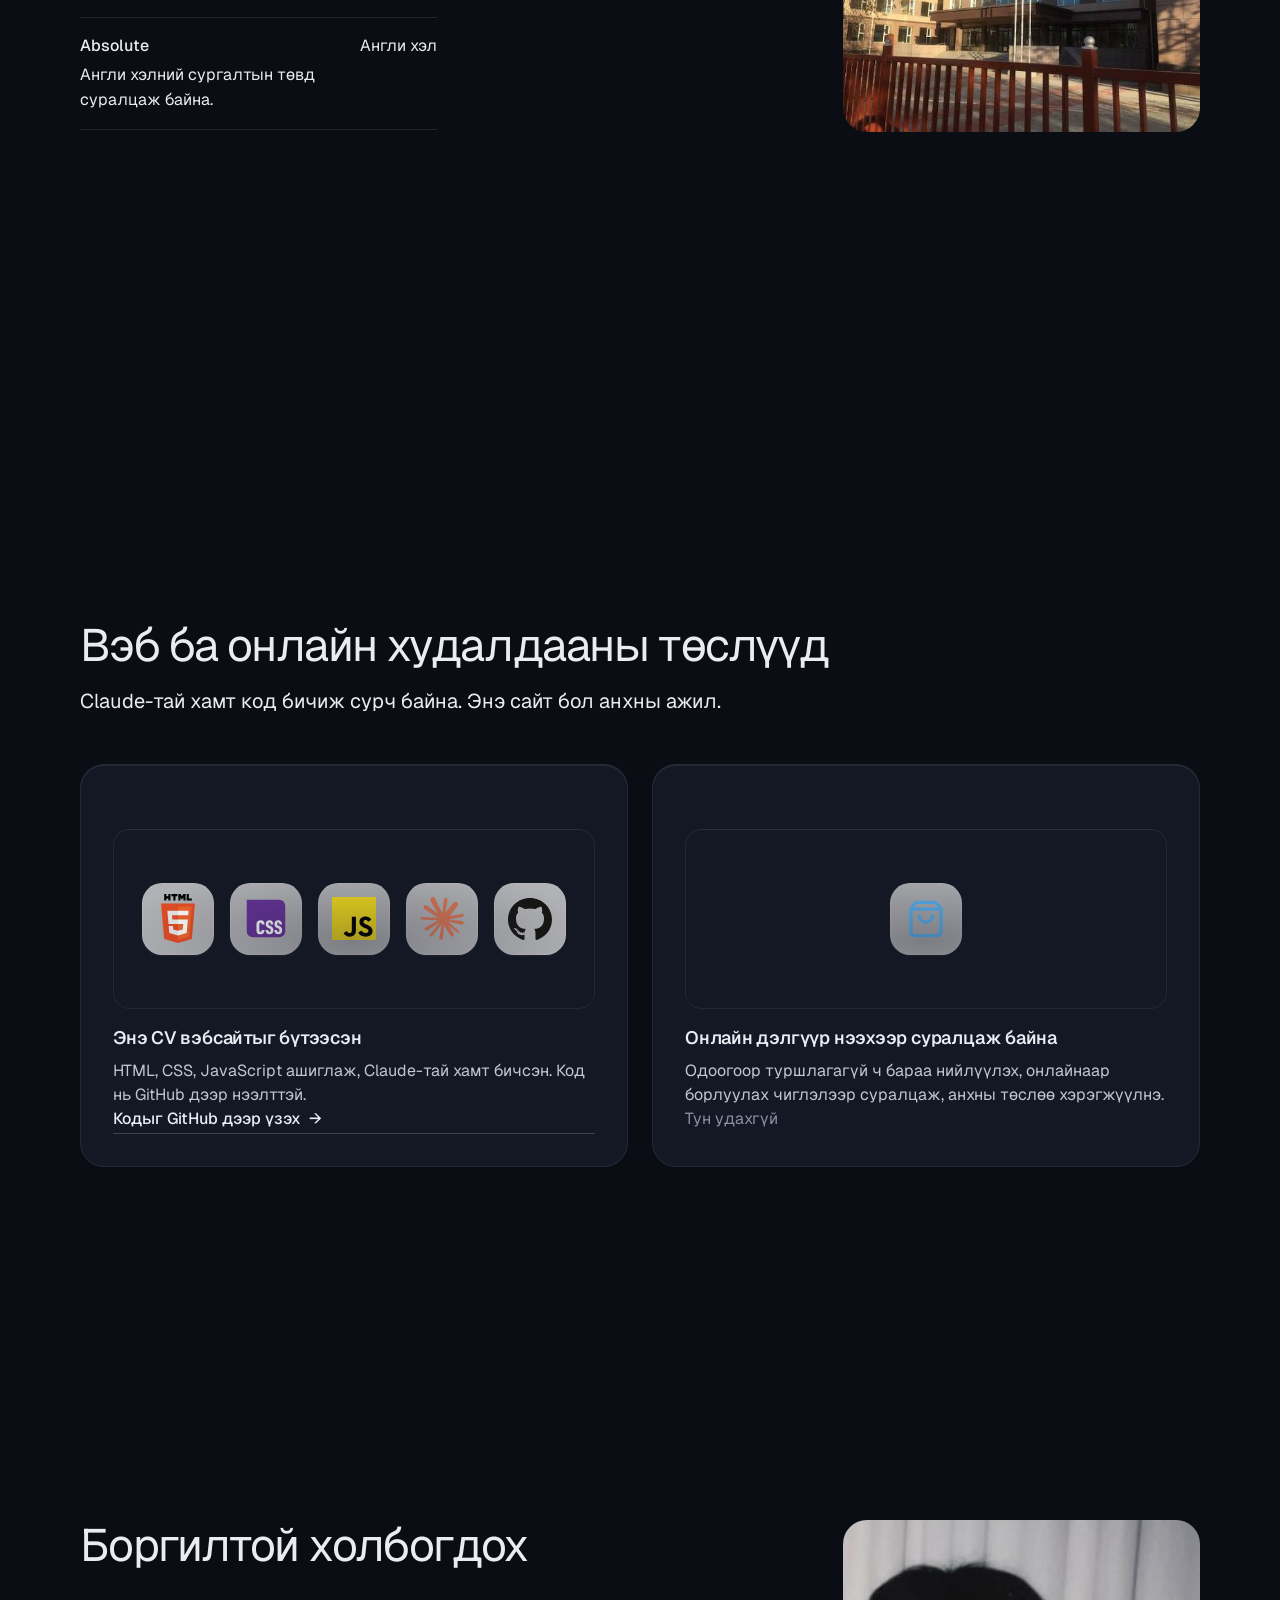
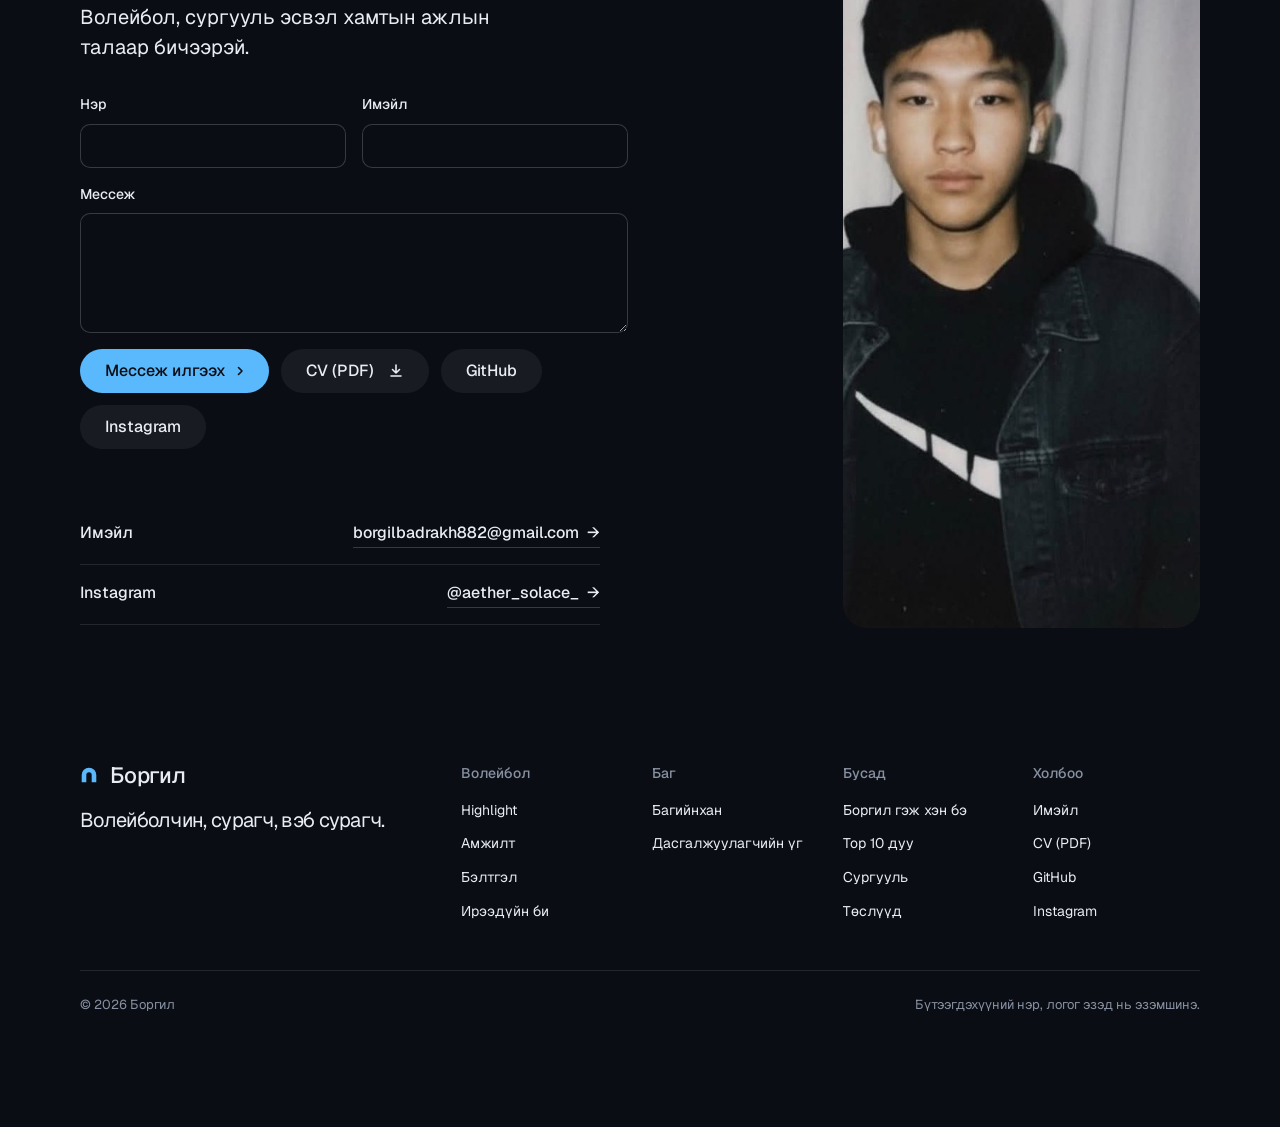
==== commit 4344f528: "Give Amore a 3D cupid look and let it fall asleep after 90 s without chat Co-Authored-By: Claude Opu" ====
--- a/index.html
+++ b/index.html
@@ -233,17 +233,32 @@
 
   /* Amore: the AI assistant, a floating cupid button and its chat panel (answers come from /api/chat) */
   .amore { --amore: #d4537e; --amore-soft: color-mix(in oklab, #d4537e 18%, var(--p-surface)); position: fixed; right: max(16px, env(safe-area-inset-right)); bottom: max(16px, env(safe-area-inset-bottom)); z-index: 60; font-family: var(--font-text); }
-  .amore__fab { width: 64px; height: 64px; padding: 0; border-radius: 50%; border: 2px solid var(--amore); background: #fff3f7; cursor: pointer; display: grid; place-items: center; overflow: hidden; animation: amore-float 3.2s ease-in-out infinite; transition: transform .15s; }
-  .amore__fab img { width: 54px; height: 54px; }
+  .amore__fab { position: relative; width: 72px; height: 72px; padding: 0; border-radius: 50%; border: 0; background: radial-gradient(circle at 35% 30%, #ffe4ee, #f4a6c1 70%, #d4537e); box-shadow: 0 10px 24px -8px rgb(212 83 126 / .7), inset 0 -4px 10px rgb(153 53 86 / .35); cursor: pointer; perspective: 400px; animation: amore-float 3.2s ease-in-out infinite; transition: transform .15s; }
+  .amore__fab img { position: absolute; left: 50%; bottom: 2px; width: 84px; height: 84px; margin-left: -42px; filter: drop-shadow(0 6px 6px rgb(0 0 0 / .35)); transform-origin: 50% 90%; animation: amore-sway 4s ease-in-out infinite; transition: filter .6s, rotate .6s; }
   .amore__fab:hover { transform: scale(1.06); }
   .amore__fab:focus-visible { outline: 2px solid var(--p-accent); outline-offset: 3px; }
   .amore.is-open .amore__fab { display: none; }
   @keyframes amore-float { 0%, 100% { translate: 0 0; } 50% { translate: 0 -6px; } }
-  @media (prefers-reduced-motion: reduce) { .amore__fab { animation: none; } }
+  @keyframes amore-sway { 0%, 100% { transform: rotateY(-14deg) rotateZ(-2deg); } 50% { transform: rotateY(14deg) rotateZ(2deg); } }
+  /* asleep after a while with no chat: dimmer, head tilted, slow breathing and a floating Zzz */
+  .amore__zzz { position: absolute; top: -14px; right: -6px; display: none; font: 500 16px/1 var(--font-text); color: #f4c0d1; pointer-events: none; }
+  .amore__zzz span { display: inline-block; animation: amore-z 2.4s ease-in-out infinite; opacity: 0; }
+  .amore__zzz span:nth-child(2) { font-size: 13px; animation-delay: .8s; }
+  .amore__zzz span:nth-child(3) { font-size: 10px; animation-delay: 1.6s; }
+  @keyframes amore-z { 0% { opacity: 0; translate: 0 6px; } 30% { opacity: 1; } 100% { opacity: 0; translate: 6px -14px; } }
+  @keyframes amore-breathe { 0%, 100% { transform: scale(1); } 50% { transform: scale(1.04); } }
+  .amore.is-asleep .amore__zzz { display: block; }
+  .amore.is-asleep :is(.amore__fab, .amore__head) img { filter: grayscale(.35) brightness(.8) drop-shadow(0 6px 6px rgb(0 0 0 / .35)); rotate: -14deg; animation: amore-breathe 3.6s ease-in-out infinite; }
+  .amore.is-asleep .amore__fab { animation: none; }
+  .amore__state { display: none; margin: 2px 0 0; font-size: 12px; color: #f4c0d1; }
+  .amore.is-asleep .amore__state { display: block; }
+  @media (prefers-reduced-motion: reduce) { .amore__fab, .amore__fab img, .amore__head img, .amore__zzz span, .amore.is-asleep :is(.amore__fab, .amore__head) img { animation: none; } .amore__zzz span { opacity: 1; } }
   .amore__panel { display: none; flex-direction: column; width: min(380px, calc(100vw - 32px)); height: min(560px, calc(100svh - 32px)); border-radius: 20px; border: 1px solid color-mix(in oklab, var(--p-ink) 14%, transparent); background: var(--p-surface); color: var(--p-ink); overflow: hidden; box-shadow: 0 24px 60px -20px rgb(0 0 0 / .7); }
   .amore.is-open .amore__panel { display: flex; }
   .amore__head { display: flex; align-items: center; gap: 12px; padding: 14px 14px 14px 16px; background: var(--amore-soft); }
-  .amore__head img { width: 52px; height: 60px; flex: none; }
+  .amore__head { position: relative; perspective: 500px; }
+  .amore__head img { width: 64px; height: 64px; flex: none; margin: -6px 0 -6px -4px; filter: drop-shadow(0 6px 8px rgb(0 0 0 / .45)); transform-origin: 50% 90%; animation: amore-sway 4s ease-in-out infinite; transition: filter .6s, rotate .6s; }
+  .amore__head .amore__zzz { top: 4px; right: auto; left: 58px; }
   .amore__name { margin: 0; font-weight: 500; font-size: 17px; }
   .amore__sub { margin: 0; font-size: 13px; color: var(--p-muted); }
   .amore__close { margin-left: auto; width: 40px; height: 40px; border-radius: 50%; border: 0; background: transparent; color: var(--p-ink); font-size: 22px; line-height: 1; cursor: pointer; }
@@ -733,14 +748,17 @@
 <!-- AMORE: the AI assistant (a cupid), answers only about Borgil -->
 <div class="amore" data-amore>
   <button class="amore__fab" type="button" data-amore-open aria-label="Amore туслахтай ярих" data-en-label="Chat with Amore" aria-expanded="false" aria-controls="amore-panel">
-    <img src="assets/amore-face.svg" alt="" width="54" height="54">
+    <img src="assets/img/amore-face.png" alt="" width="84" height="84">
+    <span class="amore__zzz" aria-hidden="true"><span>z</span><span>z</span><span>z</span></span>
   </button>
   <section class="amore__panel" id="amore-panel" role="dialog" aria-label="Amore">
     <header class="amore__head">
-      <img src="assets/amore.svg" alt="" width="52" height="60">
+      <img src="assets/img/amore.png" alt="" width="64" height="64">
+      <span class="amore__zzz" aria-hidden="true"><span>z</span><span>z</span><span>z</span></span>
       <div>
         <p class="amore__name">Amore</p>
         <p class="amore__sub" data-en="Borgil's AI assistant">Боргилын AI туслах</p>
+        <p class="amore__state" data-en="Sleeping… write to wake me up">Унтаж байна… бичвэл сэрнэ</p>
       </div>
       <button class="amore__close" type="button" data-amore-close aria-label="Хаах" data-en-label="Close">×</button>
     </header>
@@ -858,6 +876,11 @@
       box.classList.toggle('is-open', on); open.setAttribute('aria-expanded', on);
       if (on) { setPh(); input.focus(); } else open.focus();
     };
+    /* falls asleep after 90 s with no chat; any chat action wakes it */
+    let nap;
+    const awake = () => { box.classList.remove('is-asleep'); clearTimeout(nap); nap = setTimeout(() => box.classList.add('is-asleep'), 90000); };
+    ['pointerenter', 'click', 'input', 'focusin', 'submit'].forEach((ev) => box.addEventListener(ev, awake));
+    awake();
     open.addEventListener('click', () => toggle(true));
     box.querySelector('[data-amore-close]').addEventListener('click', () => toggle(false));
     box.addEventListener('keydown', (e) => { if (e.key === 'Escape' && box.classList.contains('is-open')) toggle(false); });
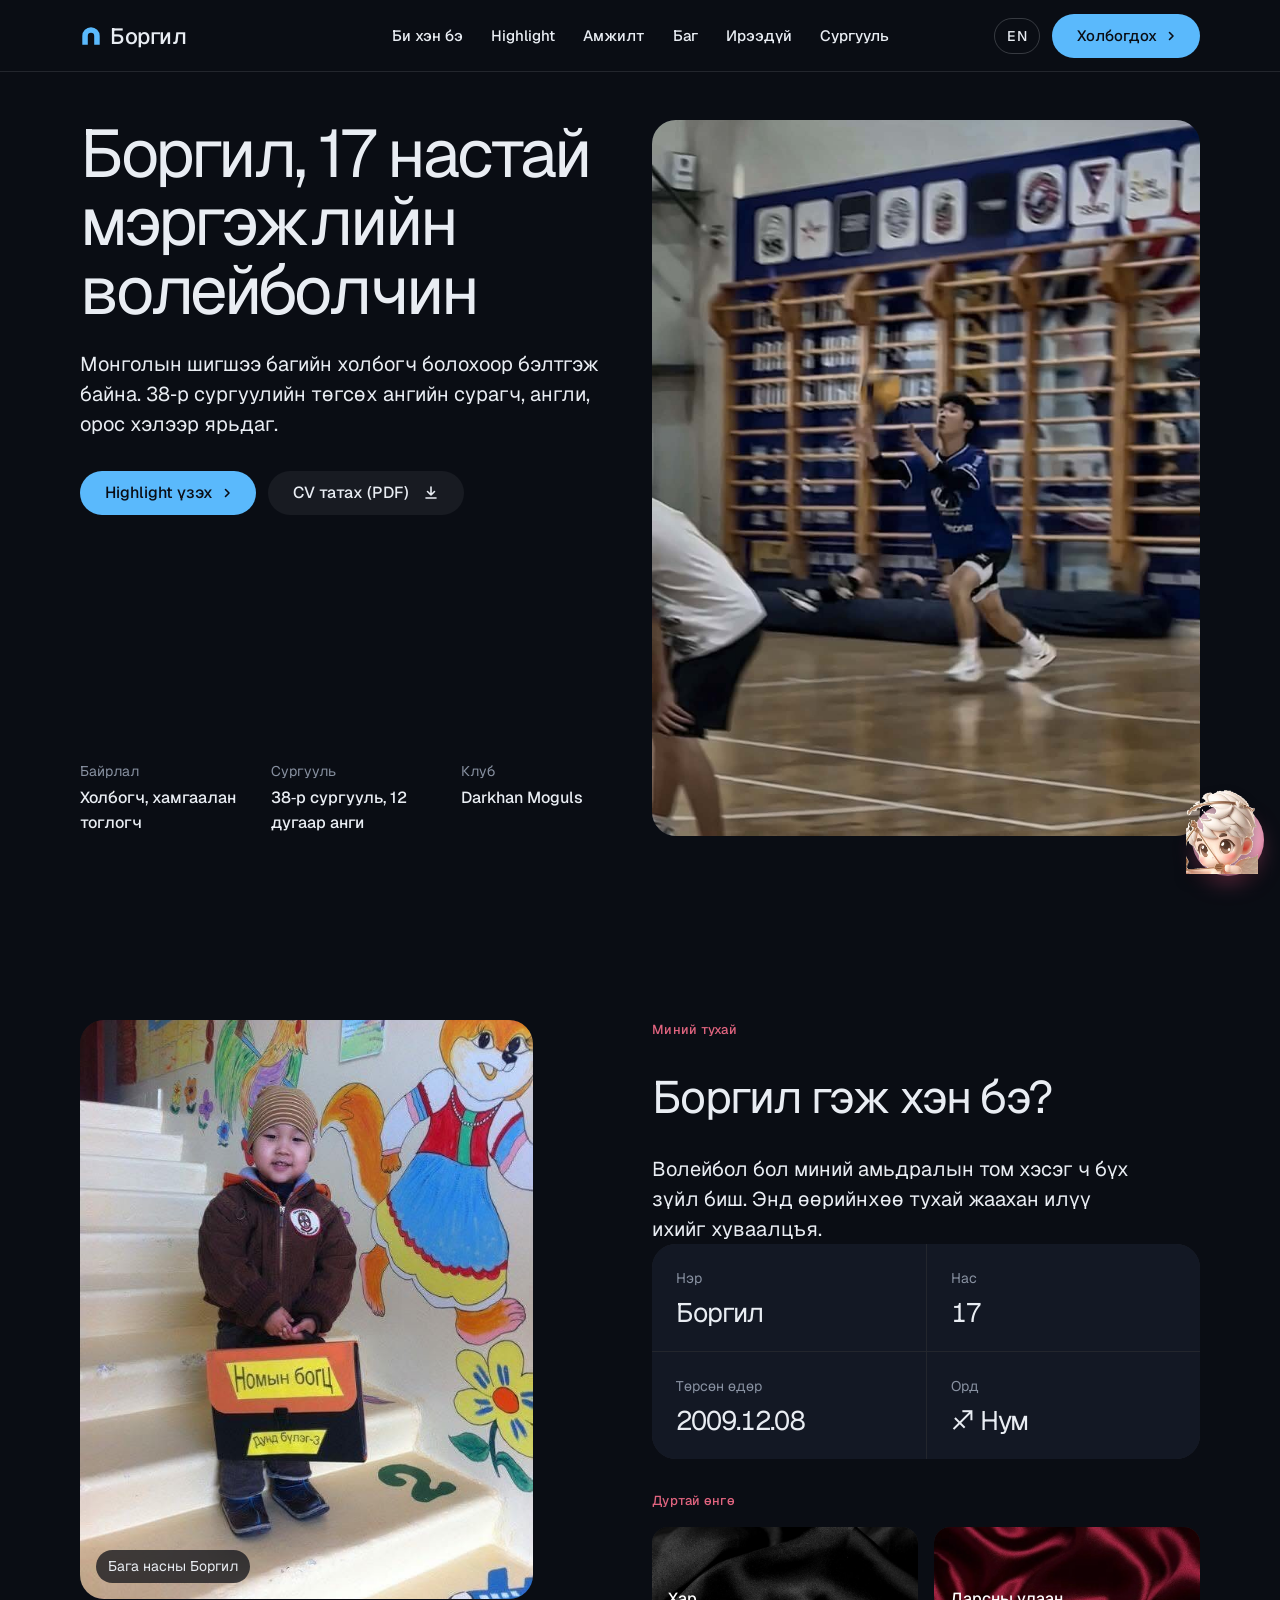
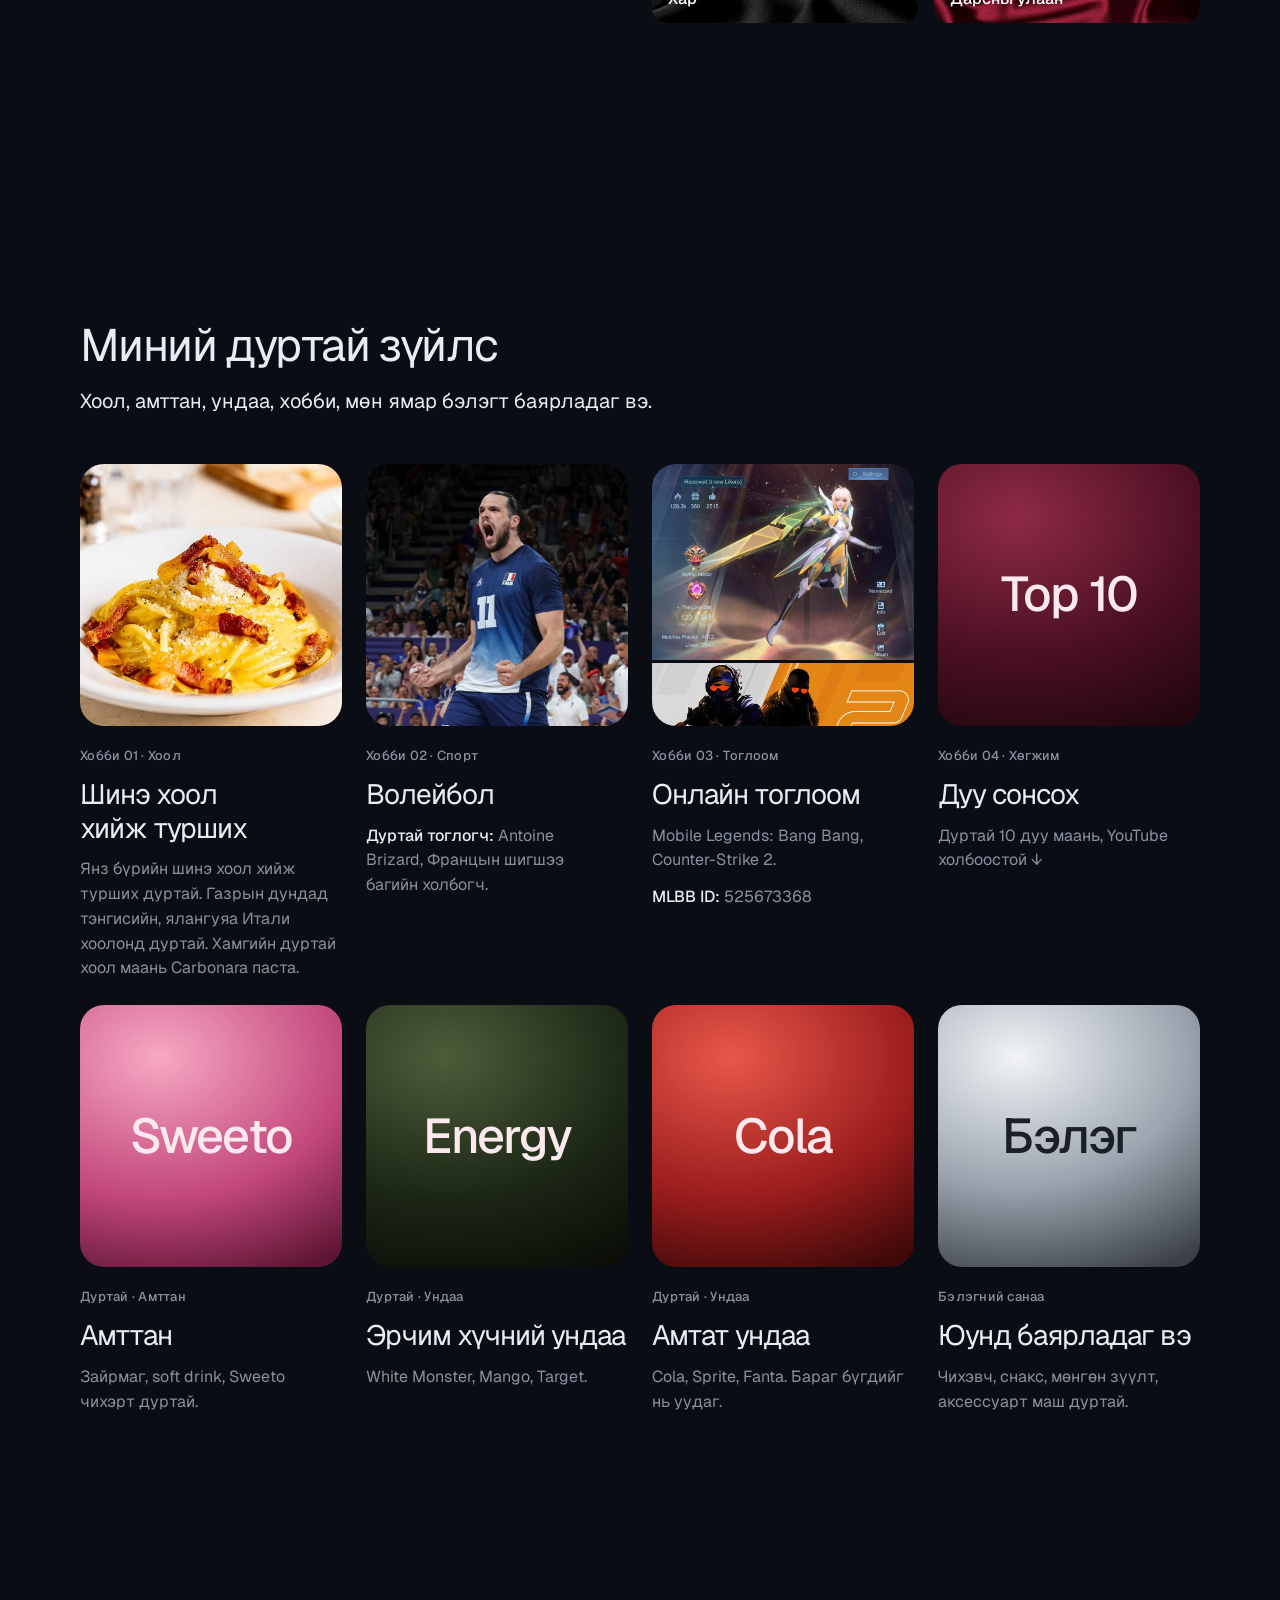
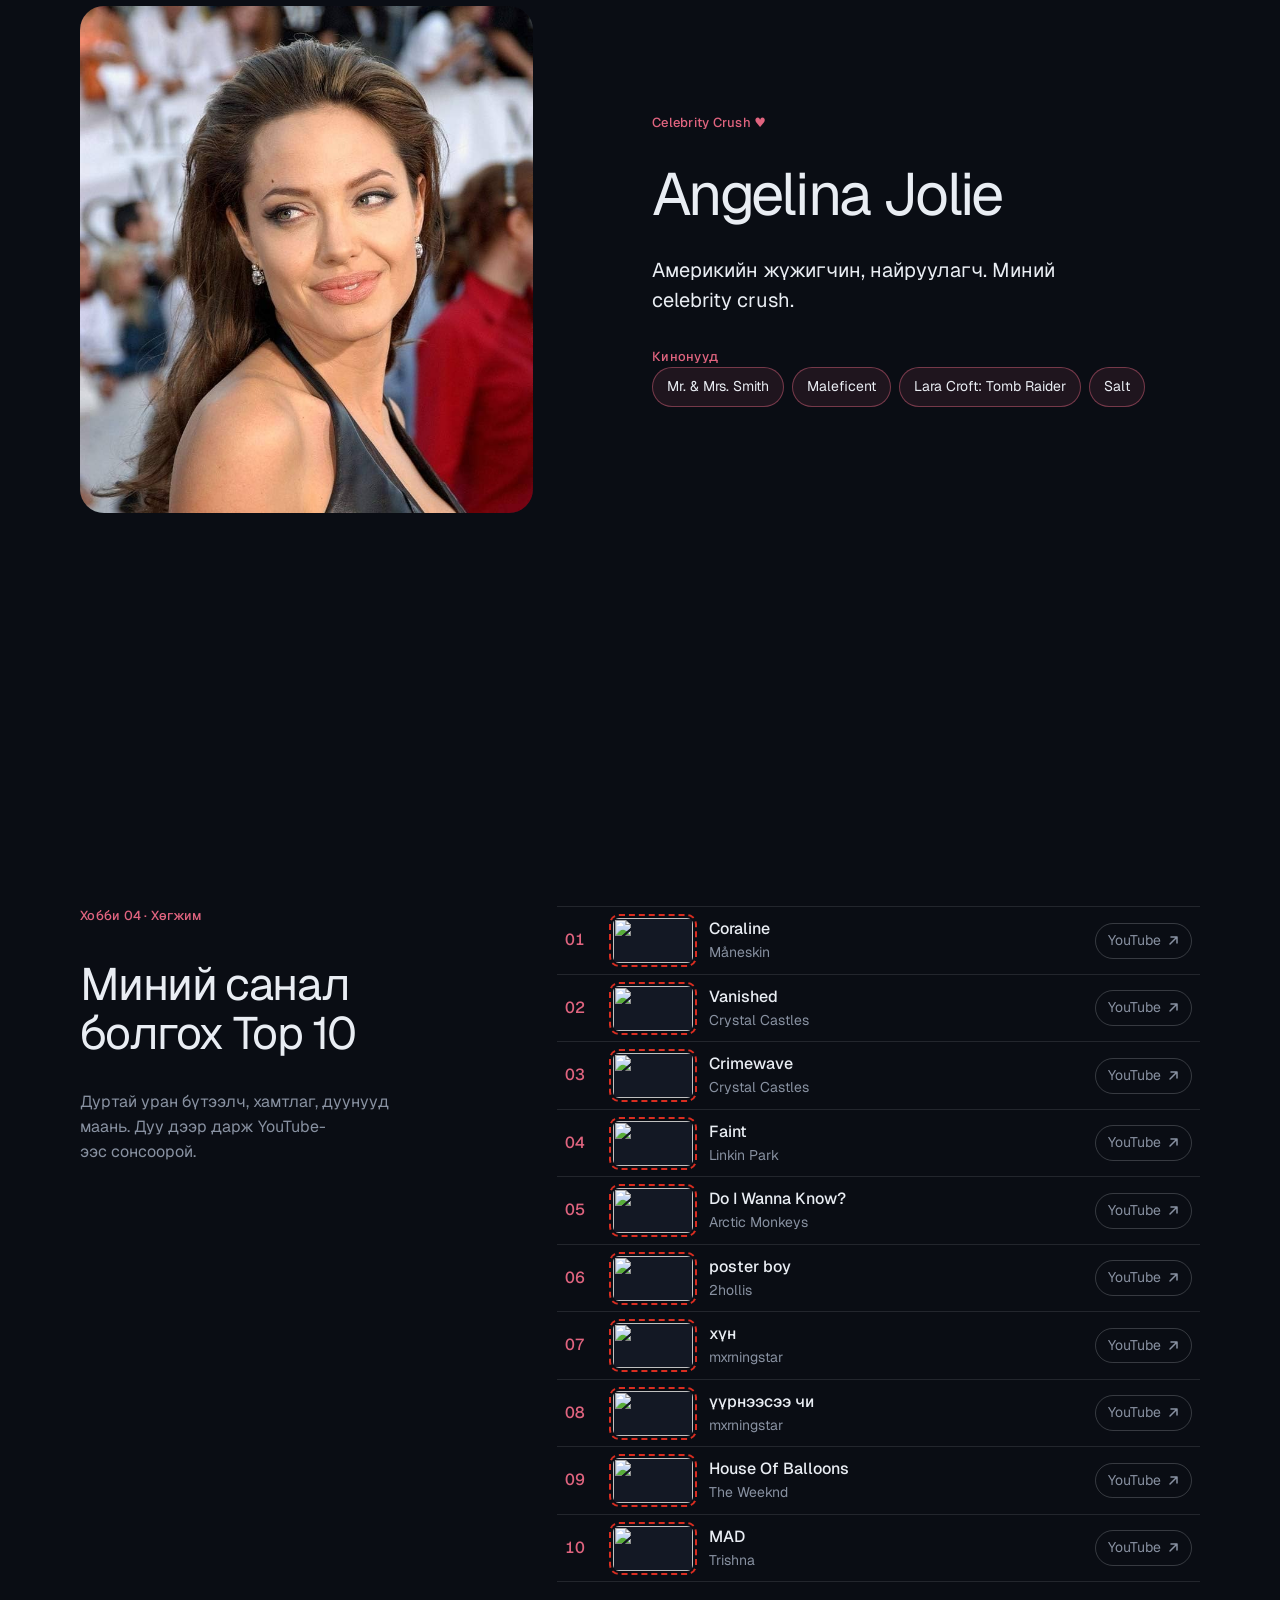
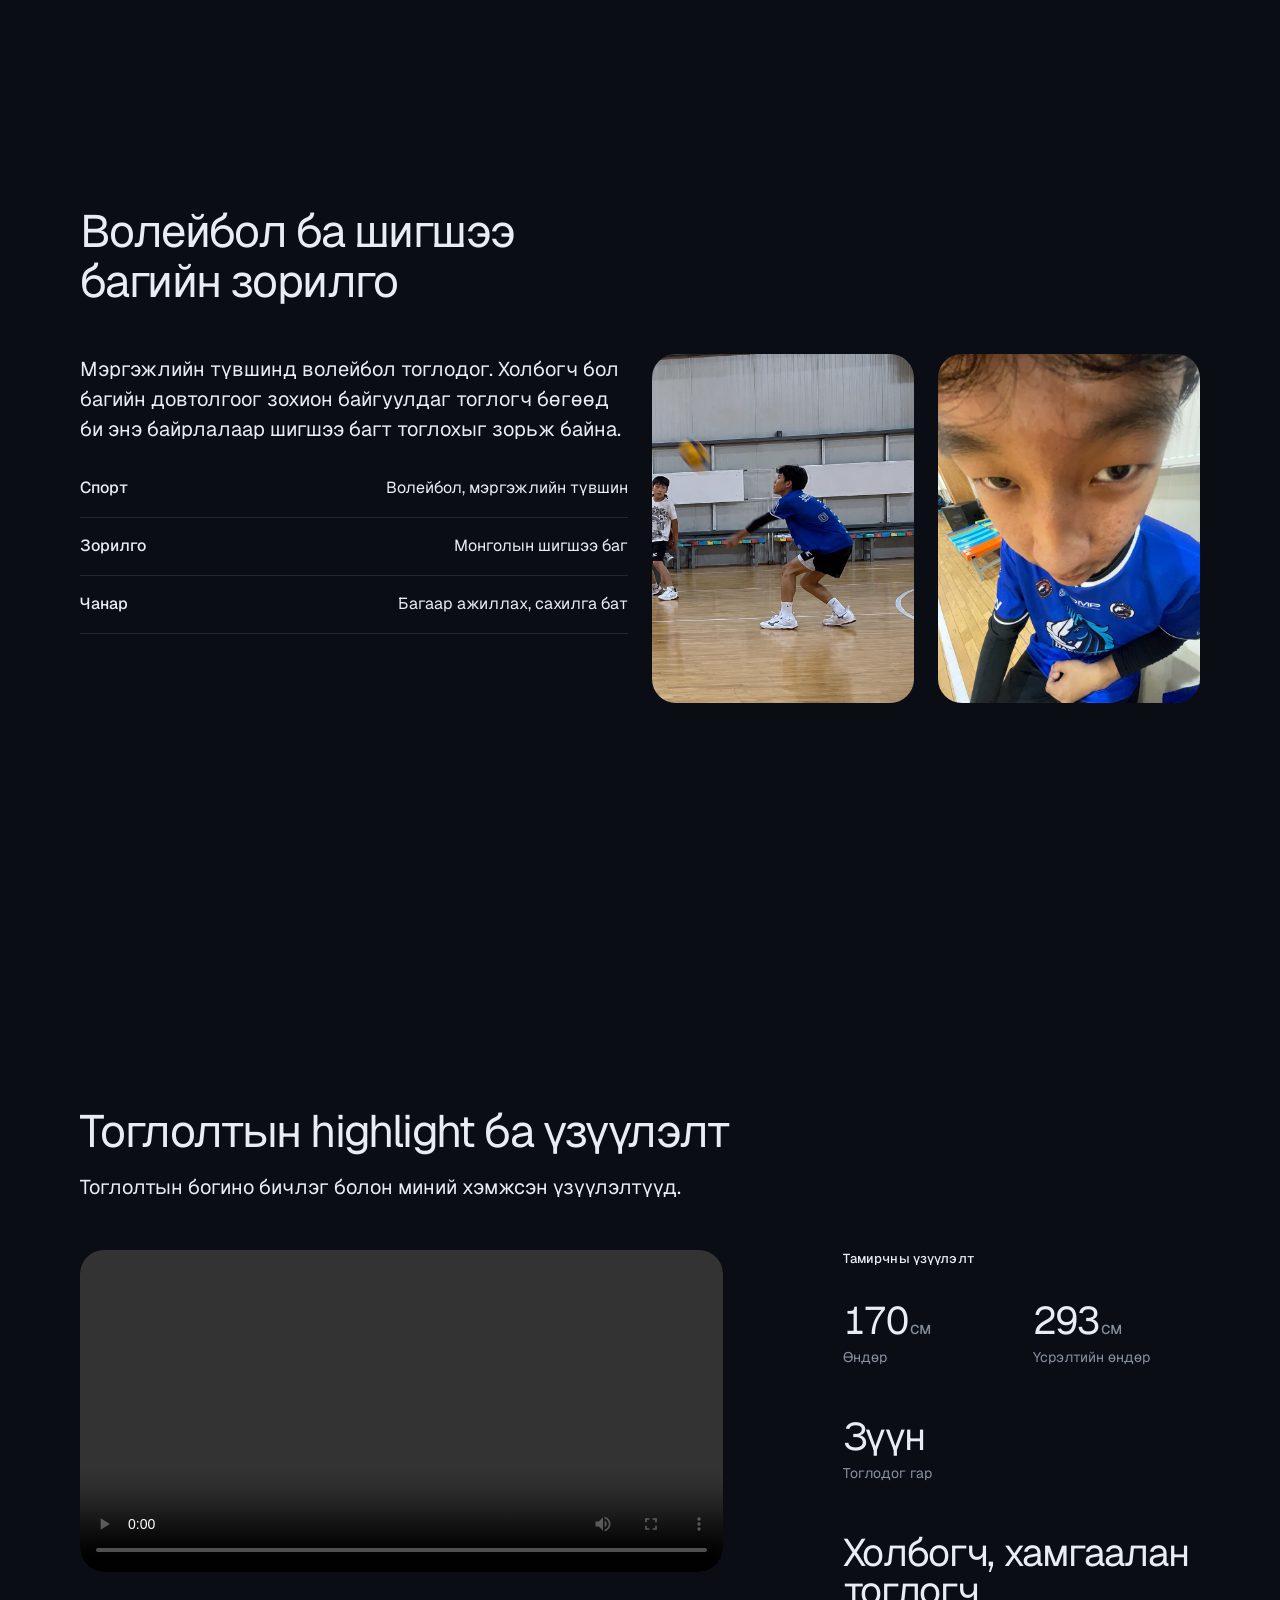
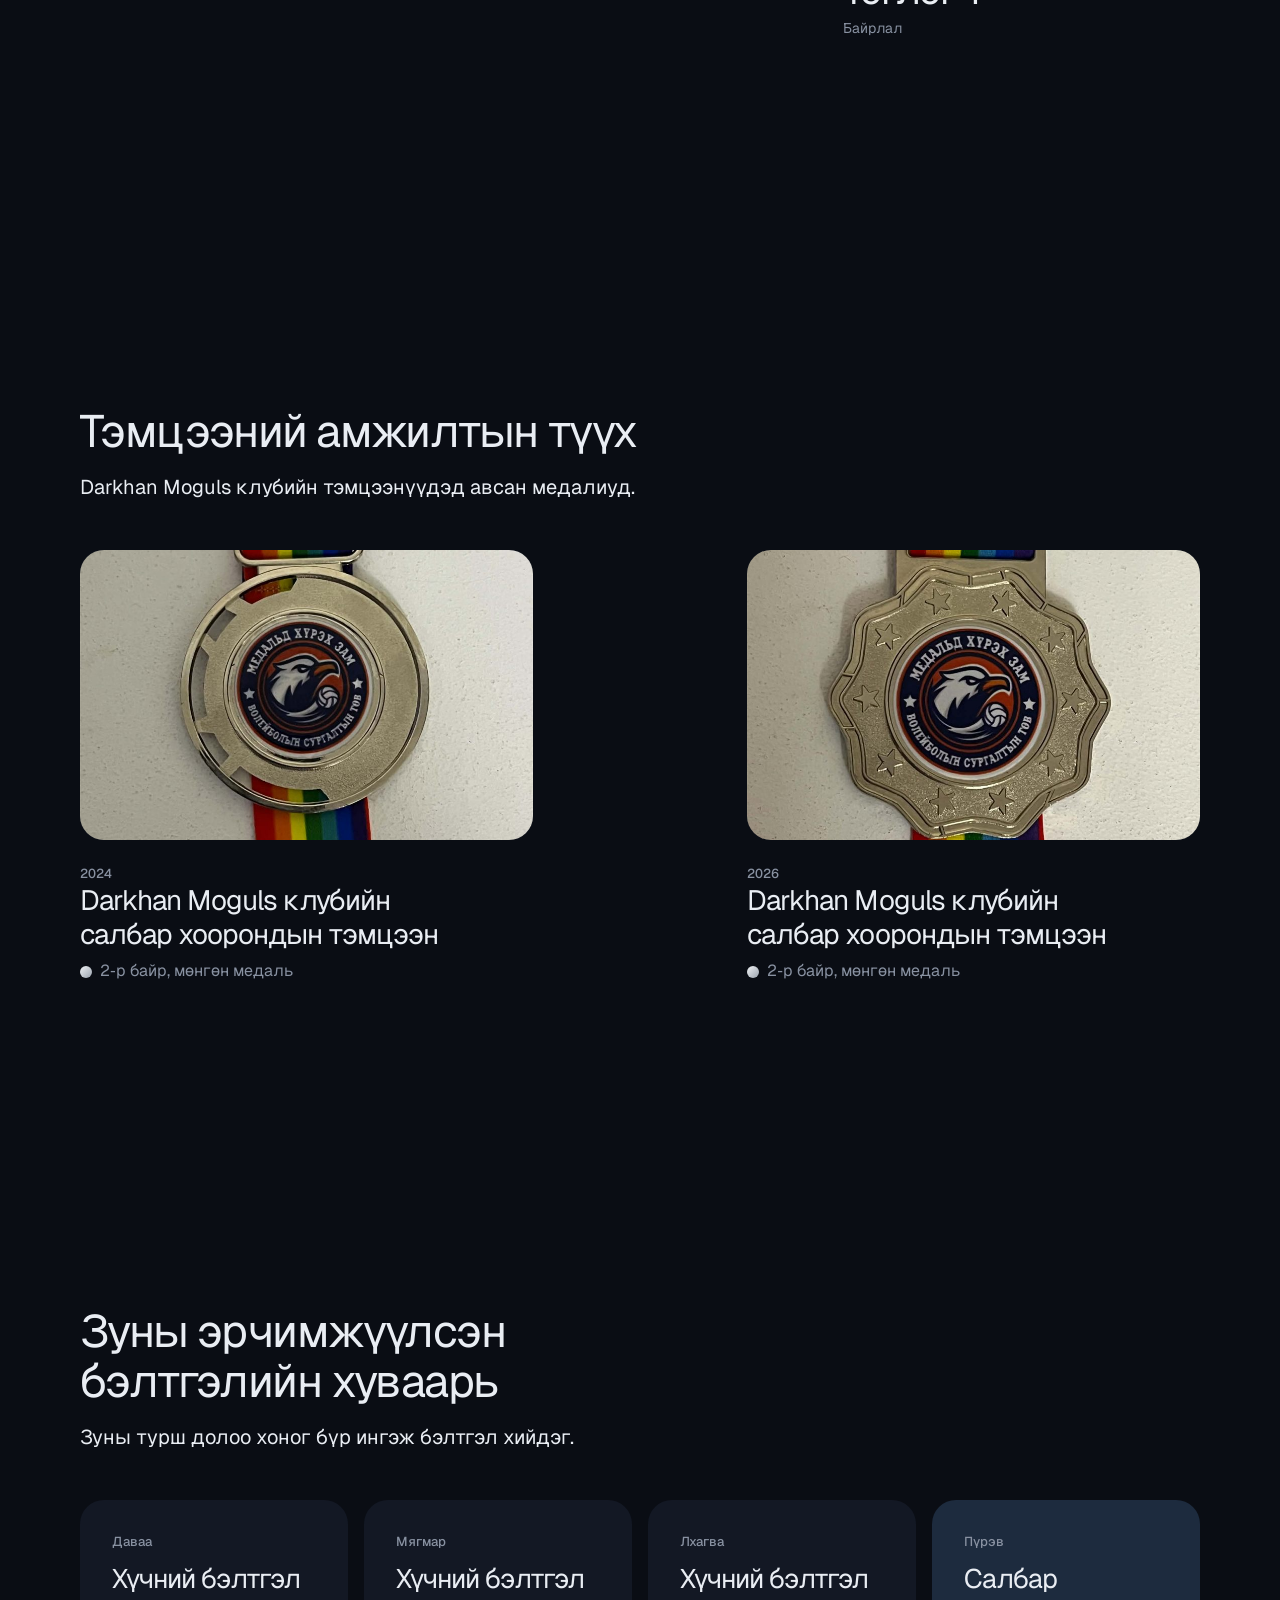
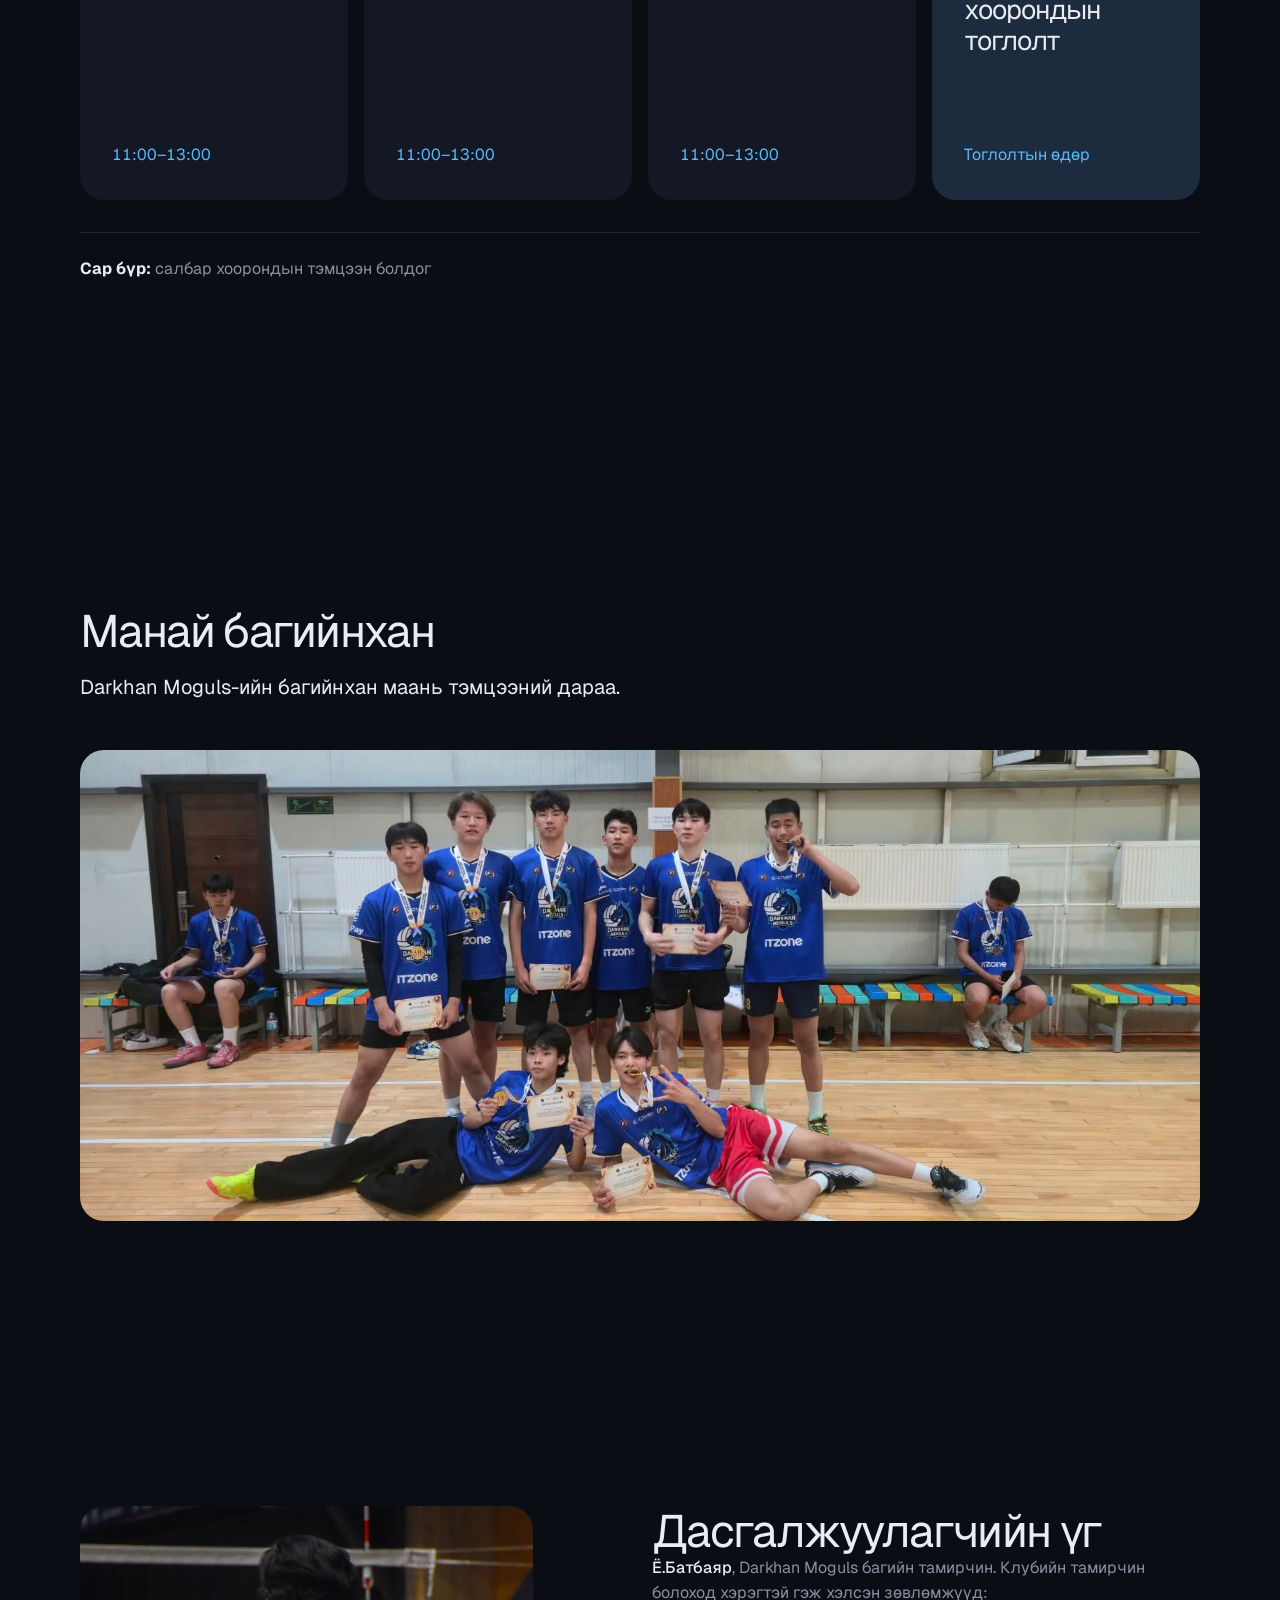
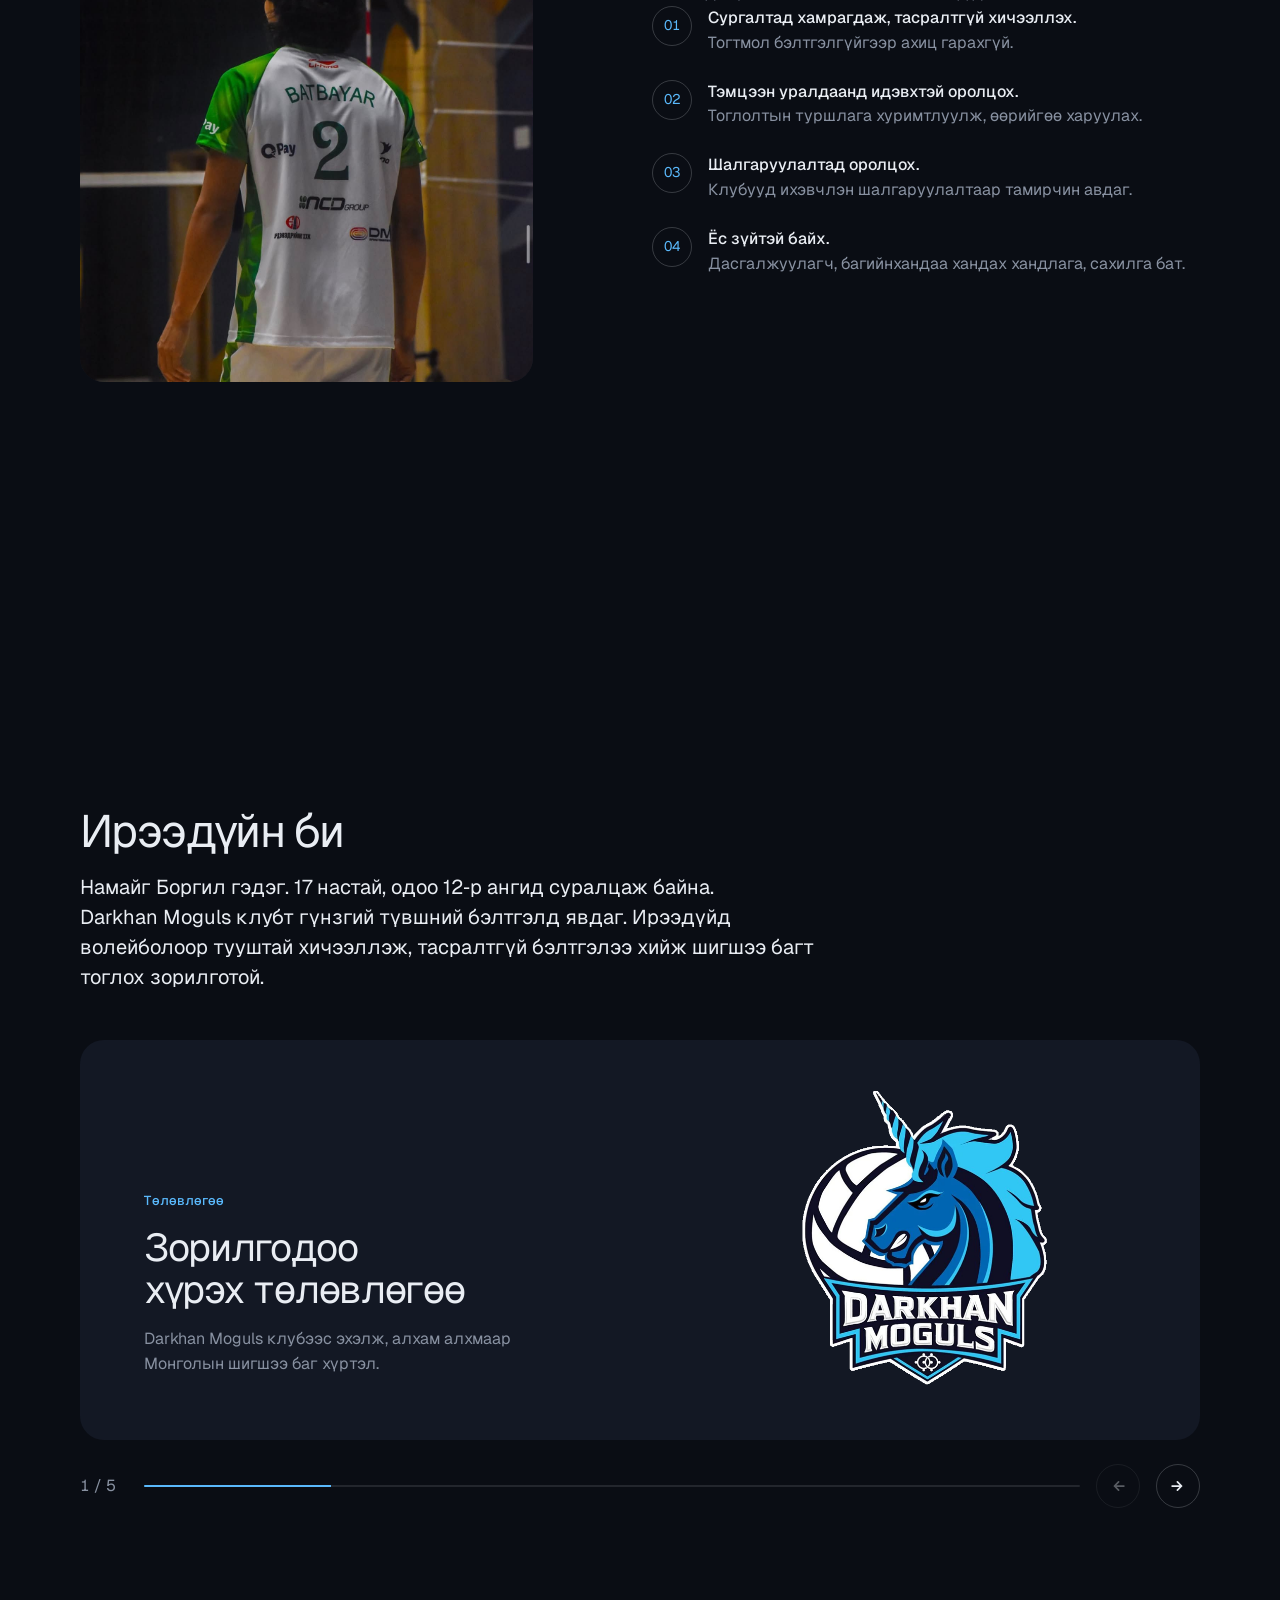
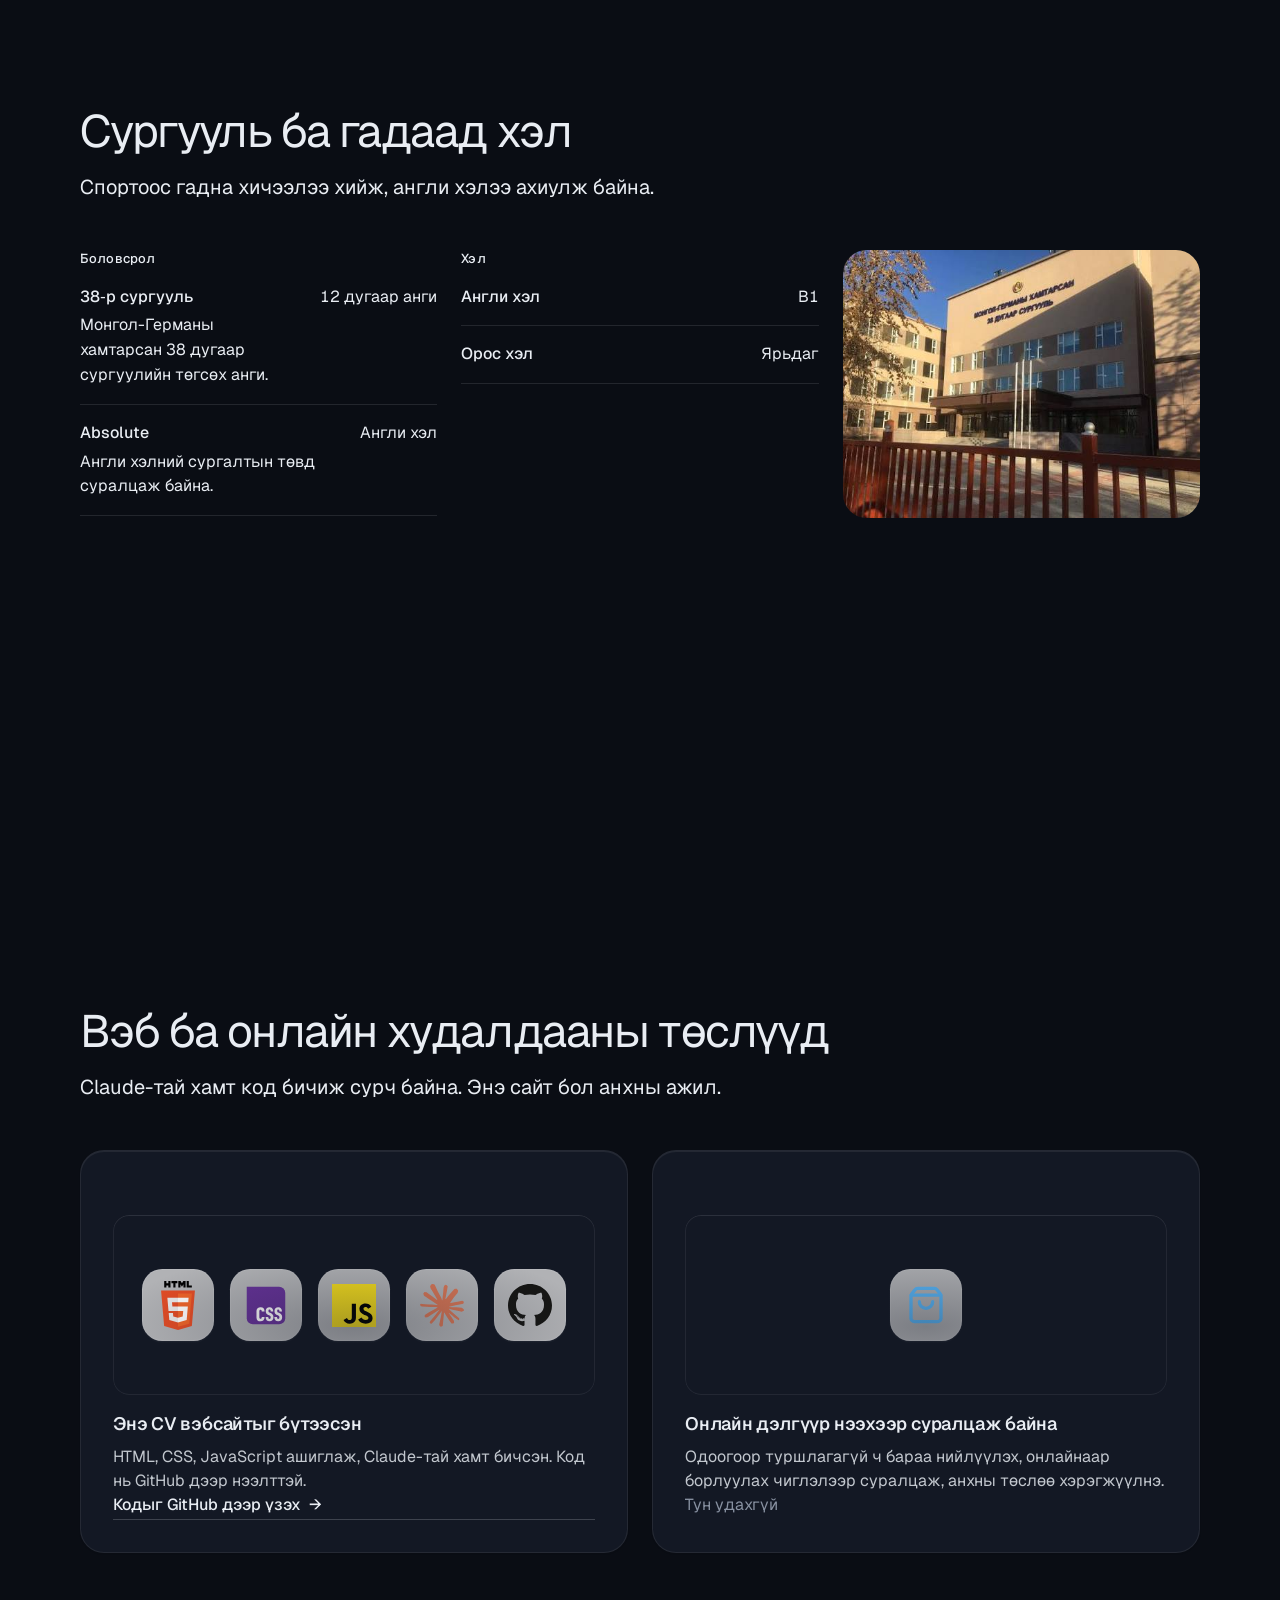
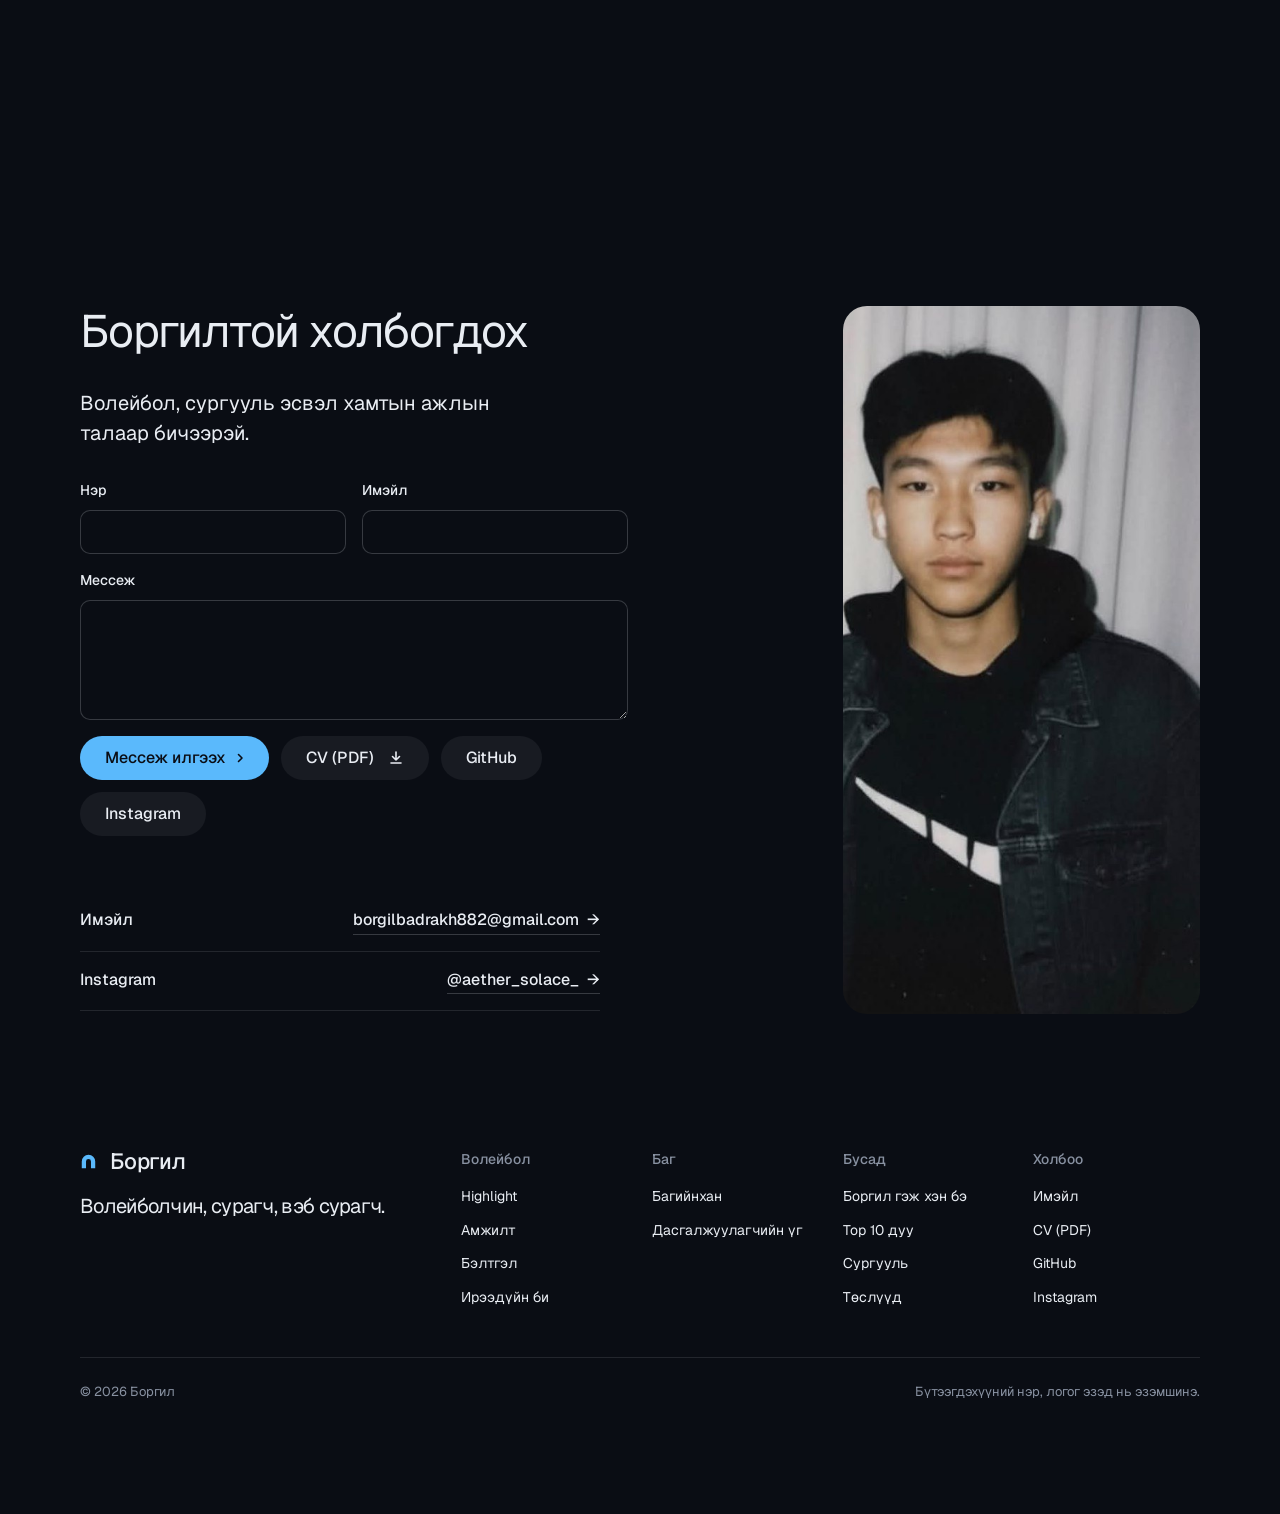
==== commit 55108012: "Show favourite sweets, drinks, gift ideas and the MLBB ID on the page Co-Authored-By: Claude Opus 5." ====
--- a/index.html
+++ b/index.html
@@ -201,6 +201,13 @@
   .like__media--pair { display: grid; grid-template-rows: 1fr 1fr; gap: 3px; background: var(--bg); }
   .like__media--pair img { position: relative; inset: auto; }
   .like__media--wine { display: grid; place-items: center; background: radial-gradient(120% 90% at 30% 20%, #8e2a45, #4a0f22 60%, #22070f); }
+  .like__media--sweet, .like__media--energy, .like__media--soda, .like__media--silver { display: grid; place-items: center; }
+  .like__media--sweet { background: radial-gradient(120% 90% at 30% 20%, #f7a8c4, #c2477a 60%, #5e1534); }
+  .like__media--energy { background: radial-gradient(120% 90% at 30% 20%, #4c5d3a, #1c2615 60%, #0b0f08); }
+  .like__media--soda { background: radial-gradient(120% 90% at 30% 20%, #e8574a, #9a1c1c 60%, #3d0909); }
+  .like__media--silver { background: radial-gradient(120% 90% at 30% 20%, #f1f3f6, #9aa3ae 55%, #3b4048); }
+  .like__media--silver .like__big { color: #1b1f26; }
+  .like:hover .like__big { transform: scale(1.06); }
   .like__big { font: 500 clamp(40px, 2.4vw + 18px, 64px)/1 var(--font-display); letter-spacing: -.04em; color: #fbe9ee; transition: transform .5s cubic-bezier(.2,.7,.2,1); }
   .like--music:hover .like__big { transform: scale(1.06); }
   .like--music:focus-visible { outline: 2px solid var(--wine); outline-offset: 4px; border-radius: var(--r-lg); }
@@ -364,7 +371,7 @@
     <div class="wrap">
       <div class="section-head">
         <h2 id="likes-h" data-en="What I love">Миний дуртай зүйлс</h2>
-        <p data-en="Food, hobbies and what I do in my free time.">Хоол, хобби, чөлөөт цагаараа юу хийдэг вэ.</p>
+        <p data-en="Food, sweets, drinks, hobbies, and the gifts that make me happy.">Хоол, амттан, ундаа, хобби, мөн ямар бэлэгт баярладаг вэ.</p>
       </div>
       <div class="likes">
         <article class="like">
@@ -384,6 +391,7 @@
           <p class="me__kicker" data-en="Hobby 03 · Games">Хобби 03 · Тоглоом</p>
           <h3 data-en="Online games">Онлайн тоглоом</h3>
           <p>Mobile Legends: Bang Bang, Counter-Strike 2.</p>
+          <p><b>MLBB ID:</b> 525673368</p>
         </article>
         <a class="like like--music" href="#music">
           <div class="like__media like__media--wine"><span class="like__big">Top 10</span></div>
@@ -391,6 +399,30 @@
           <h3 data-en="Listening to music">Дуу сонсох</h3>
           <p><span data-en="My ten favourite songs, each with a YouTube link">Дуртай 10 дуу маань, YouTube холбоостой</span> <span aria-hidden="true">&darr;</span></p>
         </a>
+        <article class="like">
+          <div class="like__media like__media--sweet"><span class="like__big">Sweeto</span></div>
+          <p class="me__kicker" data-en="Favourite · Sweets">Дуртай · Амттан</p>
+          <h3 data-en="Sweets">Амттан</h3>
+          <p data-en="Ice cream, soft drinks and Sweeto candy.">Зайрмаг, soft drink, Sweeto чихэрт дуртай.</p>
+        </article>
+        <article class="like">
+          <div class="like__media like__media--energy"><span class="like__big">Energy</span></div>
+          <p class="me__kicker" data-en="Favourite · Drinks">Дуртай · Ундаа</p>
+          <h3 data-en="Energy drinks">Эрчим хүчний ундаа</h3>
+          <p>White Monster, Mango, Target.</p>
+        </article>
+        <article class="like">
+          <div class="like__media like__media--soda"><span class="like__big">Cola</span></div>
+          <p class="me__kicker" data-en="Favourite · Drinks">Дуртай · Ундаа</p>
+          <h3 data-en="Soft drinks">Амтат ундаа</h3>
+          <p data-en="Cola, Sprite, Fanta. I drink pretty much all of them.">Cola, Sprite, Fanta. Бараг бүгдийг нь уудаг.</p>
+        </article>
+        <article class="like">
+          <div class="like__media like__media--silver"><span class="like__big" data-en="Gift">Бэлэг</span></div>
+          <p class="me__kicker" data-en="Gift ideas">Бэлэгний санаа</p>
+          <h3 data-en="What makes me happy">Юунд баярладаг вэ</h3>
+          <p data-en="Earphones, snacks, silver necklaces and accessories. I really love them.">Чихэвч, снакс, мөнгөн зүүлт, аксессуарт маш дуртай.</p>
+        </article>
       </div>
     </div>
   </section>
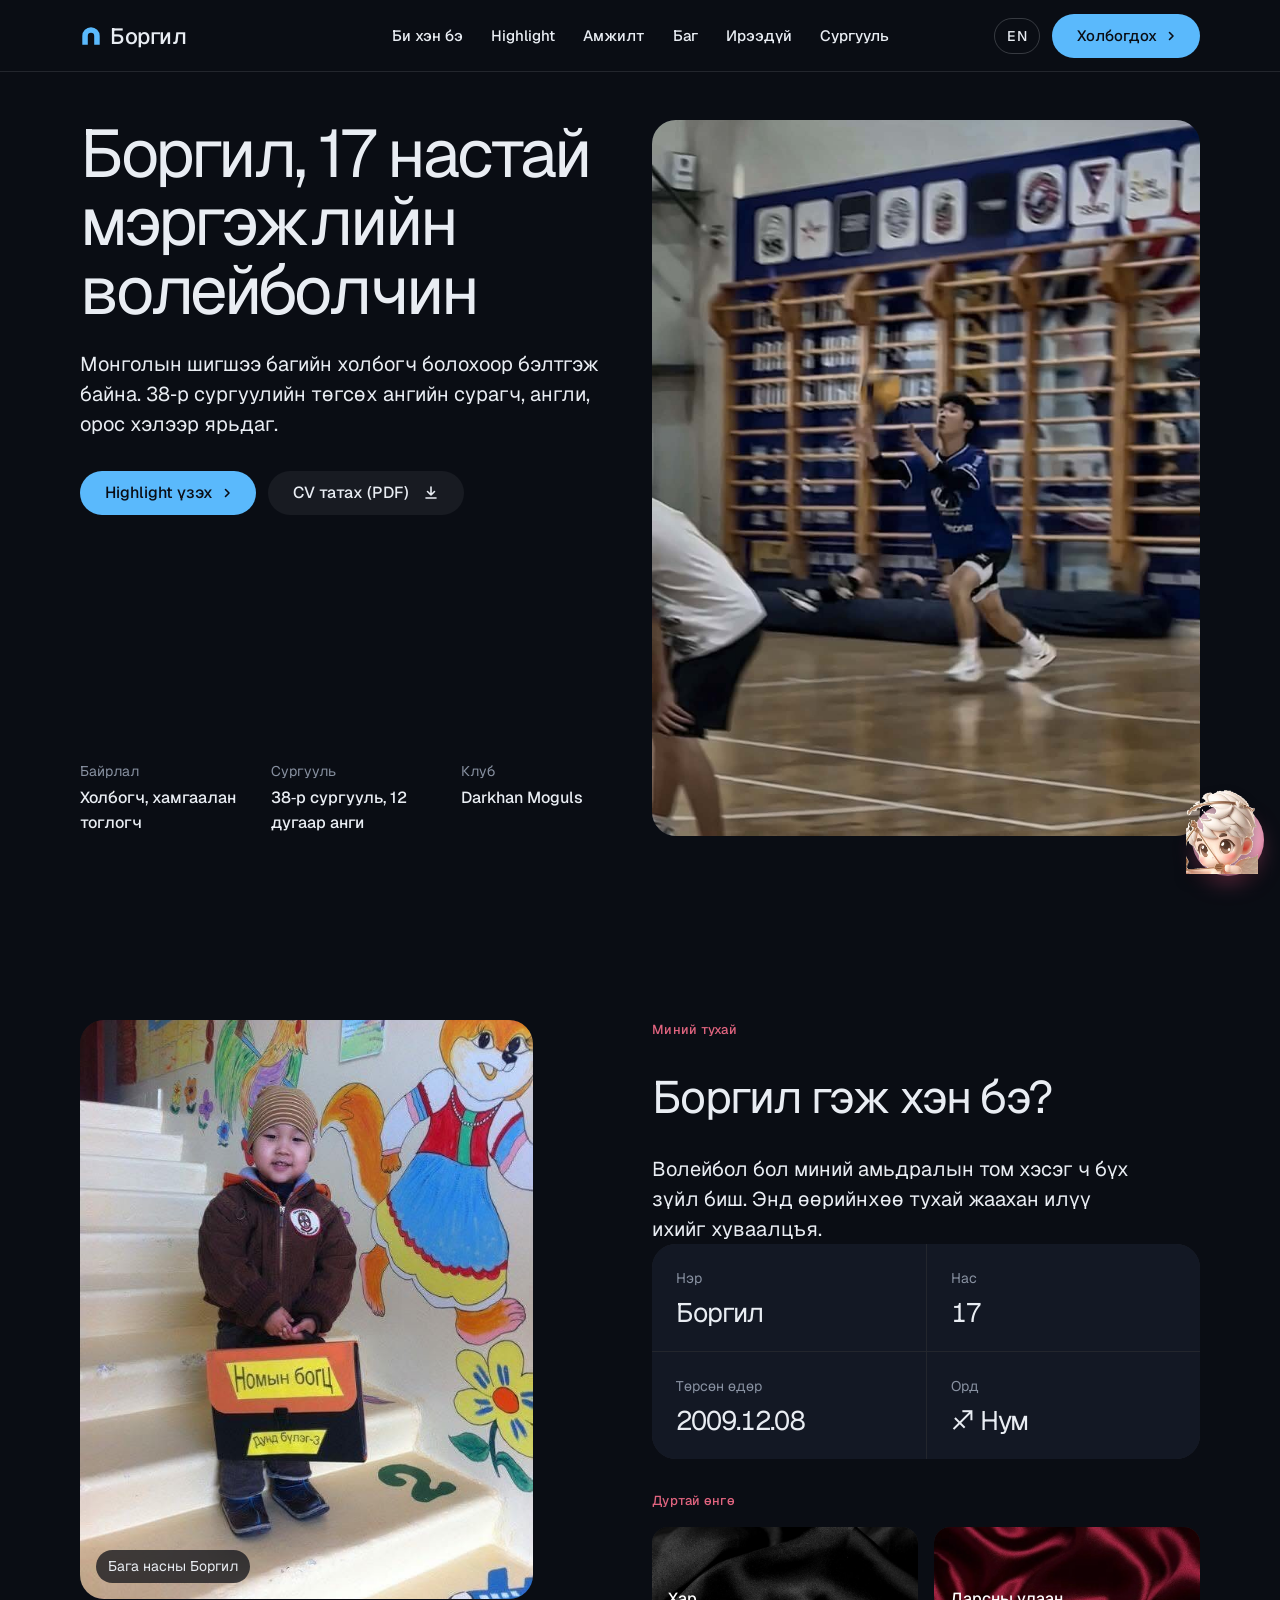
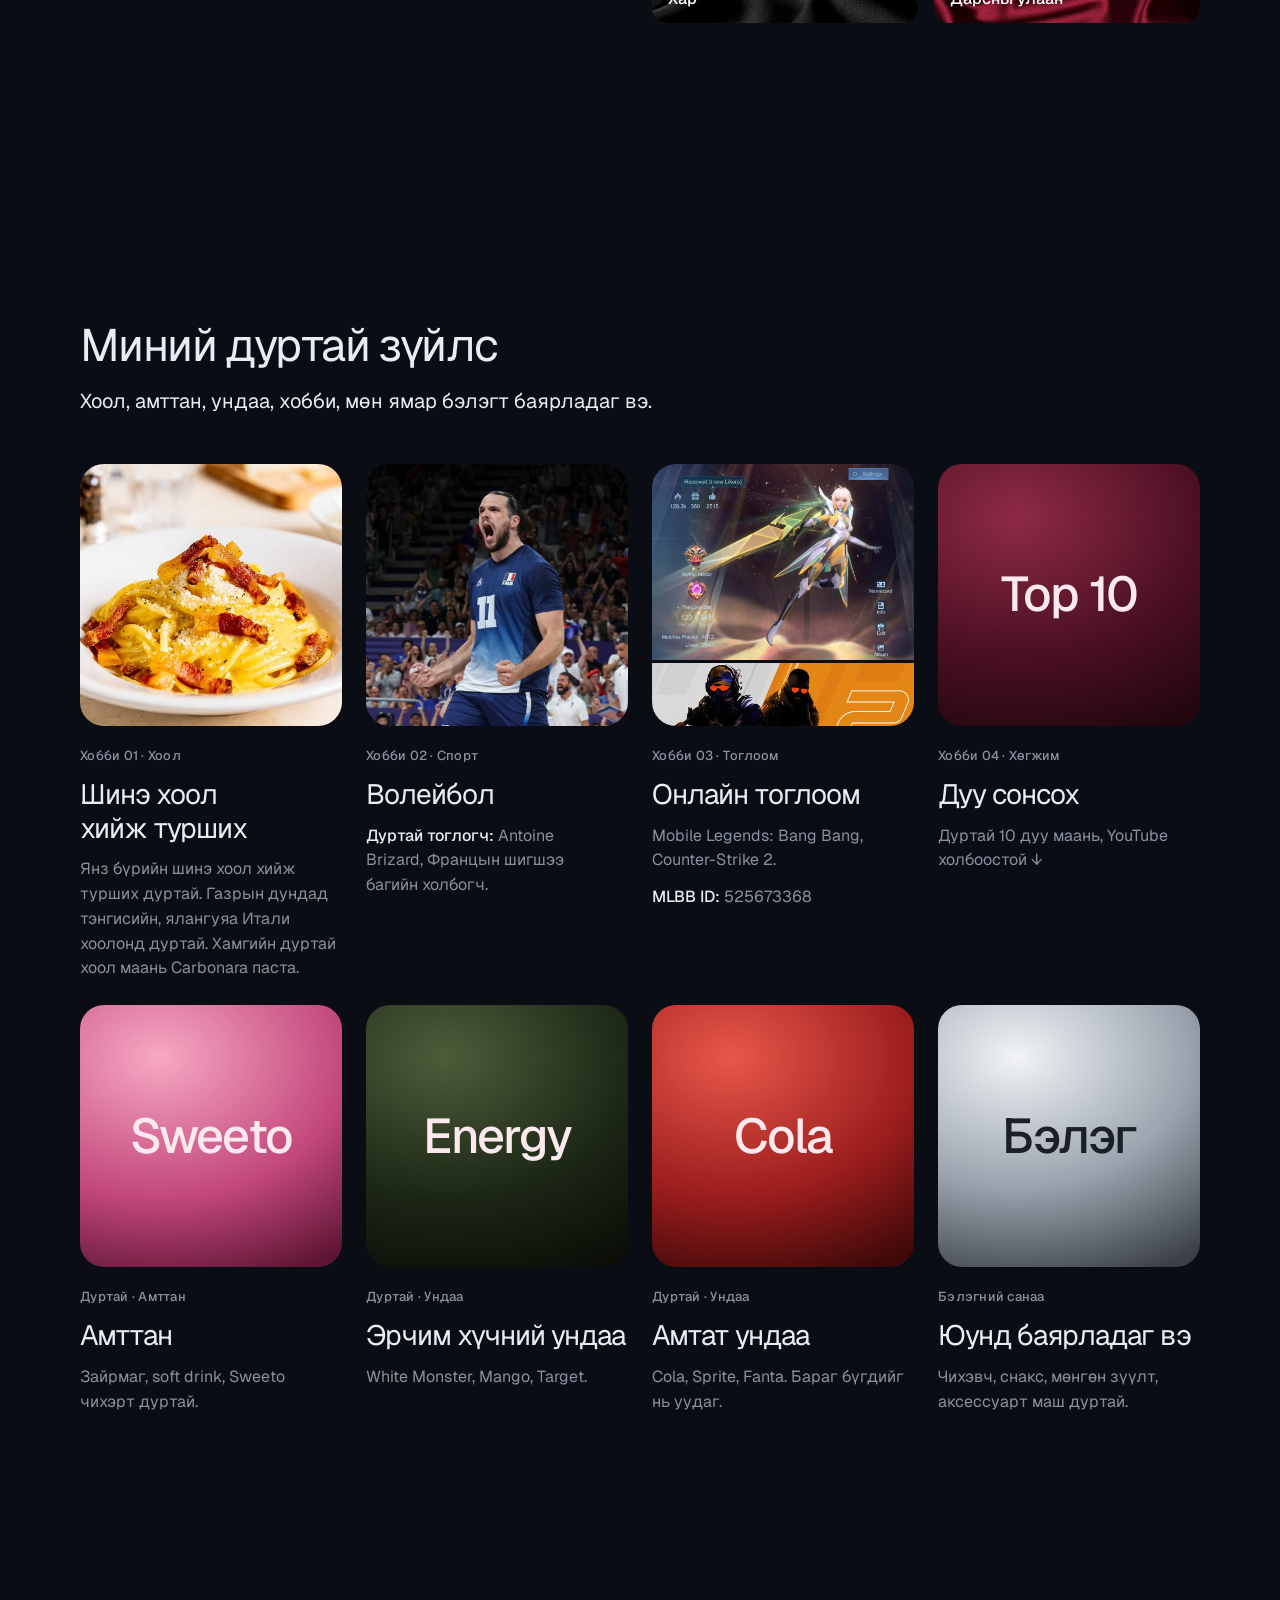
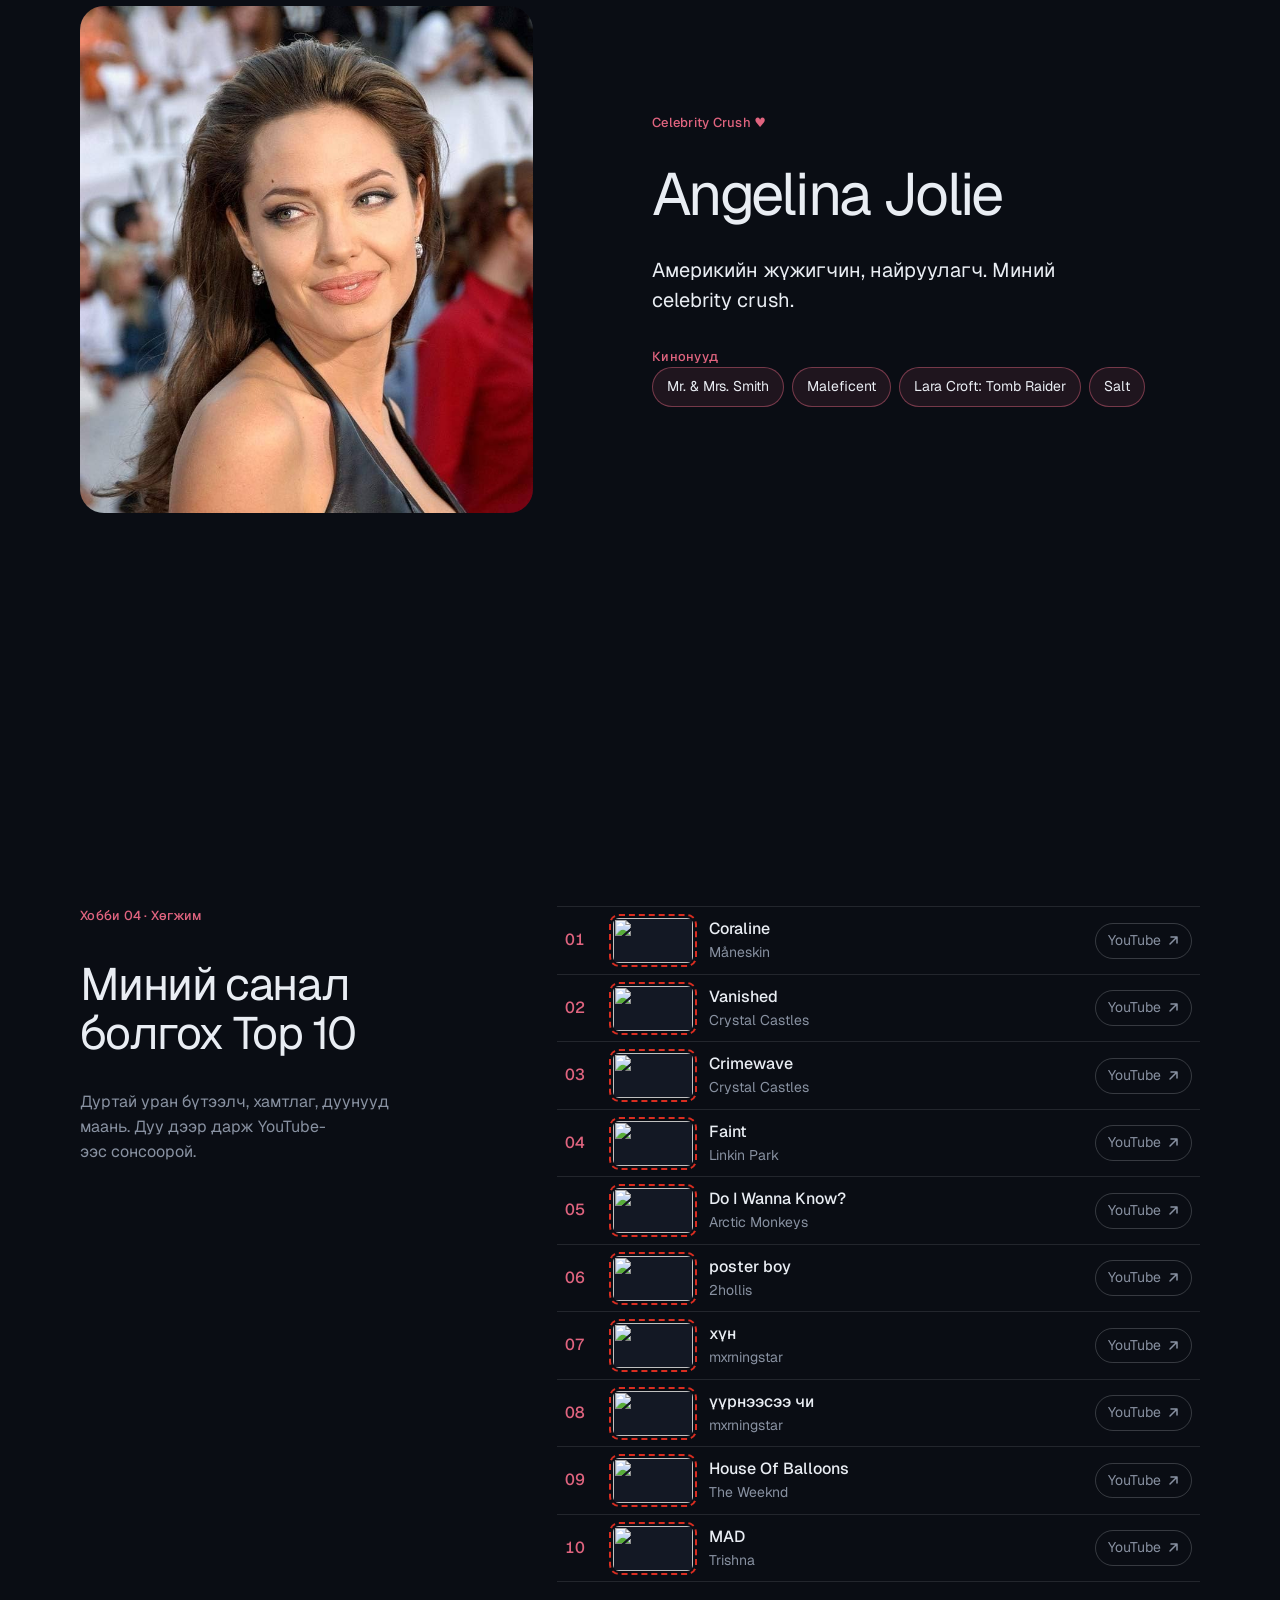
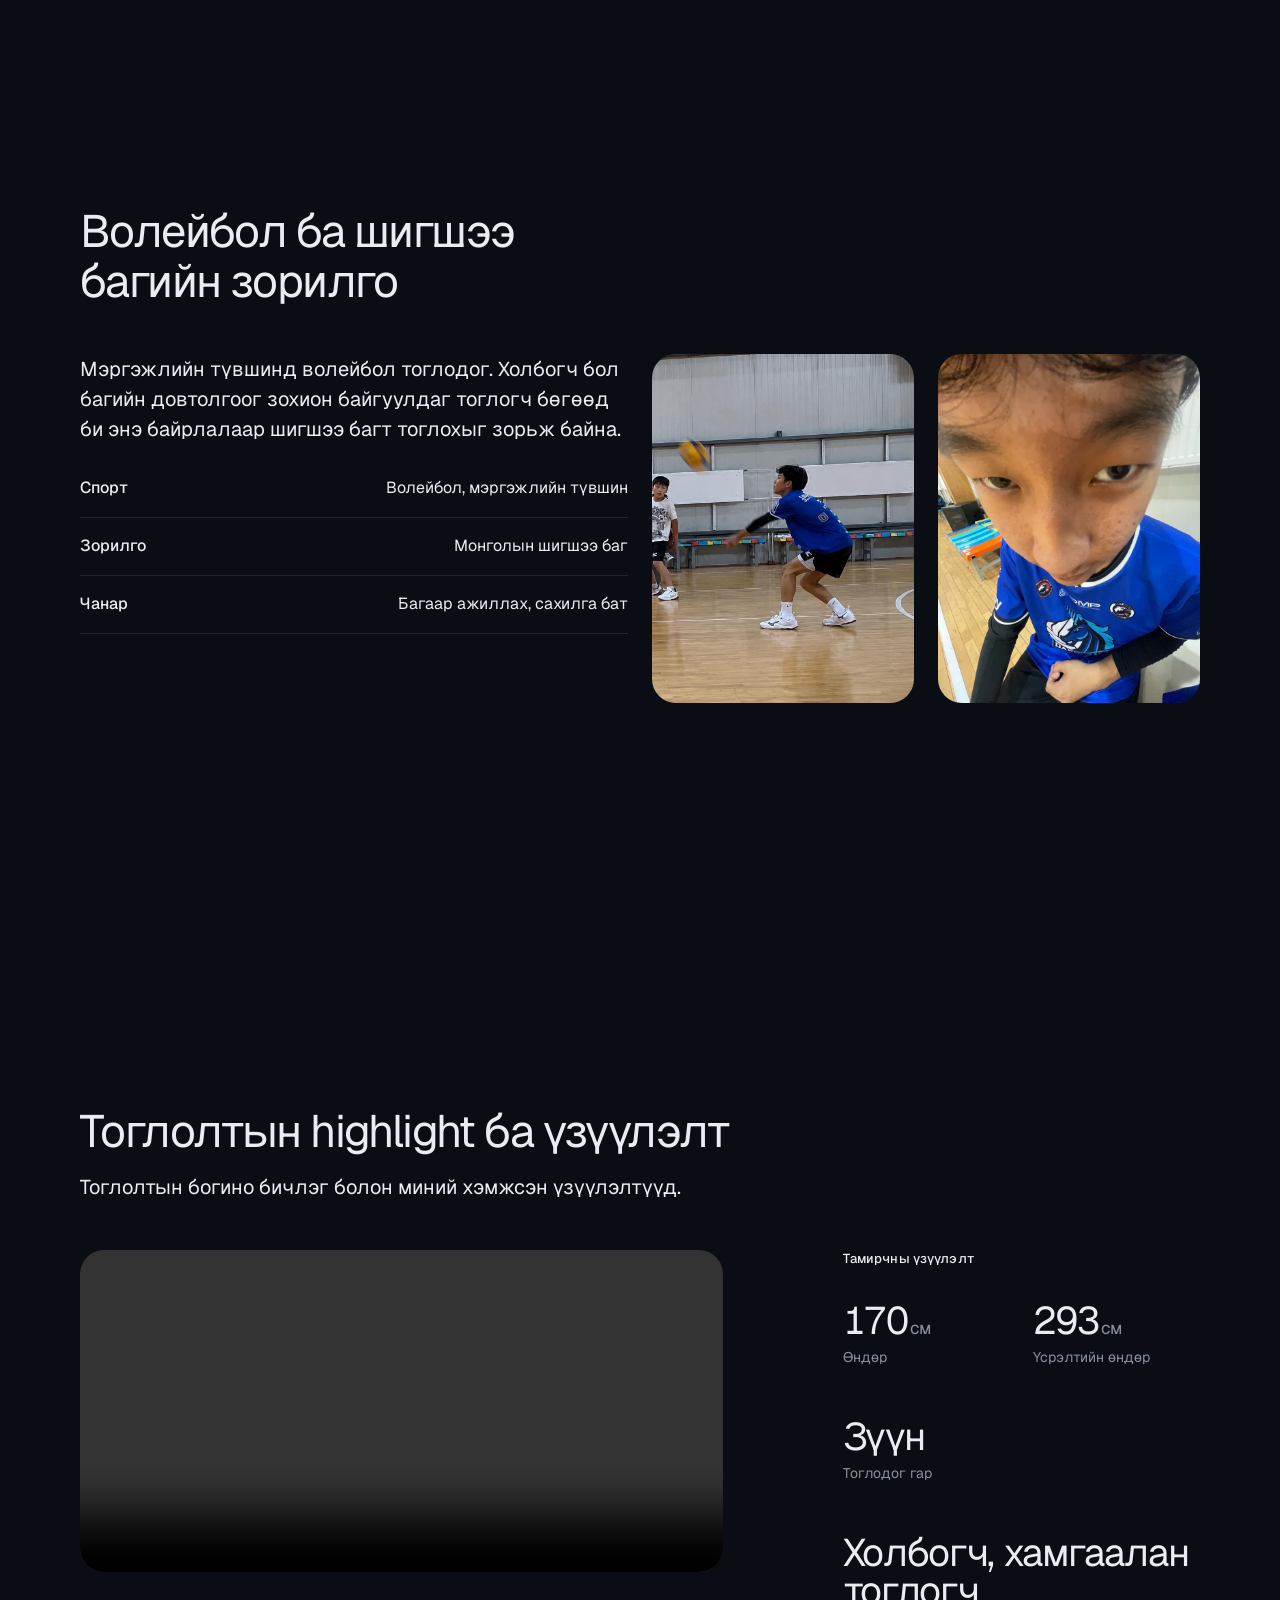
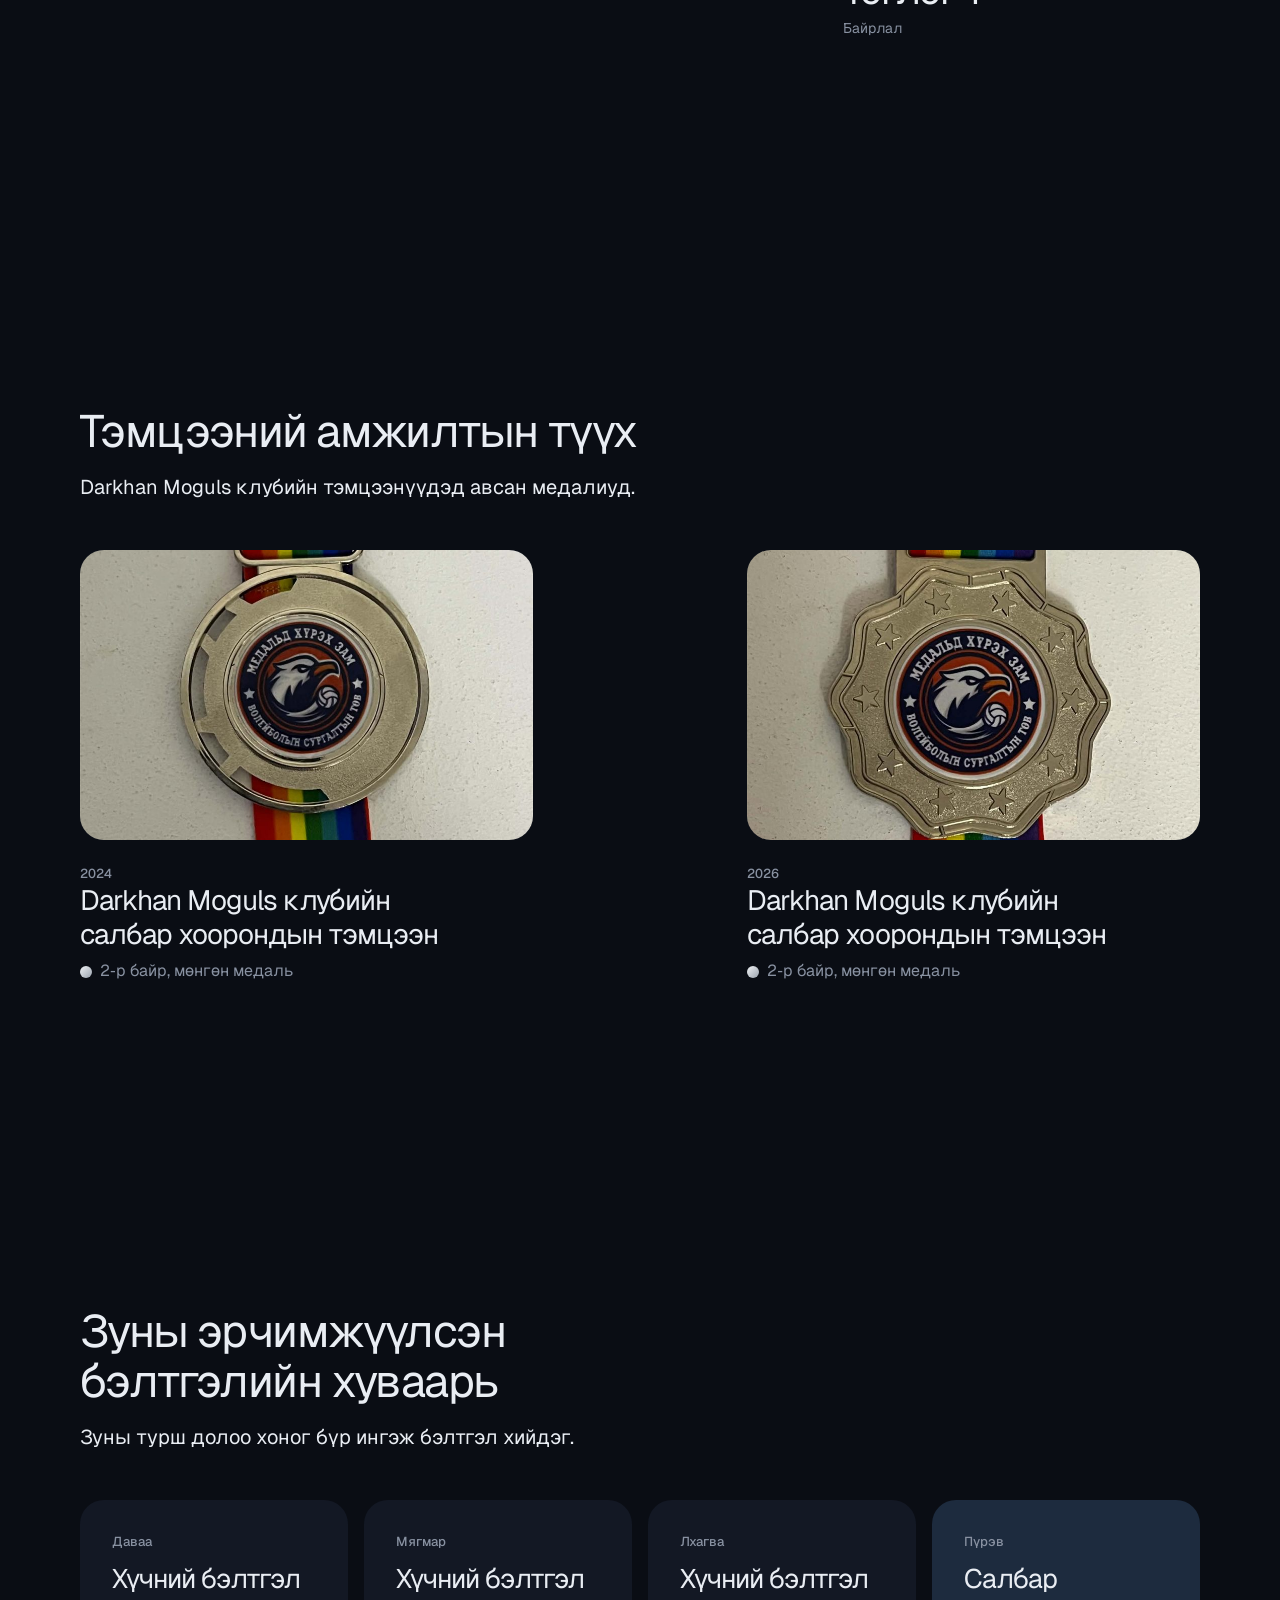
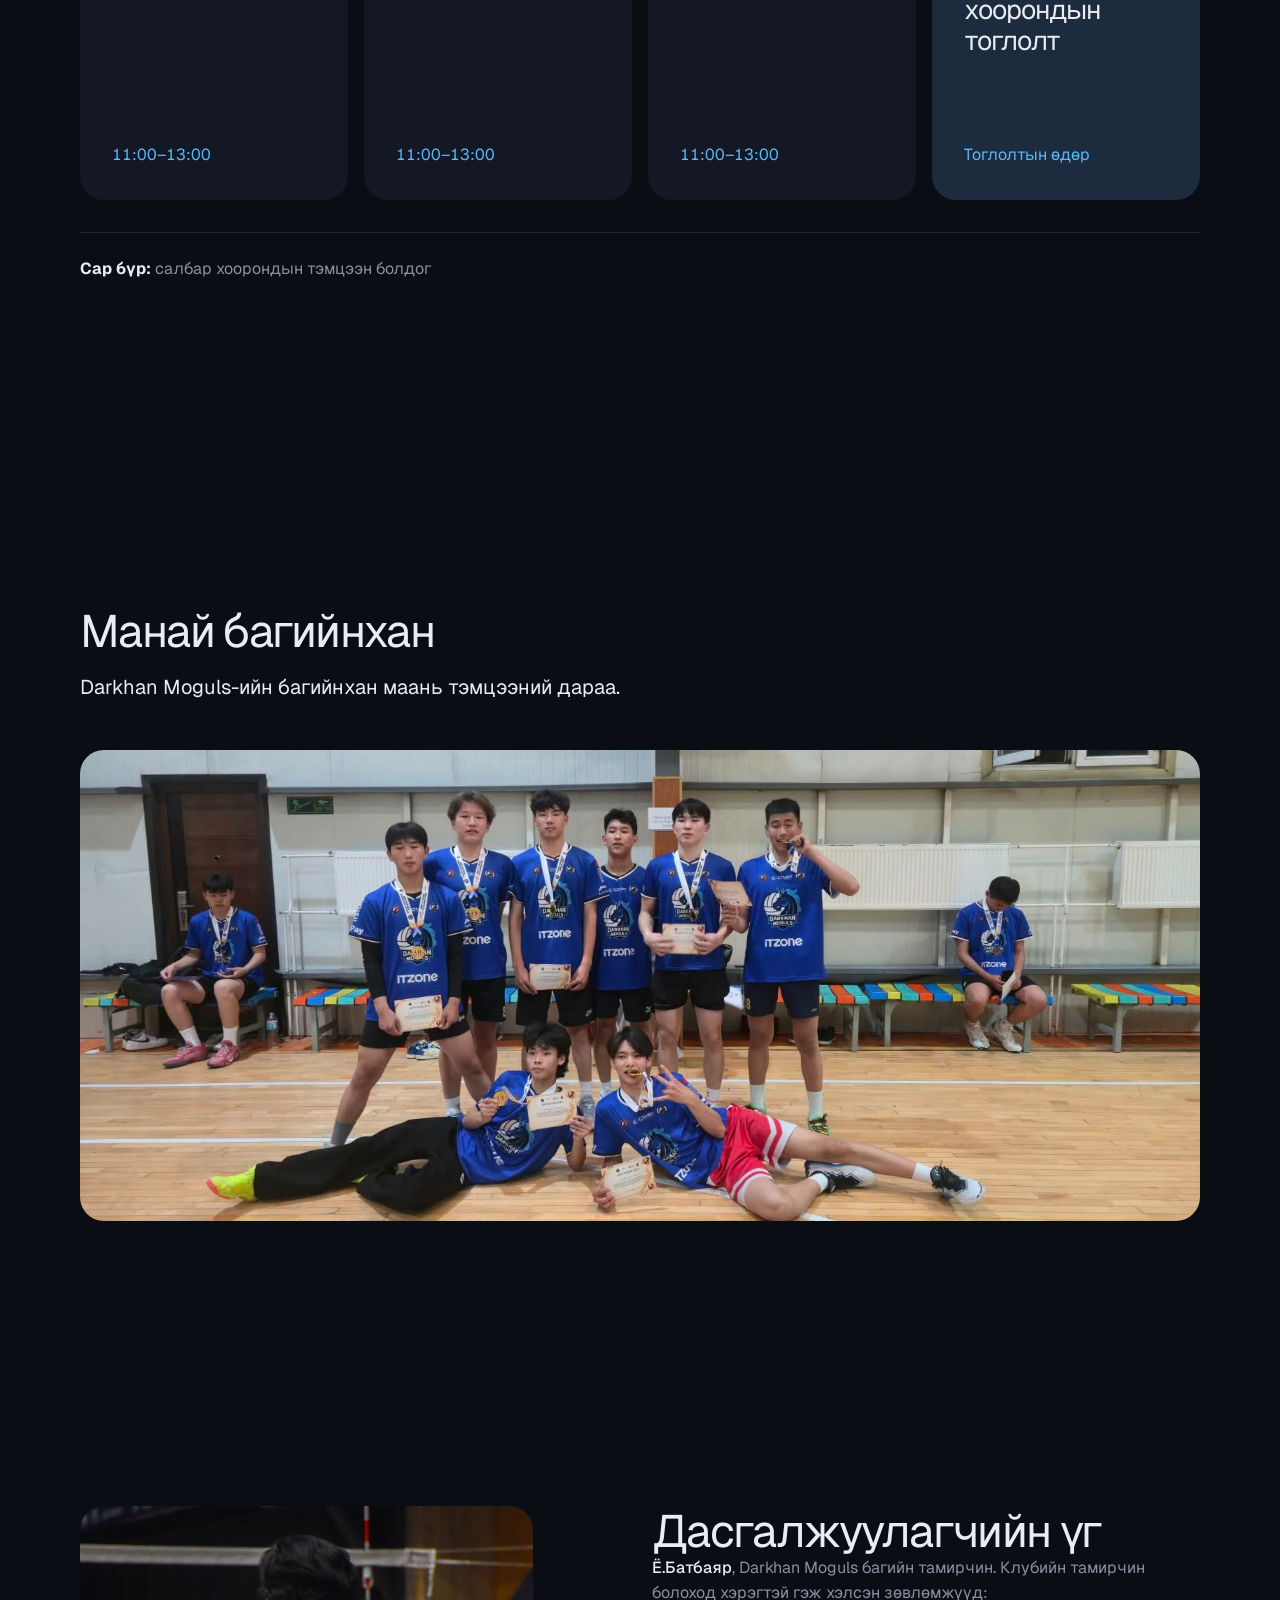
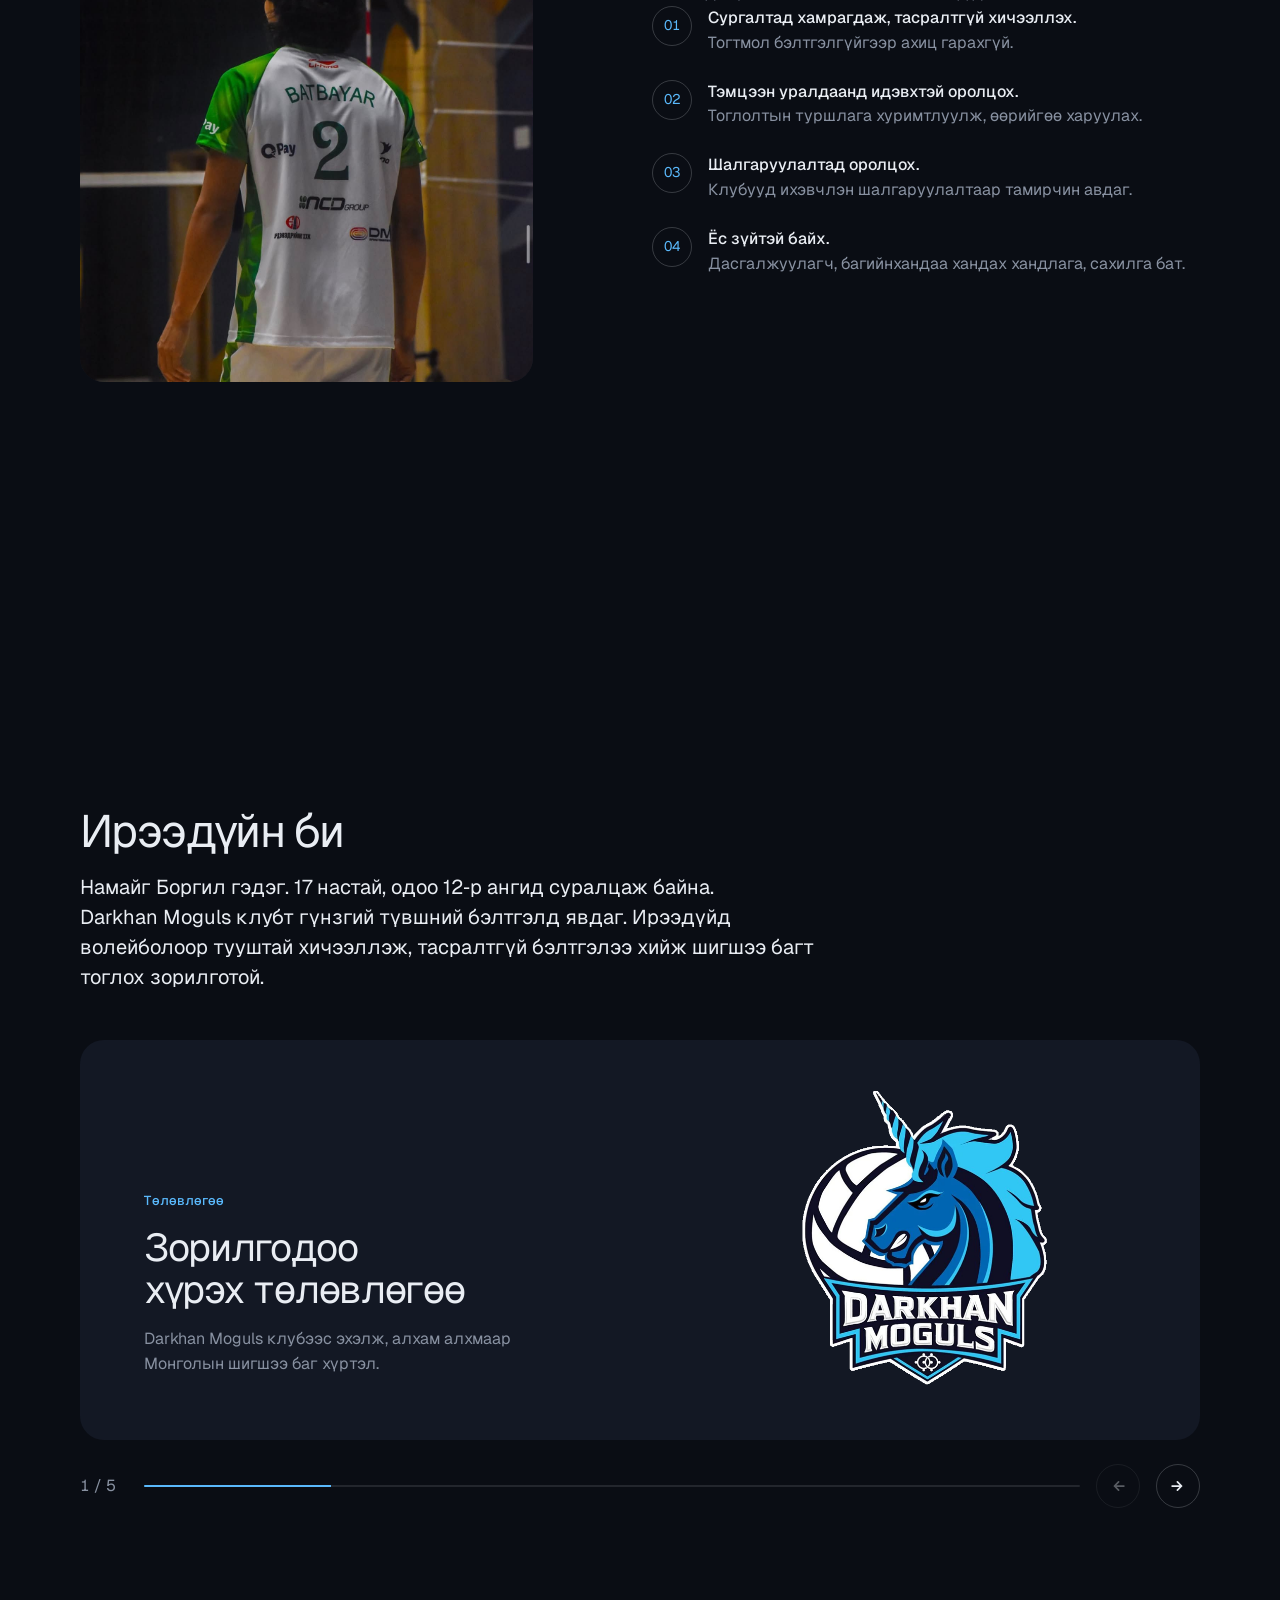
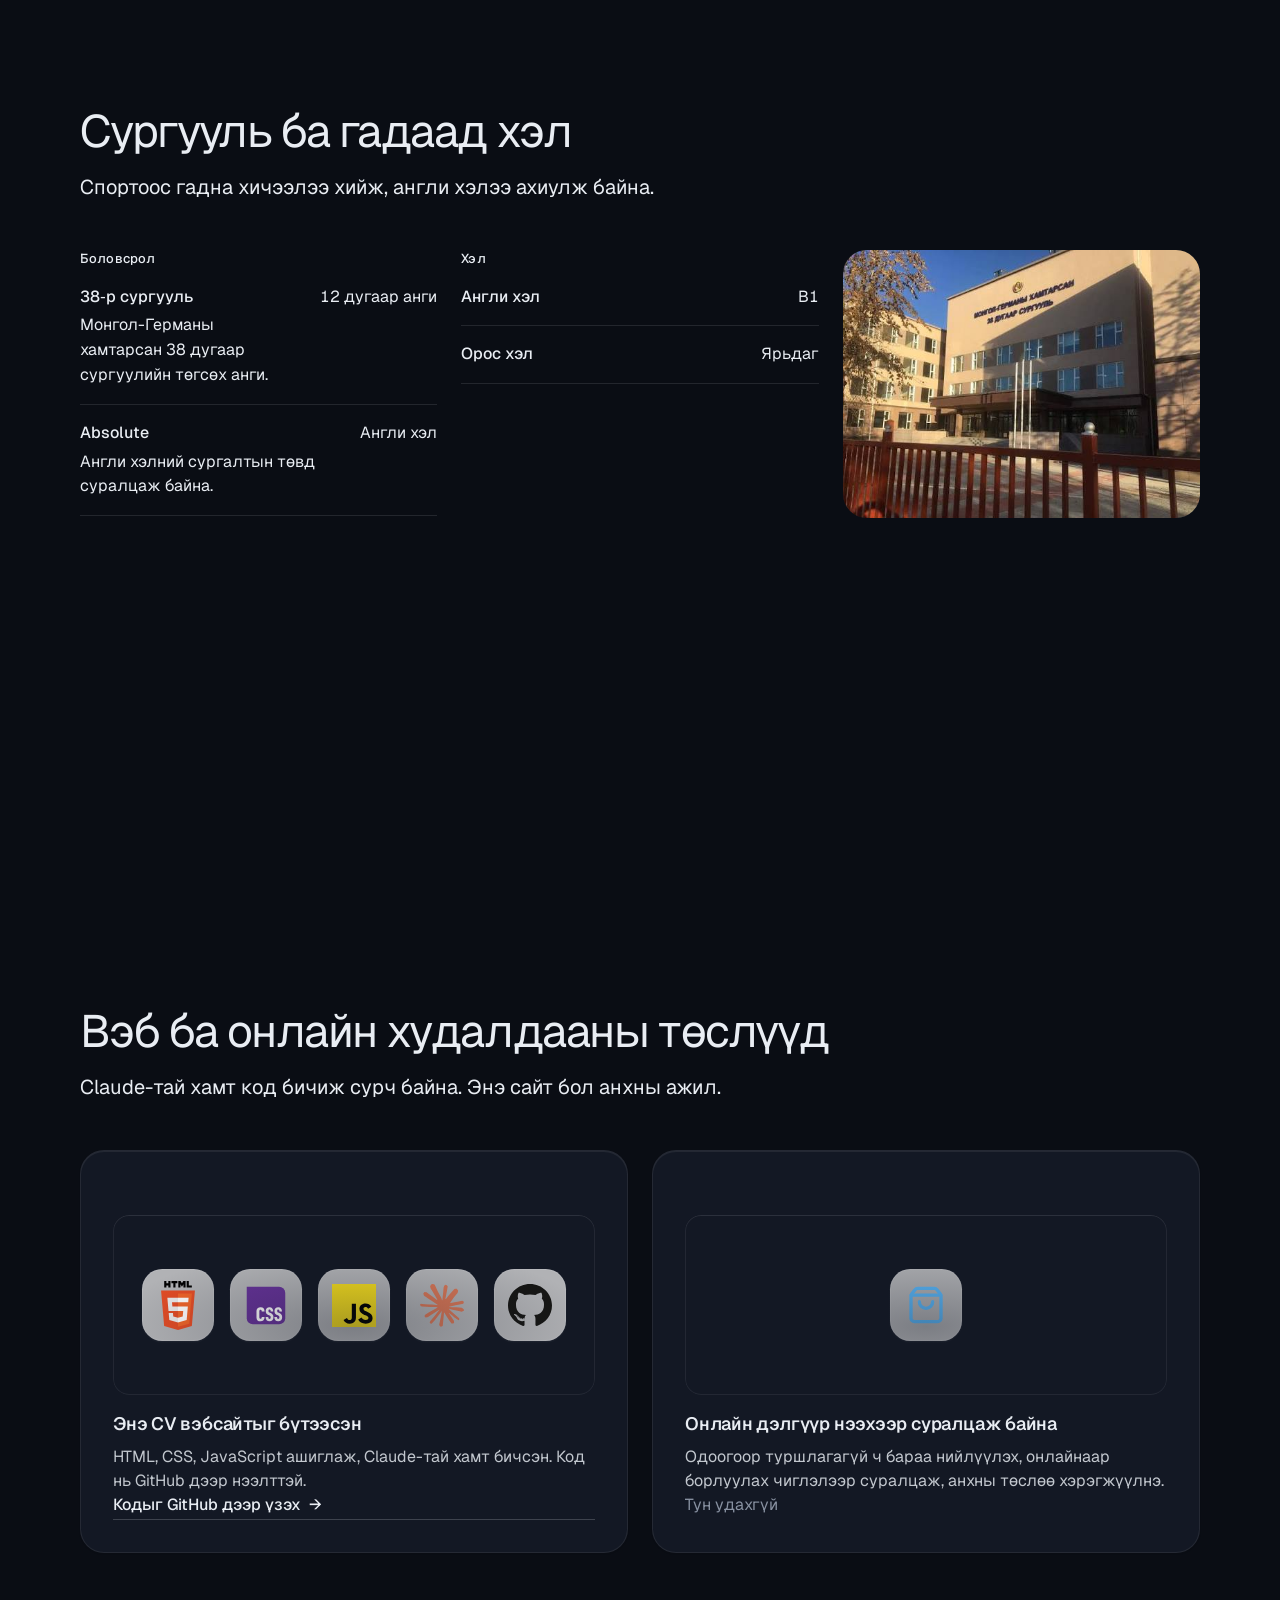
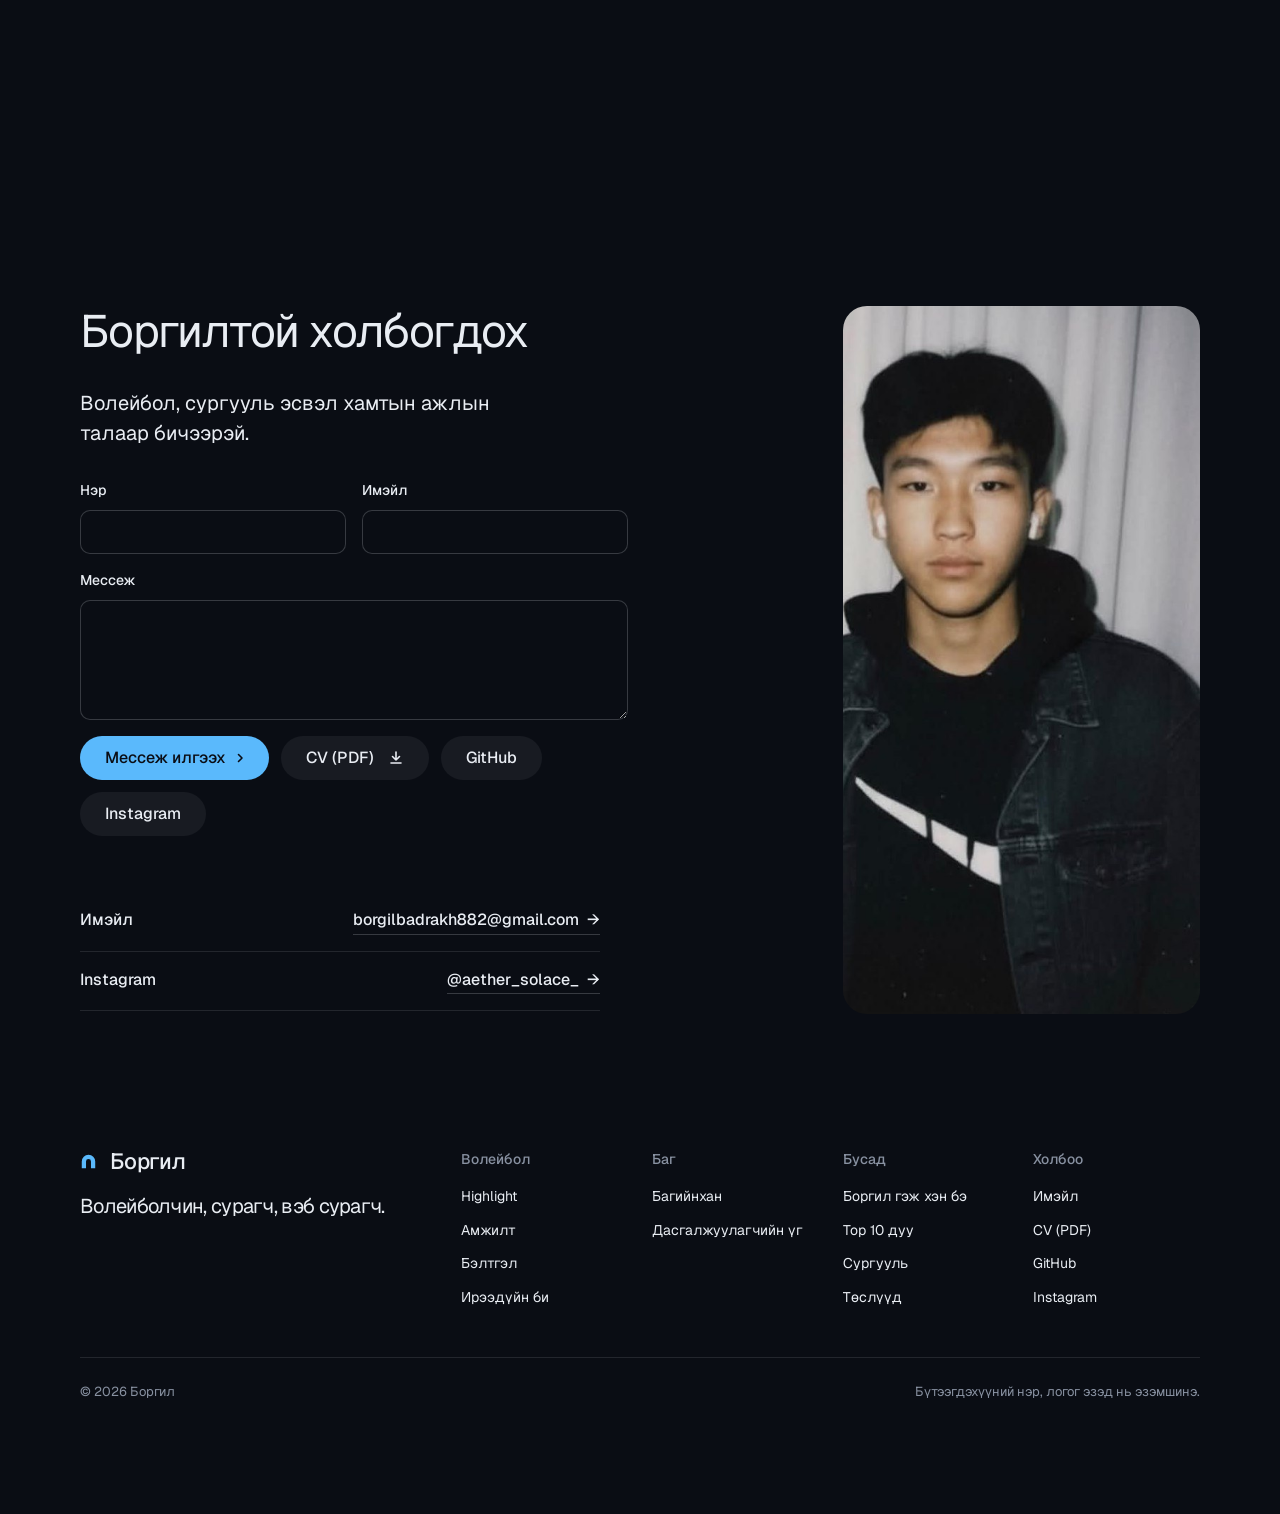
==== commit 1d480136: "Add the carbonara recipe to the food card and Mythic Honor 35 to the games card Co-Authored-By: Clau" ====
--- a/index.html
+++ b/index.html
@@ -208,6 +208,40 @@
   .like__media--silver { background: radial-gradient(120% 90% at 30% 20%, #f1f3f6, #9aa3ae 55%, #3b4048); }
   .like__media--silver .like__big { color: #1b1f26; }
   .like:hover .like__big { transform: scale(1.06); }
+  /* a card opens into its own detail view (a dialog); the music card still jumps to the Top 10 */
+  article.like { cursor: pointer; border-radius: var(--r-lg); }
+  article.like:focus-visible { outline: 2px solid var(--wine); outline-offset: 4px; }
+  .like-detail { width: min(680px, calc(100vw - 32px)); max-height: calc(100svh - 32px); padding: 0; border: 1px solid var(--line); border-radius: var(--r-lg); background: var(--bg); color: var(--ink); overflow: auto; }
+  .like-detail::backdrop { background: rgb(5 7 12 / .72); backdrop-filter: blur(6px); }
+  .like-detail[open] { animation: like-in .3s cubic-bezier(.2,.7,.2,1); }
+  @keyframes like-in { from { opacity: 0; transform: translateY(16px) scale(.98); } }
+  .like-detail .like__media { aspect-ratio: 16 / 10; margin: 0; border-radius: 0; }
+  .like-detail .like__media--pair { aspect-ratio: auto; grid-template-rows: none; grid-template-columns: 1fr 1fr; height: 300px; }
+  .like-detail .like__big { font-size: clamp(56px, 8vw, 96px); }
+  .like-detail__body { display: grid; gap: var(--s-3); padding: var(--s-6); }
+  .like-detail__body h3 { margin: 0; font: var(--display-weight) clamp(28px, 2vw + 16px, 40px)/1.1 var(--font-display); letter-spacing: var(--display-tracking); }
+  .like-detail__body p { margin: 0; color: var(--muted); font-size: 18px; }
+  .like-detail__body p b { color: var(--ink); font-weight: 500; }
+  .like__more { display: none; }
+  .like-detail .like__more { display: grid; gap: var(--s-5); margin-top: var(--s-3); }
+  .idcard__wide { grid-column: 1 / -1; }
+  .like-detail .recipe { gap: var(--s-3); }
+  .recipe h4 { margin: var(--s-2) 0 0; font: var(--display-weight) clamp(22px, 1vw + 16px, 28px)/1.15 var(--font-display); letter-spacing: var(--display-tracking); }
+  .recipe .me__kicker { margin-top: var(--s-2); }
+  .recipe :is(ul, ol) { margin: 0; padding-left: 1.3em; display: grid; gap: var(--s-2); color: var(--ink); font-size: 16px; line-height: 1.5; }
+  .recipe li::marker { color: var(--wine); }
+  .like-detail__body .recipe__tip { padding: var(--s-4); border-radius: var(--r-md); background: color-mix(in oklab, var(--wine) 12%, transparent); color: var(--ink); font-size: 16px; }
+  .like-detail__body .recipe__src { font-size: var(--t-small); }
+  .recipe__src a { color: var(--wine); }
+  .clan { display: flex; align-items: center; gap: var(--s-4); }
+  .clan img { width: 88px; height: 88px; flex: none; border-radius: var(--r-md); object-fit: cover; }
+  .like-detail__body .clan p { color: var(--ink); }
+  .like-detail__body .me__kicker { color: var(--wine); font-size: var(--t-label); }
+  .clan__name { margin: 0; font: var(--display-weight) clamp(28px, 2vw + 16px, 40px)/1.1 var(--font-display) !important; letter-spacing: var(--display-tracking); }
+  .like-detail__close { position: absolute; top: var(--s-4); right: var(--s-4); z-index: 2; width: 44px; height: 44px; border-radius: 50%; border: 0; background: rgb(10 13 20 / .72); backdrop-filter: blur(6px); color: #fff; font-size: 24px; line-height: 1; cursor: pointer; }
+  .like-detail__close:hover { background: rgb(10 13 20 / .9); }
+  @media (max-width: 639px) { .like-detail { width: 100vw; max-width: 100vw; max-height: 92svh; margin: auto 0 0; border-radius: var(--r-lg) var(--r-lg) 0 0; } .like-detail .like__media--pair { height: 200px; } .like-detail__body { padding: var(--s-5); } }
+  @media (prefers-reduced-motion: reduce) { .like-detail[open] { animation: none; } }
   .like__big { font: 500 clamp(40px, 2.4vw + 18px, 64px)/1 var(--font-display); letter-spacing: -.04em; color: #fbe9ee; transition: transform .5s cubic-bezier(.2,.7,.2,1); }
   .like--music:hover .like__big { transform: scale(1.06); }
   .like--music:focus-visible { outline: 2px solid var(--wine); outline-offset: 4px; border-radius: var(--r-lg); }
@@ -379,6 +413,44 @@
           <p class="me__kicker" data-en="Hobby 01 · Food">Хобби 01 · Хоол</p>
           <h3 data-en="Cooking new dishes">Шинэ хоол хийж турших</h3>
           <p data-en="I love trying new recipes. My favourite is Mediterranean food, especially Italian, and my favourite dish is pasta carbonara.">Янз бүрийн шинэ хоол хийж турших дуртай. Газрын дундад тэнгисийн, ялангуяа Итали хоолонд дуртай. Хамгийн дуртай хоол маань Carbonara паста.</p>
+          <div class="like__more recipe">
+            <h4 data-en="Carbonara recipe · 4 servings">Carbonara-ийн жор · 4 хүний порц</h4>
+            <p class="me__kicker" data-en="Fresh pasta">Шинэ гоймон</p>
+            <ul>
+              <li data-en="275 g 00 flour">275 г «00» гурил</li>
+              <li data-en="2 eggs + 2 egg yolks">2 өндөг + 2 шар</li>
+              <li data-en="A pinch of salt, a little water if needed">Чимх давс, шаардлагатай бол бага зэрэг ус</li>
+              <li data-en="Rice flour or semolina for dusting">Цацах будааны гурил эсвэл семолина</li>
+            </ul>
+            <p class="me__kicker" data-en="Crispy crumbs (pangrattato)">Шаржигнуур үйрмэг (pangrattato)</p>
+            <ul>
+              <li data-en="1 tbsp olive oil">1 х/х оливын тос</li>
+              <li data-en="20 g panko breadcrumbs">20 г панко талхны үйрмэг</li>
+              <li data-en="25 g grated Pecorino Romano">25 г үрсэн Pecorino Romano бяслаг</li>
+            </ul>
+            <p class="me__kicker" data-en="Sauce">Соус</p>
+            <ul>
+              <li data-en="115 g guanciale (cured pork cheek)">115 г guanciale (гахайн хацрын хатаасан мах)</li>
+              <li data-en="2 eggs + 2 egg yolks">2 өндөг + 2 шар</li>
+              <li data-en="100 g grated Pecorino Romano, plus more on top">100 г үрсэн Pecorino Romano, дээр нь цацахад нэмэлт</li>
+              <li data-en="1 tbsp coarse black pepper">1 х/х бүдүүн нунтагласан хар перец</li>
+              <li data-en="Salt for the pasta water">Гоймон чанах усанд давс</li>
+            </ul>
+            <p class="me__kicker" data-en="How to make it">Хийх заавар</p>
+            <ol>
+              <li data-en="Mix the flour, eggs, yolks and salt, then knead for 5–10 minutes until smooth. Add water only if it's too dry.">Гурил, өндөг, шар, давсаа холиод 5–10 минут зуурч гөлгөр болго. Хэт хуурай бол л ус нэм.</li>
+              <li data-en="Wrap the dough and let it rest for 1–3 hours.">Зуурмагаа боож 1–3 цаг амраа.</li>
+              <li data-en="Roll it out about 3 mm thin, dust with flour and cut into spaghetti.">3 мм орчим нимгэн элдээд гурил цацаж, спагетти болгон хэрч.</li>
+              <li data-en="Toast the panko in olive oil for 3–4 minutes until golden, then stir in the Pecorino off the heat.">Панког оливын тосонд 3–4 минут шаргал болтол хуурч, галнаас аваад бяслагаа хутга.</li>
+              <li data-en="Put the guanciale in a cold pan, then cook on medium heat for 9–11 minutes until crisp.">Guanciale-аа хүйтэн хайруулд хийгээд дунд галд 9–11 минут шаржигнатал шарж.</li>
+              <li data-en="Whisk the eggs, yolks, Pecorino and pepper together.">Өндөг, шар, бяслаг, перцээ сайтар хутга.</li>
+              <li data-en="Cook the pasta in salted boiling water for about 60 seconds. Keep 1 cup of the pasta water.">Гоймноо давстай буцалж буй усанд 60 секунд орчим чана. 1 аяга усыг нь хадгал.</li>
+              <li data-en="Off the heat, toss the pasta with the guanciale, the egg mix and a splash of pasta water until glossy and creamy.">Галнаас аваад гоймон, guanciale, өндөгний хольц, бага зэрэг гоймны усыг хурдан хутгаж гялгар, тослог соус болго.</li>
+              <li data-en="Serve right away with more Pecorino, the crumbs and pepper on top.">Дээр нь бяслаг, үйрмэг, перец цацаад шууд идээрэй.</li>
+            </ol>
+            <p class="recipe__tip" data-en="Tip: use room-temperature eggs and work fast, so the sauce turns silky instead of scrambled.">Зөвлөгөө: өндгөө өрөөний температуртай байлгаж, хурдан хутгавал соус чинь өндөгний шарсан хуурга биш, торгомсог болно.</p>
+            <p class="recipe__src"><span data-en="Recipe from">Жорын эх сурвалж:</span> <a href="https://youtu.be/CG1Yzk_F0P8" target="_blank" rel="noopener">Nick's Kitchen · YouTube</a></p>
+          </div>
         </article>
         <article class="like">
           <div class="like__media"><img src="assets/img/brizard.jpg" alt="Antoine Brizard Францын шигшээ багийн өмсгөлтэй" data-en-alt="Antoine Brizard in the French national team jersey" loading="lazy" width="612" height="408" style="object-position: 62% 30%"></div>
@@ -392,6 +464,19 @@
           <h3 data-en="Online games">Онлайн тоглоом</h3>
           <p>Mobile Legends: Bang Bang, Counter-Strike 2.</p>
           <p><b>MLBB ID:</b> 525673368</p>
+          <div class="like__more">
+            <div class="clan">
+              <img src="assets/img/clan-eclyps.jpg" alt="Eclyps кланы лого" data-en-alt="Eclyps clan logo" loading="lazy" width="428" height="428">
+              <div><p class="me__kicker" data-en="Clan">Клан</p><p class="clan__name">Eclyps</p></div>
+            </div>
+            <dl class="idcard">
+              <div><dt data-en="Role">Үүрэг</dt><dd>Marksman</dd></div>
+              <div><dt data-en="Favourite hero">Дуртай баатар</dt><dd>Wanwan</dd></div>
+              <div><dt>MLBB ID</dt><dd>525673368</dd></div>
+              <div><dt data-en="Also plays">Мөн тоглодог</dt><dd>CS2</dd></div>
+              <div class="idcard__wide"><dt data-en="Highest rank">Хамгийн өндөр ранк</dt><dd>Mythic Honor 35</dd></div>
+            </dl>
+          </div>
         </article>
         <a class="like like--music" href="#music">
           <div class="like__media like__media--wine"><span class="like__big">Top 10</span></div>
@@ -777,6 +862,13 @@
   </div>
 </footer>
 
+<!-- LIKE DETAIL: a liked card opens here, filled from the card itself -->
+<dialog class="like-detail me" data-like-detail aria-labelledby="like-detail-h">
+  <button class="like-detail__close" type="button" data-like-close aria-label="Хаах" data-en-label="Close">×</button>
+  <div data-like-media></div>
+  <div class="like-detail__body" data-like-body></div>
+</dialog>
+
 <!-- AMORE: the AI assistant (a cupid), answers only about Borgil -->
 <div class="amore" data-amore>
   <button class="amore__fab" type="button" data-amore-open aria-label="Amore туслахтай ярих" data-en-label="Chat with Amore" aria-expanded="false" aria-controls="amore-panel">
@@ -886,6 +978,29 @@
     vp.addEventListener('pointerup', (e) => { if (x0 === null) return; const dx = e.clientX - x0; x0 = null; if (Math.abs(dx) > 48) go(i + (dx < 0 ? 1 : -1)); });
     go(0);
   });
+
+  /* liked cards: a click (or Enter / Space) opens the card in its own detail view */
+  (() => {
+    const dlg = document.querySelector('[data-like-detail]'); if (!dlg || !dlg.showModal) return;
+    const media = dlg.querySelector('[data-like-media]'), body = dlg.querySelector('[data-like-body]');
+    let from = null;
+    const open = (card) => {
+      from = card;
+      media.replaceChildren(card.querySelector('.like__media').cloneNode(true));
+      body.replaceChildren(...[...card.children].filter((el) => !el.classList.contains('like__media')).map((el) => el.cloneNode(true)));
+      const h = body.querySelector('h3'); if (h) h.id = 'like-detail-h';
+      dlg.showModal(); dlg.scrollTop = 0;
+    };
+    document.querySelectorAll('#likes article.like').forEach((card) => {
+      card.tabIndex = 0; card.setAttribute('role', 'button'); card.setAttribute('aria-haspopup', 'dialog');
+      card.addEventListener('click', () => open(card));
+      card.addEventListener('keydown', (e) => { if (e.key === 'Enter' || e.key === ' ') { e.preventDefault(); open(card); } });
+    });
+    dlg.querySelector('[data-like-close]').addEventListener('click', () => dlg.close());
+    dlg.addEventListener('click', (e) => { if (e.target === dlg) dlg.close(); });
+    dlg.addEventListener('close', () => { if (from) from.focus(); });
+    document.querySelector('[data-lang-toggle]').addEventListener('click', () => { if (dlg.open) dlg.close(); });
+  })();
 
   /* Amore: opens the chat, sends the conversation to /api/chat and shows the answer */
   (() => {
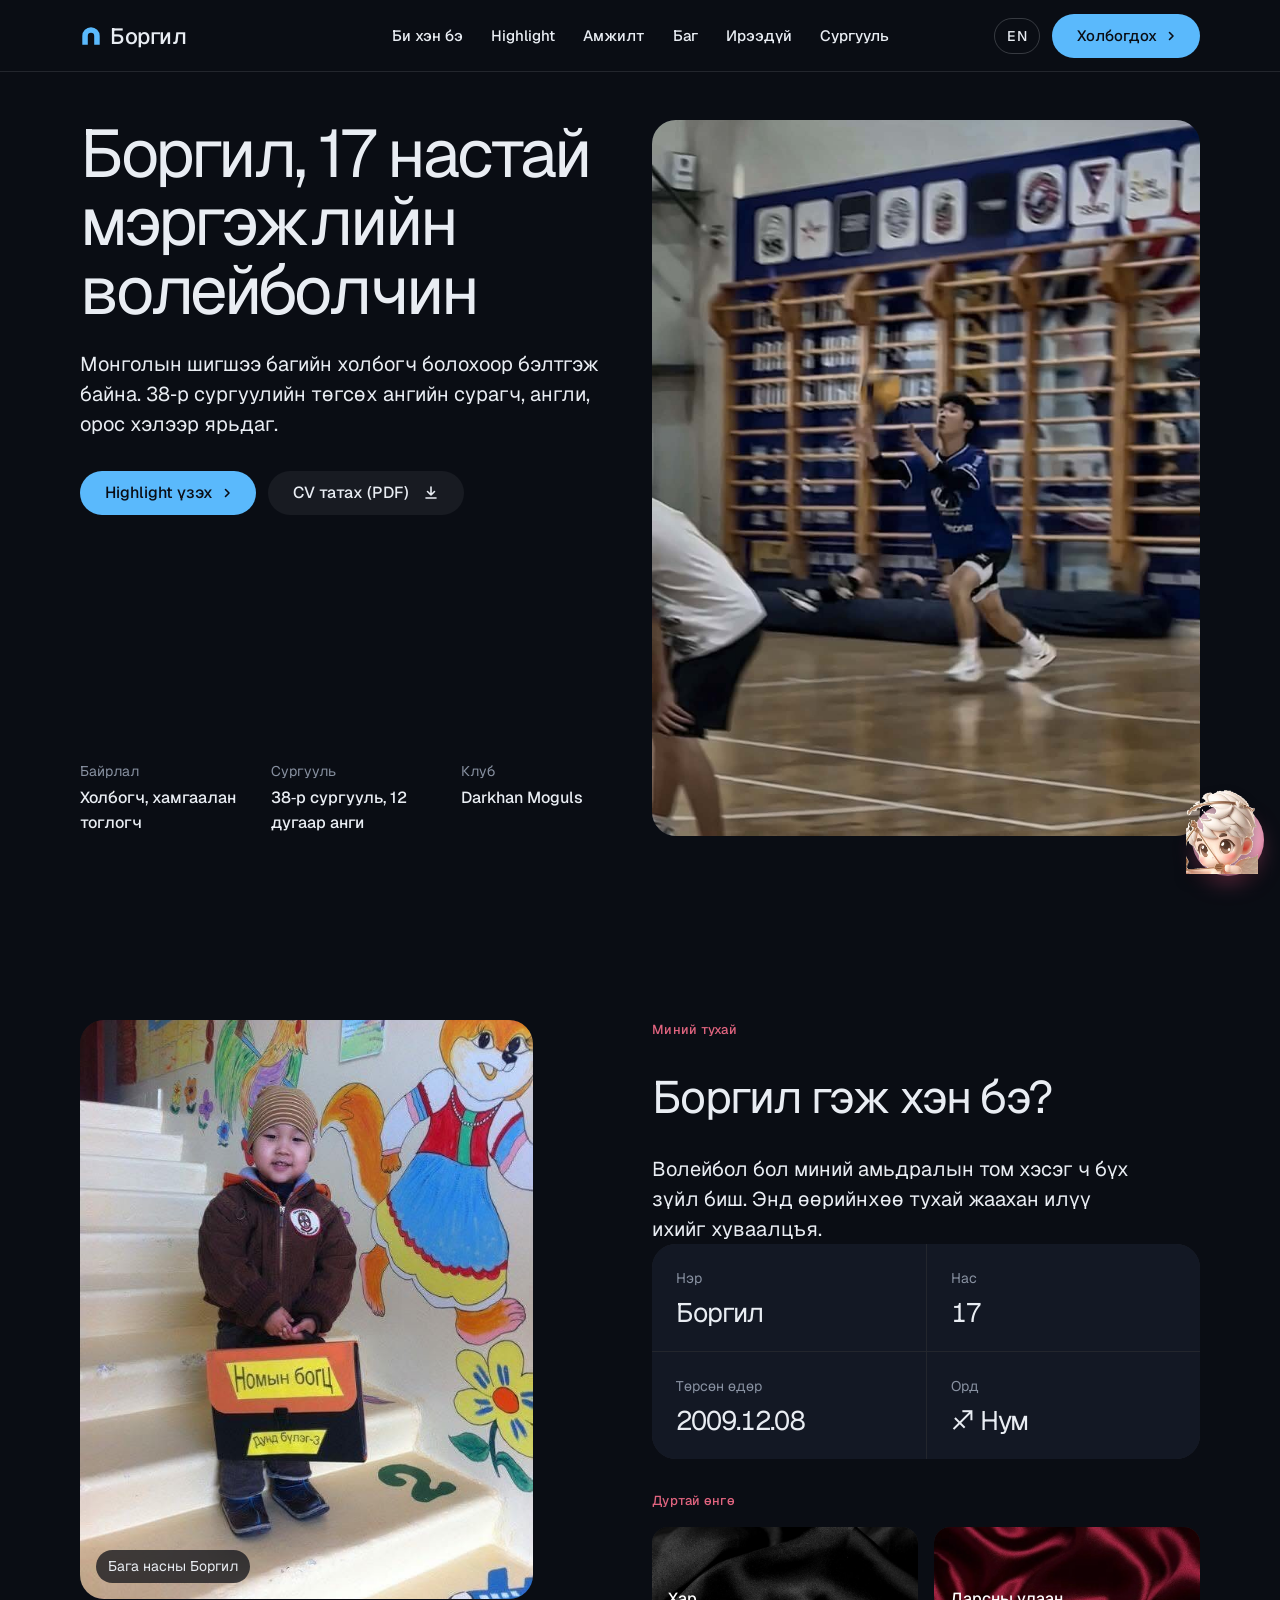
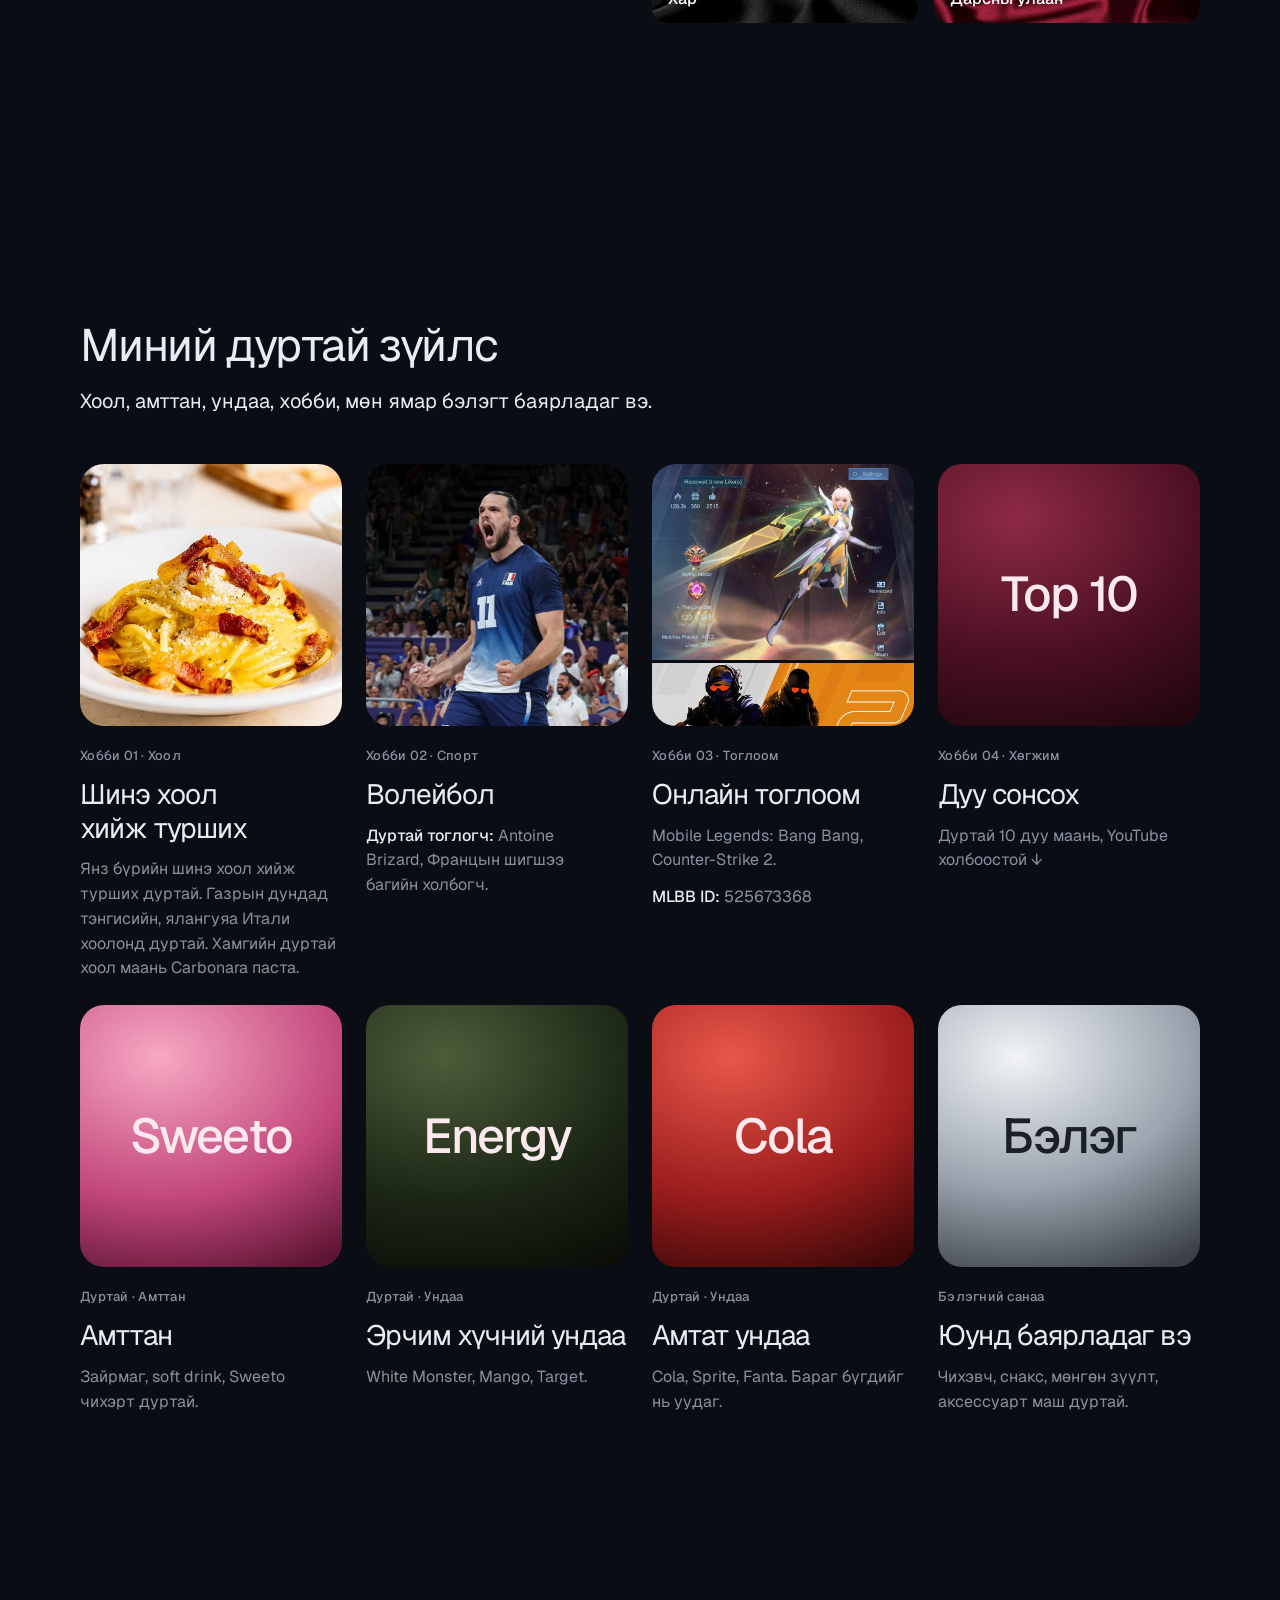
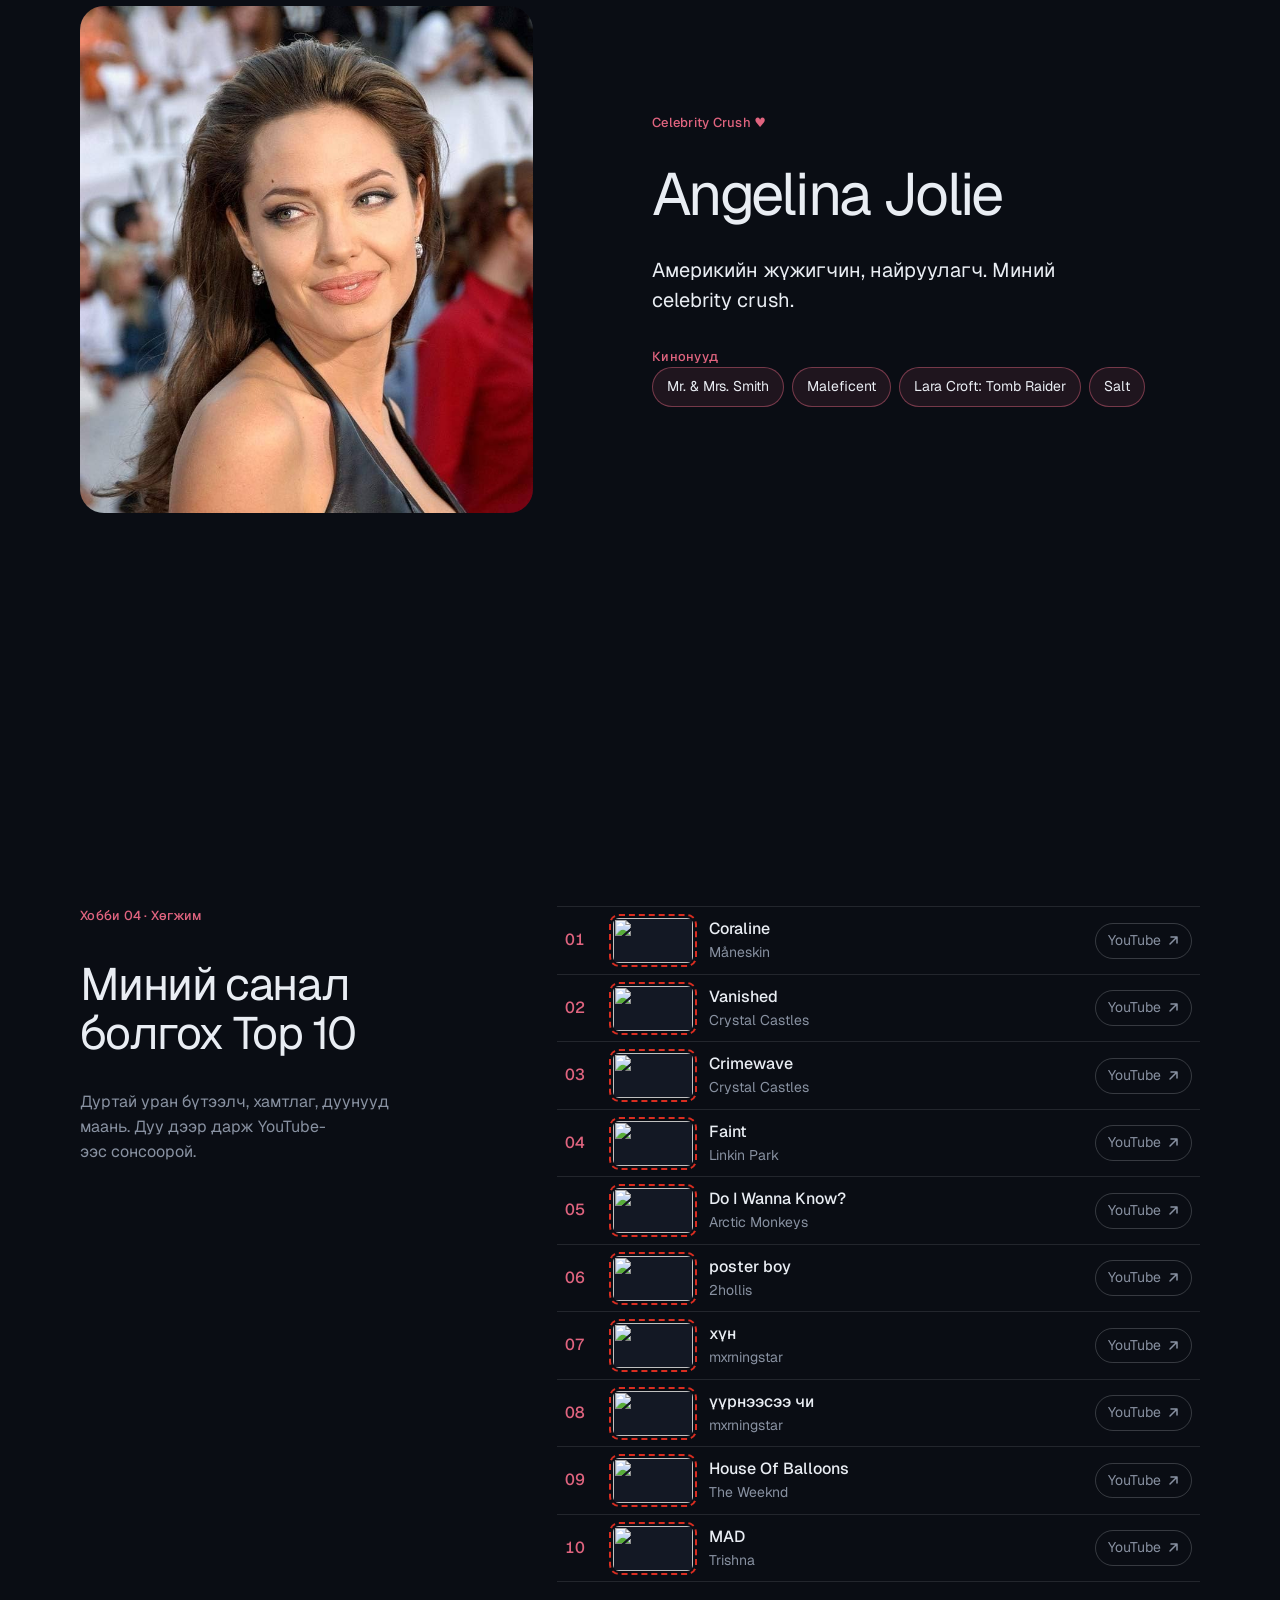
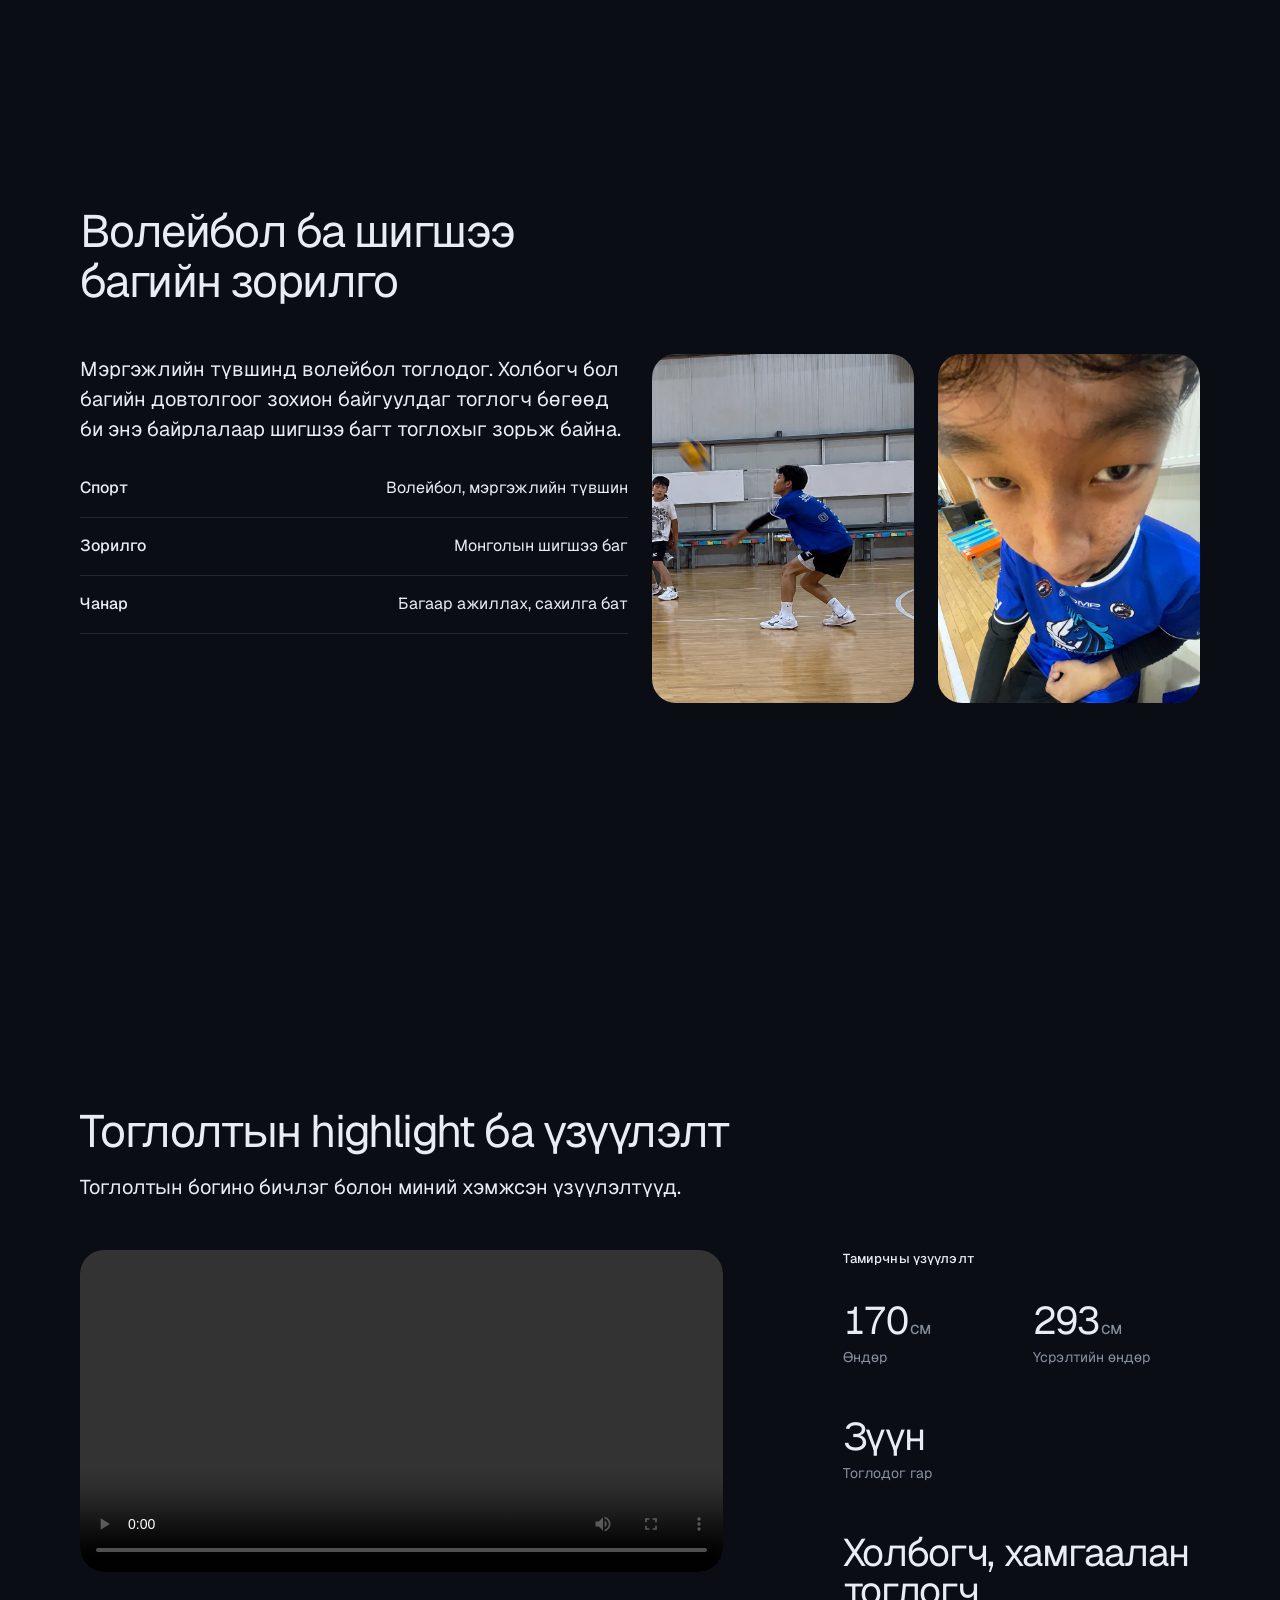
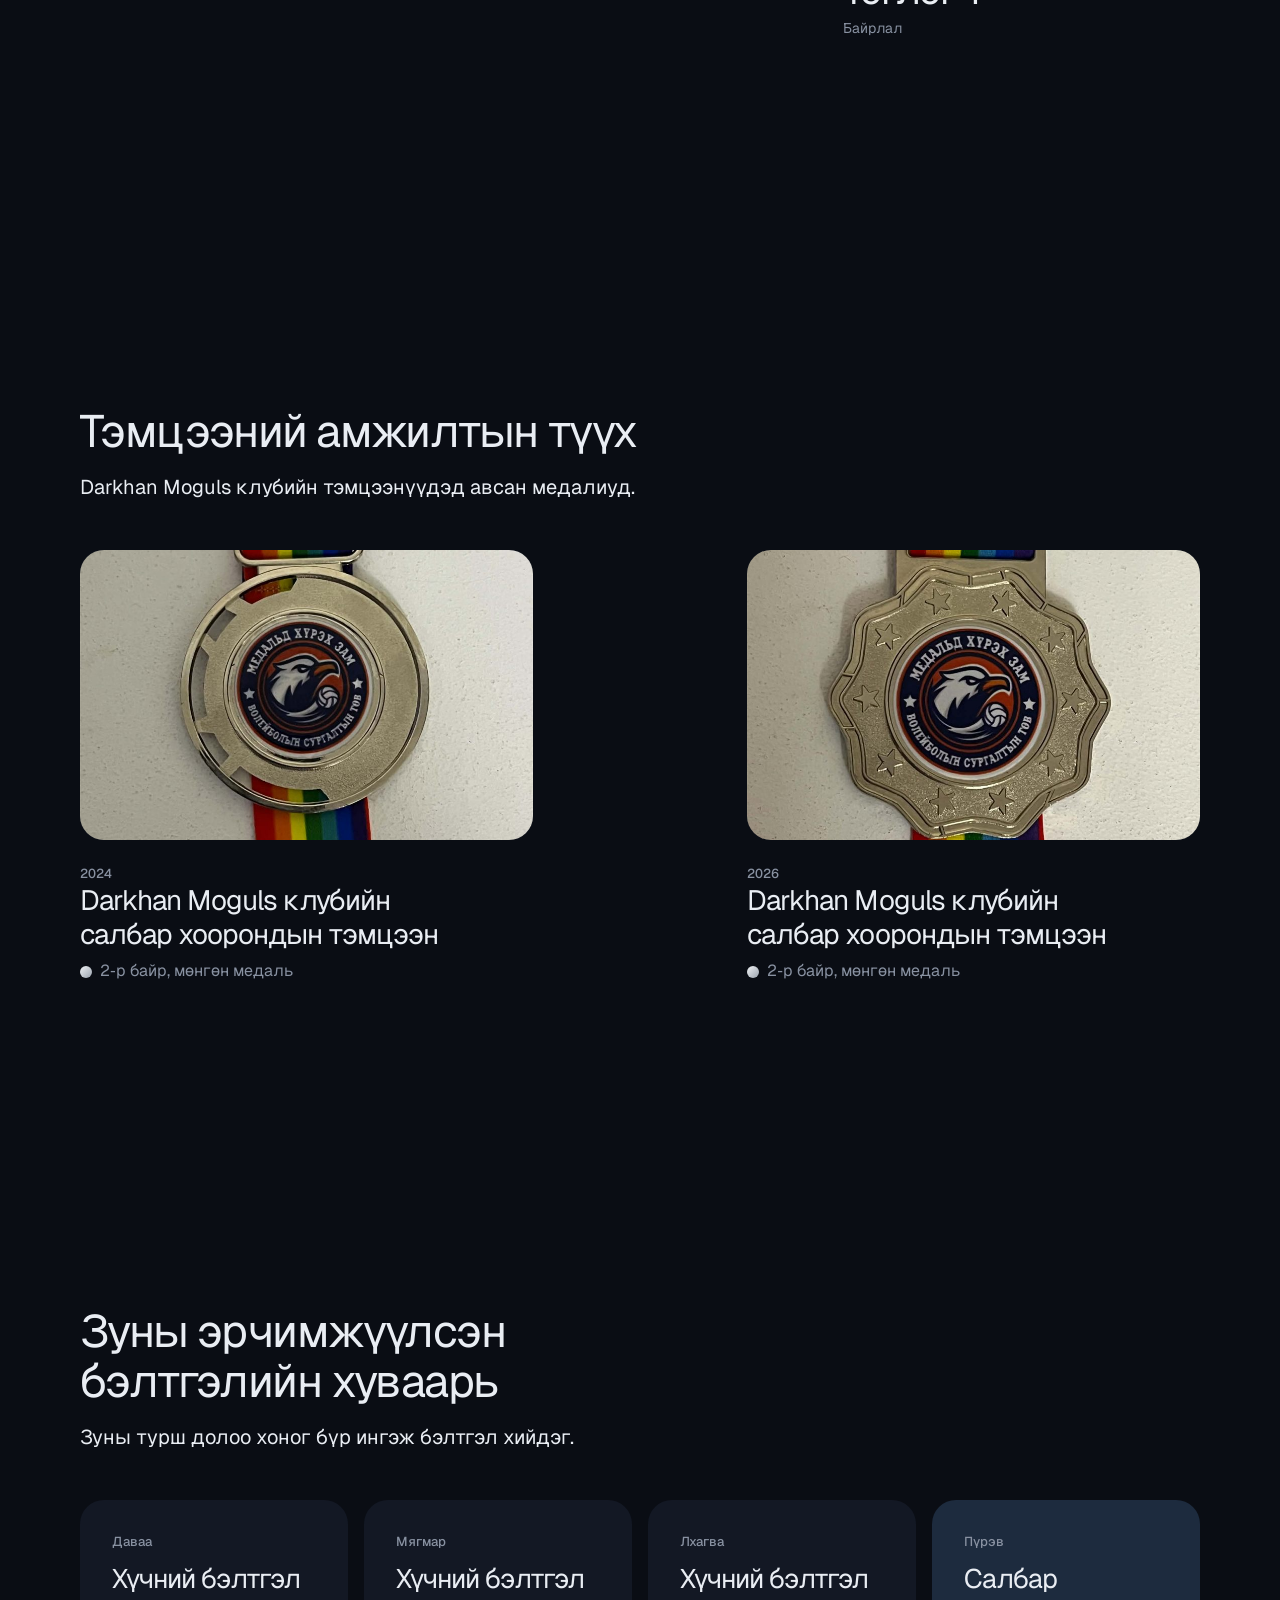
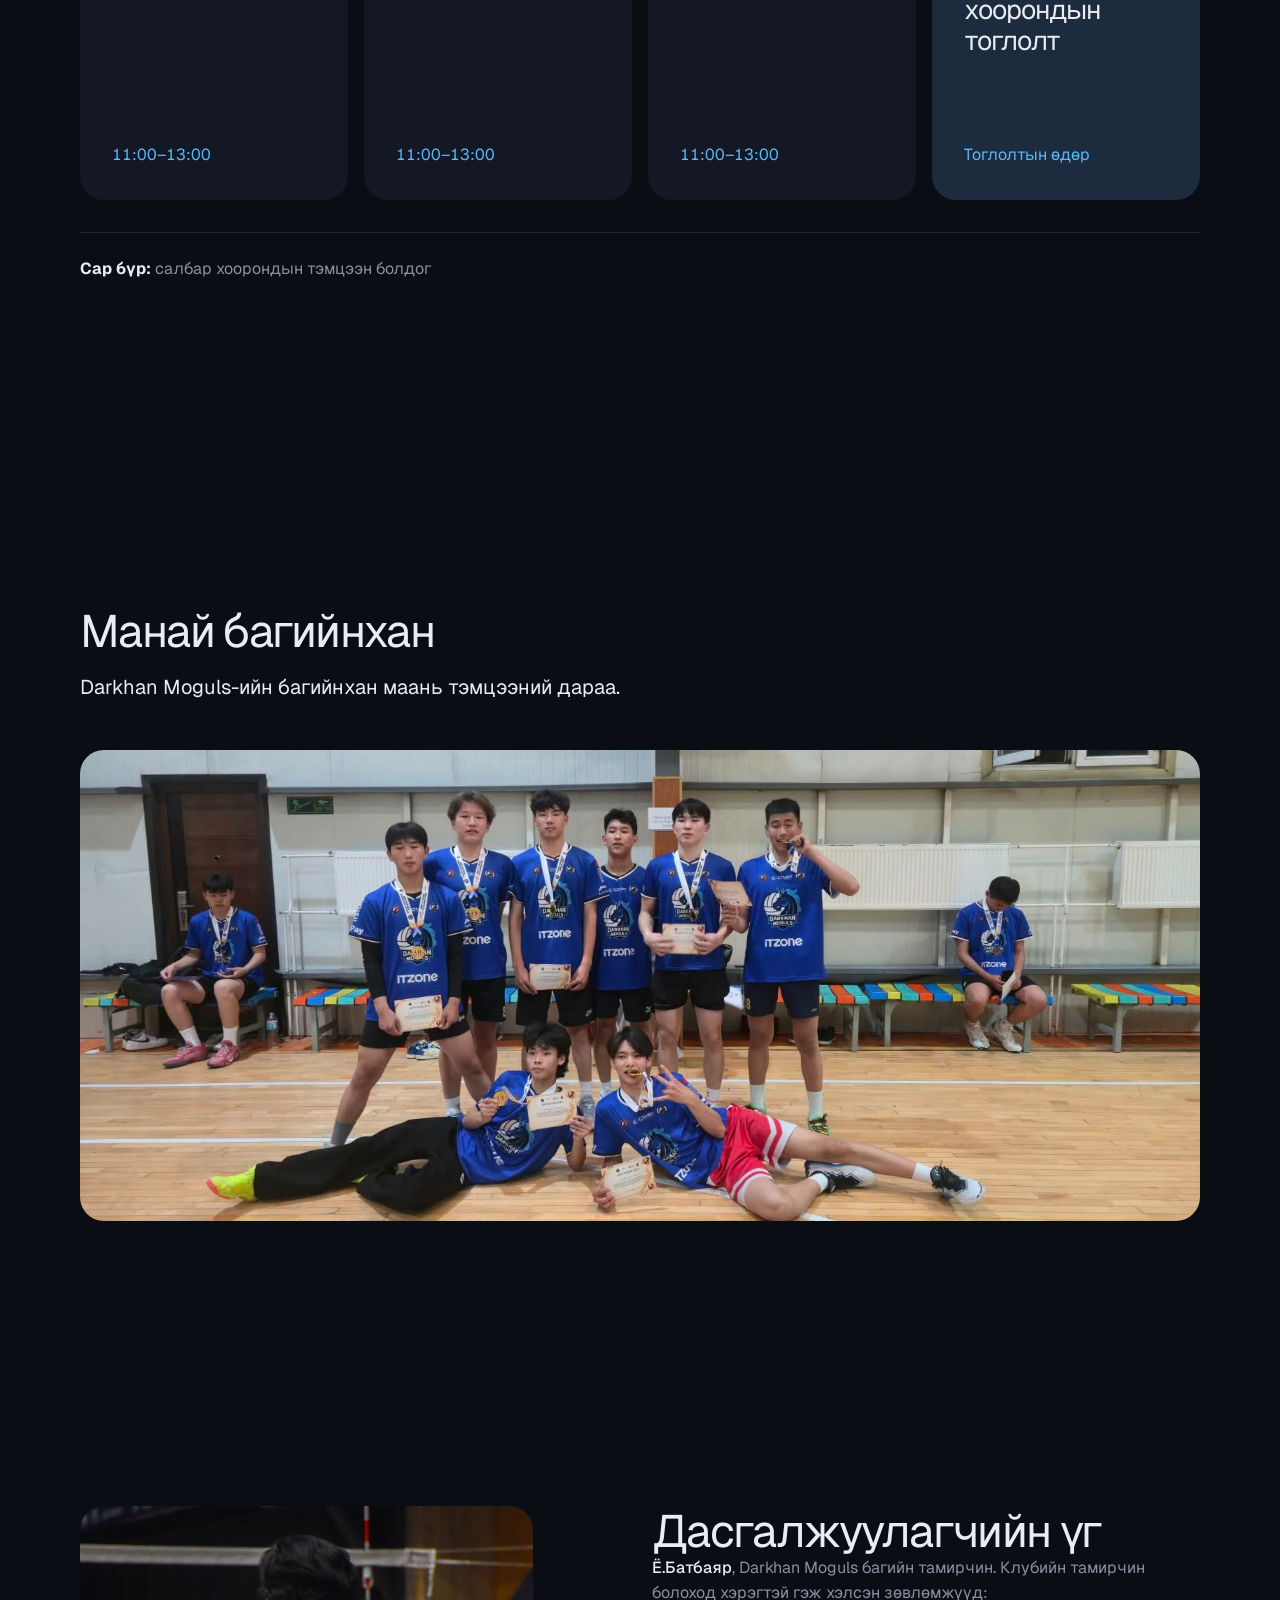
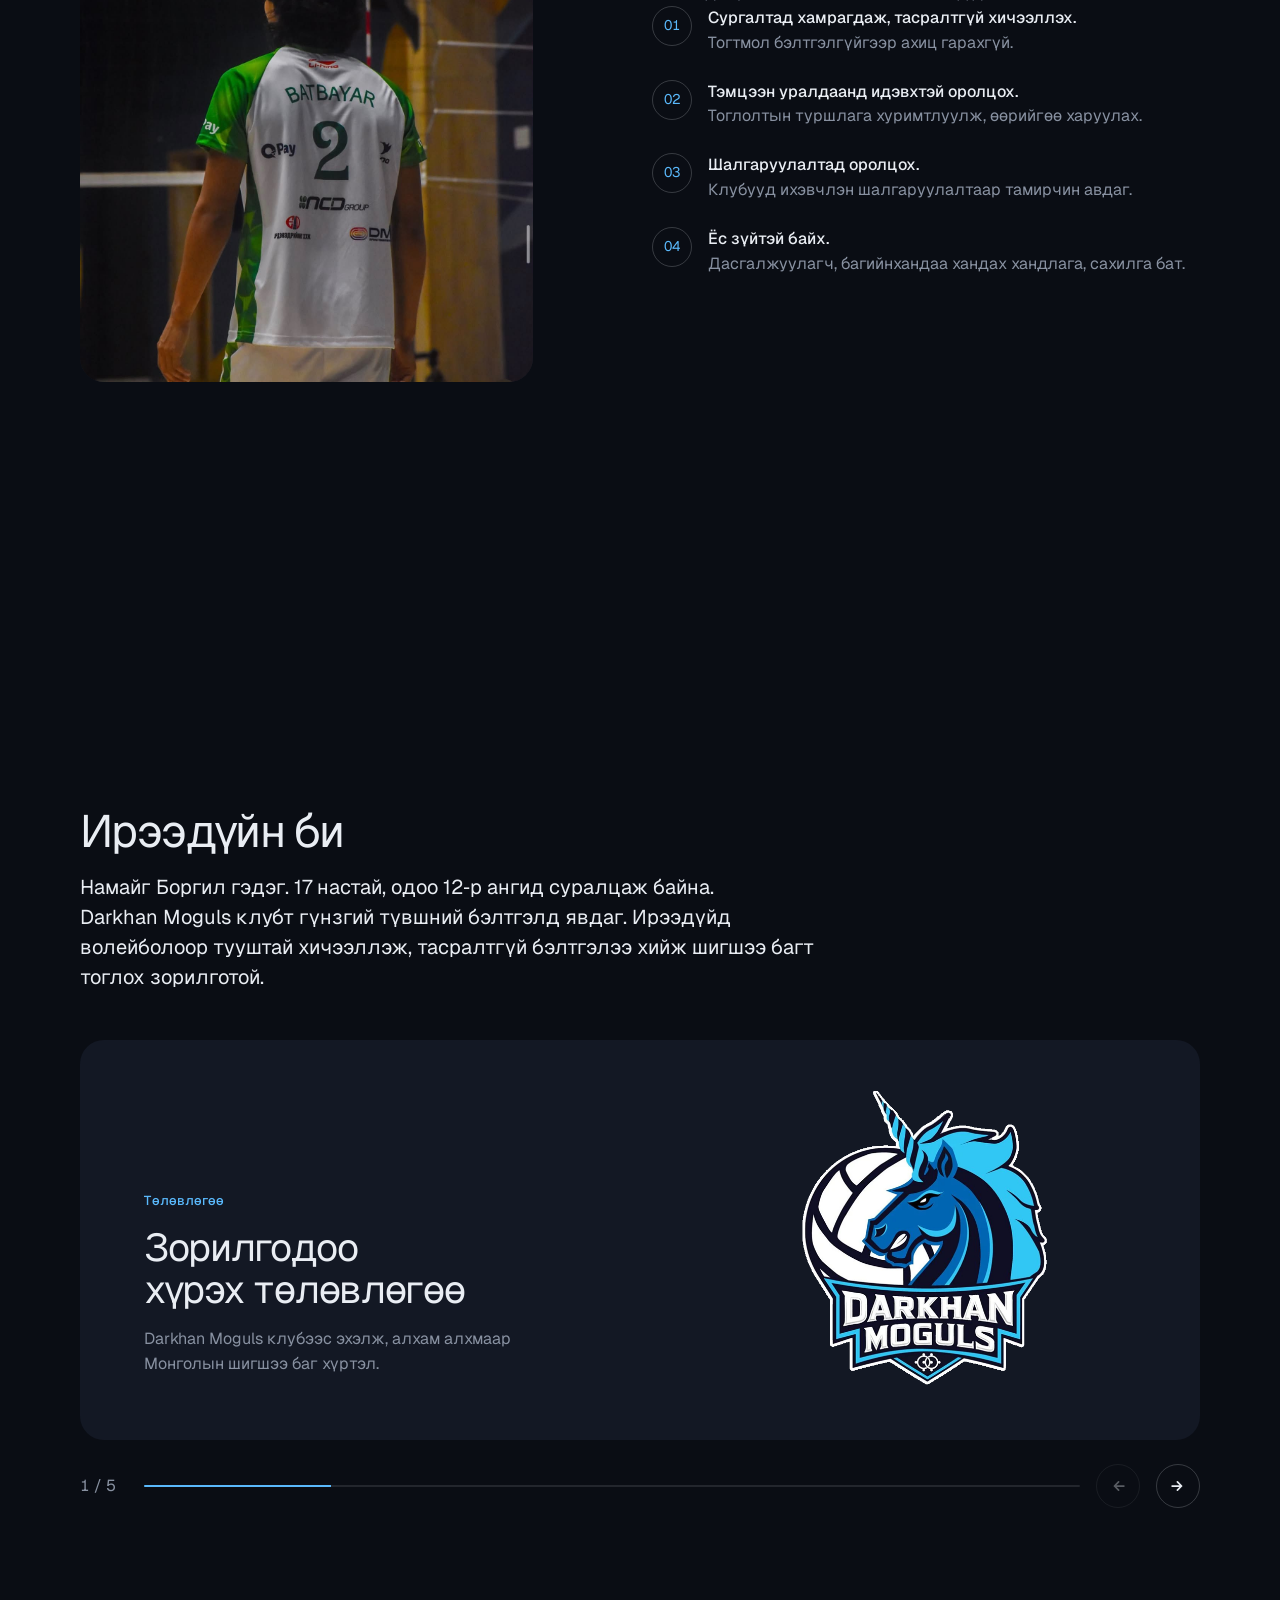
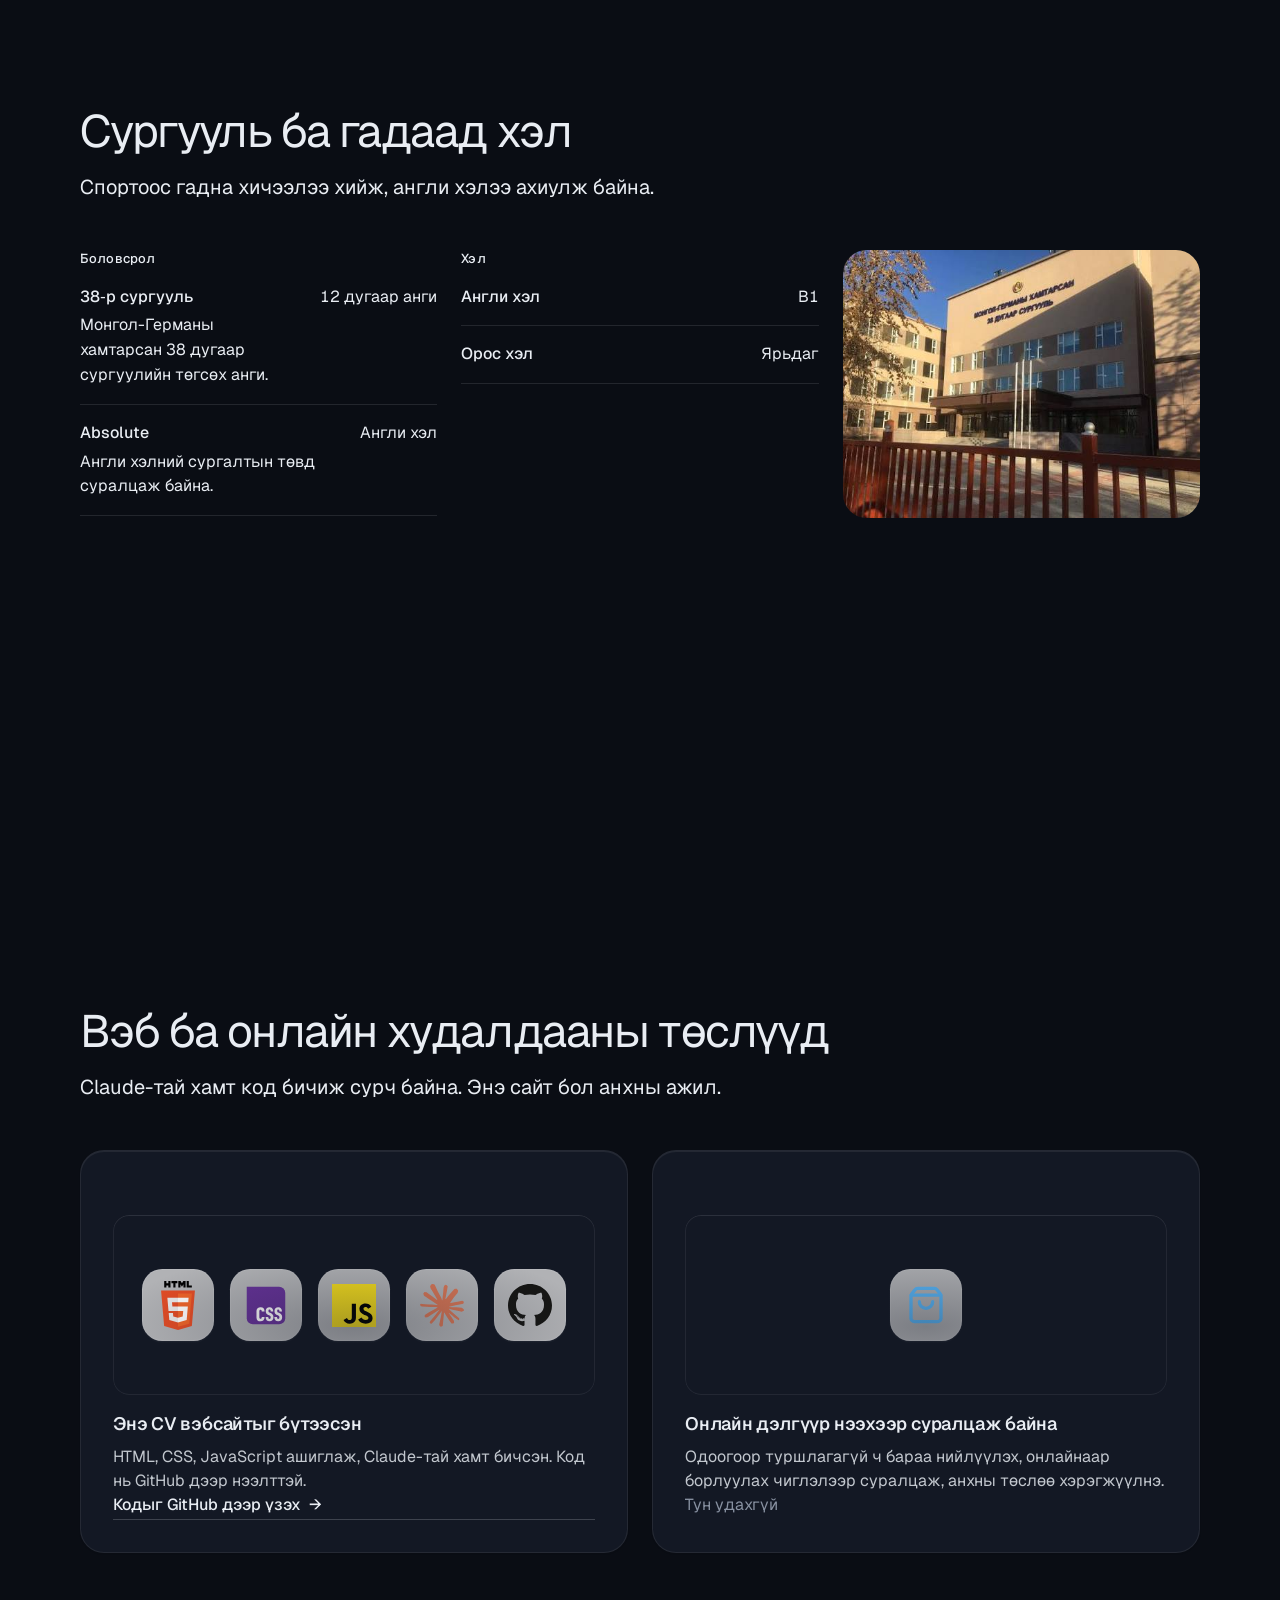
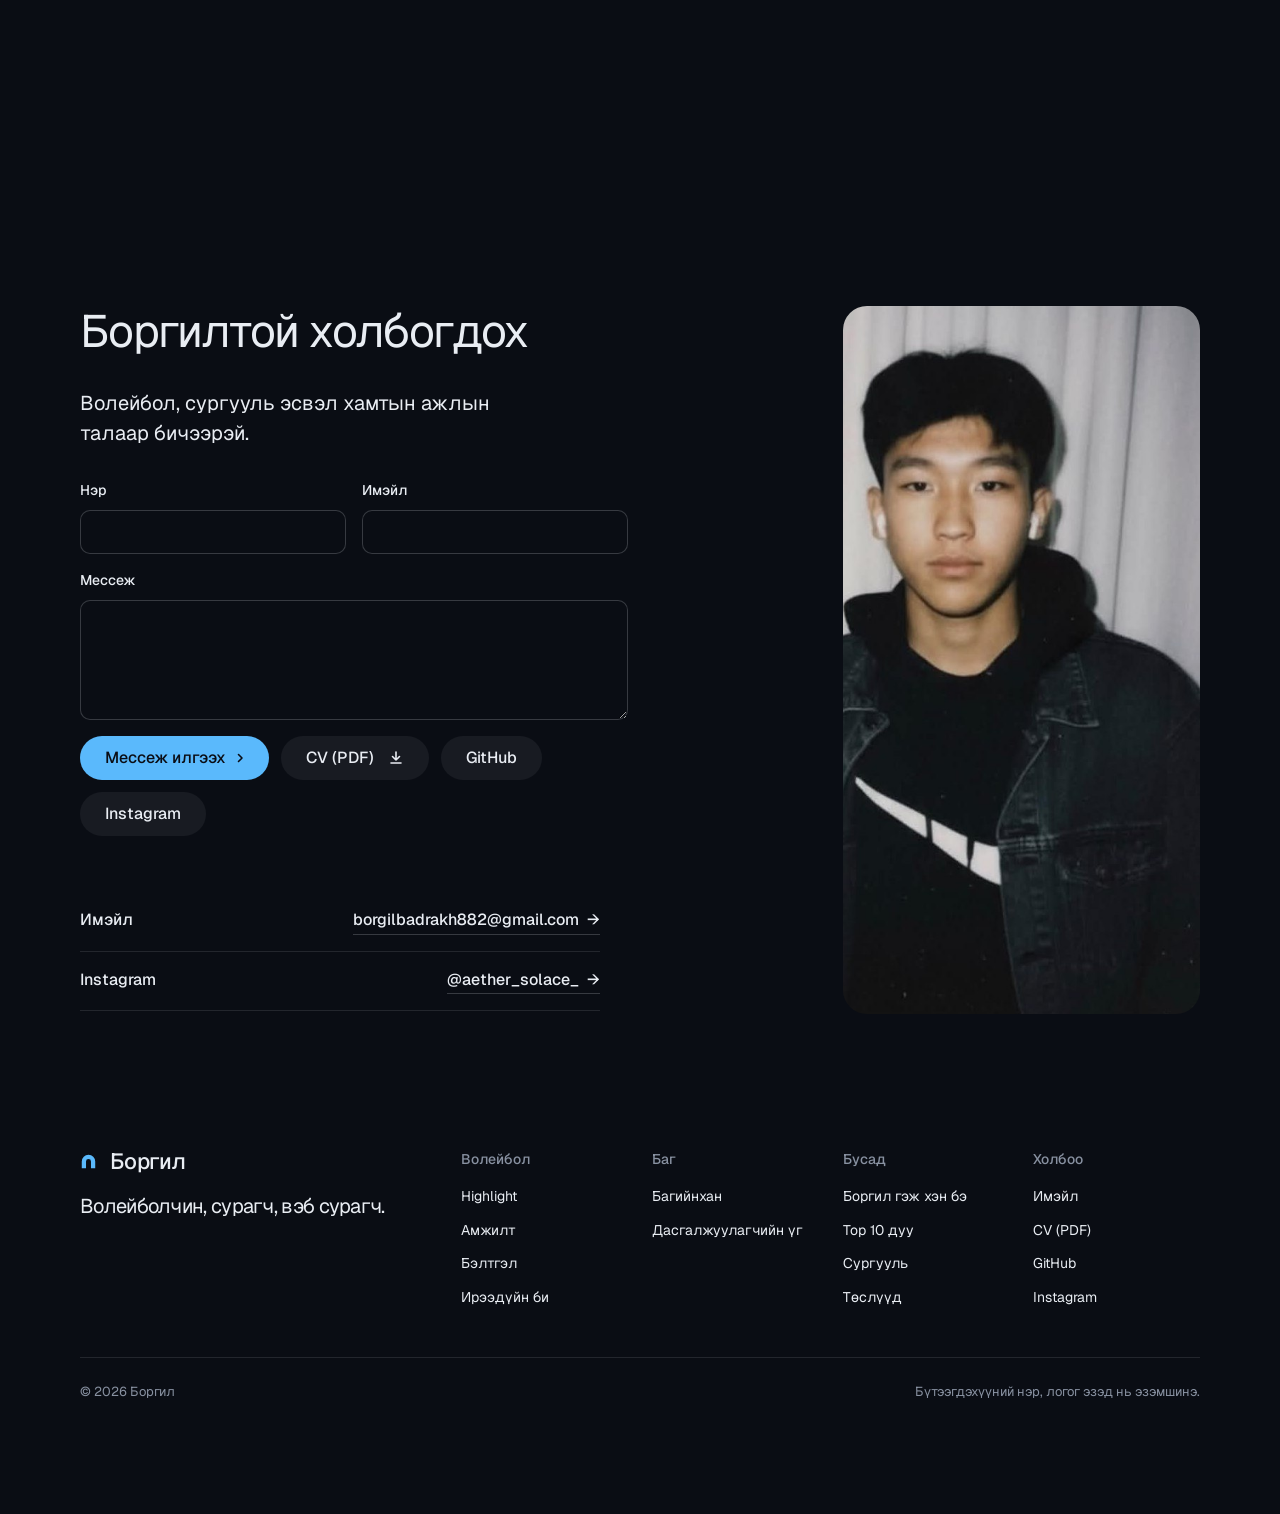
==== commit c85f2873: "Show Wanwan and the Mythic Honor emblem in the games detail view Co-Authored-By: Claude Opus 5.5 <no" ====
--- a/index.html
+++ b/index.html
@@ -225,6 +225,11 @@
   .like__more { display: none; }
   .like-detail .like__more { display: grid; gap: var(--s-5); margin-top: var(--s-3); }
   .idcard__wide { grid-column: 1 / -1; }
+  .showcase { display: grid; grid-template-columns: 1fr 1fr; gap: var(--s-3); }
+  .showcase figure { position: relative; margin: 0; aspect-ratio: 3 / 4; border-radius: var(--r-md); overflow: hidden; background: #0b0d1a; }
+  .showcase img { width: 100%; height: 100%; object-fit: cover; object-position: 50% 15%; display: block; }
+  .showcase__rank img { object-fit: contain; object-position: 50% 45%; padding: var(--s-4); }
+  .showcase figcaption { position: absolute; left: var(--s-3); right: var(--s-3); bottom: var(--s-3); padding: 6px 12px; border-radius: 999px; background: rgb(10 13 20 / .72); backdrop-filter: blur(6px); font-size: var(--t-small); color: #fff; text-align: center; }
   .like-detail .recipe { gap: var(--s-3); }
   .recipe h4 { margin: var(--s-2) 0 0; font: var(--display-weight) clamp(22px, 1vw + 16px, 28px)/1.15 var(--font-display); letter-spacing: var(--display-tracking); }
   .recipe .me__kicker { margin-top: var(--s-2); }
@@ -469,6 +474,10 @@
               <img src="assets/img/clan-eclyps.jpg" alt="Eclyps кланы лого" data-en-alt="Eclyps clan logo" loading="lazy" width="428" height="428">
               <div><p class="me__kicker" data-en="Clan">Клан</p><p class="clan__name">Eclyps</p></div>
             </div>
+            <div class="showcase">
+              <figure><img src="assets/img/game-wanwan.jpg" alt="Wanwan, MLBB-ийн баатар" data-en-alt="Wanwan, an MLBB hero" loading="lazy" width="736" height="1309"><figcaption data-en="Favourite hero · Wanwan">Дуртай баатар · Wanwan</figcaption></figure>
+              <figure class="showcase__rank"><img src="assets/img/game-mythic.jpg" alt="Mythic Honor ранкны тэмдэг" data-en-alt="Mythic Honor rank emblem" loading="lazy" width="415" height="500"><figcaption data-en="Highest rank · Mythic Honor 35">Хамгийн өндөр ранк · Mythic Honor 35</figcaption></figure>
+            </div>
             <dl class="idcard">
               <div><dt data-en="Role">Үүрэг</dt><dd>Marksman</dd></div>
               <div><dt data-en="Favourite hero">Дуртай баатар</dt><dd>Wanwan</dd></div>
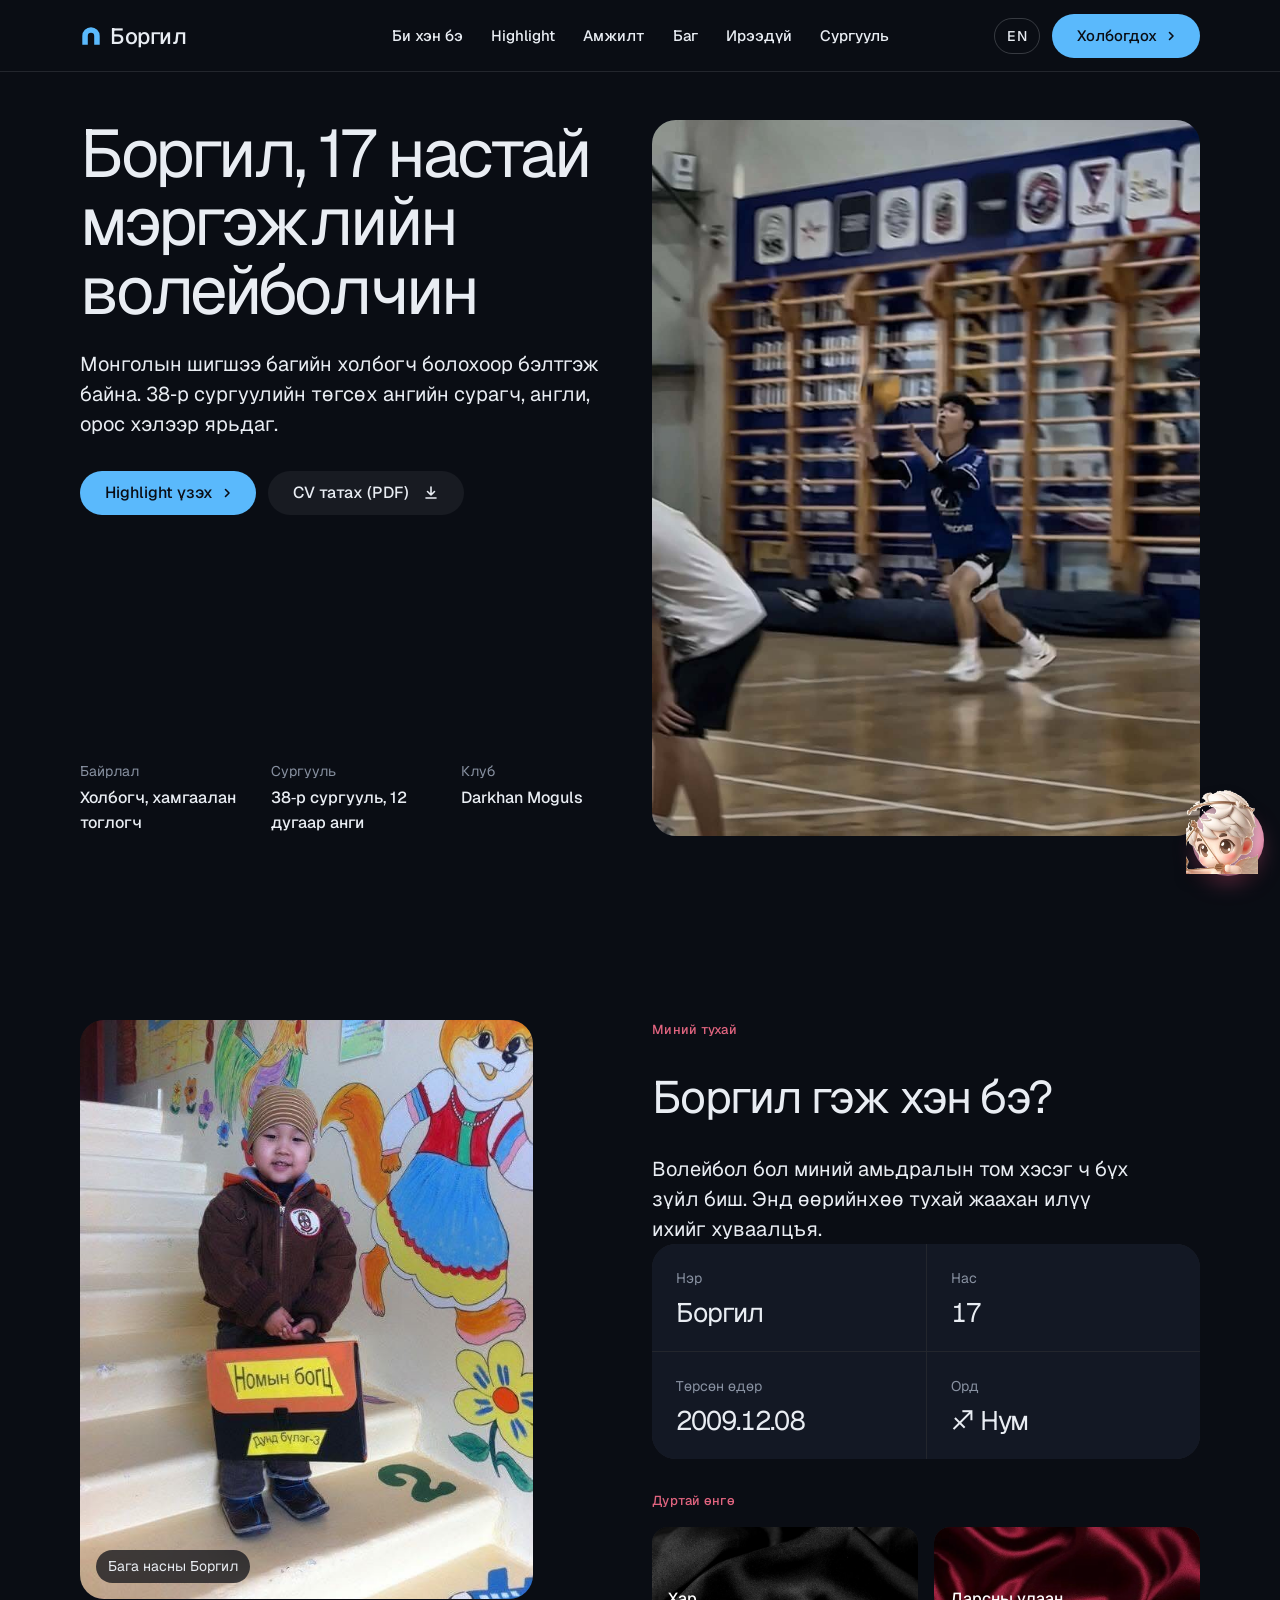
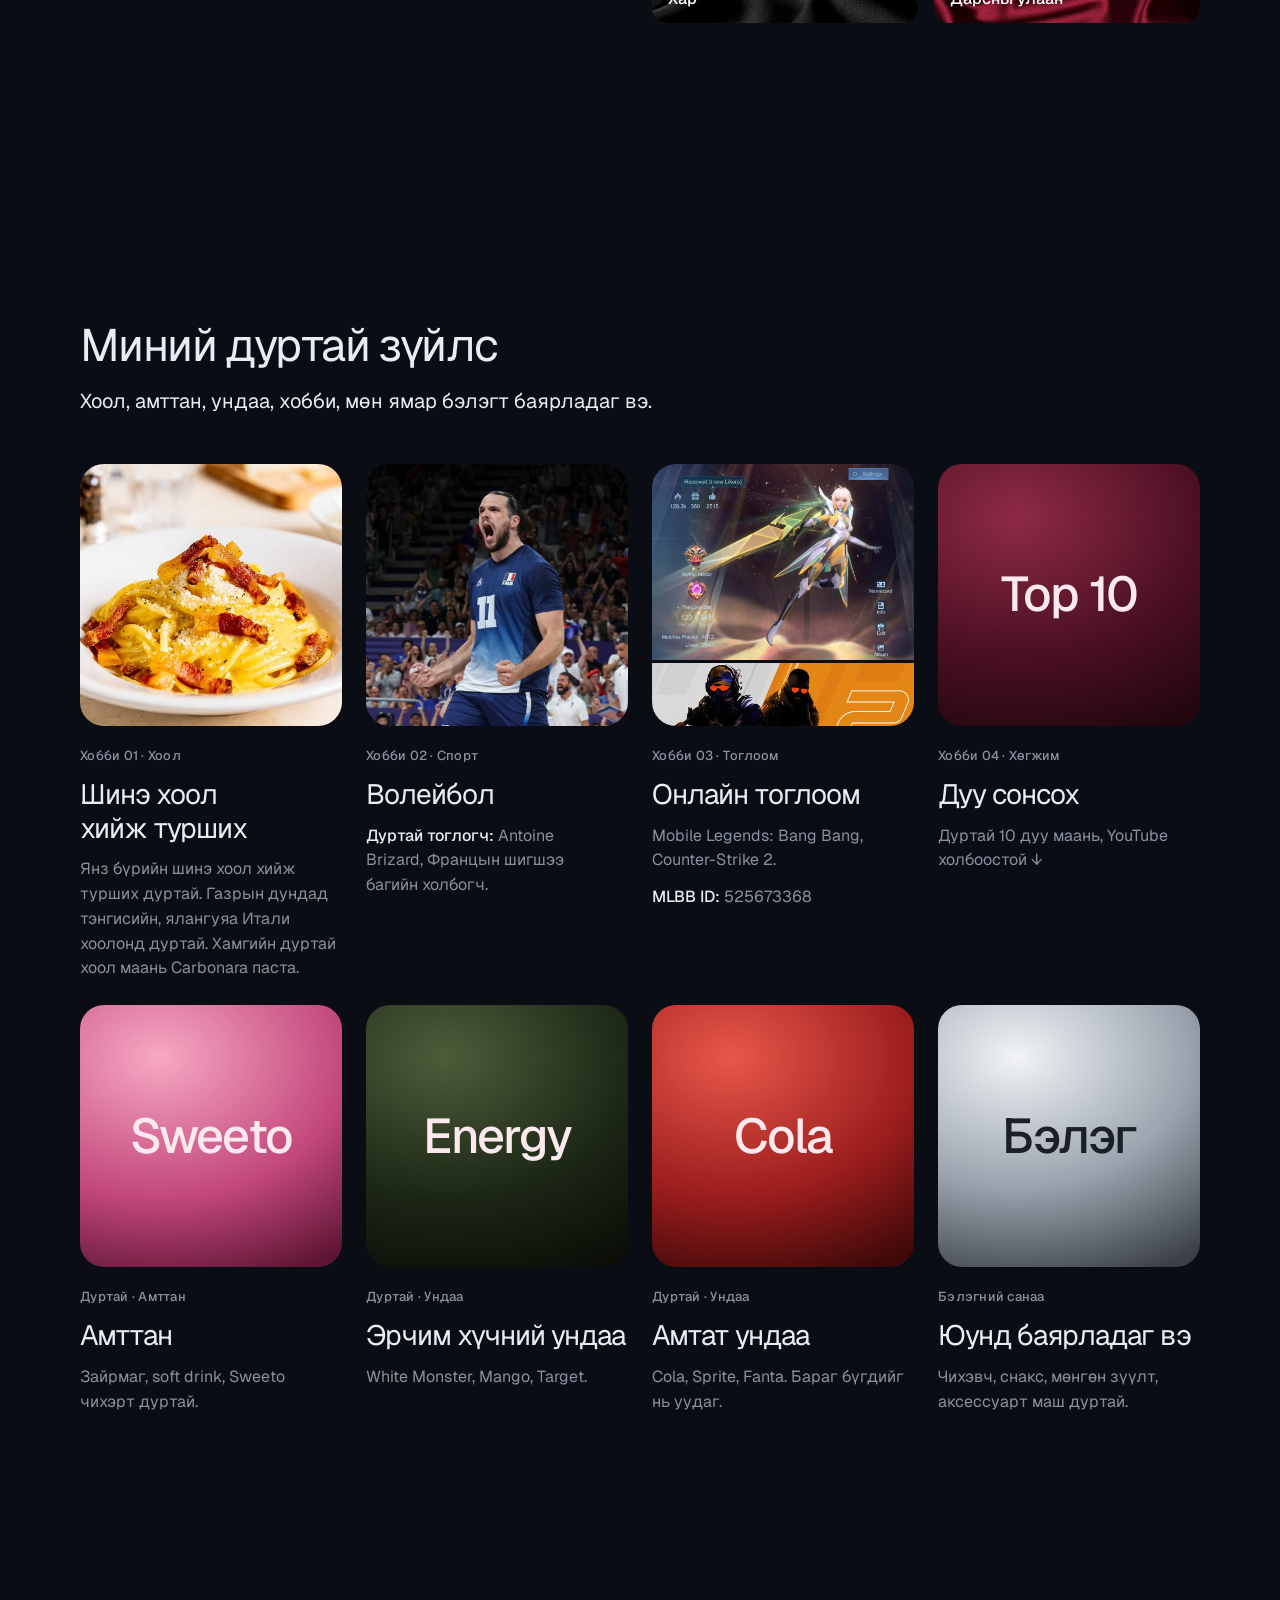
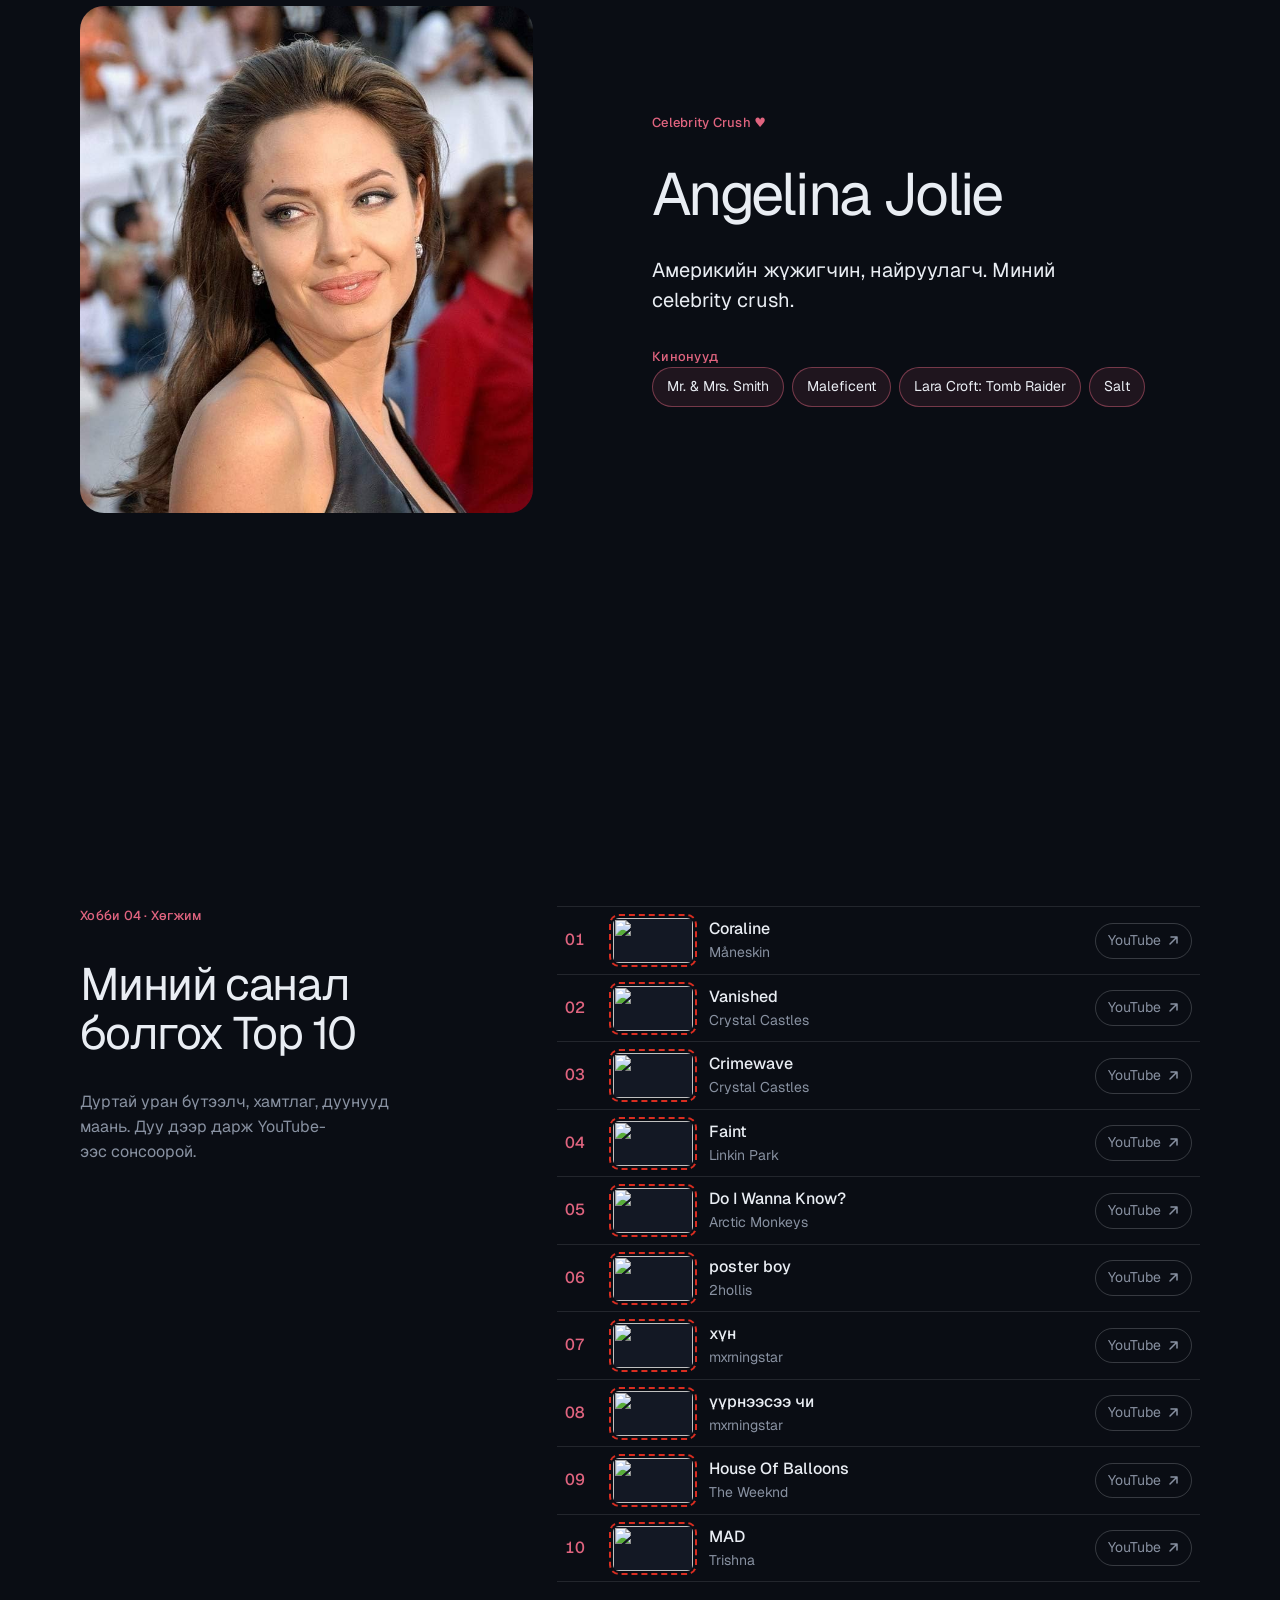
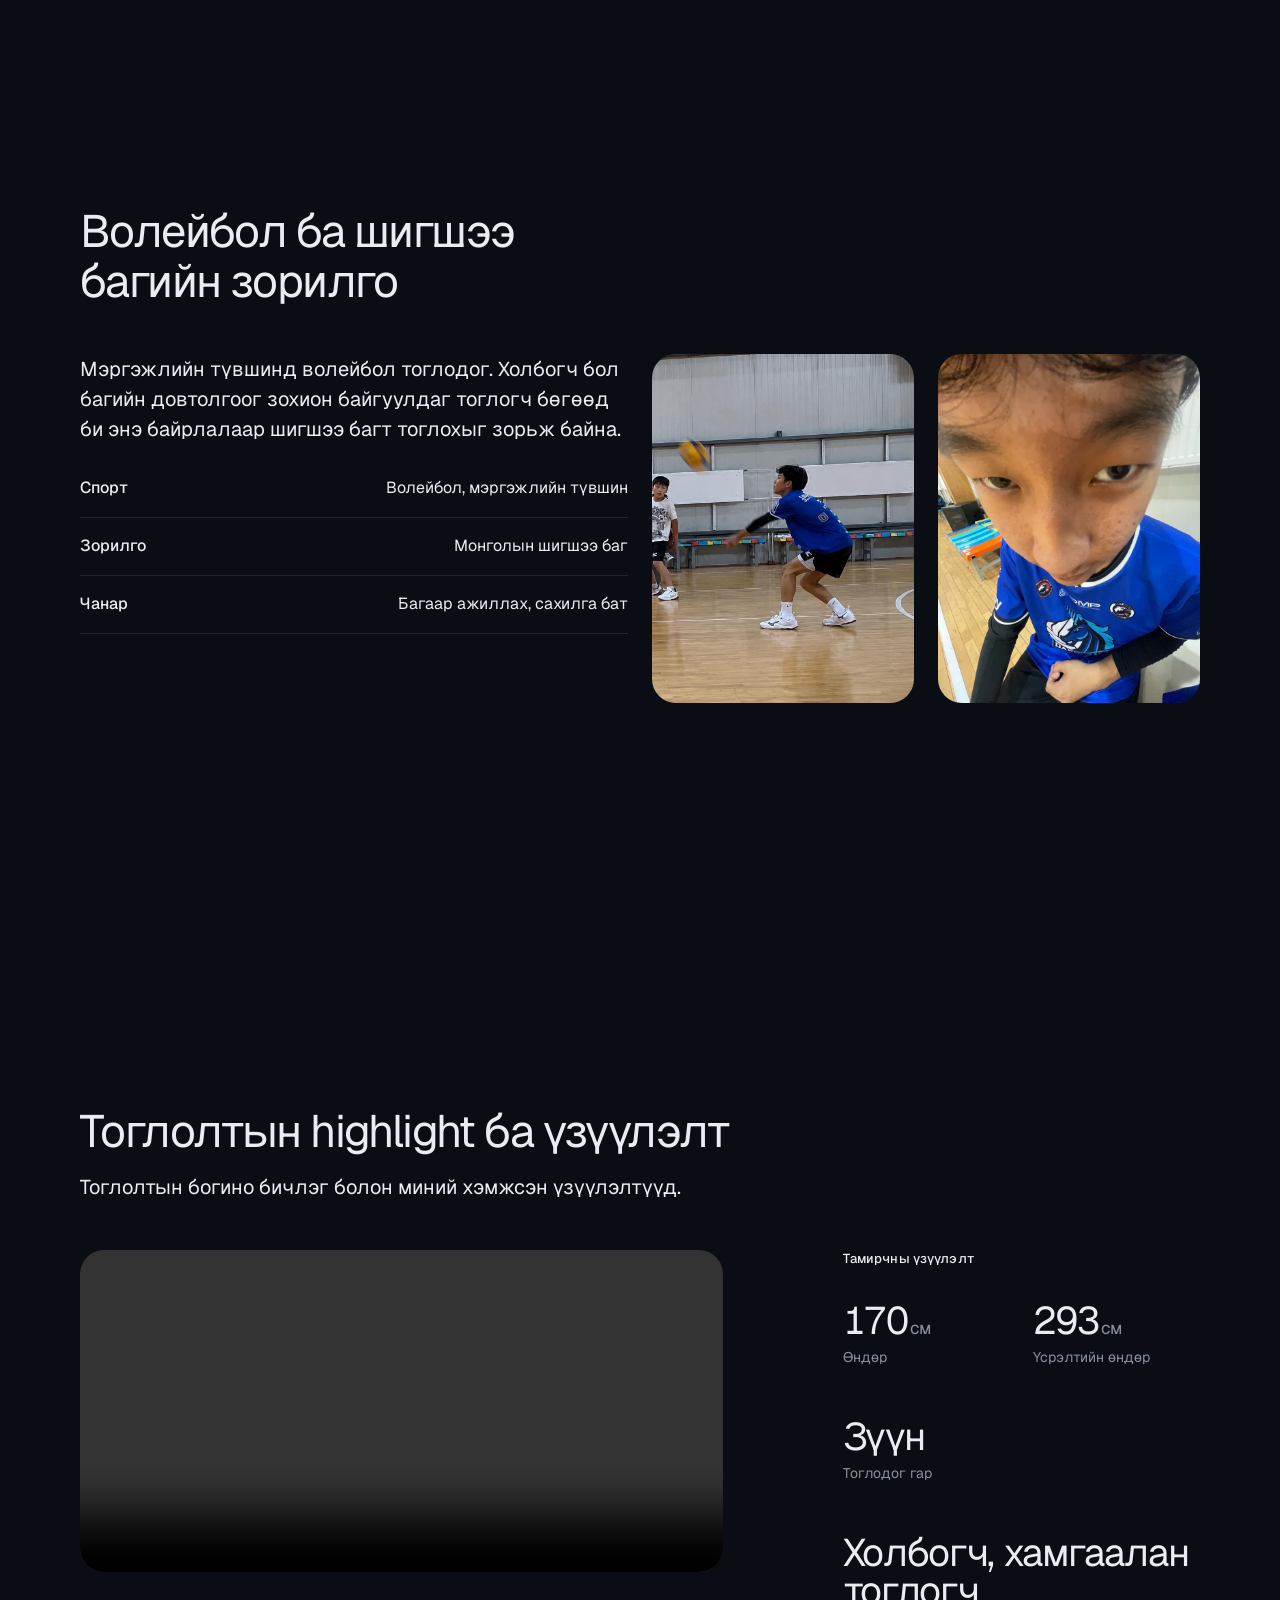
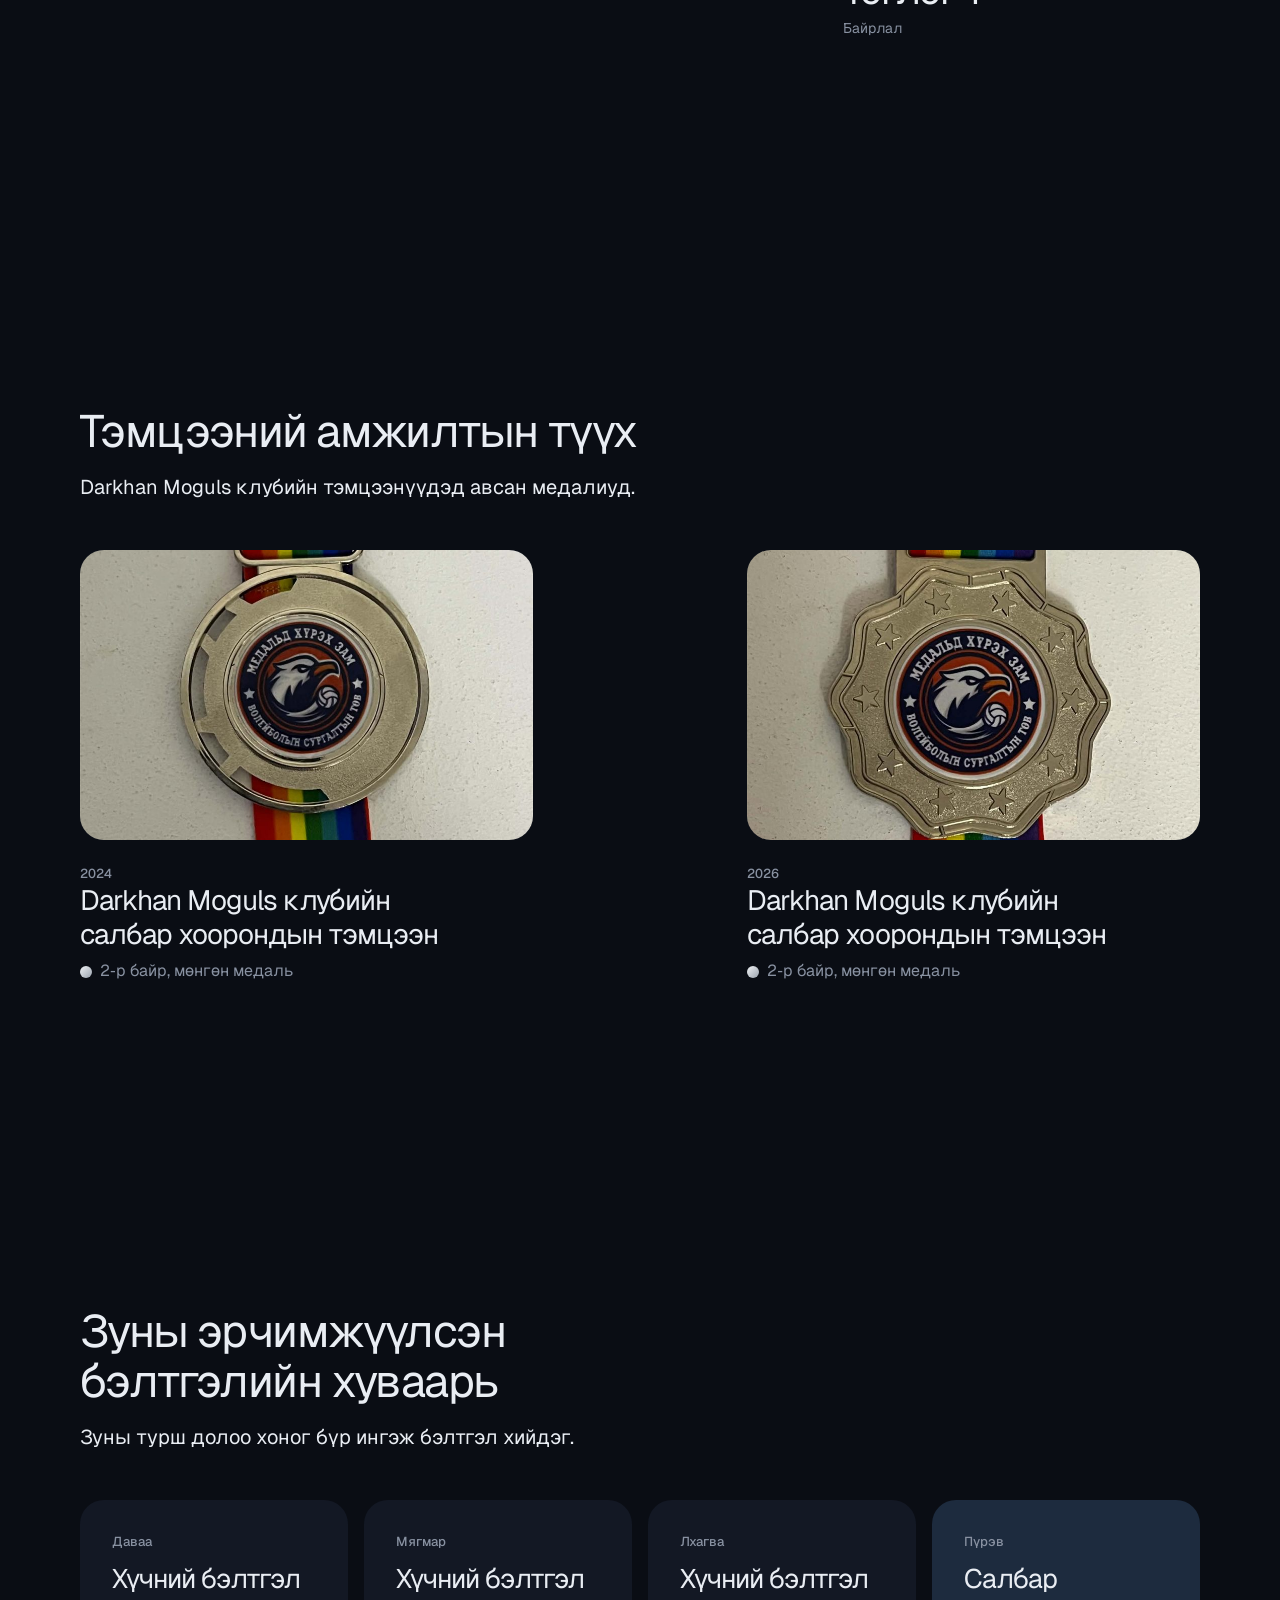
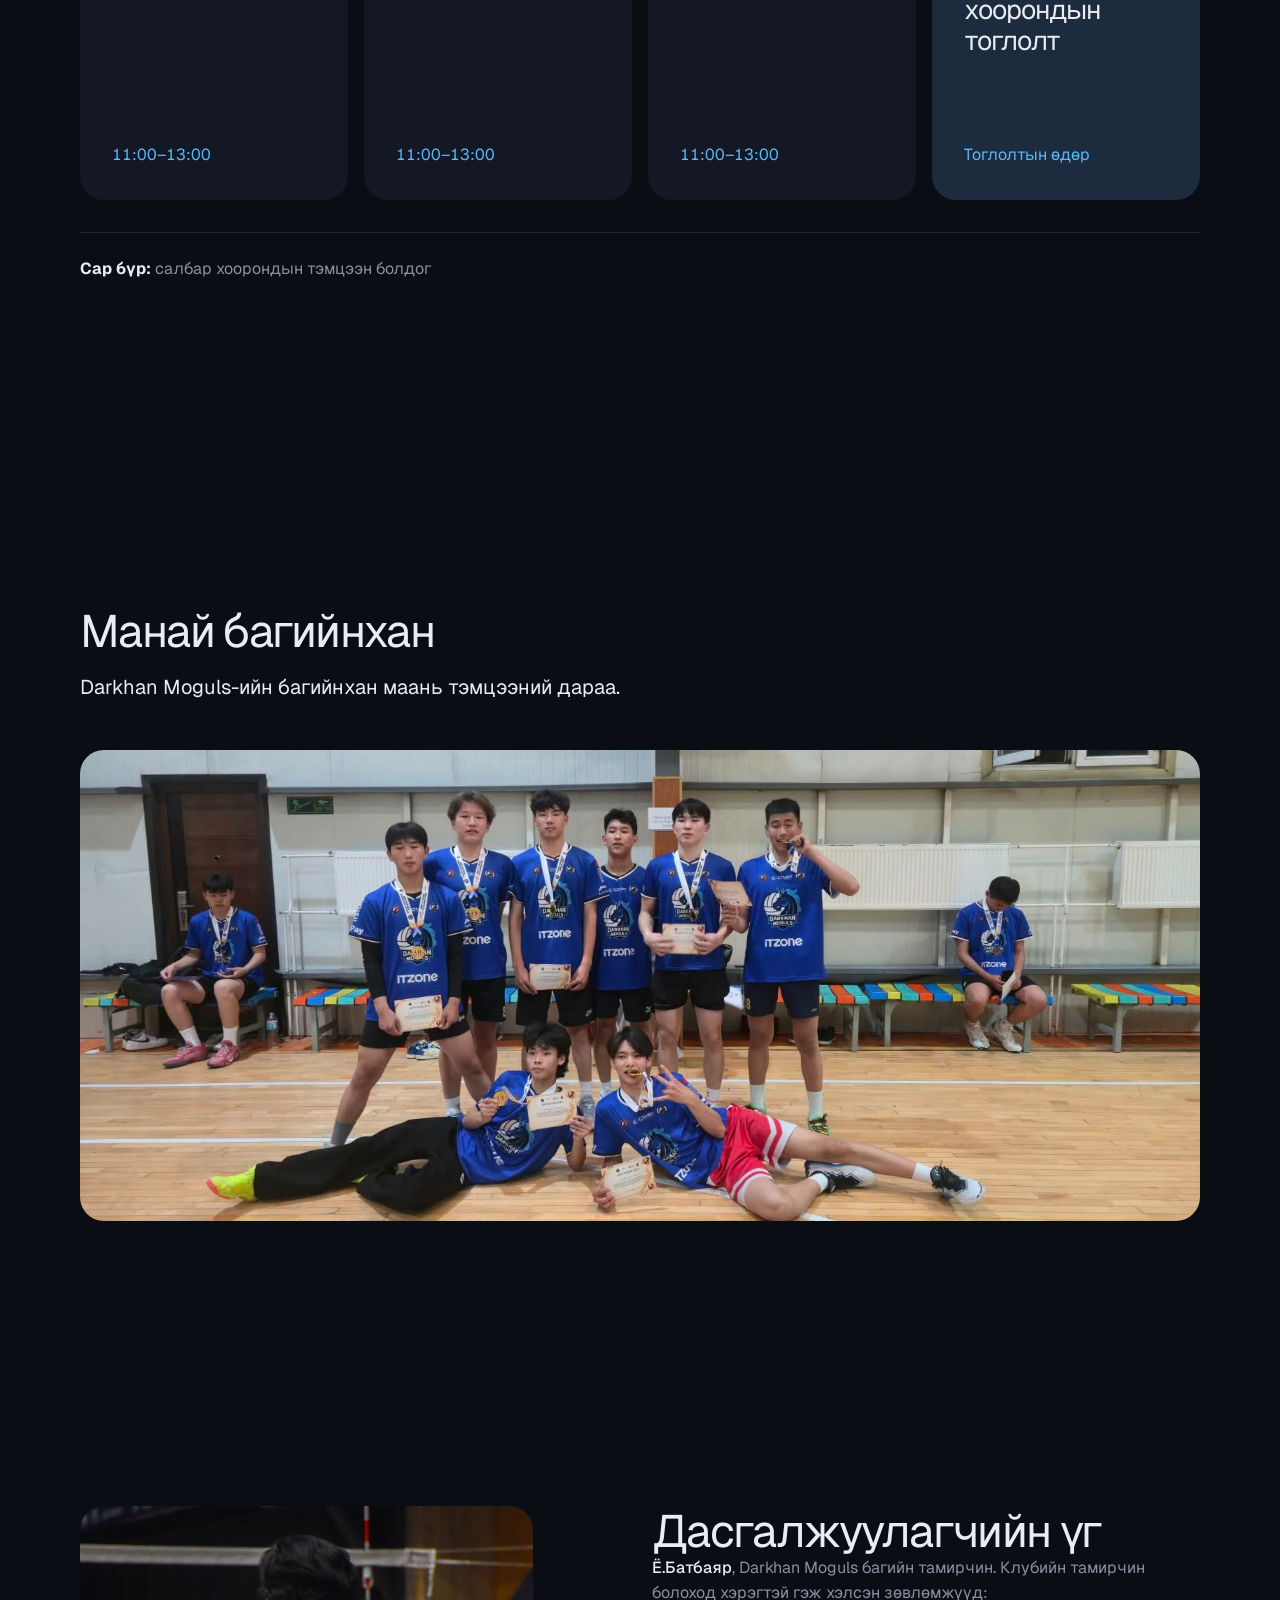
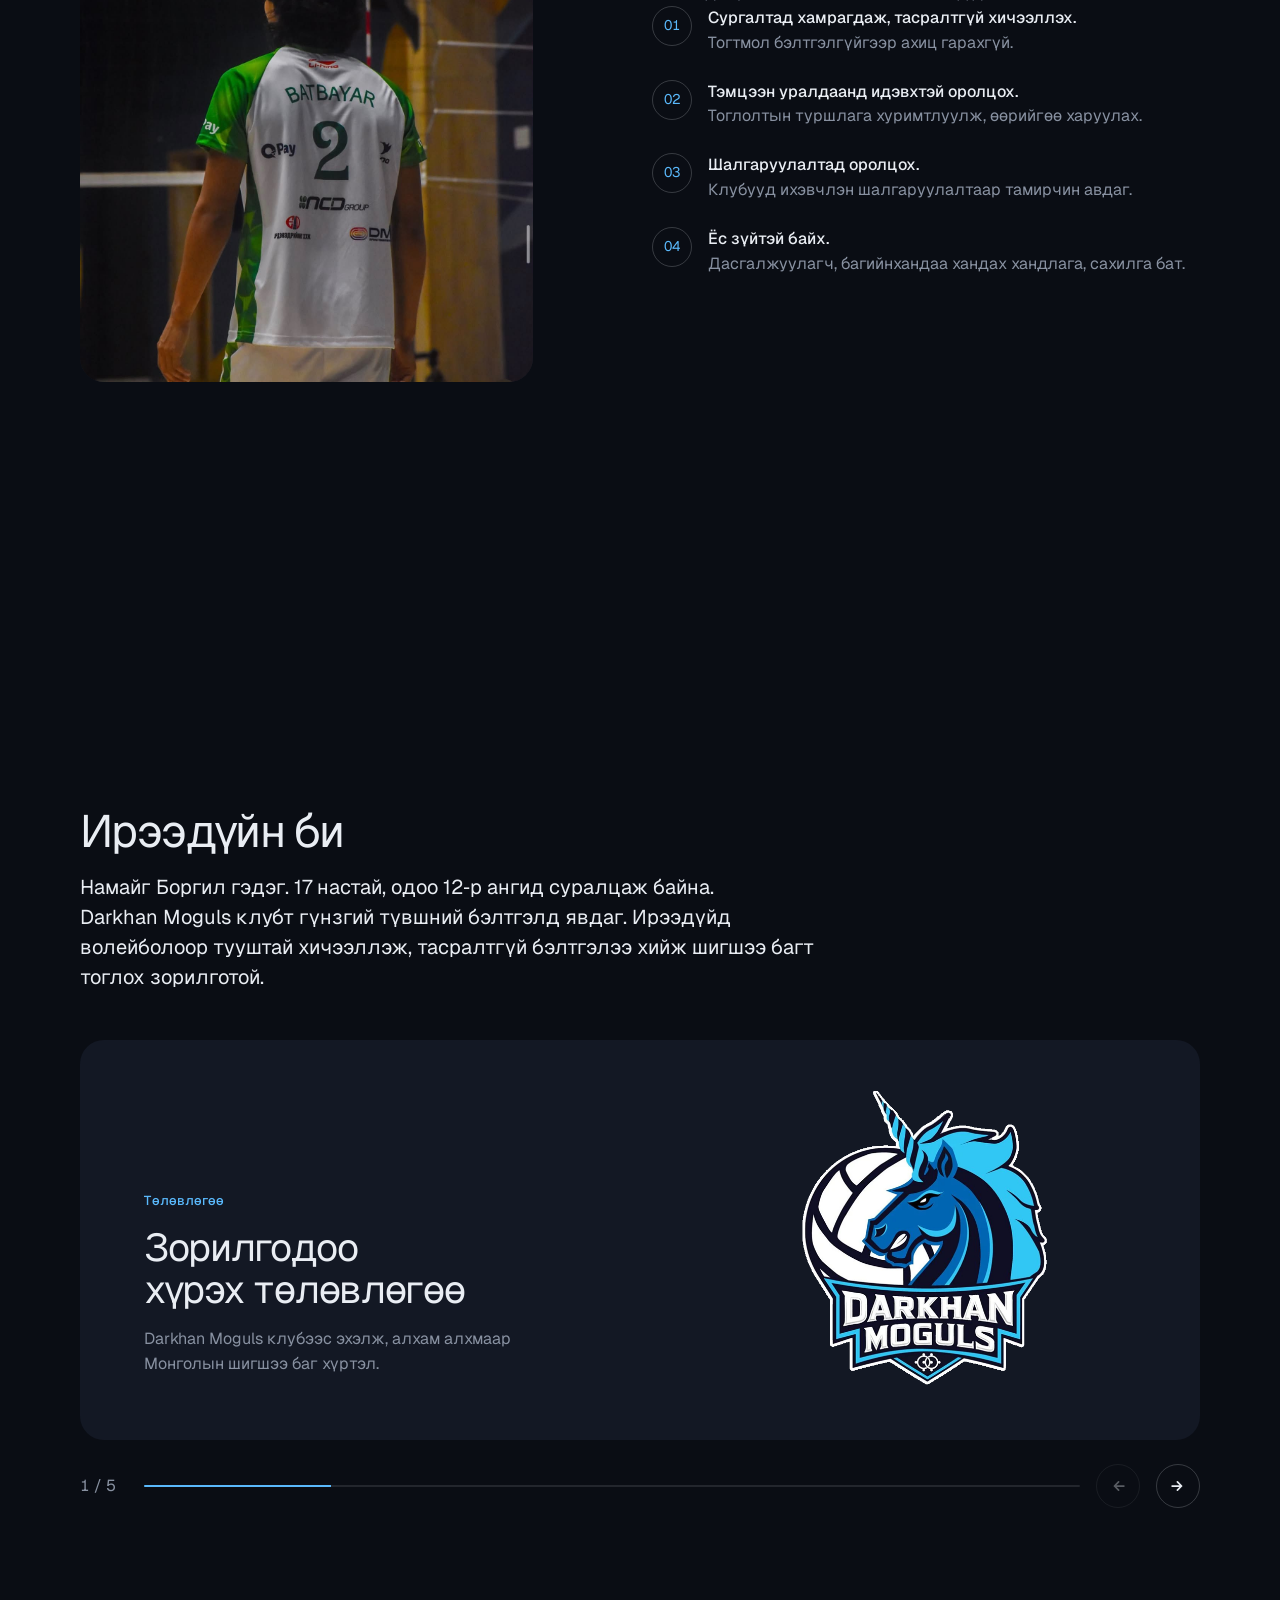
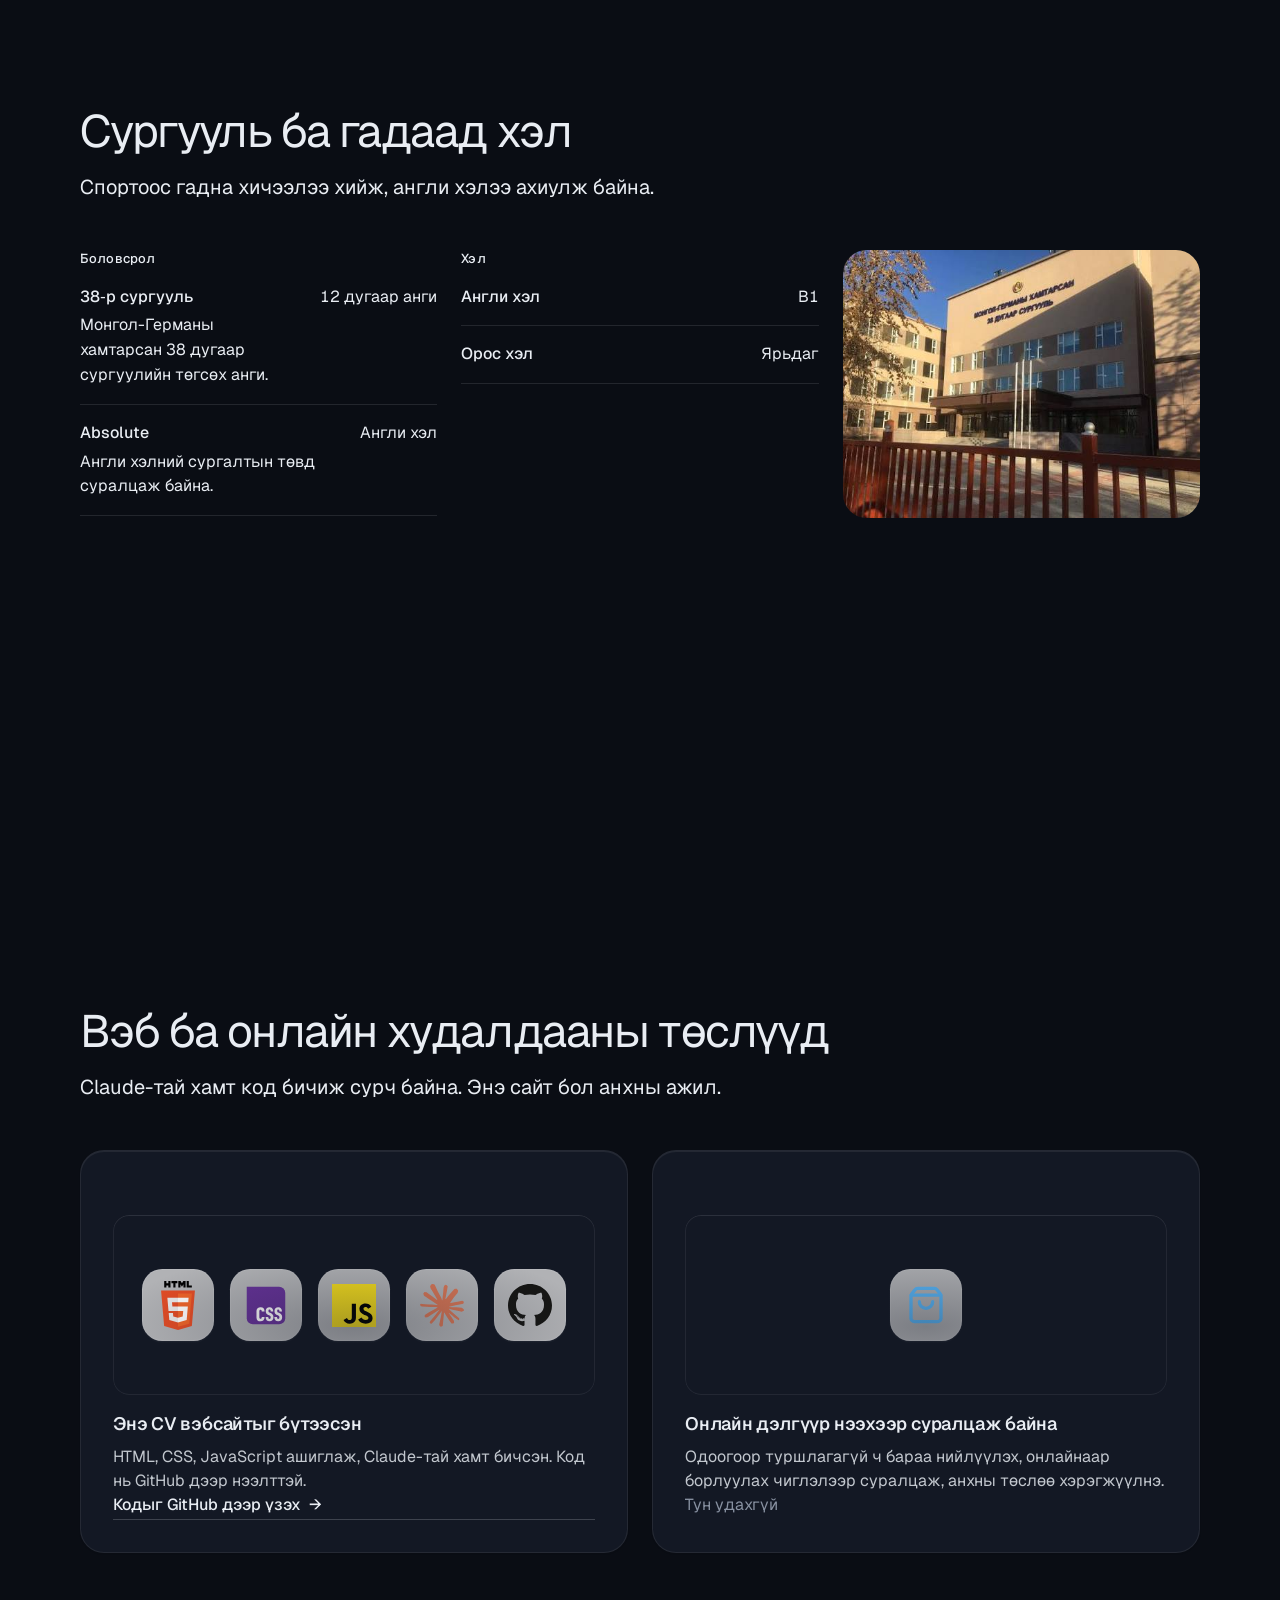
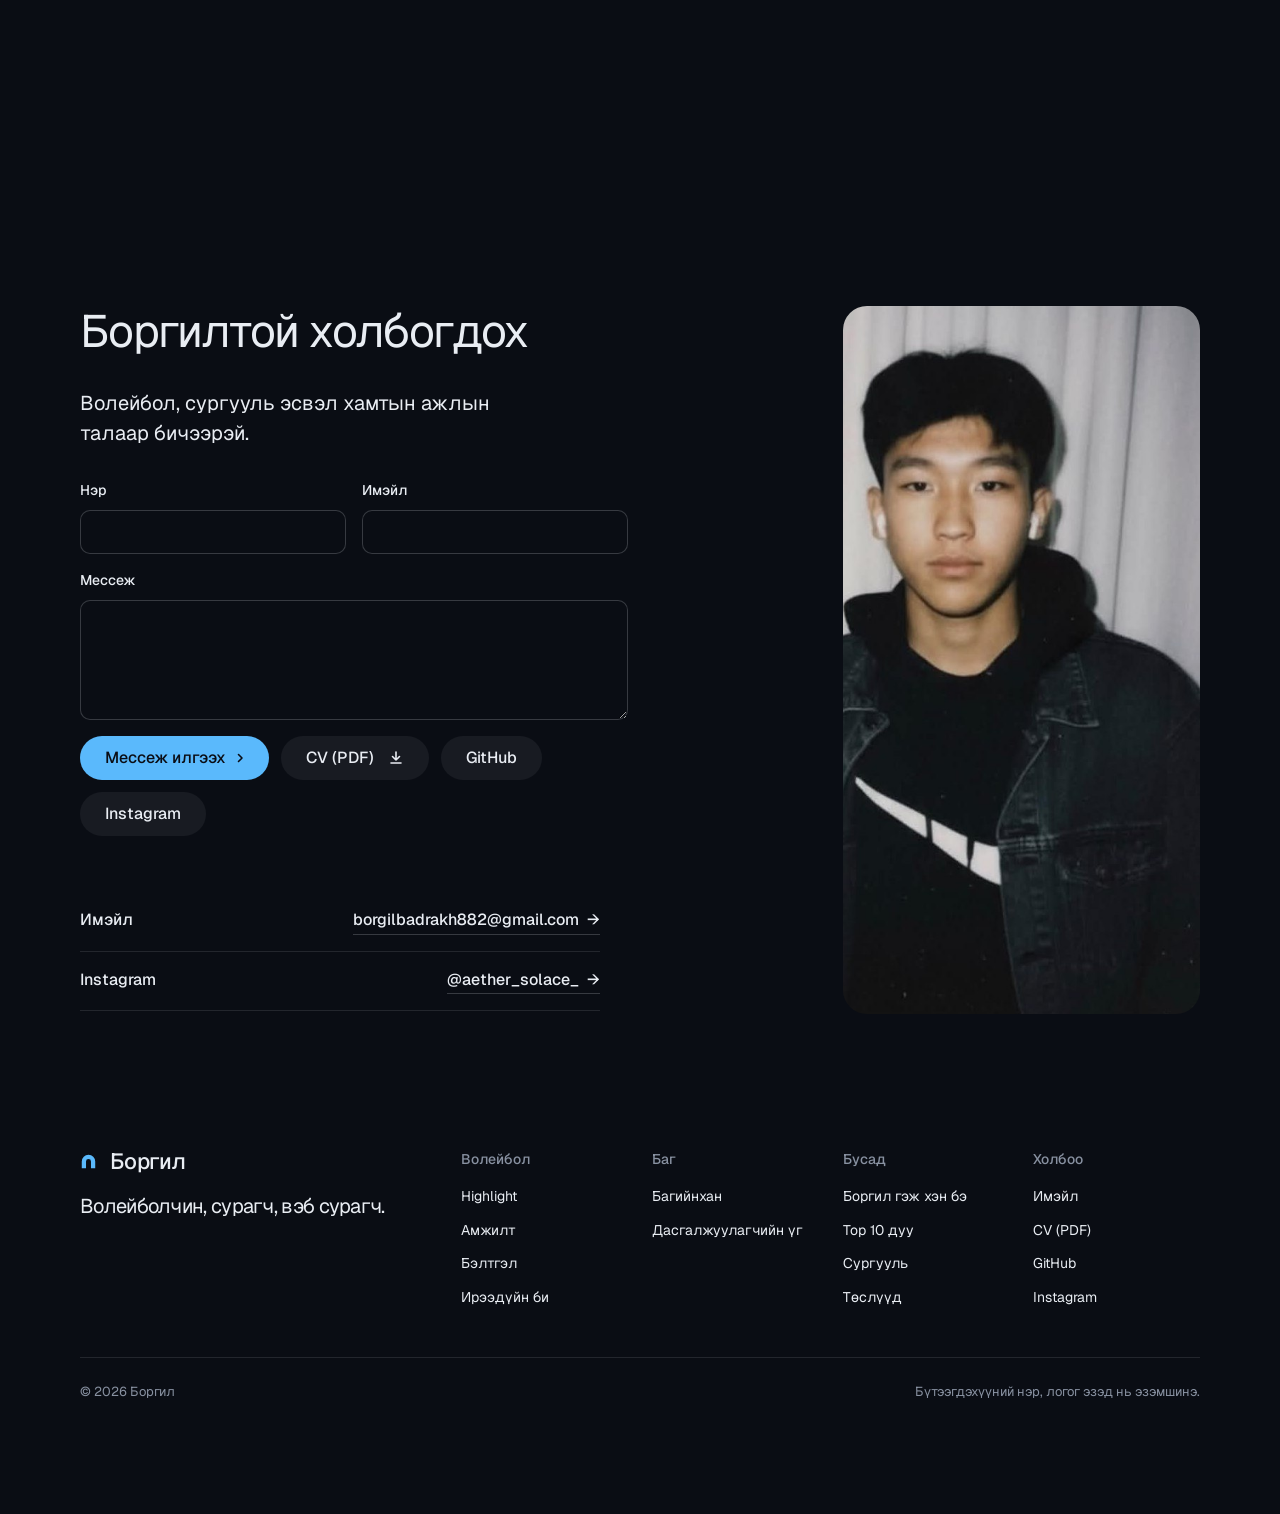
==== commit e807fa11: "Scale the carbonara recipe to one serving with 100 g flour Co-Authored-By: Claude Opus 5.5 <noreply@" ====
--- a/index.html
+++ b/index.html
@@ -419,26 +419,26 @@
           <h3 data-en="Cooking new dishes">Шинэ хоол хийж турших</h3>
           <p data-en="I love trying new recipes. My favourite is Mediterranean food, especially Italian, and my favourite dish is pasta carbonara.">Янз бүрийн шинэ хоол хийж турших дуртай. Газрын дундад тэнгисийн, ялангуяа Итали хоолонд дуртай. Хамгийн дуртай хоол маань Carbonara паста.</p>
           <div class="like__more recipe">
-            <h4 data-en="Carbonara recipe · 4 servings">Carbonara-ийн жор · 4 хүний порц</h4>
+            <h4 data-en="Carbonara recipe · 1 serving">Carbonara-ийн жор · 1 хүний порц</h4>
             <p class="me__kicker" data-en="Fresh pasta">Шинэ гоймон</p>
             <ul>
-              <li data-en="275 g 00 flour">275 г «00» гурил</li>
-              <li data-en="2 eggs + 2 egg yolks">2 өндөг + 2 шар</li>
+              <li data-en="100 g Italian “00” flour (the finest grind; any plain flour works too)">100 г Италийн «00» гурил (хамгийн нарийн тээрэмдсэн гурил, энгийн цагаан гурил ч болно)</li>
+              <li data-en="1 egg">1 өндөг</li>
               <li data-en="A pinch of salt, a little water if needed">Чимх давс, шаардлагатай бол бага зэрэг ус</li>
               <li data-en="Rice flour or semolina for dusting">Цацах будааны гурил эсвэл семолина</li>
             </ul>
             <p class="me__kicker" data-en="Crispy crumbs (pangrattato)">Шаржигнуур үйрмэг (pangrattato)</p>
             <ul>
-              <li data-en="1 tbsp olive oil">1 х/х оливын тос</li>
-              <li data-en="20 g panko breadcrumbs">20 г панко талхны үйрмэг</li>
-              <li data-en="25 g grated Pecorino Romano">25 г үрсэн Pecorino Romano бяслаг</li>
+              <li data-en="1 tsp olive oil">1 ц/х оливын тос</li>
+              <li data-en="5 g panko breadcrumbs (about 1 tbsp)">5 г панко талхны үйрмэг (1 х/х орчим)</li>
+              <li data-en="6 g grated Pecorino Romano">6 г үрсэн Pecorino Romano бяслаг</li>
             </ul>
             <p class="me__kicker" data-en="Sauce">Соус</p>
             <ul>
-              <li data-en="115 g guanciale (cured pork cheek)">115 г guanciale (гахайн хацрын хатаасан мах)</li>
-              <li data-en="2 eggs + 2 egg yolks">2 өндөг + 2 шар</li>
-              <li data-en="100 g grated Pecorino Romano, plus more on top">100 г үрсэн Pecorino Romano, дээр нь цацахад нэмэлт</li>
-              <li data-en="1 tbsp coarse black pepper">1 х/х бүдүүн нунтагласан хар перец</li>
+              <li data-en="30 g guanciale (cured pork cheek)">30 г guanciale (гахайн хацрын хатаасан мах)</li>
+              <li data-en="1 egg yolk + ½ egg">1 өндөгний шар + ½ өндөг</li>
+              <li data-en="25 g grated Pecorino Romano, plus more on top">25 г үрсэн Pecorino Romano, дээр нь цацахад нэмэлт</li>
+              <li data-en="¾ tsp coarse black pepper">¾ ц/х бүдүүн нунтагласан хар перец</li>
               <li data-en="Salt for the pasta water">Гоймон чанах усанд давс</li>
             </ul>
             <p class="me__kicker" data-en="How to make it">Хийх заавар</p>
@@ -449,7 +449,7 @@
               <li data-en="Toast the panko in olive oil for 3–4 minutes until golden, then stir in the Pecorino off the heat.">Панког оливын тосонд 3–4 минут шаргал болтол хуурч, галнаас аваад бяслагаа хутга.</li>
               <li data-en="Put the guanciale in a cold pan, then cook on medium heat for 9–11 minutes until crisp.">Guanciale-аа хүйтэн хайруулд хийгээд дунд галд 9–11 минут шаржигнатал шарж.</li>
               <li data-en="Whisk the eggs, yolks, Pecorino and pepper together.">Өндөг, шар, бяслаг, перцээ сайтар хутга.</li>
-              <li data-en="Cook the pasta in salted boiling water for about 60 seconds. Keep 1 cup of the pasta water.">Гоймноо давстай буцалж буй усанд 60 секунд орчим чана. 1 аяга усыг нь хадгал.</li>
+              <li data-en="Cook the pasta in salted boiling water for about 60 seconds. Keep ½ cup of the pasta water.">Гоймноо давстай буцалж буй усанд 60 секунд орчим чана. ½ аяга усыг нь хадгал.</li>
               <li data-en="Off the heat, toss the pasta with the guanciale, the egg mix and a splash of pasta water until glossy and creamy.">Галнаас аваад гоймон, guanciale, өндөгний хольц, бага зэрэг гоймны усыг хурдан хутгаж гялгар, тослог соус болго.</li>
               <li data-en="Serve right away with more Pecorino, the crumbs and pepper on top.">Дээр нь бяслаг, үйрмэг, перец цацаад шууд идээрэй.</li>
             </ol>
